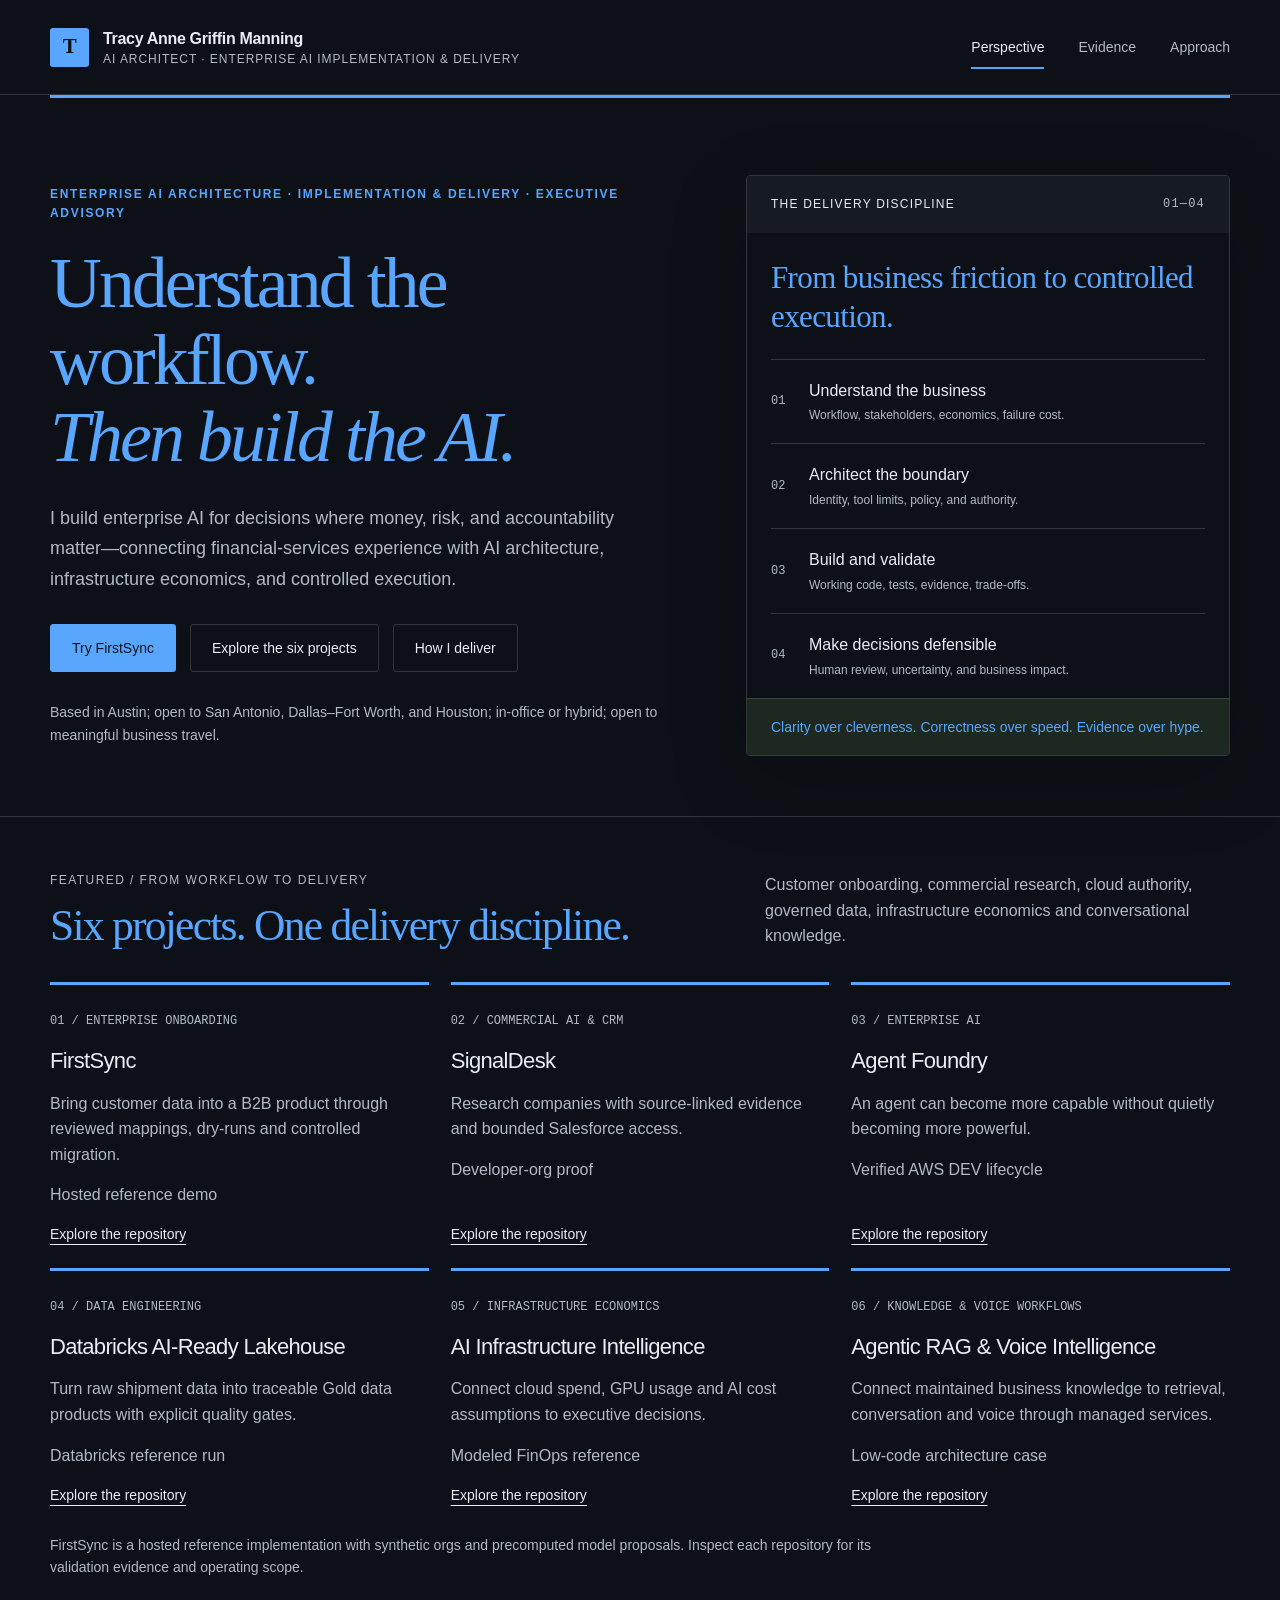
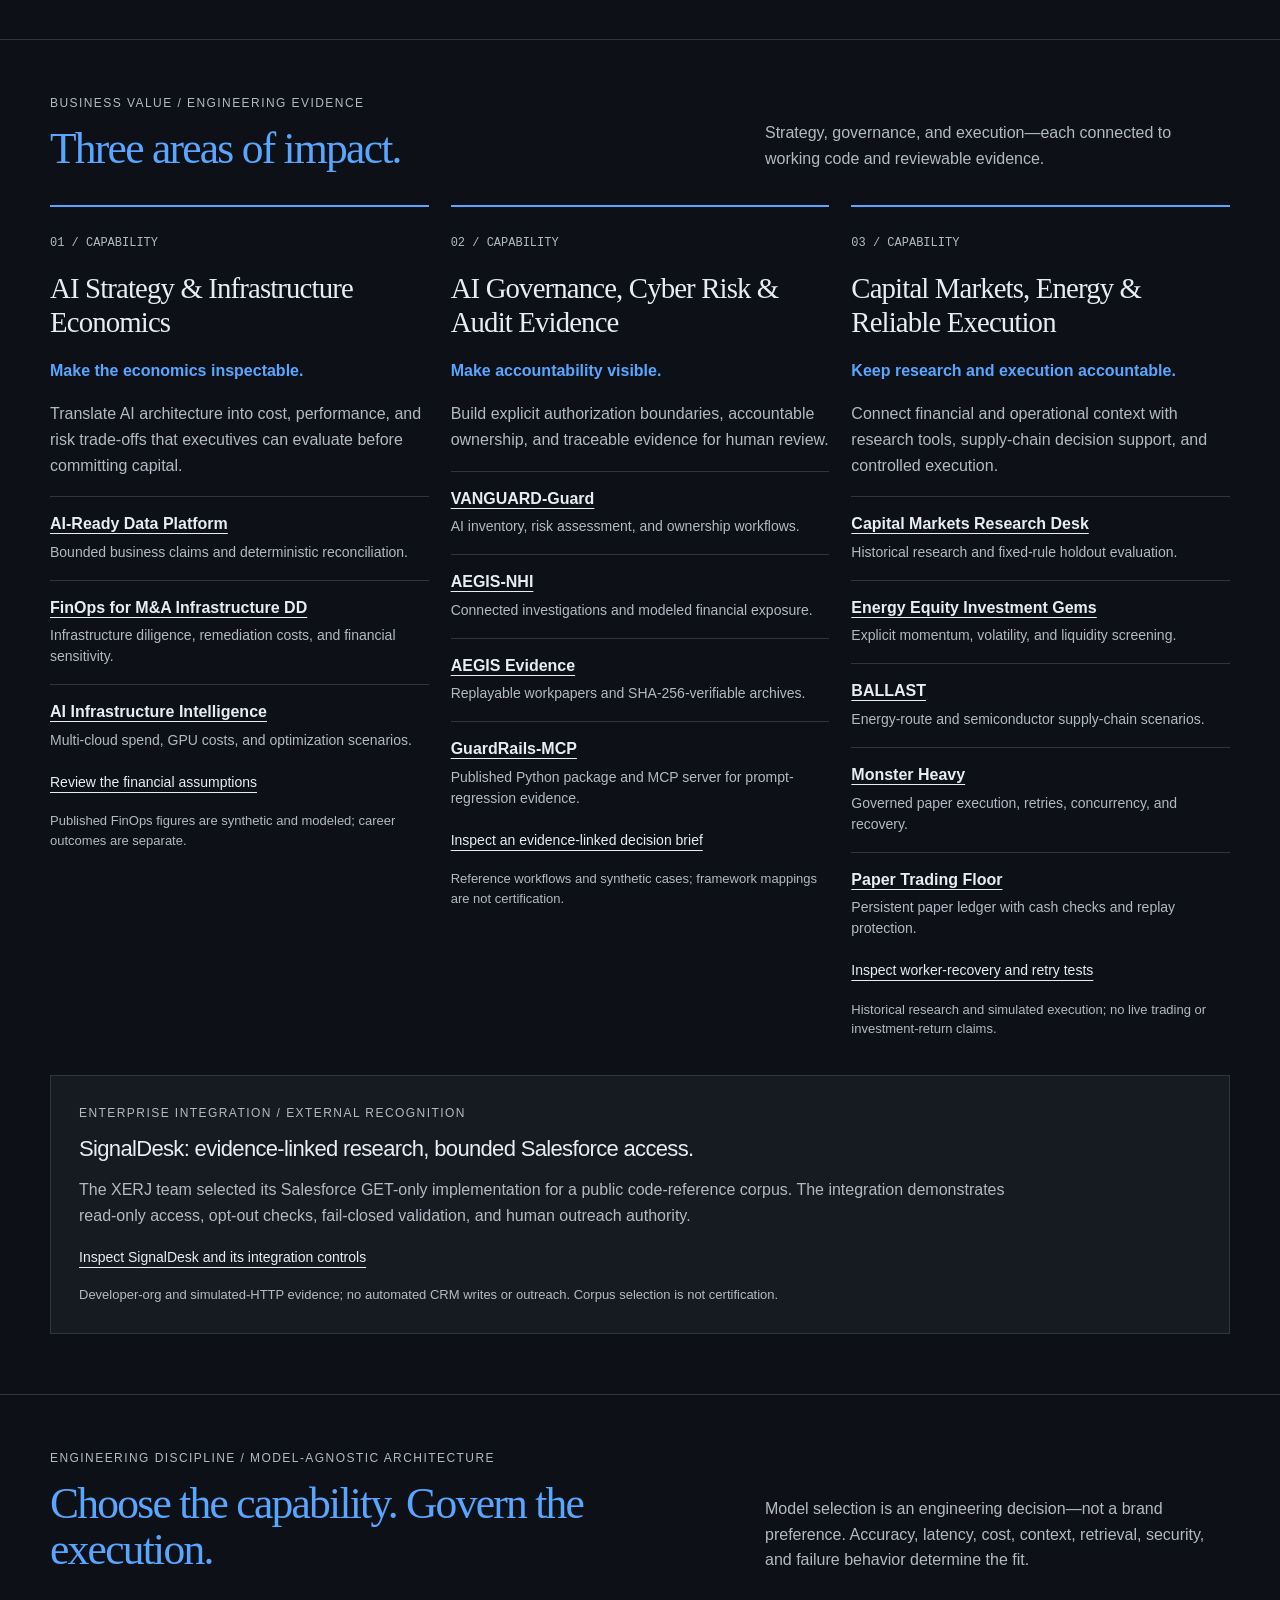
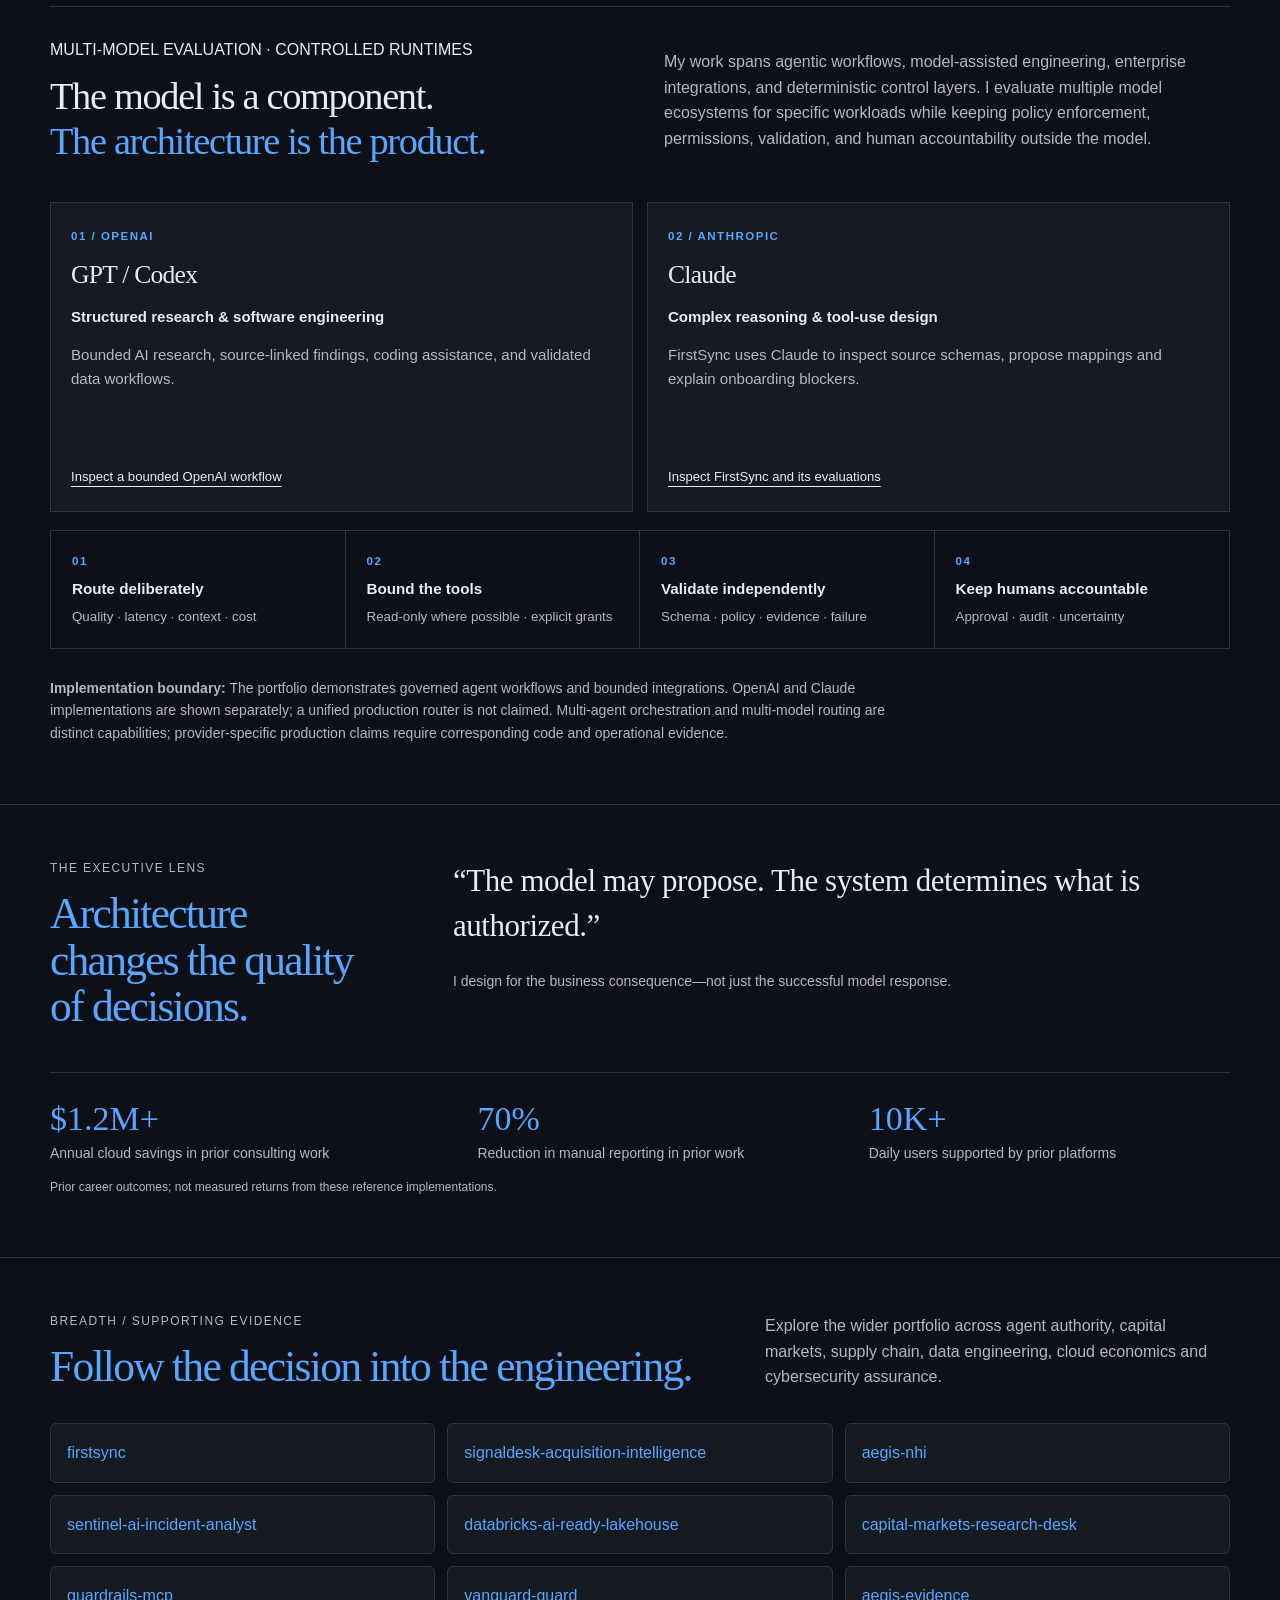
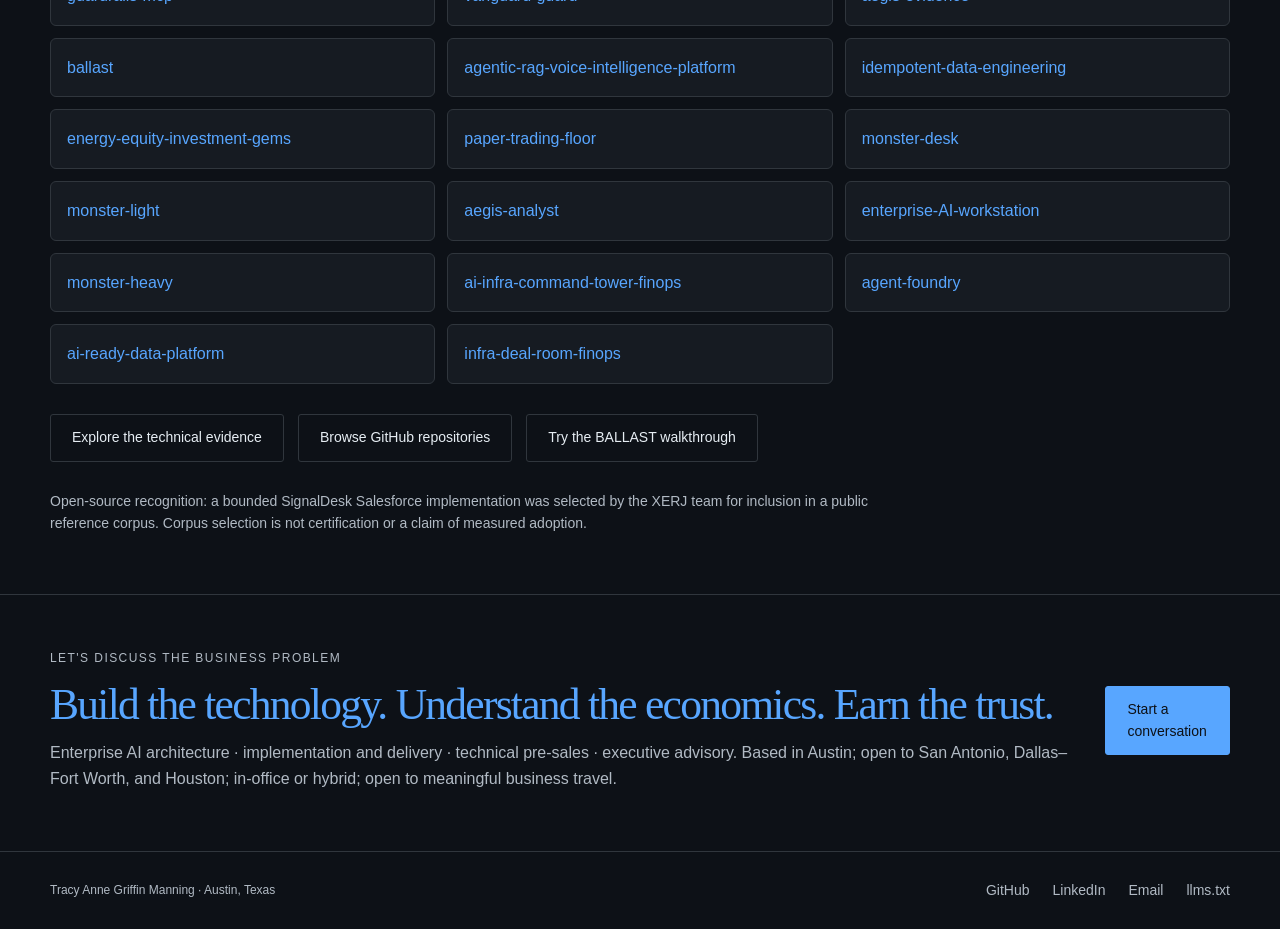
==== index.html @ c2569613 "Align generated asset fingerprints with repository source bytes" ====
<!doctype html>
<html lang="en"><head><meta charset="utf-8"><meta name="viewport" content="width=device-width, initial-scale=1"><meta name="color-scheme" content="dark"><meta name="theme-color" content="#101416"><meta name="robots" content="index, follow"><title>Tracy Anne Griffin Manning | AI Architect | Enterprise AI Implementation &amp; Delivery | C-Suite Advisory | Agentic AI Architecture &amp; Governance | Technical Pre-Sales</title><meta name="description" content="Enterprise AI for financial services, capital markets, and energy: infrastructure economics, governance, and reliable execution backed by inspectable engineering."><link rel="canonical" href="https://tam-ds.github.io/"><meta property="og:type" content="website"><meta property="og:title" content="Tracy Anne Griffin Manning | AI Architect | Enterprise AI Implementation &amp; Delivery | C-Suite Advisory | Agentic AI Architecture &amp; Governance | Technical Pre-Sales"><meta property="og:description" content="Enterprise AI architecture, implementation and delivery, executive advisory, governance, and technical pre-sales."><meta property="og:url" content="https://tam-ds.github.io/"><link rel="icon" type="image/svg+xml" href="data:image/svg+xml,%3Csvg%20xmlns%3D%22http%3A%2F%2Fwww.w3.org%2F2000%2Fsvg%22%20viewBox%3D%220%200%2040%2040%22%3E%3Crect%20width%3D%2240%22%20height%3D%2240%22%20rx%3D%224%22%20fill%3D%22%2358a6ff%22%2F%3E%3Cpath%20d%3D%22M9%2011h22v4h-9v16h-4V15H9z%22%20fill%3D%22%230d1117%22%2F%3E%3C%2Fsvg%3E"><link rel="stylesheet" href="styles.css?v=af5f1af0c9a4"><script type="application/ld+json">{"@context": "https://schema.org", "@type": "Person", "@id": "https://tam-ds.github.io/#person", "name": "Tracy Anne Griffin Manning", "alternateName": "Tracy Manning", "jobTitle": "AI Architect | Enterprise AI Implementation & Delivery | C-Suite Advisory | Agentic AI Architecture & Governance | Technical Pre-Sales", "description": "AI Architect focused on enterprise AI implementation and delivery, C-suite advisory, agentic AI architecture, governance, and technical pre-sales. Designs governed AI applications with controls for authorization, reliability, observability, and cost.", "url": "https://tam-ds.github.io/", "email": "mailto:tmanning@post.harvard.edu", "homeLocation": {"@type": "Place", "name": "Austin, Texas, United States"}, "worksFor": {"@type": "Organization", "name": "Apex AI|ML Engineering LLC"}, "alumniOf": {"@type": "CollegeOrUniversity", "name": "Harvard University"}, "sameAs": ["https://github.com/TAM-DS", "https://www.linkedin.com/in/tracymanning", "https://tam-ds.github.io/"], "knowsAbout": ["AI engineering", "Enterprise AI platforms", "Agentic AI development", "Python", "OpenAI SDK", "Model Context Protocol", "AI governance", "Human-in-the-loop", "AWS", "Linux", "Cloud architecture", "Data engineering", "AI consulting", "Supply chain", "Capital markets", "Cybersecurity"], "subjectOf": [{"@type": "SoftwareSourceCode", "name": "FirstSync", "url": "https://github.com/TAM-DS/firstsync"}, {"@type": "SoftwareSourceCode", "name": "SignalDesk", "url": "https://github.com/TAM-DS/signaldesk-acquisition-intelligence"}, {"@type": "SoftwareSourceCode", "name": "Agent Foundry", "url": "https://github.com/TAM-DS/agent-foundry"}, {"@type": "SoftwareSourceCode", "name": "Databricks AI-Ready Lakehouse", "url": "https://github.com/TAM-DS/databricks-ai-ready-lakehouse"}, {"@type": "SoftwareSourceCode", "name": "AI Infrastructure Intelligence", "url": "https://github.com/TAM-DS/ai-infra-command-tower-finops"}, {"@type": "SoftwareSourceCode", "name": "Agentic RAG & Voice Intelligence", "url": "https://github.com/TAM-DS/agentic-rag-voice-intelligence-platform"}]}</script></head><body><a class="skip" href="#main">Skip to content</a>
    <header class="header"><div class="wrap nav"><a class="identity" href="index.html" aria-label="Tracy Anne Griffin Manning home"><span class="mark" aria-hidden="true">T</span><span>Tracy Anne Griffin Manning<small>AI Architect · Enterprise AI Implementation &amp; Delivery</small></span></a><nav class="nav-links" aria-label="Main navigation"><a href="index.html" aria-current="page">Perspective</a><a href="evidence.html">Evidence</a><a href="approach.html">Approach</a></nav></div></header><main id="main">
<div class="wrap hero"><div><span class="eyebrow">Enterprise AI architecture · Implementation & delivery · Executive advisory</span><h1>Understand the workflow.<br><em>Then build the AI.</em></h1><p class="intro">I build enterprise AI for decisions where money, risk, and accountability matter—connecting financial-services experience with AI architecture, infrastructure economics, and controlled execution.</p><div class="actions"><a class="button primary" href="https://firstsync-demo.fly.dev">Try FirstSync</a><a class="button" href="#flagships">Explore the six projects</a><a class="button" href="approach.html">How I deliver</a></div><p class="location">Based in Austin; open to San Antonio, Dallas–Fort Worth, and Houston; in-office or hybrid; open to meaningful business travel.</p></div><aside class="ledger"><div class="ledger-head"><span>THE DELIVERY DISCIPLINE</span><span>01—04</span></div><p class="ledger-title">From business friction to controlled execution.</p><div class="ledger-row"><span class="ledger-num">01</span><div><strong>Understand the business</strong><small>Workflow, stakeholders, economics, failure cost.</small></div></div><div class="ledger-row"><span class="ledger-num">02</span><div><strong>Architect the boundary</strong><small>Identity, tool limits, policy, and authority.</small></div></div><div class="ledger-row"><span class="ledger-num">03</span><div><strong>Build and validate</strong><small>Working code, tests, evidence, trade-offs.</small></div></div><div class="ledger-row"><span class="ledger-num">04</span><div><strong>Make decisions defensible</strong><small>Human review, uncertainty, and business impact.</small></div></div><p class="ledger-foot">Clarity over cleverness. Correctness over speed. Evidence over hype.</p></aside></div>
<section class="section" id="flagships"><div class="wrap"><div class="section-header"><div><span class="kicker">FEATURED / FROM WORKFLOW TO DELIVERY</span><h2>Six projects. One delivery discipline.</h2></div><p>Customer onboarding, commercial research, cloud authority, governed data, infrastructure economics and conversational knowledge.</p></div><div class="featured-grid"><article class="featured flagship"><span class="serial">01 / ENTERPRISE ONBOARDING</span><h3>FirstSync</h3><p>Bring customer data into a B2B product through reviewed mappings, dry-runs and controlled migration.</p><p class="capability-scope">Hosted reference demo</p><a class="text-link" href="https://github.com/TAM-DS/firstsync">Explore the repository</a></article><article class="featured flagship"><span class="serial">02 / COMMERCIAL AI &amp; CRM</span><h3>SignalDesk</h3><p>Research companies with source-linked evidence and bounded Salesforce access.</p><p class="capability-scope">Developer-org proof</p><a class="text-link" href="https://github.com/TAM-DS/signaldesk-acquisition-intelligence">Explore the repository</a></article><article class="featured flagship"><span class="serial">03 / ENTERPRISE AI</span><h3>Agent Foundry</h3><p>An agent can become more capable without quietly becoming more powerful.</p><p class="capability-scope">Verified AWS DEV lifecycle</p><a class="text-link" href="https://github.com/TAM-DS/agent-foundry">Explore the repository</a></article><article class="featured flagship"><span class="serial">04 / DATA ENGINEERING</span><h3>Databricks AI-Ready Lakehouse</h3><p>Turn raw shipment data into traceable Gold data products with explicit quality gates.</p><p class="capability-scope">Databricks reference run</p><a class="text-link" href="https://github.com/TAM-DS/databricks-ai-ready-lakehouse">Explore the repository</a></article><article class="featured flagship"><span class="serial">05 / INFRASTRUCTURE ECONOMICS</span><h3>AI Infrastructure Intelligence</h3><p>Connect cloud spend, GPU usage and AI cost assumptions to executive decisions.</p><p class="capability-scope">Modeled FinOps reference</p><a class="text-link" href="https://github.com/TAM-DS/ai-infra-command-tower-finops">Explore the repository</a></article><article class="featured flagship"><span class="serial">06 / KNOWLEDGE &amp; VOICE WORKFLOWS</span><h3>Agentic RAG &amp; Voice Intelligence</h3><p>Connect maintained business knowledge to retrieval, conversation and voice through managed services.</p><p class="capability-scope">Low-code architecture case</p><a class="text-link" href="https://github.com/TAM-DS/agentic-rag-voice-intelligence-platform">Explore the repository</a></article></div><p class="evidence-note">FirstSync is a hosted reference implementation with synthetic orgs and precomputed model proposals. Inspect each repository for its validation evidence and operating scope.</p></div></section>
<section class="section" id="capabilities"><div class="wrap"><div class="section-header"><div><span class="kicker">BUSINESS VALUE / ENGINEERING EVIDENCE</span><h2>Three areas of impact.</h2></div><p>Strategy, governance, and execution—each connected to working code and reviewable evidence.</p></div><div class="featured-grid capability-grid"><article class="featured capability"><span class="serial">01 / CAPABILITY</span><h3>AI Strategy &amp; Infrastructure Economics</h3><p class="capability-hook">Make the economics inspectable.</p><p>Translate AI architecture into cost, performance, and risk trade-offs that executives can evaluate before committing capital.</p><ul class="capability-projects"><li><a href="https://github.com/TAM-DS/ai-ready-data-platform">AI-Ready Data Platform</a><span>Bounded business claims and deterministic reconciliation.</span></li><li><a href="https://github.com/TAM-DS/infra-deal-room-finops">FinOps for M&amp;A Infrastructure DD</a><span>Infrastructure diligence, remediation costs, and financial sensitivity.</span></li><li><a href="https://github.com/TAM-DS/ai-infra-command-tower-finops">AI Infrastructure Intelligence</a><span>Multi-cloud spend, GPU costs, and optimization scenarios.</span></li></ul><a class="text-link" href="https://github.com/TAM-DS/infra-deal-room-finops/blob/main/docs/ASSUMPTIONS.md">Review the financial assumptions</a><p class="capability-scope">Published FinOps figures are synthetic and modeled; career outcomes are separate.</p></article><article class="featured capability"><span class="serial">02 / CAPABILITY</span><h3>AI Governance, Cyber Risk &amp; Audit Evidence</h3><p class="capability-hook">Make accountability visible.</p><p>Build explicit authorization boundaries, accountable ownership, and traceable evidence for human review.</p><ul class="capability-projects"><li><a href="https://github.com/TAM-DS/vanguard-guard">VANGUARD-Guard</a><span>AI inventory, risk assessment, and ownership workflows.</span></li><li><a href="https://github.com/TAM-DS/aegis-nhi">AEGIS-NHI</a><span>Connected investigations and modeled financial exposure.</span></li><li><a href="https://github.com/TAM-DS/aegis-evidence">AEGIS Evidence</a><span>Replayable workpapers and SHA-256-verifiable archives.</span></li><li><a href="https://github.com/TAM-DS/guardrails-mcp">GuardRails-MCP</a><span>Published Python package and MCP server for prompt-regression evidence.</span></li></ul><a class="text-link" href="https://github.com/TAM-DS/aegis-nhi/blob/main/docs/CONNECTED_INVESTIGATION.md#evidence-linked-decision-brief">Inspect an evidence-linked decision brief</a><p class="capability-scope">Reference workflows and synthetic cases; framework mappings are not certification.</p></article><article class="featured capability"><span class="serial">03 / CAPABILITY</span><h3>Capital Markets, Energy &amp; Reliable Execution</h3><p class="capability-hook">Keep research and execution accountable.</p><p>Connect financial and operational context with research tools, supply-chain decision support, and controlled execution.</p><ul class="capability-projects"><li><a href="https://github.com/TAM-DS/capital-markets-research-desk">Capital Markets Research Desk</a><span>Historical research and fixed-rule holdout evaluation.</span></li><li><a href="https://github.com/TAM-DS/energy-equity-investment-gems">Energy Equity Investment Gems</a><span>Explicit momentum, volatility, and liquidity screening.</span></li><li><a href="https://github.com/TAM-DS/ballast">BALLAST</a><span>Energy-route and semiconductor supply-chain scenarios.</span></li><li><a href="https://github.com/TAM-DS/monster-heavy">Monster Heavy</a><span>Governed paper execution, retries, concurrency, and recovery.</span></li><li><a href="https://github.com/TAM-DS/paper-trading-floor">Paper Trading Floor</a><span>Persistent paper ledger with cash checks and replay protection.</span></li></ul><a class="text-link" href="https://github.com/TAM-DS/monster-heavy/blob/main/tests/integration/test_recovery_release.py">Inspect worker-recovery and retry tests</a><p class="capability-scope">Historical research and simulated execution; no live trading or investment-return claims.</p></article></div><div class="integration-proof"><span class="kicker">ENTERPRISE INTEGRATION / EXTERNAL RECOGNITION</span><h3>SignalDesk: evidence-linked research, bounded Salesforce access.</h3><p>The XERJ team selected its Salesforce GET-only implementation for a public code-reference corpus. The integration demonstrates read-only access, opt-out checks, fail-closed validation, and human outreach authority.</p><a class="text-link" href="https://github.com/TAM-DS/signaldesk-acquisition-intelligence">Inspect SignalDesk and its integration controls</a><p class="capability-scope">Developer-org and simulated-HTTP evidence; no automated CRM writes or outreach. Corpus selection is not certification.</p></div></div></section>
<section class="section model-section" id="model-engineering"><div class="wrap"><div class="section-header"><div><span class="kicker">ENGINEERING DISCIPLINE / MODEL-AGNOSTIC ARCHITECTURE</span><h2>Choose the capability. Govern the execution.</h2></div><p>Model selection is an engineering decision—not a brand preference. Accuracy, latency, cost, context, retrieval, security, and failure behavior determine the fit.</p></div>
<div class="model-lead"><div><span class="serial">MULTI-MODEL EVALUATION · CONTROLLED RUNTIMES</span><p class="model-statement">The model is a component.<br><em>The architecture is the product.</em></p></div><p>My work spans agentic workflows, model-assisted engineering, enterprise integrations, and deterministic control layers. I evaluate multiple model ecosystems for specific workloads while keeping policy enforcement, permissions, validation, and human accountability outside the model.</p></div>
<div class="model-grid">
<article class="model-card"><span class="model-index">01 / OPENAI</span><h3>GPT / Codex</h3><p class="model-role">Structured research &amp; software engineering</p><p>Bounded AI research, source-linked findings, coding assistance, and validated data workflows.</p><a class="text-link" href="https://github.com/TAM-DS/signaldesk-acquisition-intelligence">Inspect a bounded OpenAI workflow</a></article>
<article class="model-card"><span class="model-index">02 / ANTHROPIC</span><h3>Claude</h3><p class="model-role">Complex reasoning &amp; tool-use design</p><p>FirstSync uses Claude to inspect source schemas, propose mappings and explain onboarding blockers.</p><a class="text-link" href="https://github.com/TAM-DS/firstsync">Inspect FirstSync and its evaluations</a></article>


</div>
<div class="runtime-strip"><div><span class="runtime-number">01</span><strong>Route deliberately</strong><small>Quality · latency · context · cost</small></div><div><span class="runtime-number">02</span><strong>Bound the tools</strong><small>Read-only where possible · explicit grants</small></div><div><span class="runtime-number">03</span><strong>Validate independently</strong><small>Schema · policy · evidence · failure</small></div><div><span class="runtime-number">04</span><strong>Keep humans accountable</strong><small>Approval · audit · uncertainty</small></div></div>
<p class="evidence-note"><strong>Implementation boundary:</strong> The portfolio demonstrates governed agent workflows and bounded integrations. OpenAI and Claude implementations are shown separately; a unified production router is not claimed. Multi-agent orchestration and multi-model routing are distinct capabilities; provider-specific production claims require corresponding code and operational evidence.</p></div></section>

<section class="section"><div class="wrap"><div class="quote-section"><div><span class="kicker">THE EXECUTIVE LENS</span><h2>Architecture changes the quality of decisions.</h2></div><div><blockquote>“The model may propose. The system determines what is authorized.”</blockquote><p class="caption">I design for the business consequence—not just the successful model response.</p></div></div><div class="career-strip"><div><span class="value">$1.2M+</span><small>Annual cloud savings in prior consulting work</small></div><div><span class="value">70%</span><small>Reduction in manual reporting in prior work</small></div><div><span class="value">10K+</span><small>Daily users supported by prior platforms</small></div></div><p class="career-label">Prior career outcomes; not measured returns from these reference implementations.</p></div></section>
<section class="section"><div class="wrap"><div class="section-header"><div><span class="kicker">BREADTH / SUPPORTING EVIDENCE</span><h2>Follow the decision into the engineering.</h2></div><p>Explore the wider portfolio across agent authority, capital markets, supply chain, data engineering, cloud economics and cybersecurity assurance.</p></div><ul class="repo-directory" aria-label="Current project repositories"><li><a href="https://github.com/TAM-DS/firstsync">firstsync</a></li><li><a href="https://github.com/TAM-DS/signaldesk-acquisition-intelligence">signaldesk-acquisition-intelligence</a></li><li><a href="https://github.com/TAM-DS/aegis-nhi">aegis-nhi</a></li><li><a href="https://github.com/TAM-DS/sentinel-ai-incident-analyst">sentinel-ai-incident-analyst</a></li><li><a href="https://github.com/TAM-DS/databricks-ai-ready-lakehouse">databricks-ai-ready-lakehouse</a></li><li><a href="https://github.com/TAM-DS/capital-markets-research-desk">capital-markets-research-desk</a></li><li><a href="https://github.com/TAM-DS/guardrails-mcp">guardrails-mcp</a></li><li><a href="https://github.com/TAM-DS/vanguard-guard">vanguard-guard</a></li><li><a href="https://github.com/TAM-DS/aegis-evidence">aegis-evidence</a></li><li><a href="https://github.com/TAM-DS/ballast">ballast</a></li><li><a href="https://github.com/TAM-DS/agentic-rag-voice-intelligence-platform">agentic-rag-voice-intelligence-platform</a></li><li><a href="https://github.com/TAM-DS/idempotent-data-engineering">idempotent-data-engineering</a></li><li><a href="https://github.com/TAM-DS/energy-equity-investment-gems">energy-equity-investment-gems</a></li><li><a href="https://github.com/TAM-DS/paper-trading-floor">paper-trading-floor</a></li><li><a href="https://github.com/TAM-DS/monster-desk">monster-desk</a></li><li><a href="https://github.com/TAM-DS/monster-light">monster-light</a></li><li><a href="https://github.com/TAM-DS/aegis-analyst">aegis-analyst</a></li><li><a href="https://github.com/TAM-DS/enterprise-AI-workstation">enterprise-AI-workstation</a></li><li><a href="https://github.com/TAM-DS/monster-heavy">monster-heavy</a></li><li><a href="https://github.com/TAM-DS/ai-infra-command-tower-finops">ai-infra-command-tower-finops</a></li><li><a href="https://github.com/TAM-DS/agent-foundry">agent-foundry</a></li><li><a href="https://github.com/TAM-DS/ai-ready-data-platform">ai-ready-data-platform</a></li><li><a href="https://github.com/TAM-DS/infra-deal-room-finops">infra-deal-room-finops</a></li></ul><div class="actions"><a class="button" href="evidence.html">Explore the technical evidence</a><a class="button" href="https://github.com/TAM-DS">Browse GitHub repositories</a><a class="button" href="demo.html">Try the BALLAST walkthrough</a></div><p class="evidence-note">Open-source recognition: a bounded SignalDesk Salesforce implementation was selected by the XERJ team for inclusion in a public reference corpus. Corpus selection is not certification or a claim of measured adoption.</p></div></section>
<section class="section"><div class="wrap contact-band"><div><span class="kicker">LET'S DISCUSS THE BUSINESS PROBLEM</span><h2>Build the technology. Understand the economics. Earn the trust.</h2><p>Enterprise AI architecture · implementation and delivery · technical pre-sales · executive advisory. Based in Austin; open to San Antonio, Dallas–Fort Worth, and Houston; in-office or hybrid; open to meaningful business travel.</p></div><a class="button primary" href="https://www.linkedin.com/in/tracymanning" target="_blank" rel="noopener noreferrer">Start a conversation</a></div></section>
</main><footer class="footer"><div class="wrap footer-row"><span>Tracy Anne Griffin Manning · Austin, Texas</span><nav class="footer-links" aria-label="Professional links"><a href="https://github.com/TAM-DS" target="_blank" rel="noopener noreferrer">GitHub<span class="visually-hidden"> (opens in a new tab)</span></a><a href="https://www.linkedin.com/in/tracymanning" target="_blank" rel="noopener noreferrer">LinkedIn<span class="visually-hidden"> (opens in a new tab)</span></a><a href="mailto:tmanning@post.harvard.edu">Email</a><a href="llms.txt">llms.txt</a></nav></div></footer></body></html>
---- styles.css ----
@font-face{font-family:Interface;src:local('Inter'),local('Arial');font-display:swap}
:root{color-scheme:dark;--bg:#0d1117;--panel:#161b22;--panel-hover:#21262d;--text:#e6edf3;--muted:#b1bac4;--line:#30363d;--accent:#58a6ff;--ink:#0d1117;--max:1220px}
*{box-sizing:border-box}html{scroll-behavior:smooth;scroll-padding-top:110px}body{margin:0;background:var(--bg);color:var(--text);font-family:Interface,Arial,sans-serif;font-size:1.0rem;line-height:1.6;-webkit-font-smoothing:antialiased}button,a,summary{-webkit-tap-highlight-color:transparent}a{color:inherit;text-decoration:none}button{font:inherit;color:inherit;cursor:pointer}a:hover{text-decoration:none}button:focus-visible,a:focus-visible,summary:focus-visible{outline:2px solid var(--accent);outline-offset:5px}::selection{background:var(--accent);color:var(--ink)}.wrap{width:min(var(--max),calc(100% - 100px));margin:auto}.skip{position:fixed;top:-100px;left:16px;z-index:50;background:var(--accent);color:var(--ink);padding:12px}.skip:focus{top:12px}.header{border-bottom:1px solid var(--line);background:var(--bg);position:sticky;top:0;z-index:20}.nav{min-height:94px;display:flex;justify-content:space-between;align-items:center;gap:30px}.identity{display:flex;align-items:center;gap:14px;font-weight:600;letter-spacing:-.02em}.mark{width:39px;height:39px;background:var(--accent);color:var(--ink);display:grid;place-items:center;font-family:Georgia,serif;font-size:1.3125rem;border-radius:3px}.identity small{display:block;color:var(--muted);font-size:0.75rem;letter-spacing:.08em;font-weight:400;text-transform:uppercase;line-height:1.3}.nav-links{display:flex;flex-wrap:wrap;align-items:center;gap:34px;font-size:0.875rem}.nav-links a{padding:12px 0;position:relative;color:var(--muted)}.nav-links a[aria-current=page]{color:var(--text)}.nav-links a[aria-current=page]:after{content:'';height:2px;background:var(--accent);position:absolute;bottom:1px;left:0;right:0}.nav-links a:hover,.footer a:hover,.text-link:hover{color:var(--accent)}.eyebrow{display:block;font-size:0.75rem;font-weight:600;text-transform:uppercase;letter-spacing:.14em;color:var(--accent);margin-bottom:22px}.hero{padding:77px 0 60px;display:grid;grid-template-columns:1.12fr .88fr;gap:80px;align-items:center}h1,h2,h3,p{margin:0}h1,h2,h3{overflow-wrap:break-word}h1,h2{font-family:Georgia,'Times New Roman',serif;font-weight:400;line-height:1.07;letter-spacing:-.04em}h1{font-size:clamp(2.875rem,5.6vw,4.875rem);max-width:730px}h1 em{color:var(--accent);font-weight:400}h2{font-size:clamp(2.0rem,3.4vw,2.875rem)}h3{font-size:1.375rem;line-height:1.25;letter-spacing:-.03em;font-weight:500}.intro{font-size:1.125rem;line-height:1.7;color:var(--muted);max-width:610px;margin-top:27px}.actions{display:flex;flex-wrap:wrap;gap:14px;margin-top:30px}.button{display:inline-flex;align-items:center;justify-content:center;min-height:48px;border:1px solid var(--line);padding:11px 21px;border-radius:3px;font-size:0.875rem;font-weight:500;background:transparent;transition:background .15s,color .15s}.button.primary{background:var(--accent);color:var(--ink);border-color:var(--accent)}.button:hover{background:var(--panel-hover);border-color:var(--muted)}.button.primary:hover{background:#dbf7a7;border-color:#dbf7a7}.location{margin-top:29px;font-size:0.875rem;color:var(--muted);display:flex;gap:12px;align-items:center}.location svg{width:17px;height:17px;flex-shrink:0;color:var(--accent)}.ledger{border:1px solid var(--line);border-radius:4px;overflow:hidden;box-shadow:14px 14px 0 #171d1f}.ledger-head{display:flex;align-items:center;justify-content:space-between;padding:19px 24px;background:var(--panel);font-size:0.75rem;letter-spacing:.1em;text-transform:uppercase}.ledger-head span:last-child{color:var(--muted);font-family:monospace}.ledger-title{padding:26px 24px 22px;font-family:Georgia,serif;font-size:1.9375rem;line-height:1.25;letter-spacing:-.02em}.ledger-row{margin:0 24px;display:grid;grid-template-columns:26px 1fr auto;gap:12px;align-items:center;border-top:1px solid var(--line);padding:18px 0}.ledger-num{font-family:monospace;color:var(--muted);font-size:0.75rem}.ledger-row strong{font-size:1.0rem;font-weight:500;display:block}.ledger-row small{display:block;font-size:0.75rem;color:var(--muted);margin-top:3px}.ledger-label{font-size:0.75rem;color:var(--accent);border:1px solid #4f6337;border-radius:2px;padding:3px 7px}.ledger-foot{padding:17px 24px;background:#1d2820;color:var(--accent);font-size:0.875rem;border-top:1px solid #3b4c34}.section{border-top:1px solid var(--line);padding:54px 0 60px}.section-header{display:flex;justify-content:space-between;align-items:flex-end;gap:25px;margin-bottom:33px}.section-header p{color:var(--muted);max-width:465px;font-size:1.0rem}.kicker{font-size:0.75rem;letter-spacing:.12em;text-transform:uppercase;color:var(--muted);display:block;margin-bottom:12px}.text-link{font-size:0.875rem;text-decoration:underline;text-underline-offset:5px}.featured-grid{display:grid;grid-template-columns:repeat(3,1fr);gap:22px}.featured{padding:27px 0 0;border-top:2px solid var(--accent);display:flex;flex-direction:column;gap:18px}.featured .serial{font-family:monospace;font-size:0.75rem;color:var(--muted)}.featured p{color:var(--muted);font-size:1.0rem;flex:1}.featured a{align-self:flex-start;margin-top:2px}.featured .label{font-size:0.75rem;color:var(--accent)}.quote-section{display:grid;grid-template-columns:.6fr 1.4fr;gap:70px}.quote-section blockquote{font-family:Georgia,serif;font-size:1.9375rem;line-height:1.45;letter-spacing:-.015em;margin:0}.quote-section .caption{color:var(--muted);font-size:0.875rem;margin-top:21px;max-width:620px}.career-strip{display:grid;grid-template-columns:1.1fr 1fr 1fr;gap:30px;margin-top:42px;padding-top:25px;border-top:1px solid var(--line)}.career-strip .value{font-family:Georgia,serif;font-size:2.125rem;line-height:1.25;color:var(--accent);display:block}.career-strip small{font-size:0.875rem;color:var(--muted)}.career-label{font-size:0.75rem;color:var(--muted);margin-top:12px}.contact-band{display:flex;justify-content:space-between;align-items:center;gap:30px}.contact-band p{color:var(--muted);margin-top:13px;font-size:1.0rem}.footer{border-top:1px solid var(--line);padding:27px 0}.footer-row{display:flex;align-items:center;justify-content:space-between;gap:22px;color:var(--muted);font-size:0.75rem}.footer-links{display:flex;gap:23px;flex-wrap:wrap}.footer-links a{font-size:0.875rem}.page-intro{padding:56px 0 33px}.page-intro .eyebrow{margin-bottom:18px}.page-intro h1{font-size:clamp(2.75rem,5vw,4.0625rem)}.page-intro p{margin-top:21px;color:var(--muted);max-width:740px;font-size:1.125rem}.explorer{padding-bottom:63px}.explorer-tools{display:flex;flex-direction:column;gap:22px;border-top:1px solid var(--line);padding-top:25px;margin-top:8px}.view-switch{display:inline-flex;align-self:flex-start;padding:4px;border:1px solid var(--line);border-radius:4px;gap:4px}.view-switch button{padding:8px 18px;border:0;background:transparent;border-radius:2px;font-size:0.875rem;color:var(--muted)}.view-switch button[aria-pressed=true]{background:var(--text);color:var(--bg)}.filters{display:flex;gap:8px;flex-wrap:wrap}.filter{padding:8px 14px;border:1px solid var(--line);border-radius:3px;background:transparent;color:var(--muted);font-size:0.875rem}.filter:hover{border-color:var(--muted);color:var(--text)}.filter[aria-pressed=true]{background:#13243a;color:var(--accent);border-color:#388bfd}.result-line{margin:25px 0 18px;font-size:0.75rem;text-transform:uppercase;letter-spacing:.08em;color:var(--muted)}.project-grid{display:grid;grid-template-columns:repeat(3,minmax(0,1fr));gap:17px}.project-card{border:1px solid var(--line);border-radius:4px;background:var(--panel);padding:26px;display:flex;flex-direction:column;min-height:320px;transition:background .15s,border-color .15s}.project-card:hover{background:var(--panel-hover);border-color:#58a6ff}.card-top{display:flex;justify-content:space-between;gap:12px;font-size:0.75rem;color:var(--muted);margin-bottom:25px}.card-top span:first-child{font-family:monospace}.card-top span:last-child{color:var(--accent)}.project-card h2{font-family:Interface,Arial,sans-serif;line-height:1.25;letter-spacing:-.025em;font-size:1.4375rem;font-weight:500}.project-card .summary{color:var(--muted);font-size:1.0rem;margin:15px 0 20px;flex:1}.card-proof{font-size:0.875rem;line-height:1.6;padding-top:17px;border-top:1px solid var(--line);color:var(--text)}.card-scope{font-size:0.75rem;color:var(--muted);margin-top:8px}.card-button{background:transparent;border:0;padding:0;display:flex;justify-content:space-between;width:100%;font-size:0.875rem;text-align:left;margin-top:22px;color:var(--accent);align-items:center}.card-button svg{width:19px;height:19px}.empty{padding:45px;border:1px solid var(--line);grid-column:1/-1;color:var(--muted)}.evidence-note{font-size:0.875rem;color:var(--muted);margin-top:28px;max-width:850px}.dialog{color:var(--text);background:var(--bg);border:1px solid #388bfd;border-radius:6px;width:min(810px,calc(100% - 32px));max-height:90dvh;padding:0;box-shadow:0 30px 100px #000b}.dialog::backdrop{background:#070a0ddc;backdrop-filter:blur(5px)}body:has(.dialog[open]){overflow:hidden}.dialog-header{padding:27px 32px 23px;border-bottom:1px solid var(--line);display:flex;gap:20px;justify-content:space-between;align-items:flex-start}.dialog-header .eyebrow{margin-bottom:10px}.dialog-header h2{font-size:2.1875rem}.close{background:var(--panel);border:1px solid var(--line);border-radius:3px;min-width:42px;height:42px;display:grid;place-items:center}.close svg{width:19px;height:19px}.dialog-body{padding:27px 32px}.detail-hook{font-size:1.125rem;color:var(--muted);margin-bottom:24px}.brief{margin:0}.brief-row{display:grid;grid-template-columns:150px 1fr;gap:23px;padding:18px 0;border-top:1px solid var(--line)}.brief-row dt{font-size:0.875rem;font-weight:500;color:var(--accent)}.brief-row dd{margin:0;color:var(--muted);font-size:1.0rem}.scope-box{padding:18px 20px;border:1px solid var(--line);background:var(--panel);font-size:0.875rem;color:var(--muted);margin-top:23px}.scope-box strong{font-weight:500;color:var(--text)}.stack{font-size:0.75rem;color:var(--muted);margin-top:21px}.dialog-actions{display:flex;flex-wrap:wrap;gap:12px;margin-top:23px}.approach-lead{display:grid;grid-template-columns:1.3fr .7fr;gap:55px;padding:55px 0}.approach-lead h1{font-size:clamp(2.75rem,5vw,4.0625rem)}.approach-lead .intro{max-width:650px}.principle-card{padding:32px;border:1px solid var(--line);background:var(--panel);align-self:center}.principle-card .number{font-family:Georgia,serif;font-size:3.375rem;line-height:1;color:var(--accent)}.principle-card p{font-size:1.3125rem;margin-top:18px;line-height:1.45}.principle-card small{display:block;color:var(--muted);font-size:0.875rem;margin-top:17px}.questions{display:grid;grid-template-columns:.65fr 1.35fr;gap:70px}.questions>div>p{color:var(--muted);font-size:1.0rem;margin-top:19px}.questions details{border-top:1px solid var(--line);padding:20px 0}.questions details:last-child{border-bottom:1px solid var(--line)}.questions summary{font-size:1.25rem;letter-spacing:-.015em;cursor:pointer;list-style:none;display:flex;align-items:center;justify-content:space-between;gap:20px}.questions summary::-webkit-details-marker{display:none}.questions summary:after{content:'+';color:var(--accent);font-size:1.5rem;line-height:1}.questions details[open] summary:after{content:'−'}.question-number{font-family:monospace;font-size:0.75rem;letter-spacing:.08em;color:var(--accent);margin-right:17px;align-self:center}.questions details p{font-size:1.0rem;color:var(--muted);margin-top:18px;max-width:710px}.boundary{display:grid;grid-template-columns:repeat(4,1fr);gap:0;margin-top:35px;border:1px solid var(--line);border-radius:4px;overflow:hidden}.boundary>div{padding:27px;border-right:1px solid var(--line)}.boundary>div:last-child{border-right:0;background:#13243a}.boundary .n{font-family:monospace;font-size:0.75rem;color:var(--accent);display:block;margin-bottom:16px}.boundary h3{font-size:1.25rem}.boundary p{color:var(--muted);font-size:0.875rem;margin-top:14px}.boundary .role{font-size:0.75rem;display:block;margin-top:21px;text-transform:uppercase;letter-spacing:.09em;color:var(--accent)}.working-with{display:grid;grid-template-columns:1fr 1fr;gap:70px}.working-with .intro{margin-top:22px}.work-facts{margin:0}.work-facts>div{padding:17px 0;border-top:1px solid var(--line)}.work-facts dt{font-size:0.75rem;text-transform:uppercase;letter-spacing:.09em;color:var(--accent);margin-bottom:7px}.work-facts dd{margin:0;font-size:1.0rem;color:var(--muted)}.contact-email{display:inline-block;font-size:1.125rem;text-decoration:underline;text-underline-offset:6px;margin-top:25px;overflow-wrap:anywhere}.js-fallback{padding:23px;border:1px solid var(--line);margin-bottom:20px}.visually-hidden{position:absolute;width:1px;height:1px;padding:0;margin:-1px;overflow:hidden;clip:rect(0,0,0,0);white-space:nowrap;border:0}

.project-card .project-sector,.featured .project-sector,.dialog-header .project-sector{margin:7px 0 0;color:var(--accent);font-size:.8125rem;font-weight:500;line-height:1.4;letter-spacing:.04em;flex:none}
@media(min-width:1500px){.hero{padding-top:93px;padding-bottom:77px}}
@media(max-width:1100px){.wrap{width:calc(100% - 64px)}.hero{gap:40px;grid-template-columns:1.05fr .95fr}h1{font-size:3.6875rem}.ledger-title{font-size:1.6875rem}.ledger-row{grid-template-columns:22px 1fr}.ledger-label{display:none}.project-grid{grid-template-columns:repeat(2,minmax(0,1fr))}.quote-section,.questions{gap:40px}.boundary>div{padding:21px}}
@media(max-width:760px){.wrap{width:calc(100% - 40px)}.nav{gap:15px;min-height:84px;flex-wrap:wrap;padding:18px 0 12px}.identity{font-size:1.0rem}.nav-links{gap:23px}.nav-links a{padding:4px 0;font-size:0.875rem}.identity small{font-size:0.75rem}.hero{grid-template-columns:1fr;gap:42px;padding:45px 0}.hero h1{font-size:clamp(2.9375rem,9vw,3.9375rem)}.intro{font-size:1.0625rem}.ledger{box-shadow:7px 7px 0 #171d1f}.ledger-row{grid-template-columns:24px 1fr auto}.ledger-label{display:block}.ledger-title{font-size:1.8125rem}.section{padding:40px 0}.section-header{display:block}.section-header p{margin-top:18px}.section-header .text-link{display:inline-block;margin-top:20px}.featured-grid{grid-template-columns:1fr;gap:27px}.featured{gap:12px}.quote-section,.questions,.working-with,.approach-lead{grid-template-columns:1fr;gap:30px}.quote-section blockquote{font-size:1.6875rem}.career-strip{gap:20px;grid-template-columns:1fr}.career-strip .value{font-size:1.875rem}.contact-band{display:block}.contact-band .button{margin-top:25px}.footer-row{align-items:flex-start;flex-direction:column;gap:17px}.page-intro{padding:43px 0 30px}.page-intro h1,.approach-lead h1{font-size:2.9375rem}.page-intro p{font-size:1.0625rem}.project-grid{grid-template-columns:1fr}.project-card{min-height:0;padding:24px}.card-top{margin-bottom:19px}.project-card .summary{margin-bottom:18px}.view-switch button{padding:8px 14px}.boundary{grid-template-columns:repeat(2,1fr)}.boundary>div{border-bottom:1px solid var(--line)}.boundary>div:nth-child(2){border-right:0}.boundary>div:nth-child(3),.boundary>div:nth-child(4){border-bottom:0}.approach-lead{padding:43px 0 40px}.principle-card{padding:26px}.principle-card .number{font-size:2.4375rem}.principle-card p{font-size:1.25rem}.questions summary{font-size:1.125rem}.dialog-header,.dialog-body{padding:24px}.dialog-header h2{font-size:1.875rem}.brief-row{grid-template-columns:1fr;gap:8px;padding:16px 0}.location{align-items:flex-start}.location svg{margin-top:4px}}
@media(max-width:440px){.nav{flex-direction:column;align-items:flex-start}.nav-links{width:100%;justify-content:space-between;gap:15px}.boundary{grid-template-columns:1fr}.boundary>div{border-right:0}.boundary>div:nth-child(3){border-bottom:1px solid var(--line)}.ledger-row{grid-template-columns:22px 1fr}.ledger-label{display:none}.ledger-head{padding:17px 21px}.ledger-head span:last-child{letter-spacing:0}.ledger-title{padding:23px 21px}.dialog-header,.dialog-body{padding:20px}}
@media(prefers-reduced-motion:reduce){html{scroll-behavior:auto}*{transition:none!important}}


.framework-intro{color:var(--muted);margin-bottom:28px;max-width:950px}.framework-intro .text-link{text-decoration:underline;text-underline-offset:4px}.framework-intro img{margin-top:18px;max-width:100%}.code-example{padding:24px;border:1px solid var(--line);background:var(--panel);margin-bottom:32px;min-width:0}.code-example pre{overflow-x:auto;margin:18px 0;font-size:.9375rem;color:var(--accent);line-height:1.7}.code-example .caption{font-size:.875rem;color:var(--muted)}.dashboard-pair{grid-template-columns:repeat(2,minmax(0,1fr))}@media(max-width:760px){.dashboard-pair{grid-template-columns:1fr}.code-example{padding:18px}}

/* Three-flagship editorial homepage */
.flagship{border-top:3px solid var(--accent);display:flex;flex-direction:column;gap:16px}.flagship .flagship-hook{font-family:Georgia,serif;font-size:1.5rem;line-height:1.27;color:var(--text)}.flagship .text-link{margin-top:auto}.flagship .label{display:block}.flagship p strong{color:var(--text)}.flagship p{color:var(--muted)}.hero .ledger{box-shadow:0 24px 80px rgba(0,0,0,.2)}@media(max-width:780px){.flagship .flagship-hook{font-size:1.3rem}}

/* Model-agnostic engineering feature */
.model-section{position:relative}.model-lead{display:grid;grid-template-columns:1fr 1fr;gap:48px;padding:30px 0 38px;border-top:1px solid var(--line)}.model-statement{font-family:Georgia,serif;font-size:clamp(1.8rem,3vw,2.8rem);line-height:1.16;letter-spacing:-.035em;margin-top:12px}.model-statement em{color:var(--accent);font-style:normal}.model-lead>p{color:var(--muted);align-self:center;max-width:580px}.model-grid{display:grid;grid-template-columns:repeat(4,minmax(0,1fr));gap:14px}.model-card{border:1px solid var(--line);background:var(--panel);padding:24px 20px;min-height:310px;display:flex;flex-direction:column;gap:14px}.model-index,.runtime-number{font-size:.72rem;letter-spacing:.13em;color:var(--accent);font-weight:600}.model-card h3{font-family:Georgia,serif;font-size:1.6rem}.model-card p{color:var(--muted);font-size:.94rem}.model-card .model-role{color:var(--text);font-weight:600}.model-card .text-link,.model-foot{margin-top:auto;font-size:.82rem}.model-foot{color:var(--muted)}.runtime-strip{display:grid;grid-template-columns:repeat(4,1fr);gap:0;border:1px solid var(--line);margin-top:18px}.runtime-strip>div{padding:21px;border-right:1px solid var(--line);display:flex;flex-direction:column;gap:7px}.runtime-strip>div:last-child{border-right:0}.runtime-strip strong{font-size:.95rem}.runtime-strip small{color:var(--muted);line-height:1.4}@media(max-width:1000px){.model-grid{grid-template-columns:repeat(2,minmax(0,1fr))}.runtime-strip{grid-template-columns:repeat(2,1fr)}.runtime-strip>div:nth-child(2){border-right:0}.runtime-strip>div:nth-child(-n+2){border-bottom:1px solid var(--line)}}@media(max-width:650px){.model-lead{grid-template-columns:1fr;gap:12px}.model-grid{grid-template-columns:1fr}.model-card{min-height:0}.runtime-strip{grid-template-columns:1fr}.runtime-strip>div{border-right:0!important;border-bottom:1px solid var(--line)}.runtime-strip>div:last-child{border-bottom:0}}


/* Business capability overview */
.capability-grid{grid-template-columns:repeat(3,minmax(0,1fr))}.capability h3{font-family:Georgia,serif;font-size:1.8rem;line-height:1.2}.capability .capability-hook{color:var(--accent);font-weight:600;flex:none}.capability-projects{list-style:none;padding:0;margin:0;display:grid;gap:17px}.capability-projects li{border-top:1px solid var(--line);padding-top:14px}.capability-projects a{font-weight:600;text-decoration:underline;text-underline-offset:4px;overflow-wrap:anywhere}.capability-projects a:hover{color:var(--accent)}.capability-projects span{display:block;color:var(--muted);font-size:.875rem;line-height:1.5;margin-top:5px}.capability p{flex:none}.capability .capability-scope,.capability-scope{font-size:.8125rem;color:var(--muted);line-height:1.5}.integration-proof{margin-top:36px;padding:28px;border:1px solid var(--line);background:var(--panel)}.integration-proof p{margin-top:15px;max-width:950px;color:var(--muted)}.integration-proof .text-link{display:inline-block;margin-top:18px}@media(max-width:900px){.capability-grid{grid-template-columns:1fr}.capability h3{font-size:1.6rem}}


/* GitHub-inspired blue headings and repository surfaces. */
h1,h2,.ledger-title,.flagship .flagship-hook{color:var(--accent)}.hero{border-top:3px solid var(--accent)}.repo-directory{display:grid;grid-template-columns:repeat(3,minmax(0,1fr));gap:12px;list-style:none;padding:0}.repo-directory a{display:block;padding:16px;border:1px solid var(--line);border-radius:6px;background:var(--panel);color:var(--accent);overflow-wrap:anywhere}.repo-directory a:hover{border-color:var(--accent)}.model-grid{grid-template-columns:repeat(2,minmax(0,1fr))}@media(max-width:760px){.repo-directory,.model-grid{grid-template-columns:1fr}}
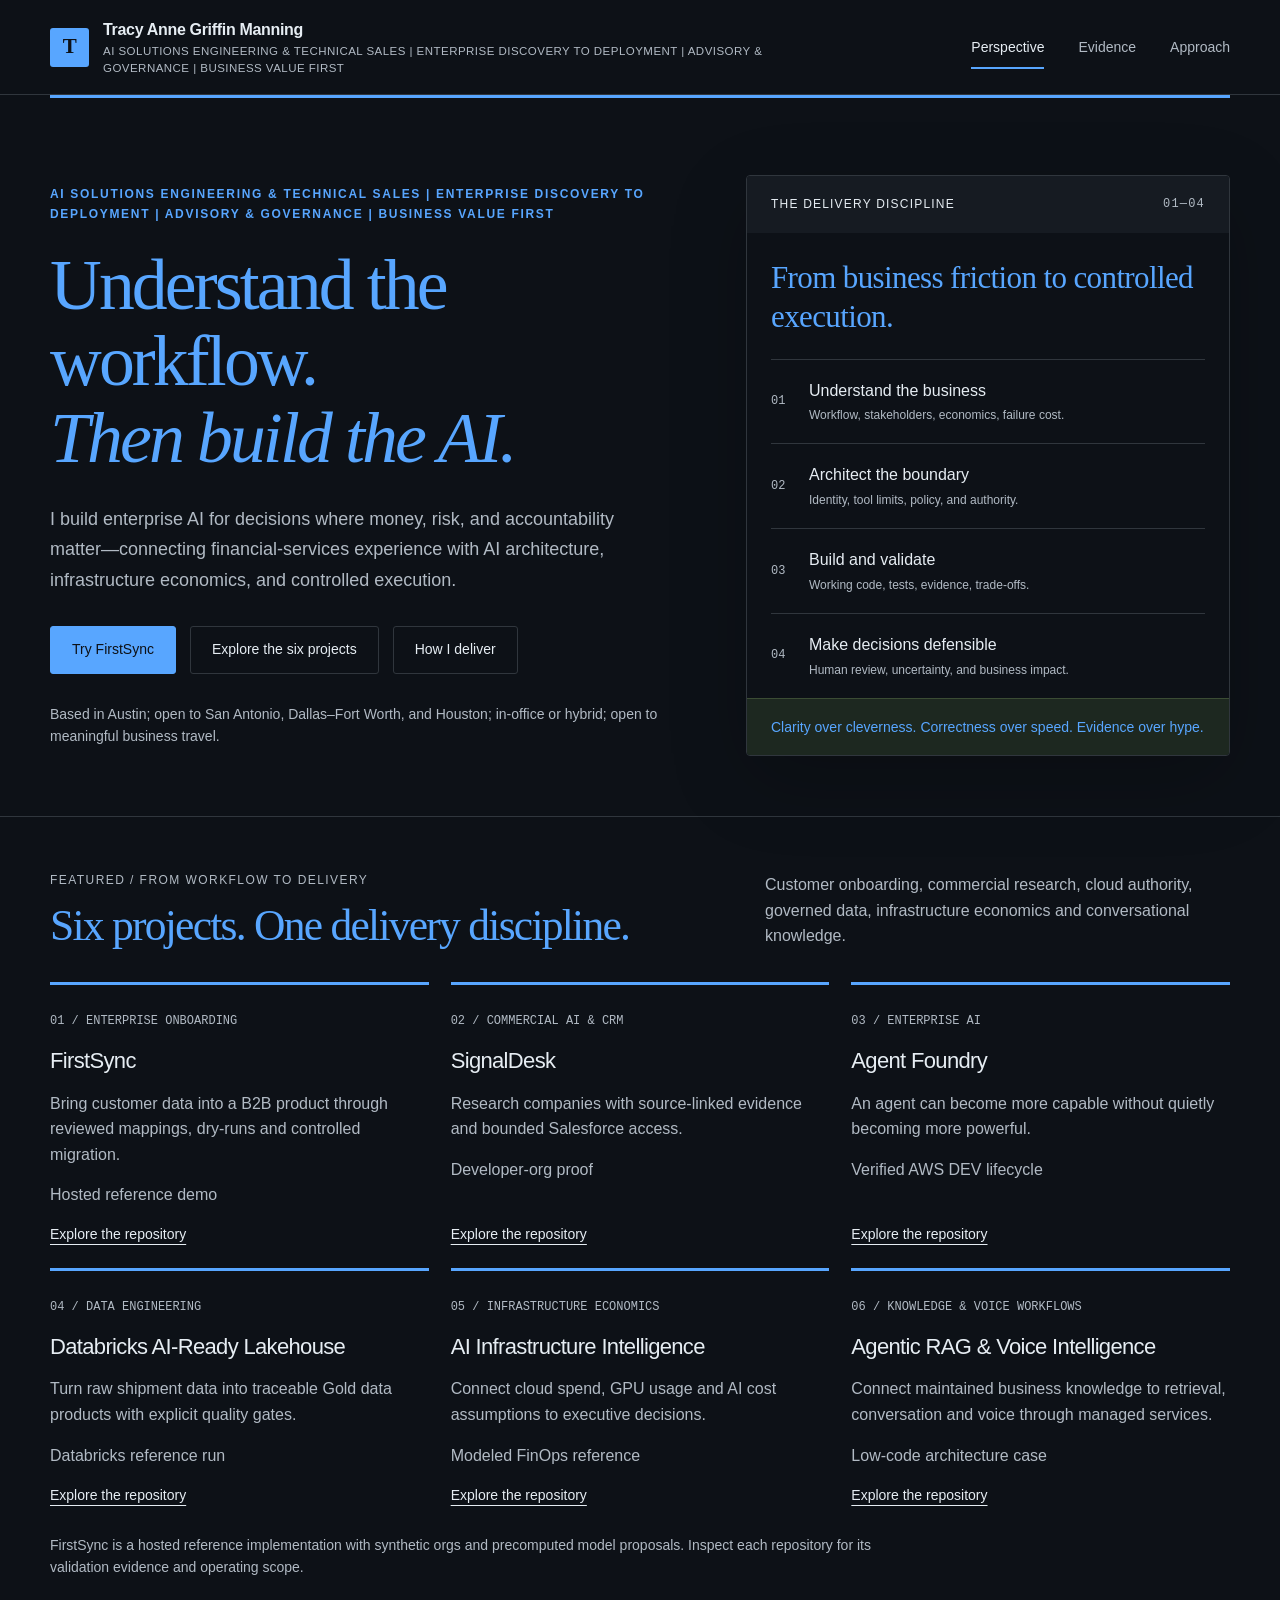
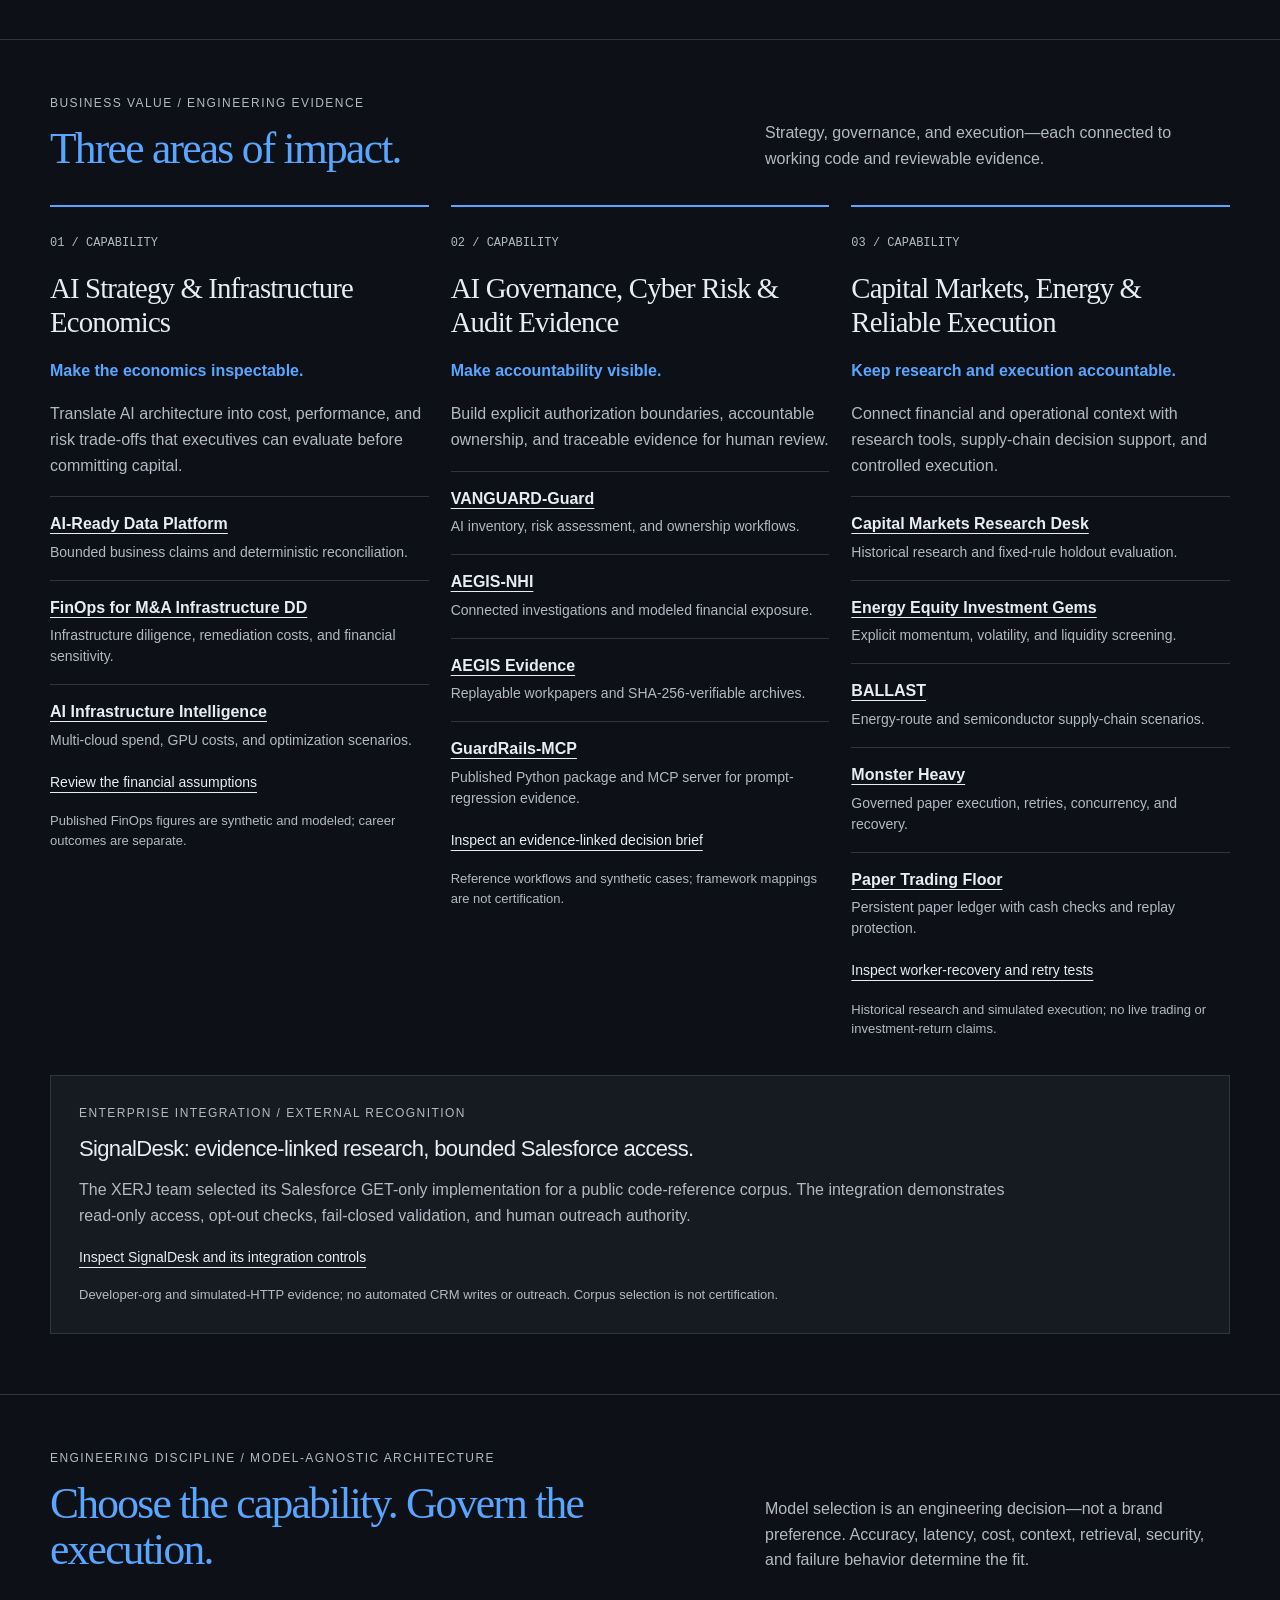
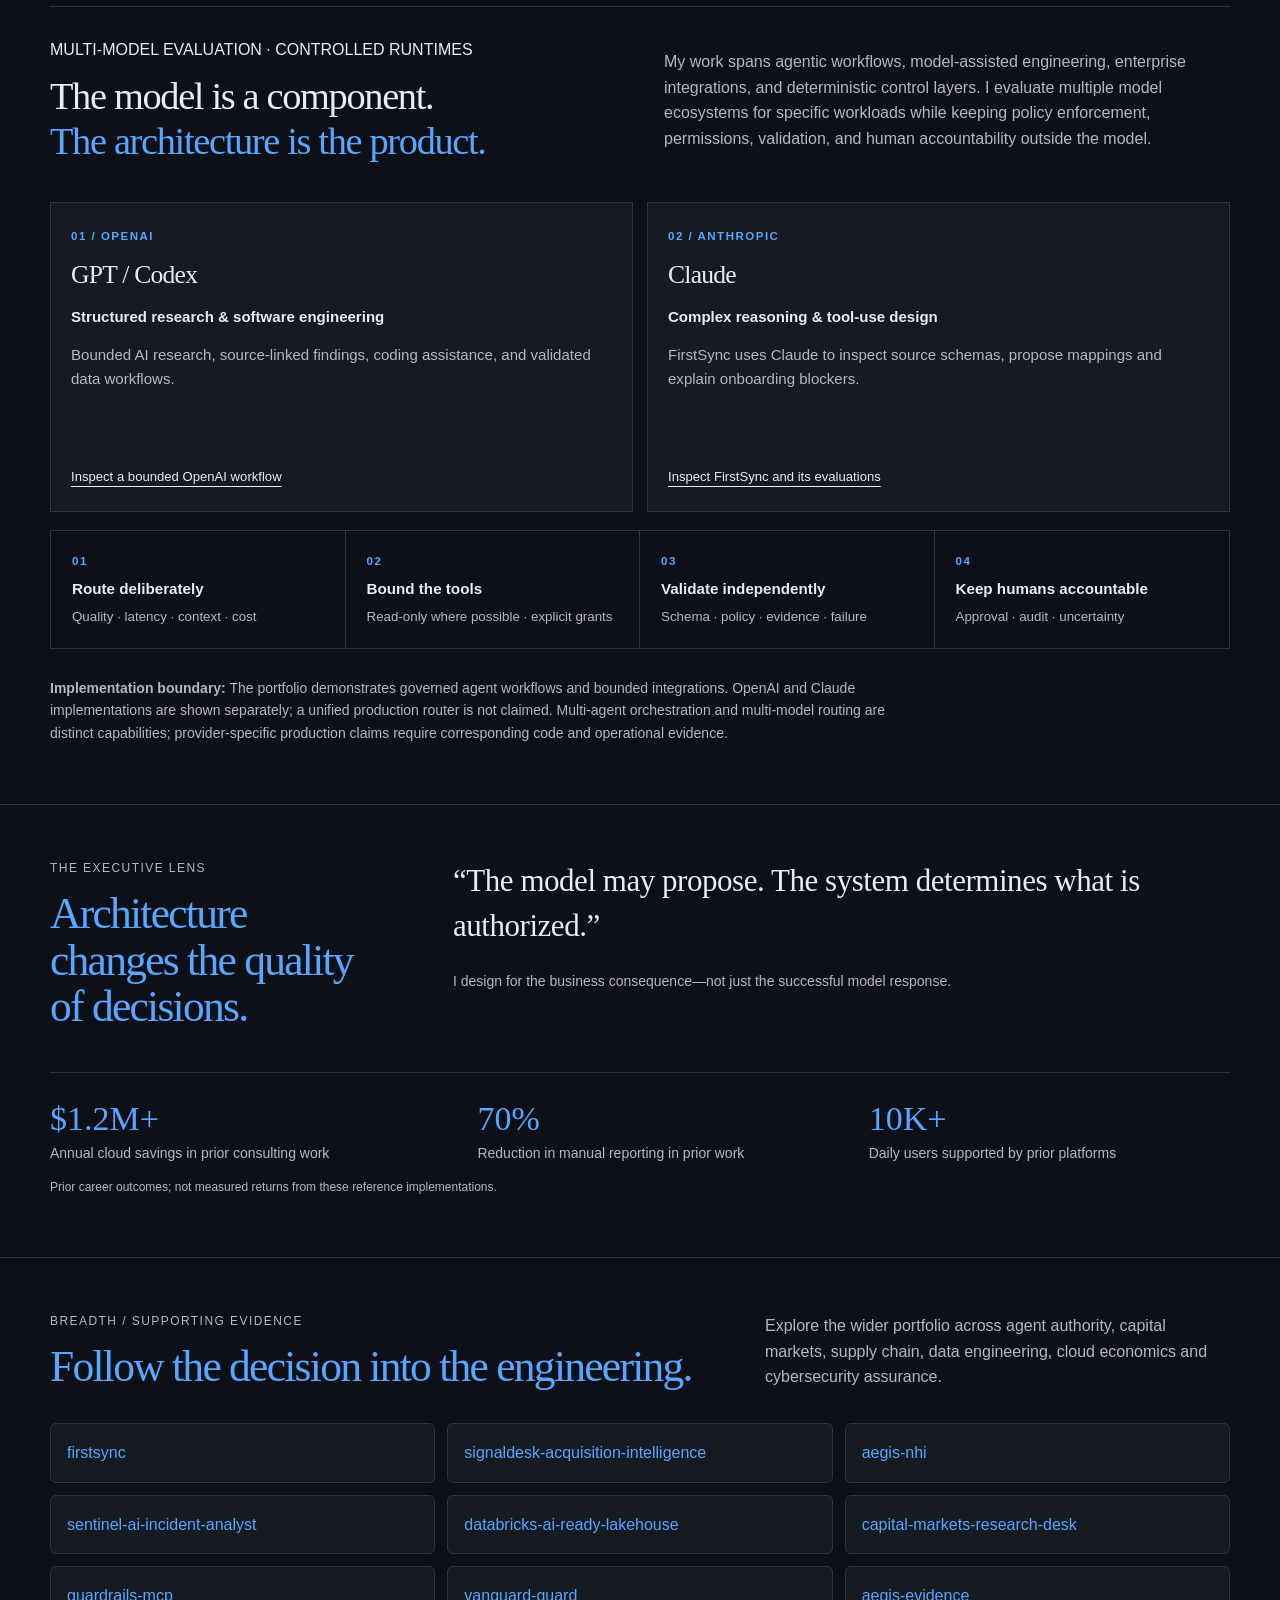
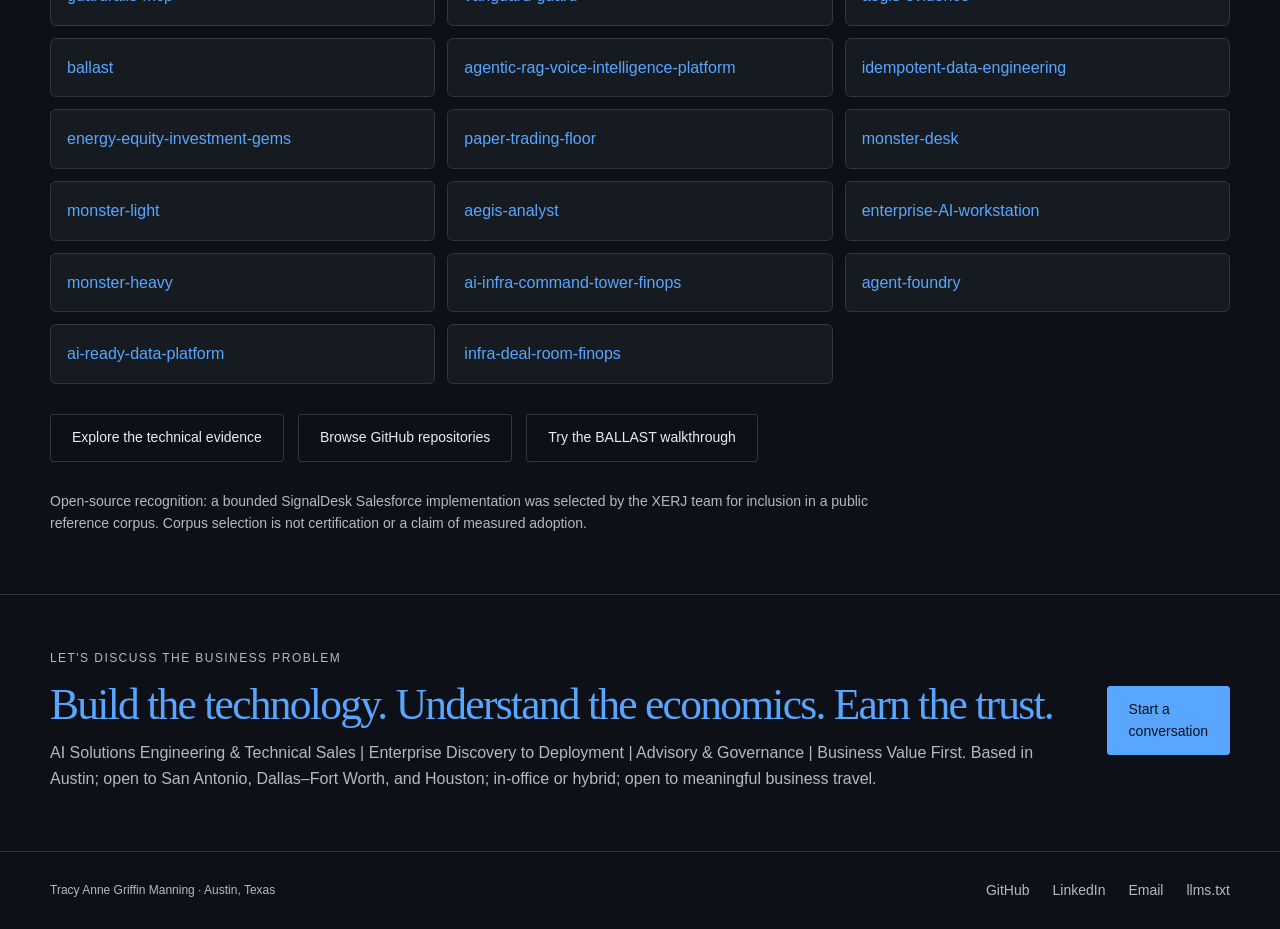
==== commit a7ef6201: "Align professional headline with solutions engineering and technical sales" ====
--- a/index.html
+++ b/index.html
@@ -1,7 +1,7 @@
 <!doctype html>
-<html lang="en"><head><meta charset="utf-8"><meta name="viewport" content="width=device-width, initial-scale=1"><meta name="color-scheme" content="dark"><meta name="theme-color" content="#101416"><meta name="robots" content="index, follow"><title>Tracy Anne Griffin Manning | AI Architect | Enterprise AI Implementation &amp; Delivery | C-Suite Advisory | Agentic AI Architecture &amp; Governance | Technical Pre-Sales</title><meta name="description" content="Enterprise AI for financial services, capital markets, and energy: infrastructure economics, governance, and reliable execution backed by inspectable engineering."><link rel="canonical" href="https://tam-ds.github.io/"><meta property="og:type" content="website"><meta property="og:title" content="Tracy Anne Griffin Manning | AI Architect | Enterprise AI Implementation &amp; Delivery | C-Suite Advisory | Agentic AI Architecture &amp; Governance | Technical Pre-Sales"><meta property="og:description" content="Enterprise AI architecture, implementation and delivery, executive advisory, governance, and technical pre-sales."><meta property="og:url" content="https://tam-ds.github.io/"><link rel="icon" type="image/svg+xml" href="data:image/svg+xml,%3Csvg%20xmlns%3D%22http%3A%2F%2Fwww.w3.org%2F2000%2Fsvg%22%20viewBox%3D%220%200%2040%2040%22%3E%3Crect%20width%3D%2240%22%20height%3D%2240%22%20rx%3D%224%22%20fill%3D%22%2358a6ff%22%2F%3E%3Cpath%20d%3D%22M9%2011h22v4h-9v16h-4V15H9z%22%20fill%3D%22%230d1117%22%2F%3E%3C%2Fsvg%3E"><link rel="stylesheet" href="styles.css?v=af5f1af0c9a4"><script type="application/ld+json">{"@context": "https://schema.org", "@type": "Person", "@id": "https://tam-ds.github.io/#person", "name": "Tracy Anne Griffin Manning", "alternateName": "Tracy Manning", "jobTitle": "AI Architect | Enterprise AI Implementation & Delivery | C-Suite Advisory | Agentic AI Architecture & Governance | Technical Pre-Sales", "description": "AI Architect focused on enterprise AI implementation and delivery, C-suite advisory, agentic AI architecture, governance, and technical pre-sales. Designs governed AI applications with controls for authorization, reliability, observability, and cost.", "url": "https://tam-ds.github.io/", "email": "mailto:tmanning@post.harvard.edu", "homeLocation": {"@type": "Place", "name": "Austin, Texas, United States"}, "worksFor": {"@type": "Organization", "name": "Apex AI|ML Engineering LLC"}, "alumniOf": {"@type": "CollegeOrUniversity", "name": "Harvard University"}, "sameAs": ["https://github.com/TAM-DS", "https://www.linkedin.com/in/tracymanning", "https://tam-ds.github.io/"], "knowsAbout": ["AI engineering", "Enterprise AI platforms", "Agentic AI development", "Python", "OpenAI SDK", "Model Context Protocol", "AI governance", "Human-in-the-loop", "AWS", "Linux", "Cloud architecture", "Data engineering", "AI consulting", "Supply chain", "Capital markets", "Cybersecurity"], "subjectOf": [{"@type": "SoftwareSourceCode", "name": "FirstSync", "url": "https://github.com/TAM-DS/firstsync"}, {"@type": "SoftwareSourceCode", "name": "SignalDesk", "url": "https://github.com/TAM-DS/signaldesk-acquisition-intelligence"}, {"@type": "SoftwareSourceCode", "name": "Agent Foundry", "url": "https://github.com/TAM-DS/agent-foundry"}, {"@type": "SoftwareSourceCode", "name": "Databricks AI-Ready Lakehouse", "url": "https://github.com/TAM-DS/databricks-ai-ready-lakehouse"}, {"@type": "SoftwareSourceCode", "name": "AI Infrastructure Intelligence", "url": "https://github.com/TAM-DS/ai-infra-command-tower-finops"}, {"@type": "SoftwareSourceCode", "name": "Agentic RAG & Voice Intelligence", "url": "https://github.com/TAM-DS/agentic-rag-voice-intelligence-platform"}]}</script></head><body><a class="skip" href="#main">Skip to content</a>
-    <header class="header"><div class="wrap nav"><a class="identity" href="index.html" aria-label="Tracy Anne Griffin Manning home"><span class="mark" aria-hidden="true">T</span><span>Tracy Anne Griffin Manning<small>AI Architect · Enterprise AI Implementation &amp; Delivery</small></span></a><nav class="nav-links" aria-label="Main navigation"><a href="index.html" aria-current="page">Perspective</a><a href="evidence.html">Evidence</a><a href="approach.html">Approach</a></nav></div></header><main id="main">
-<div class="wrap hero"><div><span class="eyebrow">Enterprise AI architecture · Implementation & delivery · Executive advisory</span><h1>Understand the workflow.<br><em>Then build the AI.</em></h1><p class="intro">I build enterprise AI for decisions where money, risk, and accountability matter—connecting financial-services experience with AI architecture, infrastructure economics, and controlled execution.</p><div class="actions"><a class="button primary" href="https://firstsync-demo.fly.dev">Try FirstSync</a><a class="button" href="#flagships">Explore the six projects</a><a class="button" href="approach.html">How I deliver</a></div><p class="location">Based in Austin; open to San Antonio, Dallas–Fort Worth, and Houston; in-office or hybrid; open to meaningful business travel.</p></div><aside class="ledger"><div class="ledger-head"><span>THE DELIVERY DISCIPLINE</span><span>01—04</span></div><p class="ledger-title">From business friction to controlled execution.</p><div class="ledger-row"><span class="ledger-num">01</span><div><strong>Understand the business</strong><small>Workflow, stakeholders, economics, failure cost.</small></div></div><div class="ledger-row"><span class="ledger-num">02</span><div><strong>Architect the boundary</strong><small>Identity, tool limits, policy, and authority.</small></div></div><div class="ledger-row"><span class="ledger-num">03</span><div><strong>Build and validate</strong><small>Working code, tests, evidence, trade-offs.</small></div></div><div class="ledger-row"><span class="ledger-num">04</span><div><strong>Make decisions defensible</strong><small>Human review, uncertainty, and business impact.</small></div></div><p class="ledger-foot">Clarity over cleverness. Correctness over speed. Evidence over hype.</p></aside></div>
+<html lang="en"><head><meta charset="utf-8"><meta name="viewport" content="width=device-width, initial-scale=1"><meta name="color-scheme" content="dark"><meta name="theme-color" content="#101416"><meta name="robots" content="index, follow"><title>Tracy Anne Griffin Manning | AI Solutions Engineering &amp; Technical Sales | Enterprise Discovery to Deployment | Advisory &amp; Governance | Business Value First</title><meta name="description" content="Enterprise AI for financial services, capital markets, and energy: infrastructure economics, governance, and reliable execution backed by inspectable engineering."><link rel="canonical" href="https://tam-ds.github.io/"><meta property="og:type" content="website"><meta property="og:title" content="Tracy Anne Griffin Manning | AI Solutions Engineering &amp; Technical Sales | Enterprise Discovery to Deployment | Advisory &amp; Governance | Business Value First"><meta property="og:description" content="AI Solutions Engineering &amp; Technical Sales | Enterprise Discovery to Deployment | Advisory &amp; Governance | Business Value First."><meta property="og:url" content="https://tam-ds.github.io/"><link rel="icon" type="image/svg+xml" href="data:image/svg+xml,%3Csvg%20xmlns%3D%22http%3A%2F%2Fwww.w3.org%2F2000%2Fsvg%22%20viewBox%3D%220%200%2040%2040%22%3E%3Crect%20width%3D%2240%22%20height%3D%2240%22%20rx%3D%224%22%20fill%3D%22%2358a6ff%22%2F%3E%3Cpath%20d%3D%22M9%2011h22v4h-9v16h-4V15H9z%22%20fill%3D%22%230d1117%22%2F%3E%3C%2Fsvg%3E"><link rel="stylesheet" href="styles.css?v=435844355d89"><script type="application/ld+json">{"@context": "https://schema.org", "@type": "Person", "@id": "https://tam-ds.github.io/#person", "name": "Tracy Anne Griffin Manning", "alternateName": "Tracy Manning", "jobTitle": "AI Solutions Engineering & Technical Sales | Enterprise Discovery to Deployment | Advisory & Governance | Business Value First", "description": "AI solutions engineering and technical sales focused on enterprise AI implementation and delivery, C-suite advisory, agentic AI architecture, governance, and technical pre-sales. Designs governed AI applications with controls for authorization, reliability, observability, and cost.", "url": "https://tam-ds.github.io/", "email": "mailto:tmanning@post.harvard.edu", "homeLocation": {"@type": "Place", "name": "Austin, Texas, United States"}, "worksFor": {"@type": "Organization", "name": "Apex AI|ML Engineering LLC"}, "alumniOf": {"@type": "CollegeOrUniversity", "name": "Harvard University"}, "sameAs": ["https://github.com/TAM-DS", "https://www.linkedin.com/in/tracymanning", "https://tam-ds.github.io/"], "knowsAbout": ["AI engineering", "Enterprise AI platforms", "Agentic AI development", "Python", "OpenAI SDK", "Model Context Protocol", "AI governance", "Human-in-the-loop", "AWS", "Linux", "Cloud architecture", "Data engineering", "AI consulting", "Supply chain", "Capital markets", "Cybersecurity"], "subjectOf": [{"@type": "SoftwareSourceCode", "name": "FirstSync", "url": "https://github.com/TAM-DS/firstsync"}, {"@type": "SoftwareSourceCode", "name": "SignalDesk", "url": "https://github.com/TAM-DS/signaldesk-acquisition-intelligence"}, {"@type": "SoftwareSourceCode", "name": "Agent Foundry", "url": "https://github.com/TAM-DS/agent-foundry"}, {"@type": "SoftwareSourceCode", "name": "Databricks AI-Ready Lakehouse", "url": "https://github.com/TAM-DS/databricks-ai-ready-lakehouse"}, {"@type": "SoftwareSourceCode", "name": "AI Infrastructure Intelligence", "url": "https://github.com/TAM-DS/ai-infra-command-tower-finops"}, {"@type": "SoftwareSourceCode", "name": "Agentic RAG & Voice Intelligence", "url": "https://github.com/TAM-DS/agentic-rag-voice-intelligence-platform"}]}</script></head><body><a class="skip" href="#main">Skip to content</a>
+    <header class="header"><div class="wrap nav"><a class="identity" href="index.html" aria-label="Tracy Anne Griffin Manning home"><span class="mark" aria-hidden="true">T</span><span>Tracy Anne Griffin Manning<small>AI Solutions Engineering &amp; Technical Sales | Enterprise Discovery to Deployment | Advisory &amp; Governance | Business Value First</small></span></a><nav class="nav-links" aria-label="Main navigation"><a href="index.html" aria-current="page">Perspective</a><a href="evidence.html">Evidence</a><a href="approach.html">Approach</a></nav></div></header><main id="main">
+<div class="wrap hero"><div><span class="eyebrow">AI Solutions Engineering &amp; Technical Sales | Enterprise Discovery to Deployment | Advisory &amp; Governance | Business Value First</span><h1>Understand the workflow.<br><em>Then build the AI.</em></h1><p class="intro">I build enterprise AI for decisions where money, risk, and accountability matter—connecting financial-services experience with AI architecture, infrastructure economics, and controlled execution.</p><div class="actions"><a class="button primary" href="https://firstsync-demo.fly.dev">Try FirstSync</a><a class="button" href="#flagships">Explore the six projects</a><a class="button" href="approach.html">How I deliver</a></div><p class="location">Based in Austin; open to San Antonio, Dallas–Fort Worth, and Houston; in-office or hybrid; open to meaningful business travel.</p></div><aside class="ledger"><div class="ledger-head"><span>THE DELIVERY DISCIPLINE</span><span>01—04</span></div><p class="ledger-title">From business friction to controlled execution.</p><div class="ledger-row"><span class="ledger-num">01</span><div><strong>Understand the business</strong><small>Workflow, stakeholders, economics, failure cost.</small></div></div><div class="ledger-row"><span class="ledger-num">02</span><div><strong>Architect the boundary</strong><small>Identity, tool limits, policy, and authority.</small></div></div><div class="ledger-row"><span class="ledger-num">03</span><div><strong>Build and validate</strong><small>Working code, tests, evidence, trade-offs.</small></div></div><div class="ledger-row"><span class="ledger-num">04</span><div><strong>Make decisions defensible</strong><small>Human review, uncertainty, and business impact.</small></div></div><p class="ledger-foot">Clarity over cleverness. Correctness over speed. Evidence over hype.</p></aside></div>
 <section class="section" id="flagships"><div class="wrap"><div class="section-header"><div><span class="kicker">FEATURED / FROM WORKFLOW TO DELIVERY</span><h2>Six projects. One delivery discipline.</h2></div><p>Customer onboarding, commercial research, cloud authority, governed data, infrastructure economics and conversational knowledge.</p></div><div class="featured-grid"><article class="featured flagship"><span class="serial">01 / ENTERPRISE ONBOARDING</span><h3>FirstSync</h3><p>Bring customer data into a B2B product through reviewed mappings, dry-runs and controlled migration.</p><p class="capability-scope">Hosted reference demo</p><a class="text-link" href="https://github.com/TAM-DS/firstsync">Explore the repository</a></article><article class="featured flagship"><span class="serial">02 / COMMERCIAL AI &amp; CRM</span><h3>SignalDesk</h3><p>Research companies with source-linked evidence and bounded Salesforce access.</p><p class="capability-scope">Developer-org proof</p><a class="text-link" href="https://github.com/TAM-DS/signaldesk-acquisition-intelligence">Explore the repository</a></article><article class="featured flagship"><span class="serial">03 / ENTERPRISE AI</span><h3>Agent Foundry</h3><p>An agent can become more capable without quietly becoming more powerful.</p><p class="capability-scope">Verified AWS DEV lifecycle</p><a class="text-link" href="https://github.com/TAM-DS/agent-foundry">Explore the repository</a></article><article class="featured flagship"><span class="serial">04 / DATA ENGINEERING</span><h3>Databricks AI-Ready Lakehouse</h3><p>Turn raw shipment data into traceable Gold data products with explicit quality gates.</p><p class="capability-scope">Databricks reference run</p><a class="text-link" href="https://github.com/TAM-DS/databricks-ai-ready-lakehouse">Explore the repository</a></article><article class="featured flagship"><span class="serial">05 / INFRASTRUCTURE ECONOMICS</span><h3>AI Infrastructure Intelligence</h3><p>Connect cloud spend, GPU usage and AI cost assumptions to executive decisions.</p><p class="capability-scope">Modeled FinOps reference</p><a class="text-link" href="https://github.com/TAM-DS/ai-infra-command-tower-finops">Explore the repository</a></article><article class="featured flagship"><span class="serial">06 / KNOWLEDGE &amp; VOICE WORKFLOWS</span><h3>Agentic RAG &amp; Voice Intelligence</h3><p>Connect maintained business knowledge to retrieval, conversation and voice through managed services.</p><p class="capability-scope">Low-code architecture case</p><a class="text-link" href="https://github.com/TAM-DS/agentic-rag-voice-intelligence-platform">Explore the repository</a></article></div><p class="evidence-note">FirstSync is a hosted reference implementation with synthetic orgs and precomputed model proposals. Inspect each repository for its validation evidence and operating scope.</p></div></section>
 <section class="section" id="capabilities"><div class="wrap"><div class="section-header"><div><span class="kicker">BUSINESS VALUE / ENGINEERING EVIDENCE</span><h2>Three areas of impact.</h2></div><p>Strategy, governance, and execution—each connected to working code and reviewable evidence.</p></div><div class="featured-grid capability-grid"><article class="featured capability"><span class="serial">01 / CAPABILITY</span><h3>AI Strategy &amp; Infrastructure Economics</h3><p class="capability-hook">Make the economics inspectable.</p><p>Translate AI architecture into cost, performance, and risk trade-offs that executives can evaluate before committing capital.</p><ul class="capability-projects"><li><a href="https://github.com/TAM-DS/ai-ready-data-platform">AI-Ready Data Platform</a><span>Bounded business claims and deterministic reconciliation.</span></li><li><a href="https://github.com/TAM-DS/infra-deal-room-finops">FinOps for M&amp;A Infrastructure DD</a><span>Infrastructure diligence, remediation costs, and financial sensitivity.</span></li><li><a href="https://github.com/TAM-DS/ai-infra-command-tower-finops">AI Infrastructure Intelligence</a><span>Multi-cloud spend, GPU costs, and optimization scenarios.</span></li></ul><a class="text-link" href="https://github.com/TAM-DS/infra-deal-room-finops/blob/main/docs/ASSUMPTIONS.md">Review the financial assumptions</a><p class="capability-scope">Published FinOps figures are synthetic and modeled; career outcomes are separate.</p></article><article class="featured capability"><span class="serial">02 / CAPABILITY</span><h3>AI Governance, Cyber Risk &amp; Audit Evidence</h3><p class="capability-hook">Make accountability visible.</p><p>Build explicit authorization boundaries, accountable ownership, and traceable evidence for human review.</p><ul class="capability-projects"><li><a href="https://github.com/TAM-DS/vanguard-guard">VANGUARD-Guard</a><span>AI inventory, risk assessment, and ownership workflows.</span></li><li><a href="https://github.com/TAM-DS/aegis-nhi">AEGIS-NHI</a><span>Connected investigations and modeled financial exposure.</span></li><li><a href="https://github.com/TAM-DS/aegis-evidence">AEGIS Evidence</a><span>Replayable workpapers and SHA-256-verifiable archives.</span></li><li><a href="https://github.com/TAM-DS/guardrails-mcp">GuardRails-MCP</a><span>Published Python package and MCP server for prompt-regression evidence.</span></li></ul><a class="text-link" href="https://github.com/TAM-DS/aegis-nhi/blob/main/docs/CONNECTED_INVESTIGATION.md#evidence-linked-decision-brief">Inspect an evidence-linked decision brief</a><p class="capability-scope">Reference workflows and synthetic cases; framework mappings are not certification.</p></article><article class="featured capability"><span class="serial">03 / CAPABILITY</span><h3>Capital Markets, Energy &amp; Reliable Execution</h3><p class="capability-hook">Keep research and execution accountable.</p><p>Connect financial and operational context with research tools, supply-chain decision support, and controlled execution.</p><ul class="capability-projects"><li><a href="https://github.com/TAM-DS/capital-markets-research-desk">Capital Markets Research Desk</a><span>Historical research and fixed-rule holdout evaluation.</span></li><li><a href="https://github.com/TAM-DS/energy-equity-investment-gems">Energy Equity Investment Gems</a><span>Explicit momentum, volatility, and liquidity screening.</span></li><li><a href="https://github.com/TAM-DS/ballast">BALLAST</a><span>Energy-route and semiconductor supply-chain scenarios.</span></li><li><a href="https://github.com/TAM-DS/monster-heavy">Monster Heavy</a><span>Governed paper execution, retries, concurrency, and recovery.</span></li><li><a href="https://github.com/TAM-DS/paper-trading-floor">Paper Trading Floor</a><span>Persistent paper ledger with cash checks and replay protection.</span></li></ul><a class="text-link" href="https://github.com/TAM-DS/monster-heavy/blob/main/tests/integration/test_recovery_release.py">Inspect worker-recovery and retry tests</a><p class="capability-scope">Historical research and simulated execution; no live trading or investment-return claims.</p></article></div><div class="integration-proof"><span class="kicker">ENTERPRISE INTEGRATION / EXTERNAL RECOGNITION</span><h3>SignalDesk: evidence-linked research, bounded Salesforce access.</h3><p>The XERJ team selected its Salesforce GET-only implementation for a public code-reference corpus. The integration demonstrates read-only access, opt-out checks, fail-closed validation, and human outreach authority.</p><a class="text-link" href="https://github.com/TAM-DS/signaldesk-acquisition-intelligence">Inspect SignalDesk and its integration controls</a><p class="capability-scope">Developer-org and simulated-HTTP evidence; no automated CRM writes or outreach. Corpus selection is not certification.</p></div></div></section>
 <section class="section model-section" id="model-engineering"><div class="wrap"><div class="section-header"><div><span class="kicker">ENGINEERING DISCIPLINE / MODEL-AGNOSTIC ARCHITECTURE</span><h2>Choose the capability. Govern the execution.</h2></div><p>Model selection is an engineering decision—not a brand preference. Accuracy, latency, cost, context, retrieval, security, and failure behavior determine the fit.</p></div>
@@ -17,7 +17,7 @@
 
 <section class="section"><div class="wrap"><div class="quote-section"><div><span class="kicker">THE EXECUTIVE LENS</span><h2>Architecture changes the quality of decisions.</h2></div><div><blockquote>“The model may propose. The system determines what is authorized.”</blockquote><p class="caption">I design for the business consequence—not just the successful model response.</p></div></div><div class="career-strip"><div><span class="value">$1.2M+</span><small>Annual cloud savings in prior consulting work</small></div><div><span class="value">70%</span><small>Reduction in manual reporting in prior work</small></div><div><span class="value">10K+</span><small>Daily users supported by prior platforms</small></div></div><p class="career-label">Prior career outcomes; not measured returns from these reference implementations.</p></div></section>
 <section class="section"><div class="wrap"><div class="section-header"><div><span class="kicker">BREADTH / SUPPORTING EVIDENCE</span><h2>Follow the decision into the engineering.</h2></div><p>Explore the wider portfolio across agent authority, capital markets, supply chain, data engineering, cloud economics and cybersecurity assurance.</p></div><ul class="repo-directory" aria-label="Current project repositories"><li><a href="https://github.com/TAM-DS/firstsync">firstsync</a></li><li><a href="https://github.com/TAM-DS/signaldesk-acquisition-intelligence">signaldesk-acquisition-intelligence</a></li><li><a href="https://github.com/TAM-DS/aegis-nhi">aegis-nhi</a></li><li><a href="https://github.com/TAM-DS/sentinel-ai-incident-analyst">sentinel-ai-incident-analyst</a></li><li><a href="https://github.com/TAM-DS/databricks-ai-ready-lakehouse">databricks-ai-ready-lakehouse</a></li><li><a href="https://github.com/TAM-DS/capital-markets-research-desk">capital-markets-research-desk</a></li><li><a href="https://github.com/TAM-DS/guardrails-mcp">guardrails-mcp</a></li><li><a href="https://github.com/TAM-DS/vanguard-guard">vanguard-guard</a></li><li><a href="https://github.com/TAM-DS/aegis-evidence">aegis-evidence</a></li><li><a href="https://github.com/TAM-DS/ballast">ballast</a></li><li><a href="https://github.com/TAM-DS/agentic-rag-voice-intelligence-platform">agentic-rag-voice-intelligence-platform</a></li><li><a href="https://github.com/TAM-DS/idempotent-data-engineering">idempotent-data-engineering</a></li><li><a href="https://github.com/TAM-DS/energy-equity-investment-gems">energy-equity-investment-gems</a></li><li><a href="https://github.com/TAM-DS/paper-trading-floor">paper-trading-floor</a></li><li><a href="https://github.com/TAM-DS/monster-desk">monster-desk</a></li><li><a href="https://github.com/TAM-DS/monster-light">monster-light</a></li><li><a href="https://github.com/TAM-DS/aegis-analyst">aegis-analyst</a></li><li><a href="https://github.com/TAM-DS/enterprise-AI-workstation">enterprise-AI-workstation</a></li><li><a href="https://github.com/TAM-DS/monster-heavy">monster-heavy</a></li><li><a href="https://github.com/TAM-DS/ai-infra-command-tower-finops">ai-infra-command-tower-finops</a></li><li><a href="https://github.com/TAM-DS/agent-foundry">agent-foundry</a></li><li><a href="https://github.com/TAM-DS/ai-ready-data-platform">ai-ready-data-platform</a></li><li><a href="https://github.com/TAM-DS/infra-deal-room-finops">infra-deal-room-finops</a></li></ul><div class="actions"><a class="button" href="evidence.html">Explore the technical evidence</a><a class="button" href="https://github.com/TAM-DS">Browse GitHub repositories</a><a class="button" href="demo.html">Try the BALLAST walkthrough</a></div><p class="evidence-note">Open-source recognition: a bounded SignalDesk Salesforce implementation was selected by the XERJ team for inclusion in a public reference corpus. Corpus selection is not certification or a claim of measured adoption.</p></div></section>
-<section class="section"><div class="wrap contact-band"><div><span class="kicker">LET'S DISCUSS THE BUSINESS PROBLEM</span><h2>Build the technology. Understand the economics. Earn the trust.</h2><p>Enterprise AI architecture · implementation and delivery · technical pre-sales · executive advisory. Based in Austin; open to San Antonio, Dallas–Fort Worth, and Houston; in-office or hybrid; open to meaningful business travel.</p></div><a class="button primary" href="https://www.linkedin.com/in/tracymanning" target="_blank" rel="noopener noreferrer">Start a conversation</a></div></section>
+<section class="section"><div class="wrap contact-band"><div><span class="kicker">LET'S DISCUSS THE BUSINESS PROBLEM</span><h2>Build the technology. Understand the economics. Earn the trust.</h2><p>AI Solutions Engineering &amp; Technical Sales | Enterprise Discovery to Deployment | Advisory &amp; Governance | Business Value First. Based in Austin; open to San Antonio, Dallas–Fort Worth, and Houston; in-office or hybrid; open to meaningful business travel.</p></div><a class="button primary" href="https://www.linkedin.com/in/tracymanning" target="_blank" rel="noopener noreferrer">Start a conversation</a></div></section>
 </main><footer class="footer"><div class="wrap footer-row"><span>Tracy Anne Griffin Manning · Austin, Texas</span><nav class="footer-links" aria-label="Professional links"><a href="https://github.com/TAM-DS" target="_blank" rel="noopener noreferrer">GitHub<span class="visually-hidden"> (opens in a new tab)</span></a><a href="https://www.linkedin.com/in/tracymanning" target="_blank" rel="noopener noreferrer">LinkedIn<span class="visually-hidden"> (opens in a new tab)</span></a><a href="mailto:tmanning@post.harvard.edu">Email</a><a href="llms.txt">llms.txt</a></nav></div></footer></body></html>
 
 
--- a/styles.css
+++ b/styles.css
@@ -25,3 +25,6 @@
 
 /* GitHub-inspired blue headings and repository surfaces. */
 h1,h2,.ledger-title,.flagship .flagship-hook{color:var(--accent)}.hero{border-top:3px solid var(--accent)}.repo-directory{display:grid;grid-template-columns:repeat(3,minmax(0,1fr));gap:12px;list-style:none;padding:0}.repo-directory a{display:block;padding:16px;border:1px solid var(--line);border-radius:6px;background:var(--panel);color:var(--accent);overflow-wrap:anywhere}.repo-directory a:hover{border-color:var(--accent)}.model-grid{grid-template-columns:repeat(2,minmax(0,1fr))}@media(max-width:760px){.repo-directory,.model-grid{grid-template-columns:1fr}}
+
+/* Keep the shared professional headline readable on desktop and mobile. */
+.identity{min-width:0}.identity small{max-width:660px;white-space:normal;line-height:1.5;font-size:.72rem;letter-spacing:.04em}.identity>span:last-child{min-width:0}.hero .eyebrow{line-height:1.7}
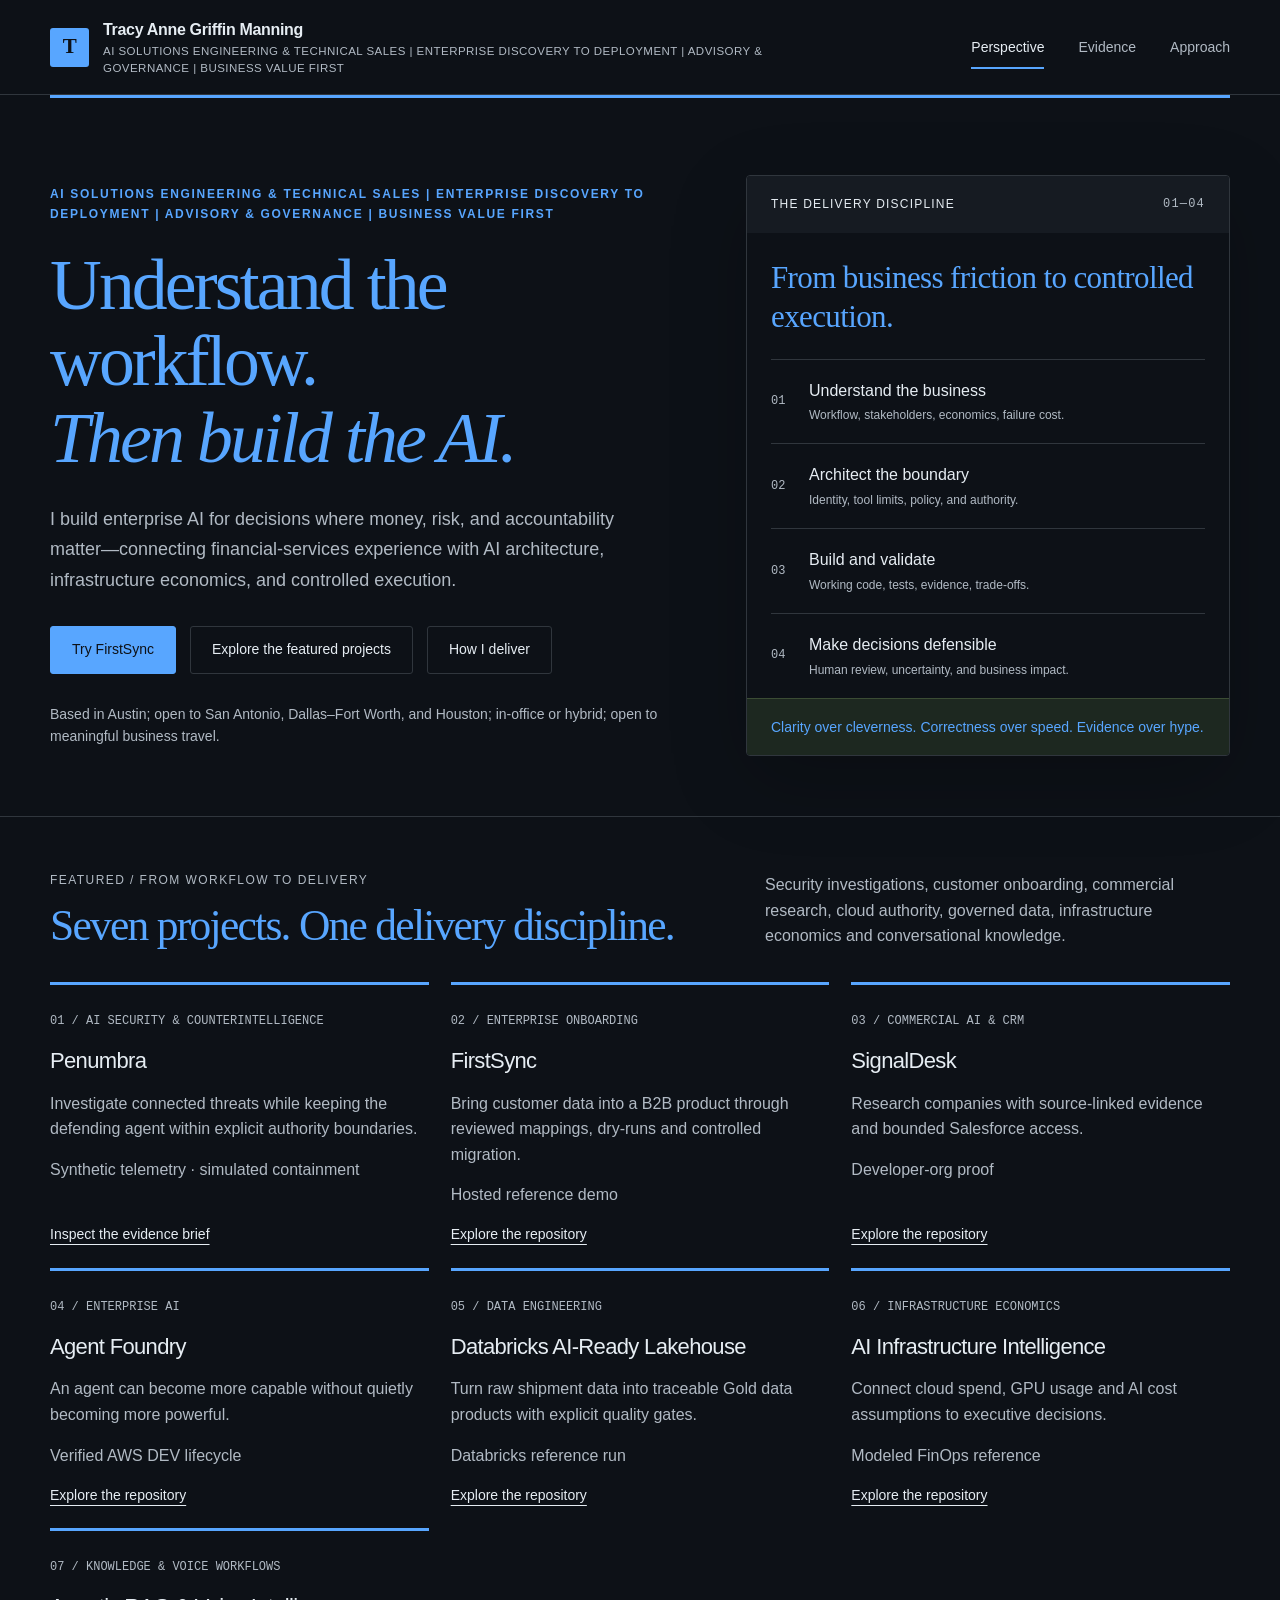
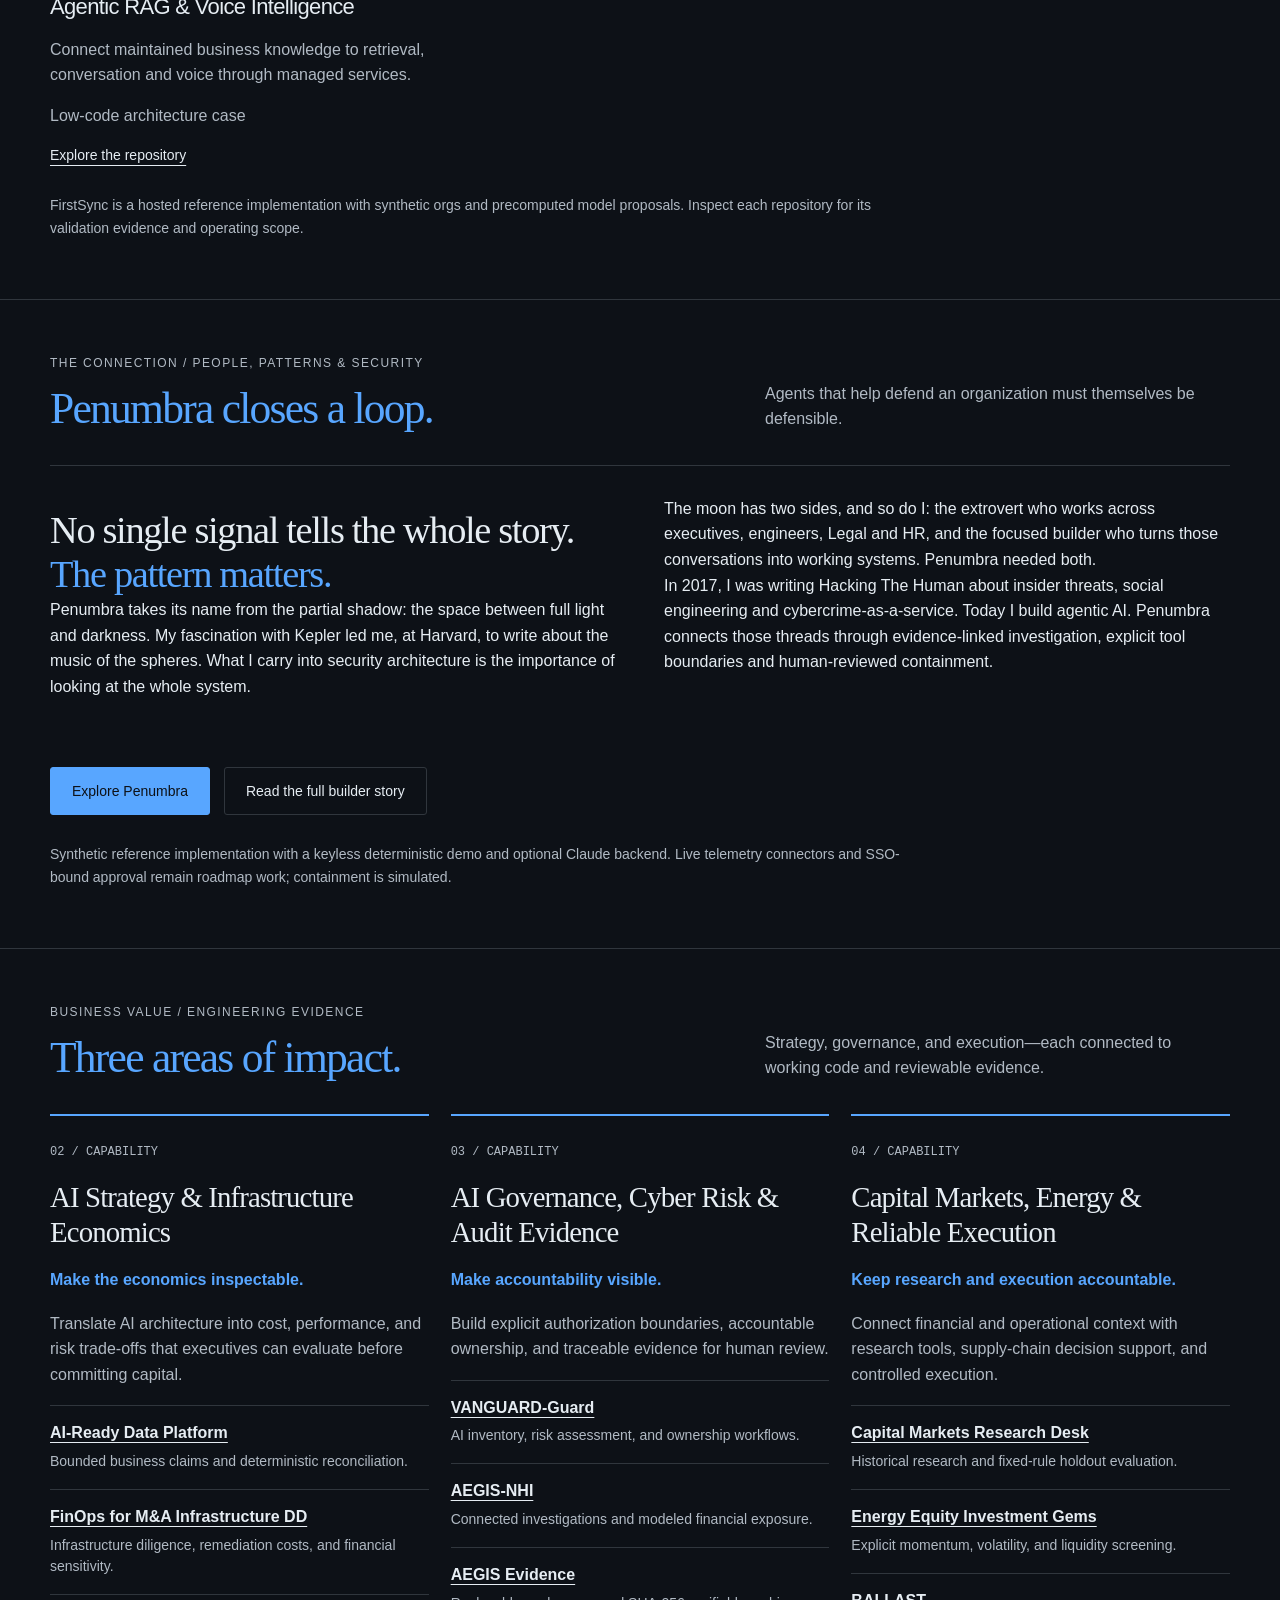
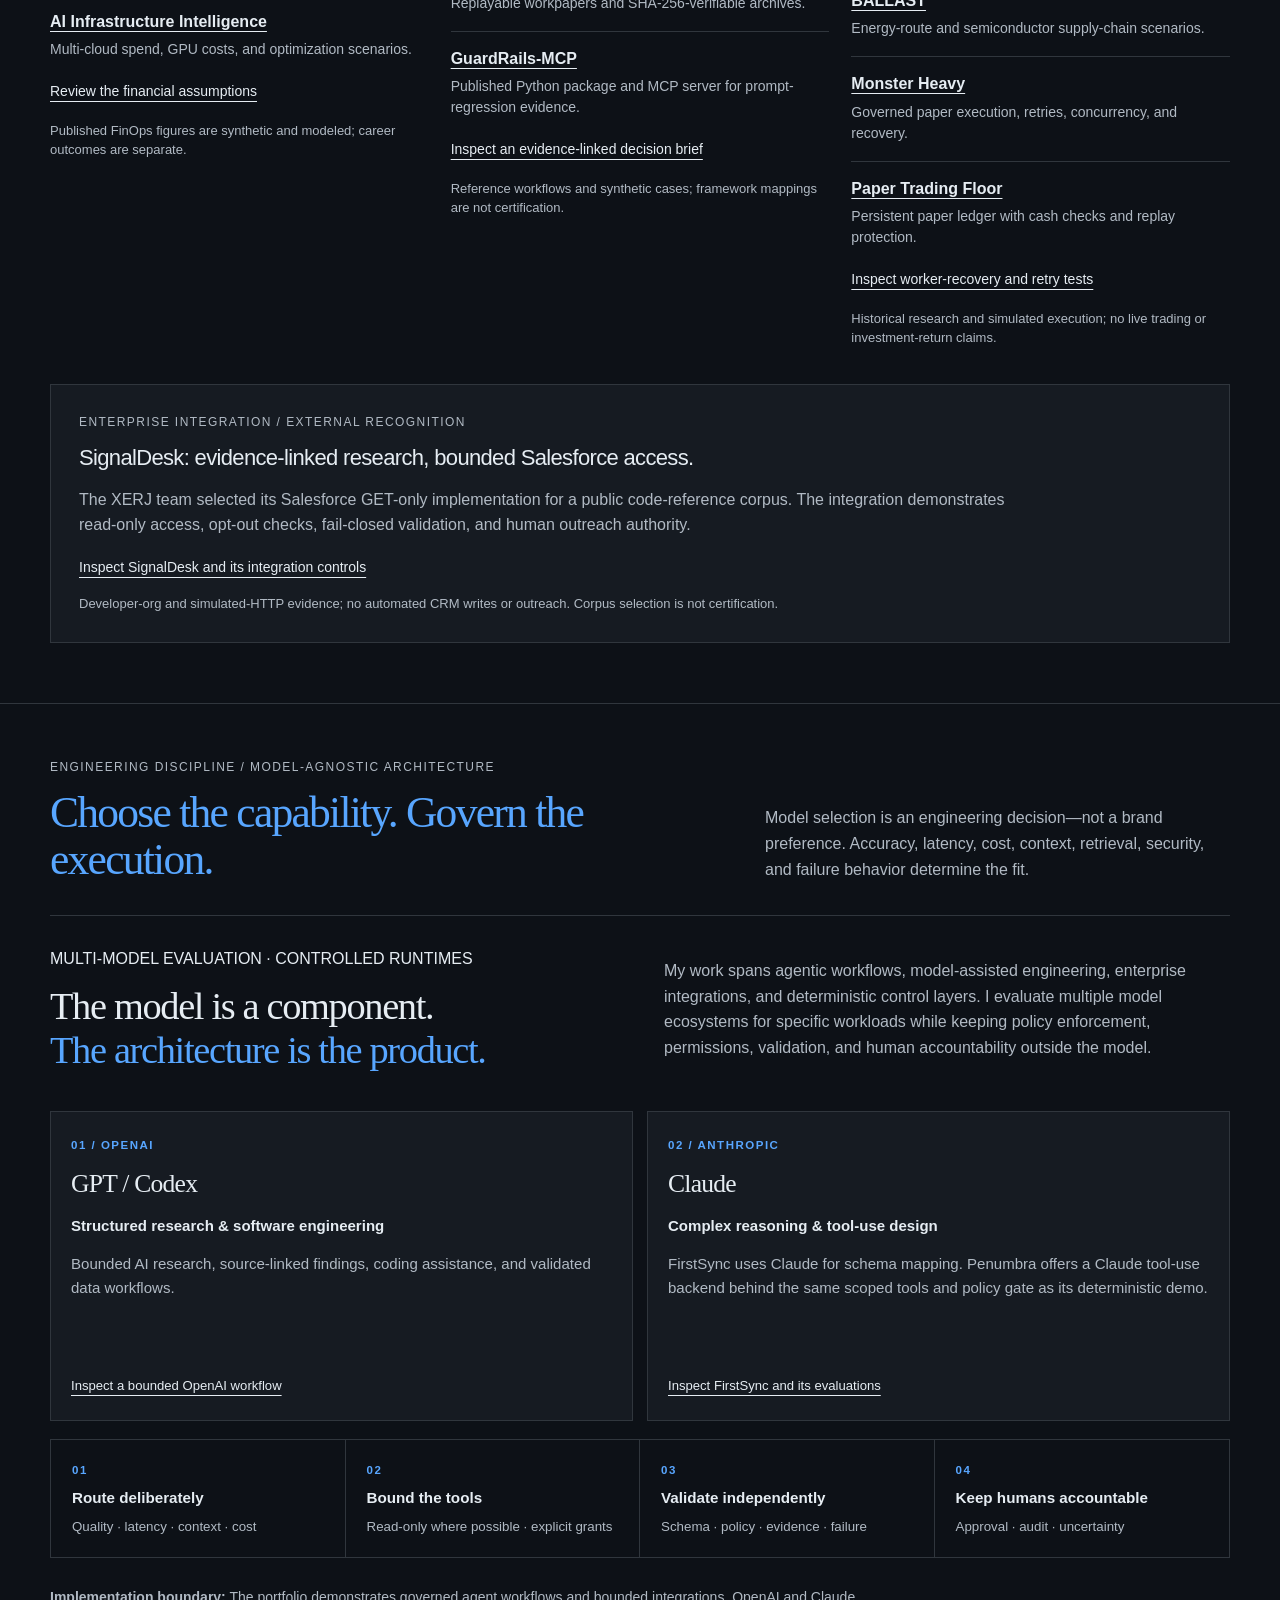
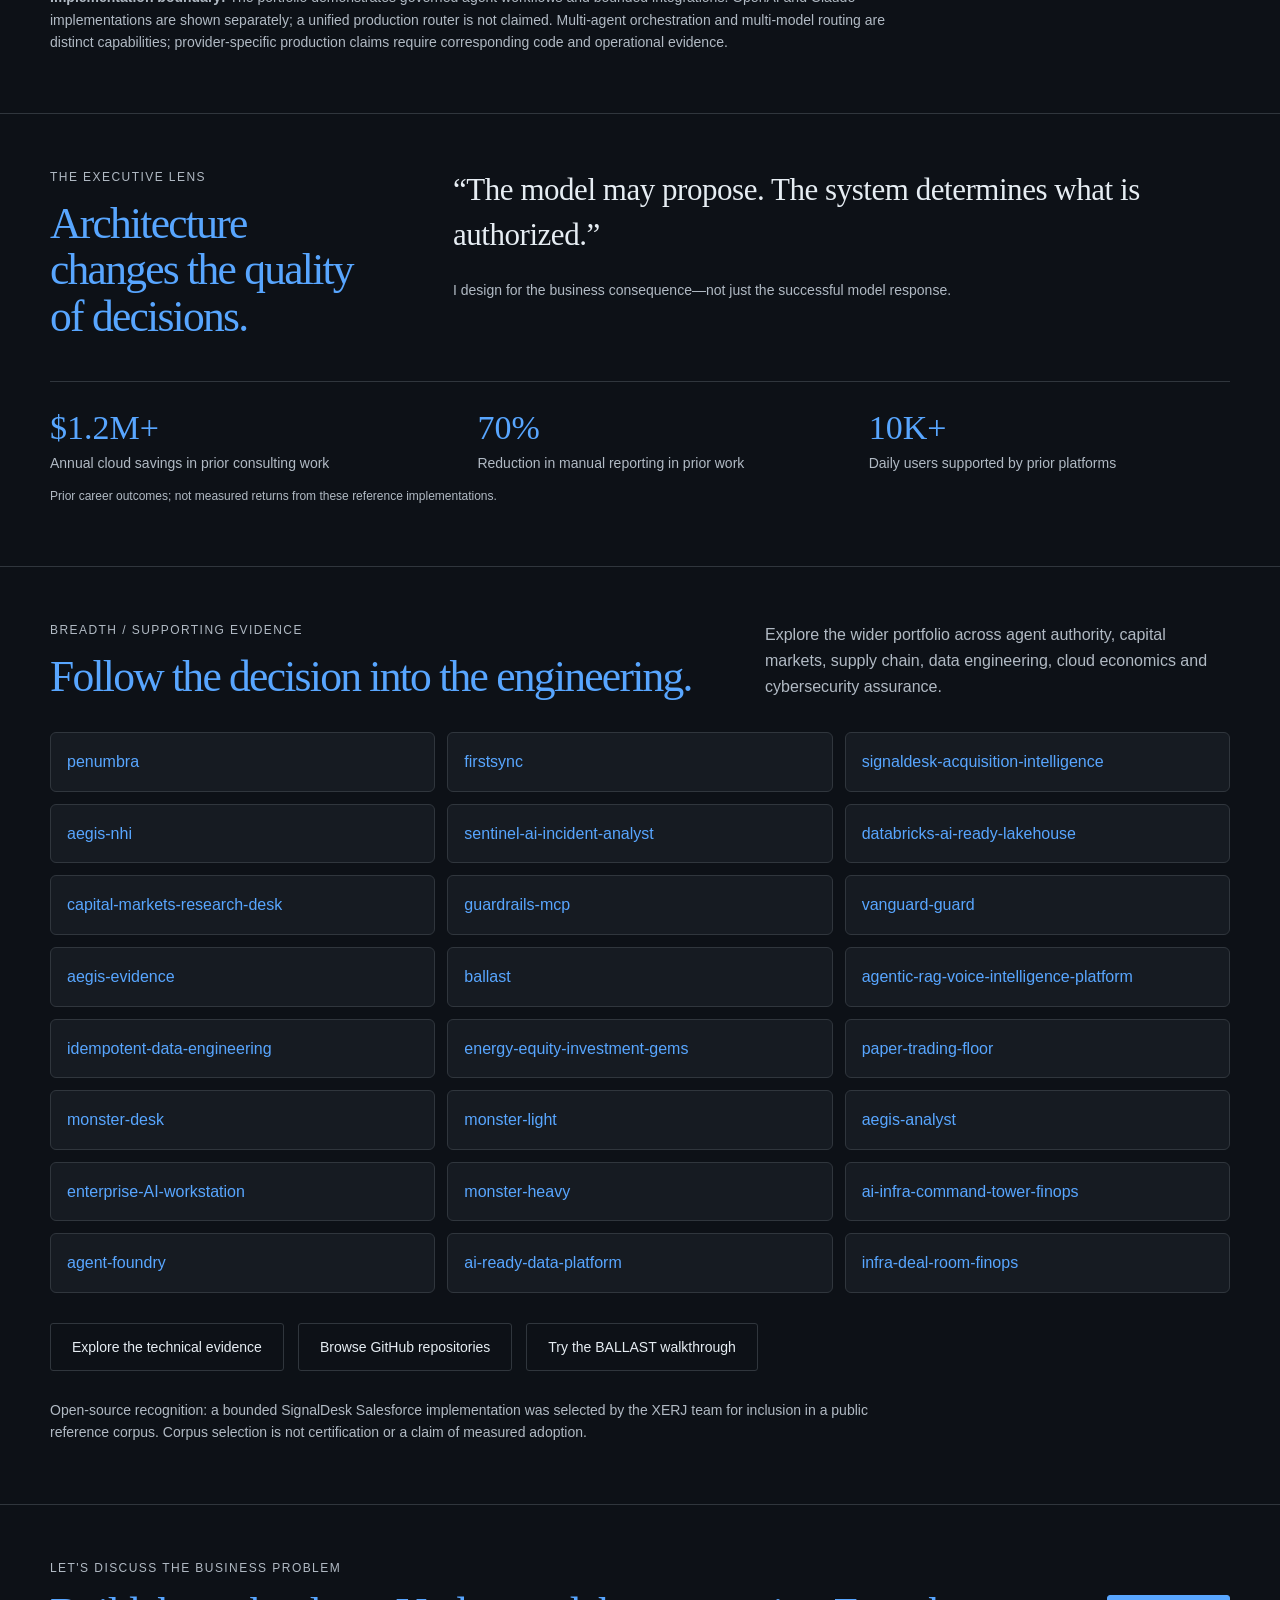
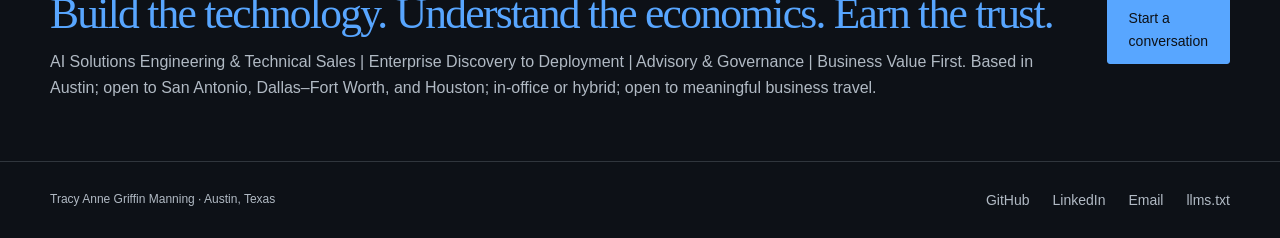
==== commit 9c140f6c: "Feature Penumbra and connect security architecture to the builder story" ====
--- a/index.html
+++ b/index.html
@@ -1,14 +1,15 @@
 <!doctype html>
-<html lang="en"><head><meta charset="utf-8"><meta name="viewport" content="width=device-width, initial-scale=1"><meta name="color-scheme" content="dark"><meta name="theme-color" content="#101416"><meta name="robots" content="index, follow"><title>Tracy Anne Griffin Manning | AI Solutions Engineering &amp; Technical Sales | Enterprise Discovery to Deployment | Advisory &amp; Governance | Business Value First</title><meta name="description" content="Enterprise AI for financial services, capital markets, and energy: infrastructure economics, governance, and reliable execution backed by inspectable engineering."><link rel="canonical" href="https://tam-ds.github.io/"><meta property="og:type" content="website"><meta property="og:title" content="Tracy Anne Griffin Manning | AI Solutions Engineering &amp; Technical Sales | Enterprise Discovery to Deployment | Advisory &amp; Governance | Business Value First"><meta property="og:description" content="AI Solutions Engineering &amp; Technical Sales | Enterprise Discovery to Deployment | Advisory &amp; Governance | Business Value First."><meta property="og:url" content="https://tam-ds.github.io/"><link rel="icon" type="image/svg+xml" href="data:image/svg+xml,%3Csvg%20xmlns%3D%22http%3A%2F%2Fwww.w3.org%2F2000%2Fsvg%22%20viewBox%3D%220%200%2040%2040%22%3E%3Crect%20width%3D%2240%22%20height%3D%2240%22%20rx%3D%224%22%20fill%3D%22%2358a6ff%22%2F%3E%3Cpath%20d%3D%22M9%2011h22v4h-9v16h-4V15H9z%22%20fill%3D%22%230d1117%22%2F%3E%3C%2Fsvg%3E"><link rel="stylesheet" href="styles.css?v=435844355d89"><script type="application/ld+json">{"@context": "https://schema.org", "@type": "Person", "@id": "https://tam-ds.github.io/#person", "name": "Tracy Anne Griffin Manning", "alternateName": "Tracy Manning", "jobTitle": "AI Solutions Engineering & Technical Sales | Enterprise Discovery to Deployment | Advisory & Governance | Business Value First", "description": "AI solutions engineering and technical sales focused on enterprise AI implementation and delivery, C-suite advisory, agentic AI architecture, governance, and technical pre-sales. Designs governed AI applications with controls for authorization, reliability, observability, and cost.", "url": "https://tam-ds.github.io/", "email": "mailto:tmanning@post.harvard.edu", "homeLocation": {"@type": "Place", "name": "Austin, Texas, United States"}, "worksFor": {"@type": "Organization", "name": "Apex AI|ML Engineering LLC"}, "alumniOf": {"@type": "CollegeOrUniversity", "name": "Harvard University"}, "sameAs": ["https://github.com/TAM-DS", "https://www.linkedin.com/in/tracymanning", "https://tam-ds.github.io/"], "knowsAbout": ["AI engineering", "Enterprise AI platforms", "Agentic AI development", "Python", "OpenAI SDK", "Model Context Protocol", "AI governance", "Human-in-the-loop", "AWS", "Linux", "Cloud architecture", "Data engineering", "AI consulting", "Supply chain", "Capital markets", "Cybersecurity"], "subjectOf": [{"@type": "SoftwareSourceCode", "name": "FirstSync", "url": "https://github.com/TAM-DS/firstsync"}, {"@type": "SoftwareSourceCode", "name": "SignalDesk", "url": "https://github.com/TAM-DS/signaldesk-acquisition-intelligence"}, {"@type": "SoftwareSourceCode", "name": "Agent Foundry", "url": "https://github.com/TAM-DS/agent-foundry"}, {"@type": "SoftwareSourceCode", "name": "Databricks AI-Ready Lakehouse", "url": "https://github.com/TAM-DS/databricks-ai-ready-lakehouse"}, {"@type": "SoftwareSourceCode", "name": "AI Infrastructure Intelligence", "url": "https://github.com/TAM-DS/ai-infra-command-tower-finops"}, {"@type": "SoftwareSourceCode", "name": "Agentic RAG & Voice Intelligence", "url": "https://github.com/TAM-DS/agentic-rag-voice-intelligence-platform"}]}</script></head><body><a class="skip" href="#main">Skip to content</a>
+<html lang="en"><head><meta charset="utf-8"><meta name="viewport" content="width=device-width, initial-scale=1"><meta name="color-scheme" content="dark"><meta name="theme-color" content="#101416"><meta name="robots" content="index, follow"><title>Tracy Anne Griffin Manning | AI Solutions Engineering &amp; Technical Sales | Enterprise Discovery to Deployment | Advisory &amp; Governance | Business Value First</title><meta name="description" content="Enterprise AI for financial services, capital markets, and energy: infrastructure economics, governance, and reliable execution backed by inspectable engineering."><link rel="canonical" href="https://tam-ds.github.io/"><meta property="og:type" content="website"><meta property="og:title" content="Tracy Anne Griffin Manning | AI Solutions Engineering &amp; Technical Sales | Enterprise Discovery to Deployment | Advisory &amp; Governance | Business Value First"><meta property="og:description" content="AI Solutions Engineering &amp; Technical Sales | Enterprise Discovery to Deployment | Advisory &amp; Governance | Business Value First."><meta property="og:url" content="https://tam-ds.github.io/"><link rel="icon" type="image/svg+xml" href="data:image/svg+xml,%3Csvg%20xmlns%3D%22http%3A%2F%2Fwww.w3.org%2F2000%2Fsvg%22%20viewBox%3D%220%200%2040%2040%22%3E%3Crect%20width%3D%2240%22%20height%3D%2240%22%20rx%3D%224%22%20fill%3D%22%2358a6ff%22%2F%3E%3Cpath%20d%3D%22M9%2011h22v4h-9v16h-4V15H9z%22%20fill%3D%22%230d1117%22%2F%3E%3C%2Fsvg%3E"><link rel="stylesheet" href="styles.css?v=e901b9886ad7"><script type="application/ld+json">{"@context": "https://schema.org", "@type": "Person", "@id": "https://tam-ds.github.io/#person", "name": "Tracy Anne Griffin Manning", "alternateName": "Tracy Manning", "jobTitle": "AI Solutions Engineering & Technical Sales | Enterprise Discovery to Deployment | Advisory & Governance | Business Value First", "description": "AI solutions engineering and technical sales focused on enterprise AI implementation and delivery, C-suite advisory, agentic AI architecture, governance, and technical pre-sales. Designs governed AI applications with controls for authorization, reliability, observability, and cost.", "url": "https://tam-ds.github.io/", "email": "mailto:tmanning@post.harvard.edu", "homeLocation": {"@type": "Place", "name": "Austin, Texas, United States"}, "worksFor": {"@type": "Organization", "name": "Apex AI|ML Engineering LLC"}, "alumniOf": {"@type": "CollegeOrUniversity", "name": "Harvard University"}, "sameAs": ["https://github.com/TAM-DS", "https://www.linkedin.com/in/tracymanning", "https://tam-ds.github.io/"], "knowsAbout": ["AI engineering", "Enterprise AI platforms", "Agentic AI development", "Python", "OpenAI SDK", "Model Context Protocol", "AI governance", "Human-in-the-loop", "AWS", "Linux", "Cloud architecture", "Data engineering", "AI consulting", "Supply chain", "Capital markets", "Cybersecurity"], "subjectOf": [{"@type": "SoftwareSourceCode", "name": "Penumbra", "url": "https://github.com/TAM-DS/penumbra"}, {"@type": "SoftwareSourceCode", "name": "FirstSync", "url": "https://github.com/TAM-DS/firstsync"}, {"@type": "SoftwareSourceCode", "name": "SignalDesk", "url": "https://github.com/TAM-DS/signaldesk-acquisition-intelligence"}, {"@type": "SoftwareSourceCode", "name": "Agent Foundry", "url": "https://github.com/TAM-DS/agent-foundry"}, {"@type": "SoftwareSourceCode", "name": "Databricks AI-Ready Lakehouse", "url": "https://github.com/TAM-DS/databricks-ai-ready-lakehouse"}, {"@type": "SoftwareSourceCode", "name": "AI Infrastructure Intelligence", "url": "https://github.com/TAM-DS/ai-infra-command-tower-finops"}, {"@type": "SoftwareSourceCode", "name": "Agentic RAG & Voice Intelligence", "url": "https://github.com/TAM-DS/agentic-rag-voice-intelligence-platform"}]}</script></head><body><a class="skip" href="#main">Skip to content</a>
     <header class="header"><div class="wrap nav"><a class="identity" href="index.html" aria-label="Tracy Anne Griffin Manning home"><span class="mark" aria-hidden="true">T</span><span>Tracy Anne Griffin Manning<small>AI Solutions Engineering &amp; Technical Sales | Enterprise Discovery to Deployment | Advisory &amp; Governance | Business Value First</small></span></a><nav class="nav-links" aria-label="Main navigation"><a href="index.html" aria-current="page">Perspective</a><a href="evidence.html">Evidence</a><a href="approach.html">Approach</a></nav></div></header><main id="main">
-<div class="wrap hero"><div><span class="eyebrow">AI Solutions Engineering &amp; Technical Sales | Enterprise Discovery to Deployment | Advisory &amp; Governance | Business Value First</span><h1>Understand the workflow.<br><em>Then build the AI.</em></h1><p class="intro">I build enterprise AI for decisions where money, risk, and accountability matter—connecting financial-services experience with AI architecture, infrastructure economics, and controlled execution.</p><div class="actions"><a class="button primary" href="https://firstsync-demo.fly.dev">Try FirstSync</a><a class="button" href="#flagships">Explore the six projects</a><a class="button" href="approach.html">How I deliver</a></div><p class="location">Based in Austin; open to San Antonio, Dallas–Fort Worth, and Houston; in-office or hybrid; open to meaningful business travel.</p></div><aside class="ledger"><div class="ledger-head"><span>THE DELIVERY DISCIPLINE</span><span>01—04</span></div><p class="ledger-title">From business friction to controlled execution.</p><div class="ledger-row"><span class="ledger-num">01</span><div><strong>Understand the business</strong><small>Workflow, stakeholders, economics, failure cost.</small></div></div><div class="ledger-row"><span class="ledger-num">02</span><div><strong>Architect the boundary</strong><small>Identity, tool limits, policy, and authority.</small></div></div><div class="ledger-row"><span class="ledger-num">03</span><div><strong>Build and validate</strong><small>Working code, tests, evidence, trade-offs.</small></div></div><div class="ledger-row"><span class="ledger-num">04</span><div><strong>Make decisions defensible</strong><small>Human review, uncertainty, and business impact.</small></div></div><p class="ledger-foot">Clarity over cleverness. Correctness over speed. Evidence over hype.</p></aside></div>
-<section class="section" id="flagships"><div class="wrap"><div class="section-header"><div><span class="kicker">FEATURED / FROM WORKFLOW TO DELIVERY</span><h2>Six projects. One delivery discipline.</h2></div><p>Customer onboarding, commercial research, cloud authority, governed data, infrastructure economics and conversational knowledge.</p></div><div class="featured-grid"><article class="featured flagship"><span class="serial">01 / ENTERPRISE ONBOARDING</span><h3>FirstSync</h3><p>Bring customer data into a B2B product through reviewed mappings, dry-runs and controlled migration.</p><p class="capability-scope">Hosted reference demo</p><a class="text-link" href="https://github.com/TAM-DS/firstsync">Explore the repository</a></article><article class="featured flagship"><span class="serial">02 / COMMERCIAL AI &amp; CRM</span><h3>SignalDesk</h3><p>Research companies with source-linked evidence and bounded Salesforce access.</p><p class="capability-scope">Developer-org proof</p><a class="text-link" href="https://github.com/TAM-DS/signaldesk-acquisition-intelligence">Explore the repository</a></article><article class="featured flagship"><span class="serial">03 / ENTERPRISE AI</span><h3>Agent Foundry</h3><p>An agent can become more capable without quietly becoming more powerful.</p><p class="capability-scope">Verified AWS DEV lifecycle</p><a class="text-link" href="https://github.com/TAM-DS/agent-foundry">Explore the repository</a></article><article class="featured flagship"><span class="serial">04 / DATA ENGINEERING</span><h3>Databricks AI-Ready Lakehouse</h3><p>Turn raw shipment data into traceable Gold data products with explicit quality gates.</p><p class="capability-scope">Databricks reference run</p><a class="text-link" href="https://github.com/TAM-DS/databricks-ai-ready-lakehouse">Explore the repository</a></article><article class="featured flagship"><span class="serial">05 / INFRASTRUCTURE ECONOMICS</span><h3>AI Infrastructure Intelligence</h3><p>Connect cloud spend, GPU usage and AI cost assumptions to executive decisions.</p><p class="capability-scope">Modeled FinOps reference</p><a class="text-link" href="https://github.com/TAM-DS/ai-infra-command-tower-finops">Explore the repository</a></article><article class="featured flagship"><span class="serial">06 / KNOWLEDGE &amp; VOICE WORKFLOWS</span><h3>Agentic RAG &amp; Voice Intelligence</h3><p>Connect maintained business knowledge to retrieval, conversation and voice through managed services.</p><p class="capability-scope">Low-code architecture case</p><a class="text-link" href="https://github.com/TAM-DS/agentic-rag-voice-intelligence-platform">Explore the repository</a></article></div><p class="evidence-note">FirstSync is a hosted reference implementation with synthetic orgs and precomputed model proposals. Inspect each repository for its validation evidence and operating scope.</p></div></section>
-<section class="section" id="capabilities"><div class="wrap"><div class="section-header"><div><span class="kicker">BUSINESS VALUE / ENGINEERING EVIDENCE</span><h2>Three areas of impact.</h2></div><p>Strategy, governance, and execution—each connected to working code and reviewable evidence.</p></div><div class="featured-grid capability-grid"><article class="featured capability"><span class="serial">01 / CAPABILITY</span><h3>AI Strategy &amp; Infrastructure Economics</h3><p class="capability-hook">Make the economics inspectable.</p><p>Translate AI architecture into cost, performance, and risk trade-offs that executives can evaluate before committing capital.</p><ul class="capability-projects"><li><a href="https://github.com/TAM-DS/ai-ready-data-platform">AI-Ready Data Platform</a><span>Bounded business claims and deterministic reconciliation.</span></li><li><a href="https://github.com/TAM-DS/infra-deal-room-finops">FinOps for M&amp;A Infrastructure DD</a><span>Infrastructure diligence, remediation costs, and financial sensitivity.</span></li><li><a href="https://github.com/TAM-DS/ai-infra-command-tower-finops">AI Infrastructure Intelligence</a><span>Multi-cloud spend, GPU costs, and optimization scenarios.</span></li></ul><a class="text-link" href="https://github.com/TAM-DS/infra-deal-room-finops/blob/main/docs/ASSUMPTIONS.md">Review the financial assumptions</a><p class="capability-scope">Published FinOps figures are synthetic and modeled; career outcomes are separate.</p></article><article class="featured capability"><span class="serial">02 / CAPABILITY</span><h3>AI Governance, Cyber Risk &amp; Audit Evidence</h3><p class="capability-hook">Make accountability visible.</p><p>Build explicit authorization boundaries, accountable ownership, and traceable evidence for human review.</p><ul class="capability-projects"><li><a href="https://github.com/TAM-DS/vanguard-guard">VANGUARD-Guard</a><span>AI inventory, risk assessment, and ownership workflows.</span></li><li><a href="https://github.com/TAM-DS/aegis-nhi">AEGIS-NHI</a><span>Connected investigations and modeled financial exposure.</span></li><li><a href="https://github.com/TAM-DS/aegis-evidence">AEGIS Evidence</a><span>Replayable workpapers and SHA-256-verifiable archives.</span></li><li><a href="https://github.com/TAM-DS/guardrails-mcp">GuardRails-MCP</a><span>Published Python package and MCP server for prompt-regression evidence.</span></li></ul><a class="text-link" href="https://github.com/TAM-DS/aegis-nhi/blob/main/docs/CONNECTED_INVESTIGATION.md#evidence-linked-decision-brief">Inspect an evidence-linked decision brief</a><p class="capability-scope">Reference workflows and synthetic cases; framework mappings are not certification.</p></article><article class="featured capability"><span class="serial">03 / CAPABILITY</span><h3>Capital Markets, Energy &amp; Reliable Execution</h3><p class="capability-hook">Keep research and execution accountable.</p><p>Connect financial and operational context with research tools, supply-chain decision support, and controlled execution.</p><ul class="capability-projects"><li><a href="https://github.com/TAM-DS/capital-markets-research-desk">Capital Markets Research Desk</a><span>Historical research and fixed-rule holdout evaluation.</span></li><li><a href="https://github.com/TAM-DS/energy-equity-investment-gems">Energy Equity Investment Gems</a><span>Explicit momentum, volatility, and liquidity screening.</span></li><li><a href="https://github.com/TAM-DS/ballast">BALLAST</a><span>Energy-route and semiconductor supply-chain scenarios.</span></li><li><a href="https://github.com/TAM-DS/monster-heavy">Monster Heavy</a><span>Governed paper execution, retries, concurrency, and recovery.</span></li><li><a href="https://github.com/TAM-DS/paper-trading-floor">Paper Trading Floor</a><span>Persistent paper ledger with cash checks and replay protection.</span></li></ul><a class="text-link" href="https://github.com/TAM-DS/monster-heavy/blob/main/tests/integration/test_recovery_release.py">Inspect worker-recovery and retry tests</a><p class="capability-scope">Historical research and simulated execution; no live trading or investment-return claims.</p></article></div><div class="integration-proof"><span class="kicker">ENTERPRISE INTEGRATION / EXTERNAL RECOGNITION</span><h3>SignalDesk: evidence-linked research, bounded Salesforce access.</h3><p>The XERJ team selected its Salesforce GET-only implementation for a public code-reference corpus. The integration demonstrates read-only access, opt-out checks, fail-closed validation, and human outreach authority.</p><a class="text-link" href="https://github.com/TAM-DS/signaldesk-acquisition-intelligence">Inspect SignalDesk and its integration controls</a><p class="capability-scope">Developer-org and simulated-HTTP evidence; no automated CRM writes or outreach. Corpus selection is not certification.</p></div></div></section>
+<div class="wrap hero"><div><span class="eyebrow">AI Solutions Engineering &amp; Technical Sales | Enterprise Discovery to Deployment | Advisory &amp; Governance | Business Value First</span><h1>Understand the workflow.<br><em>Then build the AI.</em></h1><p class="intro">I build enterprise AI for decisions where money, risk, and accountability matter—connecting financial-services experience with AI architecture, infrastructure economics, and controlled execution.</p><div class="actions"><a class="button primary" href="https://firstsync-demo.fly.dev">Try FirstSync</a><a class="button" href="#flagships">Explore the featured projects</a><a class="button" href="approach.html">How I deliver</a></div><p class="location">Based in Austin; open to San Antonio, Dallas–Fort Worth, and Houston; in-office or hybrid; open to meaningful business travel.</p></div><aside class="ledger"><div class="ledger-head"><span>THE DELIVERY DISCIPLINE</span><span>01—04</span></div><p class="ledger-title">From business friction to controlled execution.</p><div class="ledger-row"><span class="ledger-num">01</span><div><strong>Understand the business</strong><small>Workflow, stakeholders, economics, failure cost.</small></div></div><div class="ledger-row"><span class="ledger-num">02</span><div><strong>Architect the boundary</strong><small>Identity, tool limits, policy, and authority.</small></div></div><div class="ledger-row"><span class="ledger-num">03</span><div><strong>Build and validate</strong><small>Working code, tests, evidence, trade-offs.</small></div></div><div class="ledger-row"><span class="ledger-num">04</span><div><strong>Make decisions defensible</strong><small>Human review, uncertainty, and business impact.</small></div></div><p class="ledger-foot">Clarity over cleverness. Correctness over speed. Evidence over hype.</p></aside></div>
+<section class="section" id="flagships"><div class="wrap"><div class="section-header"><div><span class="kicker">FEATURED / FROM WORKFLOW TO DELIVERY</span><h2>Seven projects. One delivery discipline.</h2></div><p>Security investigations, customer onboarding, commercial research, cloud authority, governed data, infrastructure economics and conversational knowledge.</p></div><div class="featured-grid"><article class="featured flagship"><span class="serial">01 / AI SECURITY &amp; COUNTERINTELLIGENCE</span><h3>Penumbra</h3><p>Investigate connected threats while keeping the defending agent within explicit authority boundaries.</p><p class="capability-scope">Synthetic telemetry · simulated containment</p><a class="text-link" href="evidence.html#penumbra">Inspect the evidence brief</a></article><article class="featured flagship"><span class="serial">02 / ENTERPRISE ONBOARDING</span><h3>FirstSync</h3><p>Bring customer data into a B2B product through reviewed mappings, dry-runs and controlled migration.</p><p class="capability-scope">Hosted reference demo</p><a class="text-link" href="https://github.com/TAM-DS/firstsync">Explore the repository</a></article><article class="featured flagship"><span class="serial">03 / COMMERCIAL AI &amp; CRM</span><h3>SignalDesk</h3><p>Research companies with source-linked evidence and bounded Salesforce access.</p><p class="capability-scope">Developer-org proof</p><a class="text-link" href="https://github.com/TAM-DS/signaldesk-acquisition-intelligence">Explore the repository</a></article><article class="featured flagship"><span class="serial">04 / ENTERPRISE AI</span><h3>Agent Foundry</h3><p>An agent can become more capable without quietly becoming more powerful.</p><p class="capability-scope">Verified AWS DEV lifecycle</p><a class="text-link" href="https://github.com/TAM-DS/agent-foundry">Explore the repository</a></article><article class="featured flagship"><span class="serial">05 / DATA ENGINEERING</span><h3>Databricks AI-Ready Lakehouse</h3><p>Turn raw shipment data into traceable Gold data products with explicit quality gates.</p><p class="capability-scope">Databricks reference run</p><a class="text-link" href="https://github.com/TAM-DS/databricks-ai-ready-lakehouse">Explore the repository</a></article><article class="featured flagship"><span class="serial">06 / INFRASTRUCTURE ECONOMICS</span><h3>AI Infrastructure Intelligence</h3><p>Connect cloud spend, GPU usage and AI cost assumptions to executive decisions.</p><p class="capability-scope">Modeled FinOps reference</p><a class="text-link" href="https://github.com/TAM-DS/ai-infra-command-tower-finops">Explore the repository</a></article><article class="featured flagship"><span class="serial">07 / KNOWLEDGE &amp; VOICE WORKFLOWS</span><h3>Agentic RAG &amp; Voice Intelligence</h3><p>Connect maintained business knowledge to retrieval, conversation and voice through managed services.</p><p class="capability-scope">Low-code architecture case</p><a class="text-link" href="https://github.com/TAM-DS/agentic-rag-voice-intelligence-platform">Explore the repository</a></article></div><p class="evidence-note">FirstSync is a hosted reference implementation with synthetic orgs and precomputed model proposals. Inspect each repository for its validation evidence and operating scope.</p></div></section>
+<section class="section" id="penumbra-story"><div class="wrap"><div class="section-header"><div><span class="kicker">THE CONNECTION / PEOPLE, PATTERNS &amp; SECURITY</span><h2>Penumbra closes a loop.</h2></div><p>Agents that help defend an organization must themselves be defensible.</p></div><div class="model-lead"><div><p class="model-statement">No single signal tells the whole story.<br><em>The pattern matters.</em></p><p>Penumbra takes its name from the partial shadow: the space between full light and darkness. My fascination with Kepler led me, at Harvard, to write about the music of the spheres. What I carry into security architecture is the importance of looking at the whole system.</p></div><div><p>The moon has two sides, and so do I: the extrovert who works across executives, engineers, Legal and HR, and the focused builder who turns those conversations into working systems. Penumbra needed both.</p><p>In 2017, I was writing <a href="https://cyberessentialsdotblog.wordpress.com/">Hacking The Human</a> about insider threats, social engineering and cybercrime-as-a-service. Today I build agentic AI. Penumbra connects those threads through evidence-linked investigation, explicit tool boundaries and human-reviewed containment.</p></div></div><div class="actions"><a class="button primary" href="https://github.com/TAM-DS/penumbra">Explore Penumbra</a><a class="button" href="https://github.com/TAM-DS/penumbra#why-penumbra-a-note-from-the-builder">Read the full builder story</a></div><p class="evidence-note">Synthetic reference implementation with a keyless deterministic demo and optional Claude backend. Live telemetry connectors and SSO-bound approval remain roadmap work; containment is simulated.</p></div></section>
+<section class="section" id="capabilities"><div class="wrap"><div class="section-header"><div><span class="kicker">BUSINESS VALUE / ENGINEERING EVIDENCE</span><h2>Three areas of impact.</h2></div><p>Strategy, governance, and execution—each connected to working code and reviewable evidence.</p></div><div class="featured-grid capability-grid"><article class="featured capability"><span class="serial">02 / CAPABILITY</span><h3>AI Strategy &amp; Infrastructure Economics</h3><p class="capability-hook">Make the economics inspectable.</p><p>Translate AI architecture into cost, performance, and risk trade-offs that executives can evaluate before committing capital.</p><ul class="capability-projects"><li><a href="https://github.com/TAM-DS/ai-ready-data-platform">AI-Ready Data Platform</a><span>Bounded business claims and deterministic reconciliation.</span></li><li><a href="https://github.com/TAM-DS/infra-deal-room-finops">FinOps for M&amp;A Infrastructure DD</a><span>Infrastructure diligence, remediation costs, and financial sensitivity.</span></li><li><a href="https://github.com/TAM-DS/ai-infra-command-tower-finops">AI Infrastructure Intelligence</a><span>Multi-cloud spend, GPU costs, and optimization scenarios.</span></li></ul><a class="text-link" href="https://github.com/TAM-DS/infra-deal-room-finops/blob/main/docs/ASSUMPTIONS.md">Review the financial assumptions</a><p class="capability-scope">Published FinOps figures are synthetic and modeled; career outcomes are separate.</p></article><article class="featured capability"><span class="serial">03 / CAPABILITY</span><h3>AI Governance, Cyber Risk &amp; Audit Evidence</h3><p class="capability-hook">Make accountability visible.</p><p>Build explicit authorization boundaries, accountable ownership, and traceable evidence for human review.</p><ul class="capability-projects"><li><a href="https://github.com/TAM-DS/vanguard-guard">VANGUARD-Guard</a><span>AI inventory, risk assessment, and ownership workflows.</span></li><li><a href="https://github.com/TAM-DS/aegis-nhi">AEGIS-NHI</a><span>Connected investigations and modeled financial exposure.</span></li><li><a href="https://github.com/TAM-DS/aegis-evidence">AEGIS Evidence</a><span>Replayable workpapers and SHA-256-verifiable archives.</span></li><li><a href="https://github.com/TAM-DS/guardrails-mcp">GuardRails-MCP</a><span>Published Python package and MCP server for prompt-regression evidence.</span></li></ul><a class="text-link" href="https://github.com/TAM-DS/aegis-nhi/blob/main/docs/CONNECTED_INVESTIGATION.md#evidence-linked-decision-brief">Inspect an evidence-linked decision brief</a><p class="capability-scope">Reference workflows and synthetic cases; framework mappings are not certification.</p></article><article class="featured capability"><span class="serial">04 / CAPABILITY</span><h3>Capital Markets, Energy &amp; Reliable Execution</h3><p class="capability-hook">Keep research and execution accountable.</p><p>Connect financial and operational context with research tools, supply-chain decision support, and controlled execution.</p><ul class="capability-projects"><li><a href="https://github.com/TAM-DS/capital-markets-research-desk">Capital Markets Research Desk</a><span>Historical research and fixed-rule holdout evaluation.</span></li><li><a href="https://github.com/TAM-DS/energy-equity-investment-gems">Energy Equity Investment Gems</a><span>Explicit momentum, volatility, and liquidity screening.</span></li><li><a href="https://github.com/TAM-DS/ballast">BALLAST</a><span>Energy-route and semiconductor supply-chain scenarios.</span></li><li><a href="https://github.com/TAM-DS/monster-heavy">Monster Heavy</a><span>Governed paper execution, retries, concurrency, and recovery.</span></li><li><a href="https://github.com/TAM-DS/paper-trading-floor">Paper Trading Floor</a><span>Persistent paper ledger with cash checks and replay protection.</span></li></ul><a class="text-link" href="https://github.com/TAM-DS/monster-heavy/blob/main/tests/integration/test_recovery_release.py">Inspect worker-recovery and retry tests</a><p class="capability-scope">Historical research and simulated execution; no live trading or investment-return claims.</p></article></div><div class="integration-proof"><span class="kicker">ENTERPRISE INTEGRATION / EXTERNAL RECOGNITION</span><h3>SignalDesk: evidence-linked research, bounded Salesforce access.</h3><p>The XERJ team selected its Salesforce GET-only implementation for a public code-reference corpus. The integration demonstrates read-only access, opt-out checks, fail-closed validation, and human outreach authority.</p><a class="text-link" href="https://github.com/TAM-DS/signaldesk-acquisition-intelligence">Inspect SignalDesk and its integration controls</a><p class="capability-scope">Developer-org and simulated-HTTP evidence; no automated CRM writes or outreach. Corpus selection is not certification.</p></div></div></section>
 <section class="section model-section" id="model-engineering"><div class="wrap"><div class="section-header"><div><span class="kicker">ENGINEERING DISCIPLINE / MODEL-AGNOSTIC ARCHITECTURE</span><h2>Choose the capability. Govern the execution.</h2></div><p>Model selection is an engineering decision—not a brand preference. Accuracy, latency, cost, context, retrieval, security, and failure behavior determine the fit.</p></div>
 <div class="model-lead"><div><span class="serial">MULTI-MODEL EVALUATION · CONTROLLED RUNTIMES</span><p class="model-statement">The model is a component.<br><em>The architecture is the product.</em></p></div><p>My work spans agentic workflows, model-assisted engineering, enterprise integrations, and deterministic control layers. I evaluate multiple model ecosystems for specific workloads while keeping policy enforcement, permissions, validation, and human accountability outside the model.</p></div>
 <div class="model-grid">
 <article class="model-card"><span class="model-index">01 / OPENAI</span><h3>GPT / Codex</h3><p class="model-role">Structured research &amp; software engineering</p><p>Bounded AI research, source-linked findings, coding assistance, and validated data workflows.</p><a class="text-link" href="https://github.com/TAM-DS/signaldesk-acquisition-intelligence">Inspect a bounded OpenAI workflow</a></article>
-<article class="model-card"><span class="model-index">02 / ANTHROPIC</span><h3>Claude</h3><p class="model-role">Complex reasoning &amp; tool-use design</p><p>FirstSync uses Claude to inspect source schemas, propose mappings and explain onboarding blockers.</p><a class="text-link" href="https://github.com/TAM-DS/firstsync">Inspect FirstSync and its evaluations</a></article>
+<article class="model-card"><span class="model-index">02 / ANTHROPIC</span><h3>Claude</h3><p class="model-role">Complex reasoning &amp; tool-use design</p><p>FirstSync uses Claude for schema mapping. Penumbra offers a Claude tool-use backend behind the same scoped tools and policy gate as its deterministic demo.</p><a class="text-link" href="https://github.com/TAM-DS/firstsync">Inspect FirstSync and its evaluations</a></article>
 
 
 </div>
@@ -16,7 +17,7 @@
 <p class="evidence-note"><strong>Implementation boundary:</strong> The portfolio demonstrates governed agent workflows and bounded integrations. OpenAI and Claude implementations are shown separately; a unified production router is not claimed. Multi-agent orchestration and multi-model routing are distinct capabilities; provider-specific production claims require corresponding code and operational evidence.</p></div></section>
 
 <section class="section"><div class="wrap"><div class="quote-section"><div><span class="kicker">THE EXECUTIVE LENS</span><h2>Architecture changes the quality of decisions.</h2></div><div><blockquote>“The model may propose. The system determines what is authorized.”</blockquote><p class="caption">I design for the business consequence—not just the successful model response.</p></div></div><div class="career-strip"><div><span class="value">$1.2M+</span><small>Annual cloud savings in prior consulting work</small></div><div><span class="value">70%</span><small>Reduction in manual reporting in prior work</small></div><div><span class="value">10K+</span><small>Daily users supported by prior platforms</small></div></div><p class="career-label">Prior career outcomes; not measured returns from these reference implementations.</p></div></section>
-<section class="section"><div class="wrap"><div class="section-header"><div><span class="kicker">BREADTH / SUPPORTING EVIDENCE</span><h2>Follow the decision into the engineering.</h2></div><p>Explore the wider portfolio across agent authority, capital markets, supply chain, data engineering, cloud economics and cybersecurity assurance.</p></div><ul class="repo-directory" aria-label="Current project repositories"><li><a href="https://github.com/TAM-DS/firstsync">firstsync</a></li><li><a href="https://github.com/TAM-DS/signaldesk-acquisition-intelligence">signaldesk-acquisition-intelligence</a></li><li><a href="https://github.com/TAM-DS/aegis-nhi">aegis-nhi</a></li><li><a href="https://github.com/TAM-DS/sentinel-ai-incident-analyst">sentinel-ai-incident-analyst</a></li><li><a href="https://github.com/TAM-DS/databricks-ai-ready-lakehouse">databricks-ai-ready-lakehouse</a></li><li><a href="https://github.com/TAM-DS/capital-markets-research-desk">capital-markets-research-desk</a></li><li><a href="https://github.com/TAM-DS/guardrails-mcp">guardrails-mcp</a></li><li><a href="https://github.com/TAM-DS/vanguard-guard">vanguard-guard</a></li><li><a href="https://github.com/TAM-DS/aegis-evidence">aegis-evidence</a></li><li><a href="https://github.com/TAM-DS/ballast">ballast</a></li><li><a href="https://github.com/TAM-DS/agentic-rag-voice-intelligence-platform">agentic-rag-voice-intelligence-platform</a></li><li><a href="https://github.com/TAM-DS/idempotent-data-engineering">idempotent-data-engineering</a></li><li><a href="https://github.com/TAM-DS/energy-equity-investment-gems">energy-equity-investment-gems</a></li><li><a href="https://github.com/TAM-DS/paper-trading-floor">paper-trading-floor</a></li><li><a href="https://github.com/TAM-DS/monster-desk">monster-desk</a></li><li><a href="https://github.com/TAM-DS/monster-light">monster-light</a></li><li><a href="https://github.com/TAM-DS/aegis-analyst">aegis-analyst</a></li><li><a href="https://github.com/TAM-DS/enterprise-AI-workstation">enterprise-AI-workstation</a></li><li><a href="https://github.com/TAM-DS/monster-heavy">monster-heavy</a></li><li><a href="https://github.com/TAM-DS/ai-infra-command-tower-finops">ai-infra-command-tower-finops</a></li><li><a href="https://github.com/TAM-DS/agent-foundry">agent-foundry</a></li><li><a href="https://github.com/TAM-DS/ai-ready-data-platform">ai-ready-data-platform</a></li><li><a href="https://github.com/TAM-DS/infra-deal-room-finops">infra-deal-room-finops</a></li></ul><div class="actions"><a class="button" href="evidence.html">Explore the technical evidence</a><a class="button" href="https://github.com/TAM-DS">Browse GitHub repositories</a><a class="button" href="demo.html">Try the BALLAST walkthrough</a></div><p class="evidence-note">Open-source recognition: a bounded SignalDesk Salesforce implementation was selected by the XERJ team for inclusion in a public reference corpus. Corpus selection is not certification or a claim of measured adoption.</p></div></section>
+<section class="section"><div class="wrap"><div class="section-header"><div><span class="kicker">BREADTH / SUPPORTING EVIDENCE</span><h2>Follow the decision into the engineering.</h2></div><p>Explore the wider portfolio across agent authority, capital markets, supply chain, data engineering, cloud economics and cybersecurity assurance.</p></div><ul class="repo-directory" aria-label="Current project repositories"><li><a href="https://github.com/TAM-DS/penumbra">penumbra</a></li><li><a href="https://github.com/TAM-DS/firstsync">firstsync</a></li><li><a href="https://github.com/TAM-DS/signaldesk-acquisition-intelligence">signaldesk-acquisition-intelligence</a></li><li><a href="https://github.com/TAM-DS/aegis-nhi">aegis-nhi</a></li><li><a href="https://github.com/TAM-DS/sentinel-ai-incident-analyst">sentinel-ai-incident-analyst</a></li><li><a href="https://github.com/TAM-DS/databricks-ai-ready-lakehouse">databricks-ai-ready-lakehouse</a></li><li><a href="https://github.com/TAM-DS/capital-markets-research-desk">capital-markets-research-desk</a></li><li><a href="https://github.com/TAM-DS/guardrails-mcp">guardrails-mcp</a></li><li><a href="https://github.com/TAM-DS/vanguard-guard">vanguard-guard</a></li><li><a href="https://github.com/TAM-DS/aegis-evidence">aegis-evidence</a></li><li><a href="https://github.com/TAM-DS/ballast">ballast</a></li><li><a href="https://github.com/TAM-DS/agentic-rag-voice-intelligence-platform">agentic-rag-voice-intelligence-platform</a></li><li><a href="https://github.com/TAM-DS/idempotent-data-engineering">idempotent-data-engineering</a></li><li><a href="https://github.com/TAM-DS/energy-equity-investment-gems">energy-equity-investment-gems</a></li><li><a href="https://github.com/TAM-DS/paper-trading-floor">paper-trading-floor</a></li><li><a href="https://github.com/TAM-DS/monster-desk">monster-desk</a></li><li><a href="https://github.com/TAM-DS/monster-light">monster-light</a></li><li><a href="https://github.com/TAM-DS/aegis-analyst">aegis-analyst</a></li><li><a href="https://github.com/TAM-DS/enterprise-AI-workstation">enterprise-AI-workstation</a></li><li><a href="https://github.com/TAM-DS/monster-heavy">monster-heavy</a></li><li><a href="https://github.com/TAM-DS/ai-infra-command-tower-finops">ai-infra-command-tower-finops</a></li><li><a href="https://github.com/TAM-DS/agent-foundry">agent-foundry</a></li><li><a href="https://github.com/TAM-DS/ai-ready-data-platform">ai-ready-data-platform</a></li><li><a href="https://github.com/TAM-DS/infra-deal-room-finops">infra-deal-room-finops</a></li></ul><div class="actions"><a class="button" href="evidence.html">Explore the technical evidence</a><a class="button" href="https://github.com/TAM-DS">Browse GitHub repositories</a><a class="button" href="demo.html">Try the BALLAST walkthrough</a></div><p class="evidence-note">Open-source recognition: a bounded SignalDesk Salesforce implementation was selected by the XERJ team for inclusion in a public reference corpus. Corpus selection is not certification or a claim of measured adoption.</p></div></section>
 <section class="section"><div class="wrap contact-band"><div><span class="kicker">LET'S DISCUSS THE BUSINESS PROBLEM</span><h2>Build the technology. Understand the economics. Earn the trust.</h2><p>AI Solutions Engineering &amp; Technical Sales | Enterprise Discovery to Deployment | Advisory &amp; Governance | Business Value First. Based in Austin; open to San Antonio, Dallas–Fort Worth, and Houston; in-office or hybrid; open to meaningful business travel.</p></div><a class="button primary" href="https://www.linkedin.com/in/tracymanning" target="_blank" rel="noopener noreferrer">Start a conversation</a></div></section>
 </main><footer class="footer"><div class="wrap footer-row"><span>Tracy Anne Griffin Manning · Austin, Texas</span><nav class="footer-links" aria-label="Professional links"><a href="https://github.com/TAM-DS" target="_blank" rel="noopener noreferrer">GitHub<span class="visually-hidden"> (opens in a new tab)</span></a><a href="https://www.linkedin.com/in/tracymanning" target="_blank" rel="noopener noreferrer">LinkedIn<span class="visually-hidden"> (opens in a new tab)</span></a><a href="mailto:tmanning@post.harvard.edu">Email</a><a href="llms.txt">llms.txt</a></nav></div></footer></body></html>
 
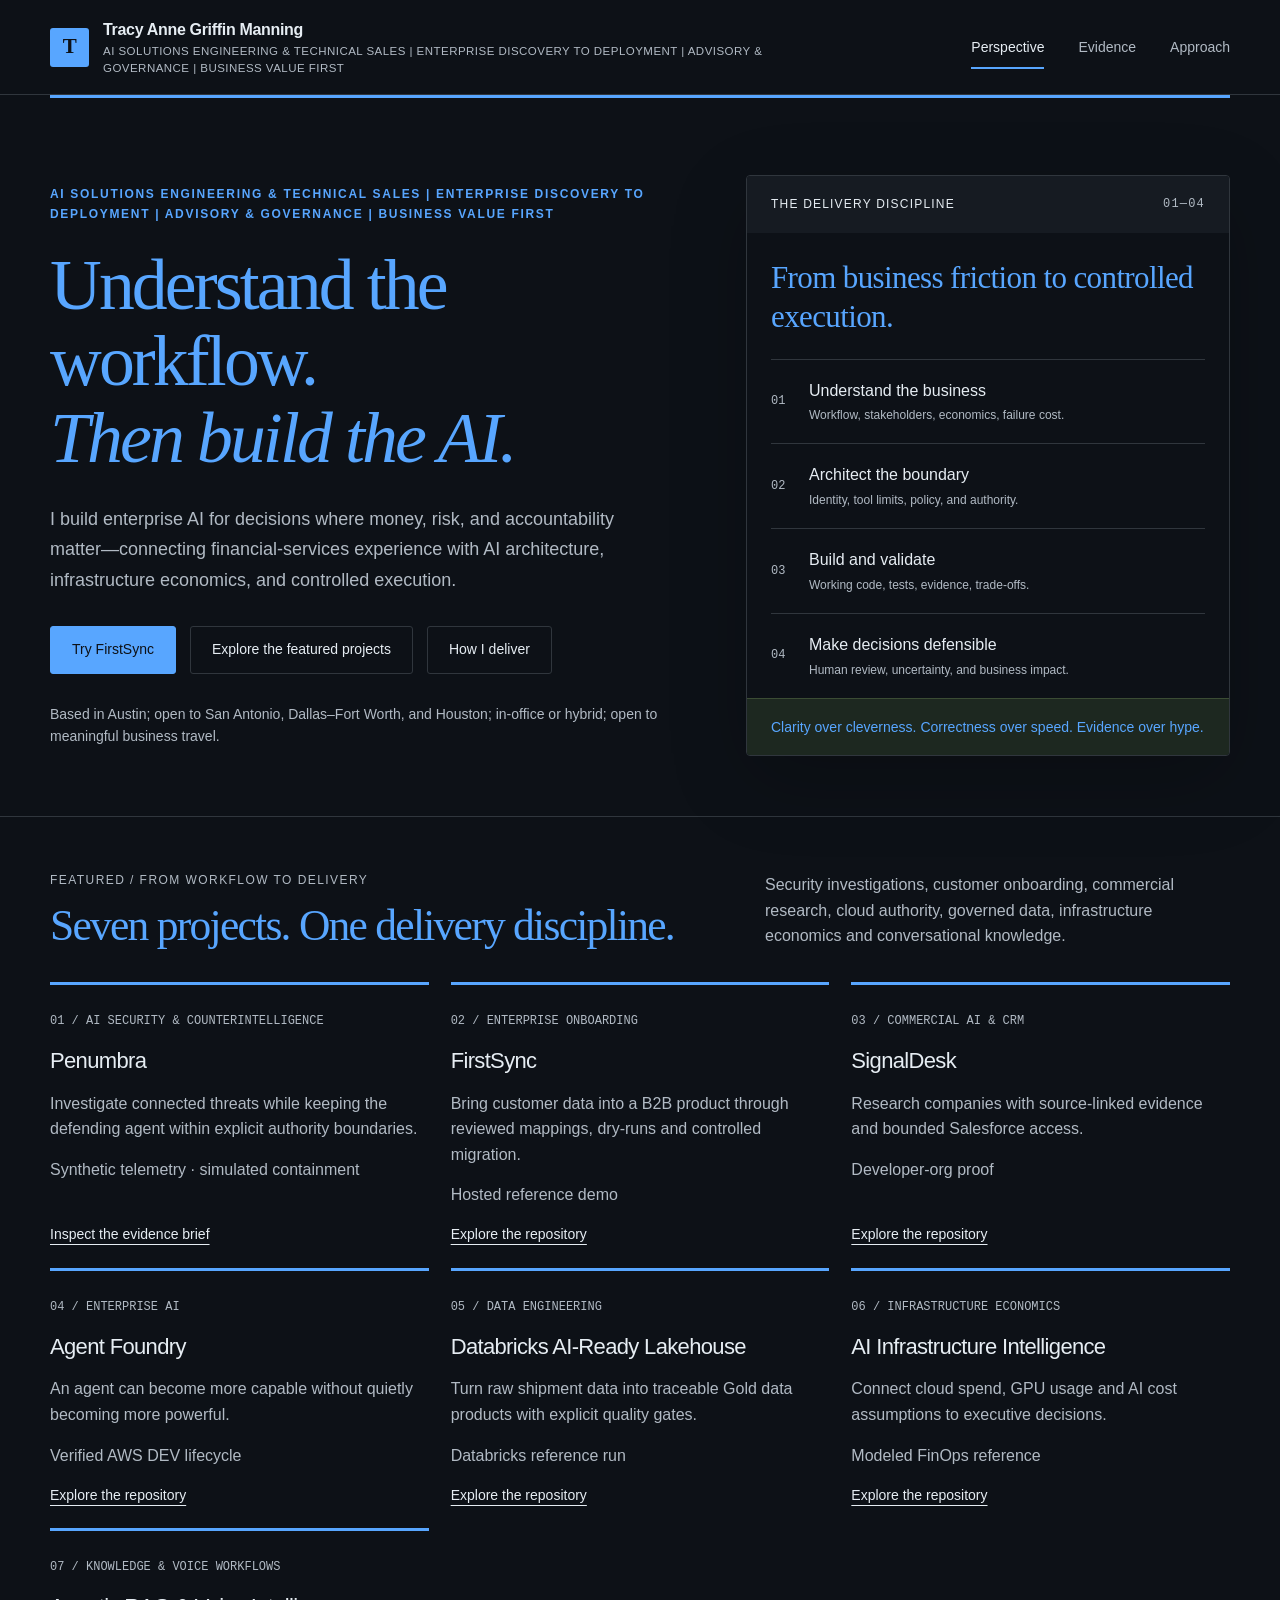
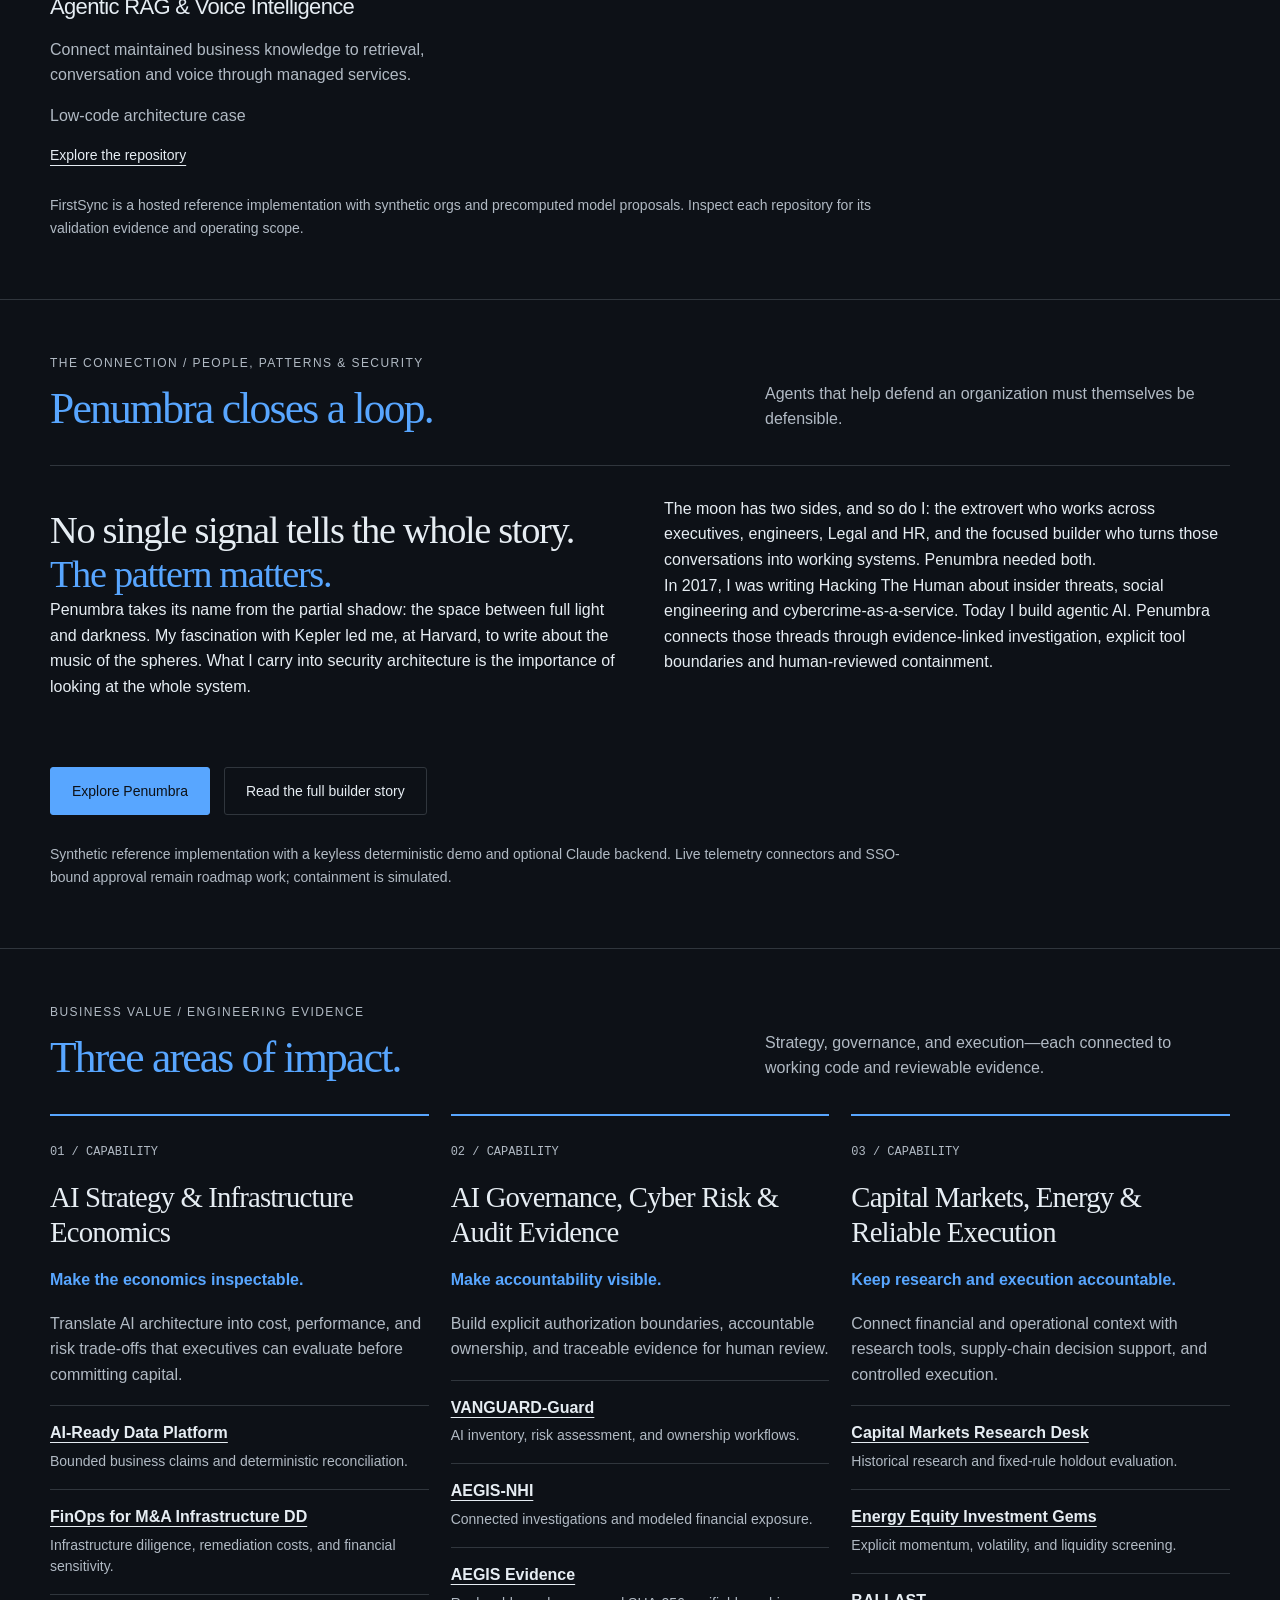
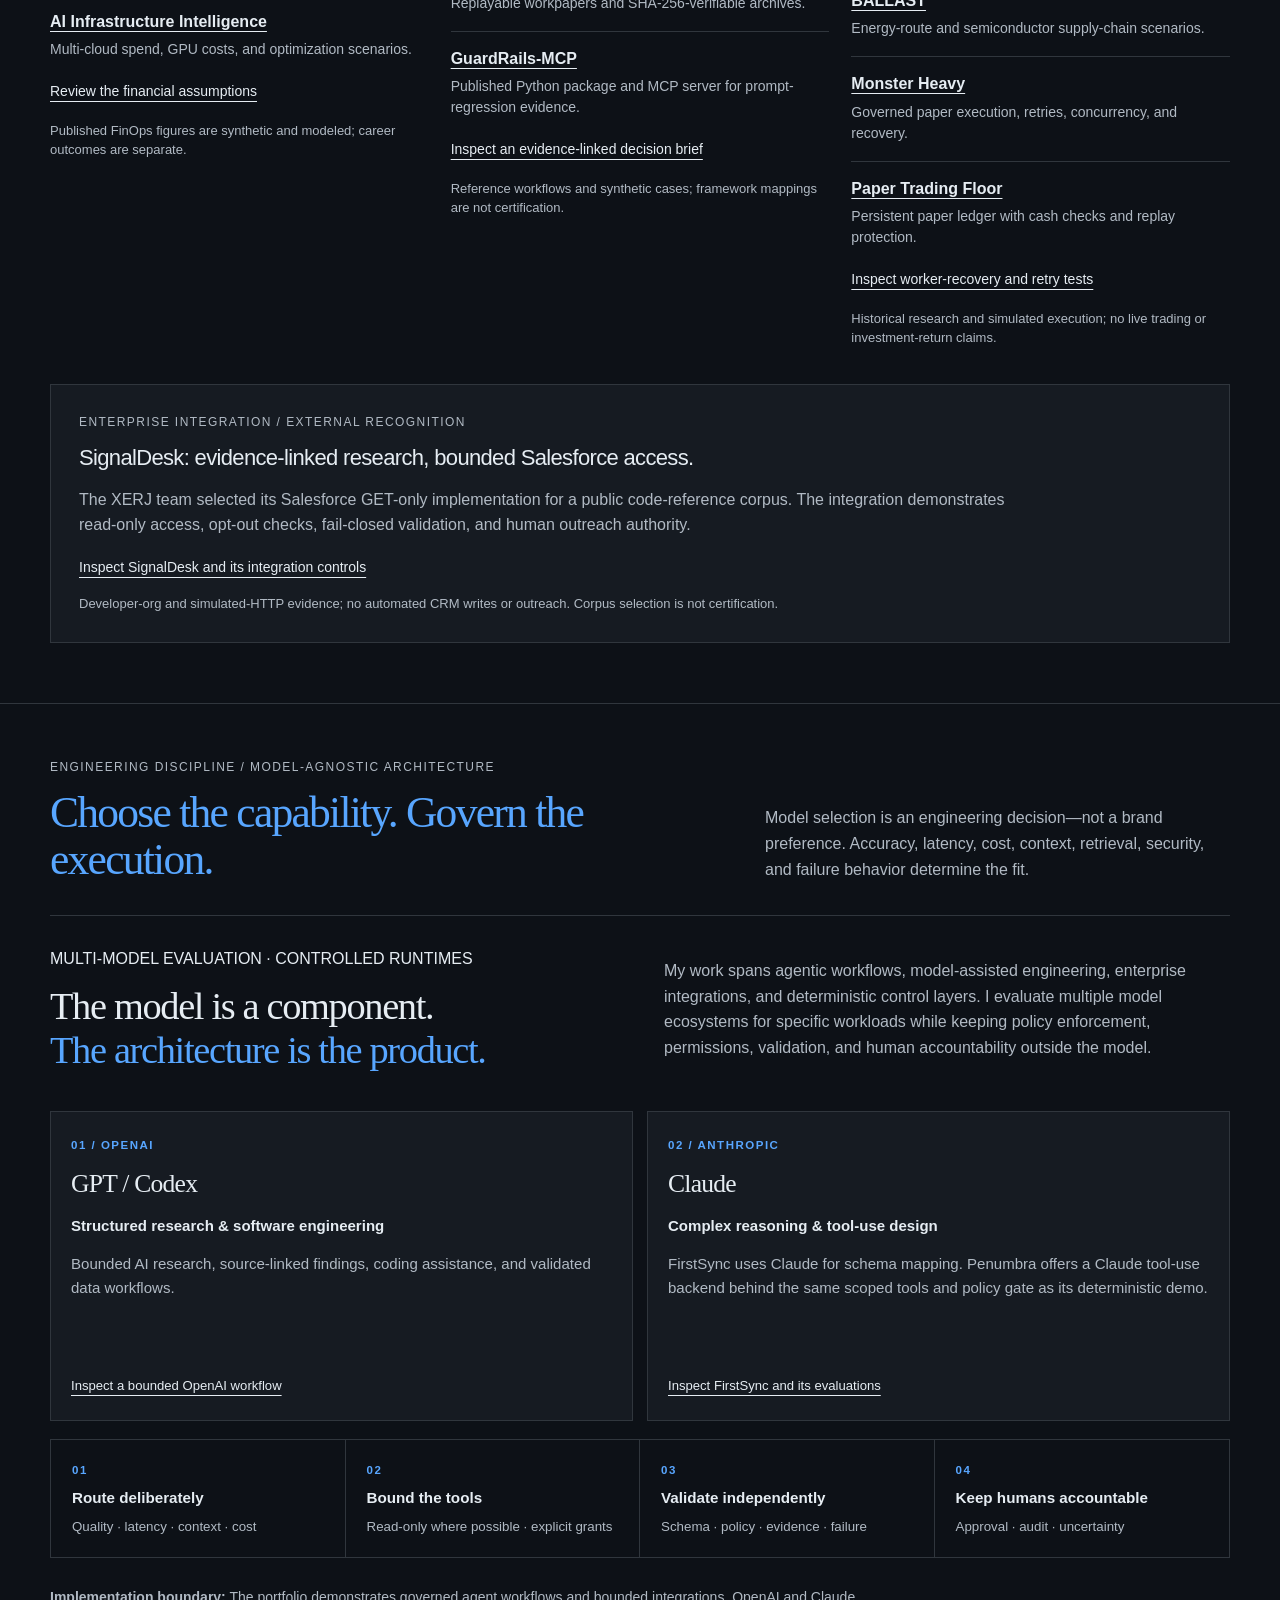
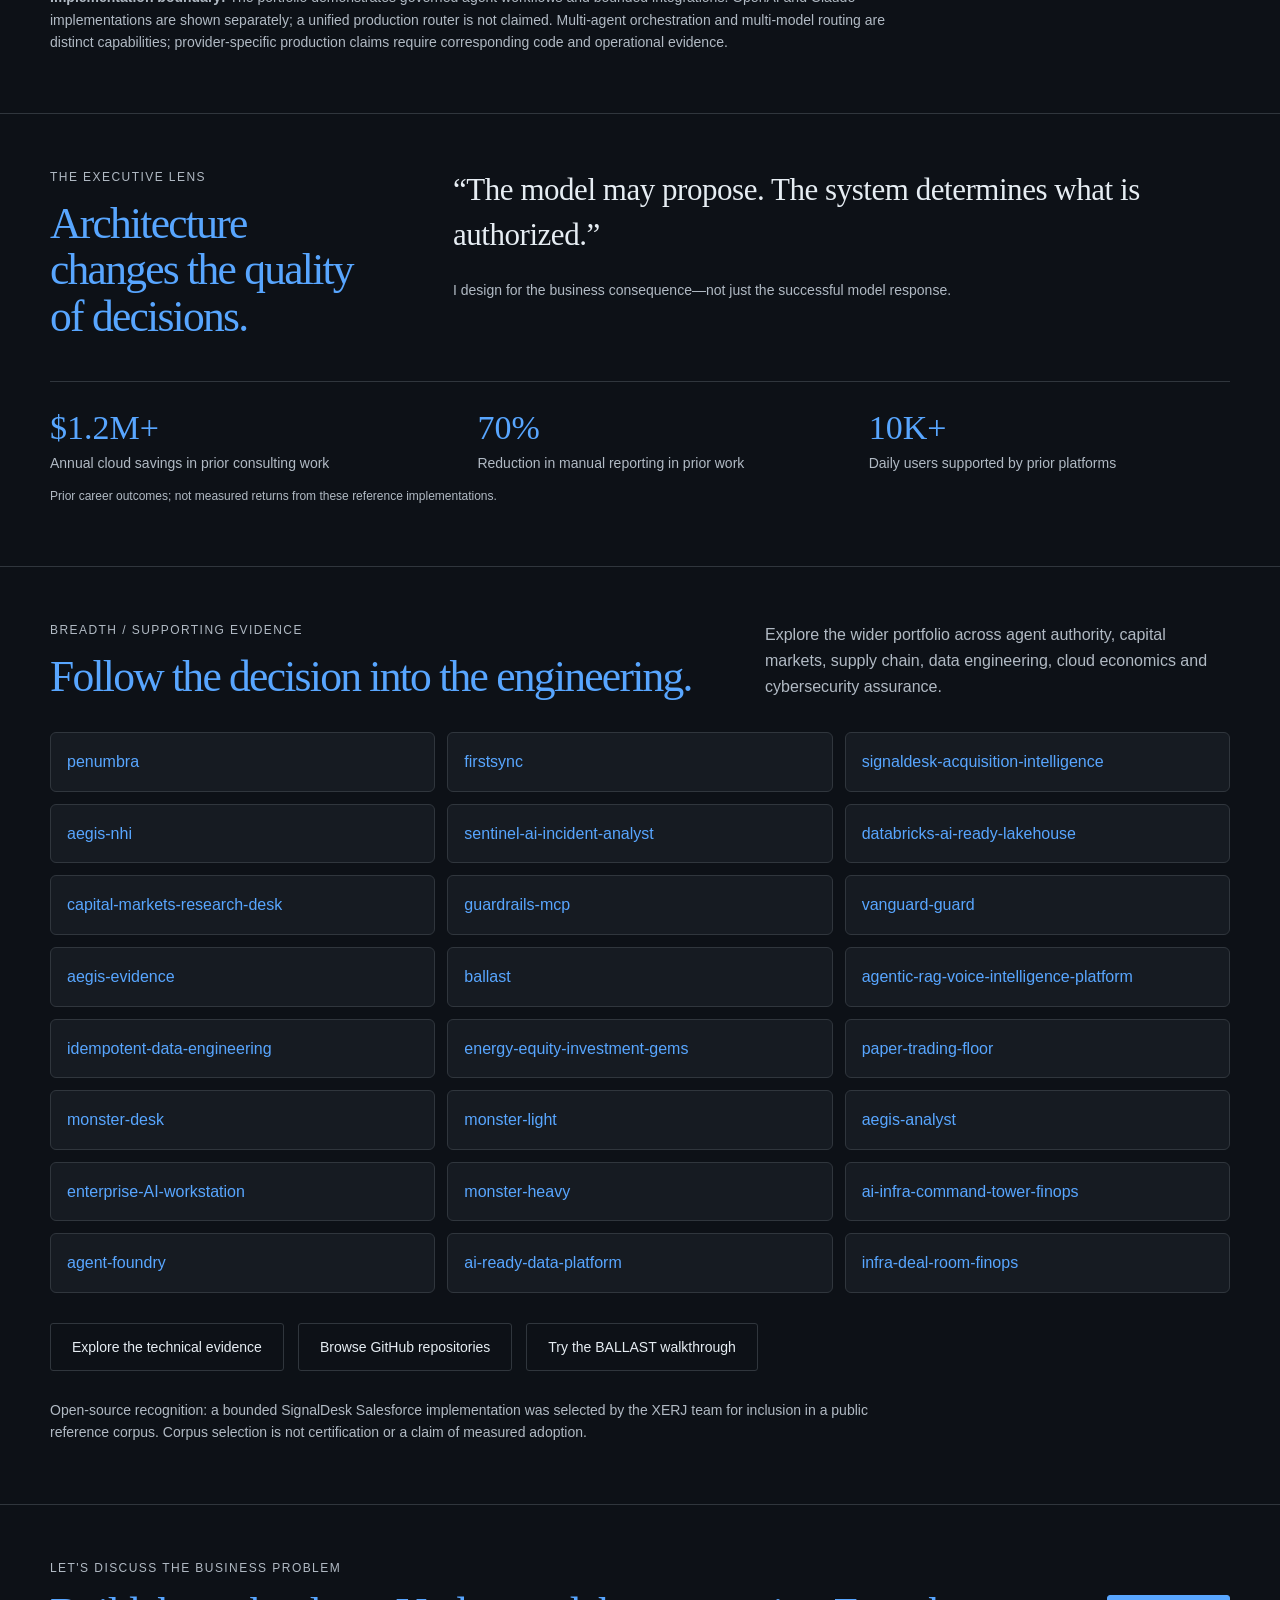
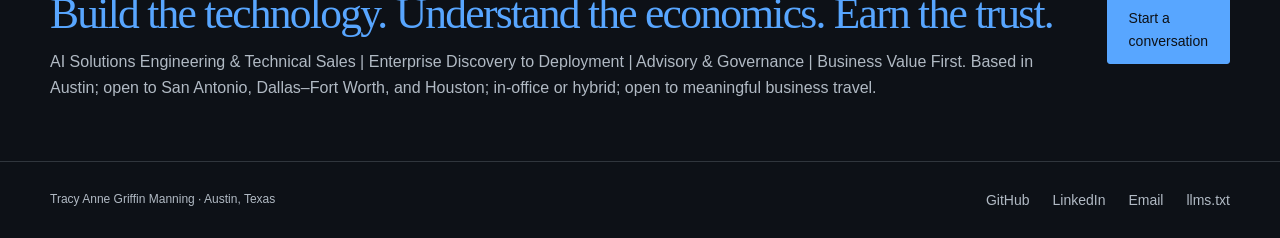
==== commit 077f1886: "Preserve capability numbering alongside seven featured projects" ====
--- a/index.html
+++ b/index.html
@@ -4,7 +4,7 @@
 <div class="wrap hero"><div><span class="eyebrow">AI Solutions Engineering &amp; Technical Sales | Enterprise Discovery to Deployment | Advisory &amp; Governance | Business Value First</span><h1>Understand the workflow.<br><em>Then build the AI.</em></h1><p class="intro">I build enterprise AI for decisions where money, risk, and accountability matter—connecting financial-services experience with AI architecture, infrastructure economics, and controlled execution.</p><div class="actions"><a class="button primary" href="https://firstsync-demo.fly.dev">Try FirstSync</a><a class="button" href="#flagships">Explore the featured projects</a><a class="button" href="approach.html">How I deliver</a></div><p class="location">Based in Austin; open to San Antonio, Dallas–Fort Worth, and Houston; in-office or hybrid; open to meaningful business travel.</p></div><aside class="ledger"><div class="ledger-head"><span>THE DELIVERY DISCIPLINE</span><span>01—04</span></div><p class="ledger-title">From business friction to controlled execution.</p><div class="ledger-row"><span class="ledger-num">01</span><div><strong>Understand the business</strong><small>Workflow, stakeholders, economics, failure cost.</small></div></div><div class="ledger-row"><span class="ledger-num">02</span><div><strong>Architect the boundary</strong><small>Identity, tool limits, policy, and authority.</small></div></div><div class="ledger-row"><span class="ledger-num">03</span><div><strong>Build and validate</strong><small>Working code, tests, evidence, trade-offs.</small></div></div><div class="ledger-row"><span class="ledger-num">04</span><div><strong>Make decisions defensible</strong><small>Human review, uncertainty, and business impact.</small></div></div><p class="ledger-foot">Clarity over cleverness. Correctness over speed. Evidence over hype.</p></aside></div>
 <section class="section" id="flagships"><div class="wrap"><div class="section-header"><div><span class="kicker">FEATURED / FROM WORKFLOW TO DELIVERY</span><h2>Seven projects. One delivery discipline.</h2></div><p>Security investigations, customer onboarding, commercial research, cloud authority, governed data, infrastructure economics and conversational knowledge.</p></div><div class="featured-grid"><article class="featured flagship"><span class="serial">01 / AI SECURITY &amp; COUNTERINTELLIGENCE</span><h3>Penumbra</h3><p>Investigate connected threats while keeping the defending agent within explicit authority boundaries.</p><p class="capability-scope">Synthetic telemetry · simulated containment</p><a class="text-link" href="evidence.html#penumbra">Inspect the evidence brief</a></article><article class="featured flagship"><span class="serial">02 / ENTERPRISE ONBOARDING</span><h3>FirstSync</h3><p>Bring customer data into a B2B product through reviewed mappings, dry-runs and controlled migration.</p><p class="capability-scope">Hosted reference demo</p><a class="text-link" href="https://github.com/TAM-DS/firstsync">Explore the repository</a></article><article class="featured flagship"><span class="serial">03 / COMMERCIAL AI &amp; CRM</span><h3>SignalDesk</h3><p>Research companies with source-linked evidence and bounded Salesforce access.</p><p class="capability-scope">Developer-org proof</p><a class="text-link" href="https://github.com/TAM-DS/signaldesk-acquisition-intelligence">Explore the repository</a></article><article class="featured flagship"><span class="serial">04 / ENTERPRISE AI</span><h3>Agent Foundry</h3><p>An agent can become more capable without quietly becoming more powerful.</p><p class="capability-scope">Verified AWS DEV lifecycle</p><a class="text-link" href="https://github.com/TAM-DS/agent-foundry">Explore the repository</a></article><article class="featured flagship"><span class="serial">05 / DATA ENGINEERING</span><h3>Databricks AI-Ready Lakehouse</h3><p>Turn raw shipment data into traceable Gold data products with explicit quality gates.</p><p class="capability-scope">Databricks reference run</p><a class="text-link" href="https://github.com/TAM-DS/databricks-ai-ready-lakehouse">Explore the repository</a></article><article class="featured flagship"><span class="serial">06 / INFRASTRUCTURE ECONOMICS</span><h3>AI Infrastructure Intelligence</h3><p>Connect cloud spend, GPU usage and AI cost assumptions to executive decisions.</p><p class="capability-scope">Modeled FinOps reference</p><a class="text-link" href="https://github.com/TAM-DS/ai-infra-command-tower-finops">Explore the repository</a></article><article class="featured flagship"><span class="serial">07 / KNOWLEDGE &amp; VOICE WORKFLOWS</span><h3>Agentic RAG &amp; Voice Intelligence</h3><p>Connect maintained business knowledge to retrieval, conversation and voice through managed services.</p><p class="capability-scope">Low-code architecture case</p><a class="text-link" href="https://github.com/TAM-DS/agentic-rag-voice-intelligence-platform">Explore the repository</a></article></div><p class="evidence-note">FirstSync is a hosted reference implementation with synthetic orgs and precomputed model proposals. Inspect each repository for its validation evidence and operating scope.</p></div></section>
 <section class="section" id="penumbra-story"><div class="wrap"><div class="section-header"><div><span class="kicker">THE CONNECTION / PEOPLE, PATTERNS &amp; SECURITY</span><h2>Penumbra closes a loop.</h2></div><p>Agents that help defend an organization must themselves be defensible.</p></div><div class="model-lead"><div><p class="model-statement">No single signal tells the whole story.<br><em>The pattern matters.</em></p><p>Penumbra takes its name from the partial shadow: the space between full light and darkness. My fascination with Kepler led me, at Harvard, to write about the music of the spheres. What I carry into security architecture is the importance of looking at the whole system.</p></div><div><p>The moon has two sides, and so do I: the extrovert who works across executives, engineers, Legal and HR, and the focused builder who turns those conversations into working systems. Penumbra needed both.</p><p>In 2017, I was writing <a href="https://cyberessentialsdotblog.wordpress.com/">Hacking The Human</a> about insider threats, social engineering and cybercrime-as-a-service. Today I build agentic AI. Penumbra connects those threads through evidence-linked investigation, explicit tool boundaries and human-reviewed containment.</p></div></div><div class="actions"><a class="button primary" href="https://github.com/TAM-DS/penumbra">Explore Penumbra</a><a class="button" href="https://github.com/TAM-DS/penumbra#why-penumbra-a-note-from-the-builder">Read the full builder story</a></div><p class="evidence-note">Synthetic reference implementation with a keyless deterministic demo and optional Claude backend. Live telemetry connectors and SSO-bound approval remain roadmap work; containment is simulated.</p></div></section>
-<section class="section" id="capabilities"><div class="wrap"><div class="section-header"><div><span class="kicker">BUSINESS VALUE / ENGINEERING EVIDENCE</span><h2>Three areas of impact.</h2></div><p>Strategy, governance, and execution—each connected to working code and reviewable evidence.</p></div><div class="featured-grid capability-grid"><article class="featured capability"><span class="serial">02 / CAPABILITY</span><h3>AI Strategy &amp; Infrastructure Economics</h3><p class="capability-hook">Make the economics inspectable.</p><p>Translate AI architecture into cost, performance, and risk trade-offs that executives can evaluate before committing capital.</p><ul class="capability-projects"><li><a href="https://github.com/TAM-DS/ai-ready-data-platform">AI-Ready Data Platform</a><span>Bounded business claims and deterministic reconciliation.</span></li><li><a href="https://github.com/TAM-DS/infra-deal-room-finops">FinOps for M&amp;A Infrastructure DD</a><span>Infrastructure diligence, remediation costs, and financial sensitivity.</span></li><li><a href="https://github.com/TAM-DS/ai-infra-command-tower-finops">AI Infrastructure Intelligence</a><span>Multi-cloud spend, GPU costs, and optimization scenarios.</span></li></ul><a class="text-link" href="https://github.com/TAM-DS/infra-deal-room-finops/blob/main/docs/ASSUMPTIONS.md">Review the financial assumptions</a><p class="capability-scope">Published FinOps figures are synthetic and modeled; career outcomes are separate.</p></article><article class="featured capability"><span class="serial">03 / CAPABILITY</span><h3>AI Governance, Cyber Risk &amp; Audit Evidence</h3><p class="capability-hook">Make accountability visible.</p><p>Build explicit authorization boundaries, accountable ownership, and traceable evidence for human review.</p><ul class="capability-projects"><li><a href="https://github.com/TAM-DS/vanguard-guard">VANGUARD-Guard</a><span>AI inventory, risk assessment, and ownership workflows.</span></li><li><a href="https://github.com/TAM-DS/aegis-nhi">AEGIS-NHI</a><span>Connected investigations and modeled financial exposure.</span></li><li><a href="https://github.com/TAM-DS/aegis-evidence">AEGIS Evidence</a><span>Replayable workpapers and SHA-256-verifiable archives.</span></li><li><a href="https://github.com/TAM-DS/guardrails-mcp">GuardRails-MCP</a><span>Published Python package and MCP server for prompt-regression evidence.</span></li></ul><a class="text-link" href="https://github.com/TAM-DS/aegis-nhi/blob/main/docs/CONNECTED_INVESTIGATION.md#evidence-linked-decision-brief">Inspect an evidence-linked decision brief</a><p class="capability-scope">Reference workflows and synthetic cases; framework mappings are not certification.</p></article><article class="featured capability"><span class="serial">04 / CAPABILITY</span><h3>Capital Markets, Energy &amp; Reliable Execution</h3><p class="capability-hook">Keep research and execution accountable.</p><p>Connect financial and operational context with research tools, supply-chain decision support, and controlled execution.</p><ul class="capability-projects"><li><a href="https://github.com/TAM-DS/capital-markets-research-desk">Capital Markets Research Desk</a><span>Historical research and fixed-rule holdout evaluation.</span></li><li><a href="https://github.com/TAM-DS/energy-equity-investment-gems">Energy Equity Investment Gems</a><span>Explicit momentum, volatility, and liquidity screening.</span></li><li><a href="https://github.com/TAM-DS/ballast">BALLAST</a><span>Energy-route and semiconductor supply-chain scenarios.</span></li><li><a href="https://github.com/TAM-DS/monster-heavy">Monster Heavy</a><span>Governed paper execution, retries, concurrency, and recovery.</span></li><li><a href="https://github.com/TAM-DS/paper-trading-floor">Paper Trading Floor</a><span>Persistent paper ledger with cash checks and replay protection.</span></li></ul><a class="text-link" href="https://github.com/TAM-DS/monster-heavy/blob/main/tests/integration/test_recovery_release.py">Inspect worker-recovery and retry tests</a><p class="capability-scope">Historical research and simulated execution; no live trading or investment-return claims.</p></article></div><div class="integration-proof"><span class="kicker">ENTERPRISE INTEGRATION / EXTERNAL RECOGNITION</span><h3>SignalDesk: evidence-linked research, bounded Salesforce access.</h3><p>The XERJ team selected its Salesforce GET-only implementation for a public code-reference corpus. The integration demonstrates read-only access, opt-out checks, fail-closed validation, and human outreach authority.</p><a class="text-link" href="https://github.com/TAM-DS/signaldesk-acquisition-intelligence">Inspect SignalDesk and its integration controls</a><p class="capability-scope">Developer-org and simulated-HTTP evidence; no automated CRM writes or outreach. Corpus selection is not certification.</p></div></div></section>
+<section class="section" id="capabilities"><div class="wrap"><div class="section-header"><div><span class="kicker">BUSINESS VALUE / ENGINEERING EVIDENCE</span><h2>Three areas of impact.</h2></div><p>Strategy, governance, and execution—each connected to working code and reviewable evidence.</p></div><div class="featured-grid capability-grid"><article class="featured capability"><span class="serial">01 / CAPABILITY</span><h3>AI Strategy &amp; Infrastructure Economics</h3><p class="capability-hook">Make the economics inspectable.</p><p>Translate AI architecture into cost, performance, and risk trade-offs that executives can evaluate before committing capital.</p><ul class="capability-projects"><li><a href="https://github.com/TAM-DS/ai-ready-data-platform">AI-Ready Data Platform</a><span>Bounded business claims and deterministic reconciliation.</span></li><li><a href="https://github.com/TAM-DS/infra-deal-room-finops">FinOps for M&amp;A Infrastructure DD</a><span>Infrastructure diligence, remediation costs, and financial sensitivity.</span></li><li><a href="https://github.com/TAM-DS/ai-infra-command-tower-finops">AI Infrastructure Intelligence</a><span>Multi-cloud spend, GPU costs, and optimization scenarios.</span></li></ul><a class="text-link" href="https://github.com/TAM-DS/infra-deal-room-finops/blob/main/docs/ASSUMPTIONS.md">Review the financial assumptions</a><p class="capability-scope">Published FinOps figures are synthetic and modeled; career outcomes are separate.</p></article><article class="featured capability"><span class="serial">02 / CAPABILITY</span><h3>AI Governance, Cyber Risk &amp; Audit Evidence</h3><p class="capability-hook">Make accountability visible.</p><p>Build explicit authorization boundaries, accountable ownership, and traceable evidence for human review.</p><ul class="capability-projects"><li><a href="https://github.com/TAM-DS/vanguard-guard">VANGUARD-Guard</a><span>AI inventory, risk assessment, and ownership workflows.</span></li><li><a href="https://github.com/TAM-DS/aegis-nhi">AEGIS-NHI</a><span>Connected investigations and modeled financial exposure.</span></li><li><a href="https://github.com/TAM-DS/aegis-evidence">AEGIS Evidence</a><span>Replayable workpapers and SHA-256-verifiable archives.</span></li><li><a href="https://github.com/TAM-DS/guardrails-mcp">GuardRails-MCP</a><span>Published Python package and MCP server for prompt-regression evidence.</span></li></ul><a class="text-link" href="https://github.com/TAM-DS/aegis-nhi/blob/main/docs/CONNECTED_INVESTIGATION.md#evidence-linked-decision-brief">Inspect an evidence-linked decision brief</a><p class="capability-scope">Reference workflows and synthetic cases; framework mappings are not certification.</p></article><article class="featured capability"><span class="serial">03 / CAPABILITY</span><h3>Capital Markets, Energy &amp; Reliable Execution</h3><p class="capability-hook">Keep research and execution accountable.</p><p>Connect financial and operational context with research tools, supply-chain decision support, and controlled execution.</p><ul class="capability-projects"><li><a href="https://github.com/TAM-DS/capital-markets-research-desk">Capital Markets Research Desk</a><span>Historical research and fixed-rule holdout evaluation.</span></li><li><a href="https://github.com/TAM-DS/energy-equity-investment-gems">Energy Equity Investment Gems</a><span>Explicit momentum, volatility, and liquidity screening.</span></li><li><a href="https://github.com/TAM-DS/ballast">BALLAST</a><span>Energy-route and semiconductor supply-chain scenarios.</span></li><li><a href="https://github.com/TAM-DS/monster-heavy">Monster Heavy</a><span>Governed paper execution, retries, concurrency, and recovery.</span></li><li><a href="https://github.com/TAM-DS/paper-trading-floor">Paper Trading Floor</a><span>Persistent paper ledger with cash checks and replay protection.</span></li></ul><a class="text-link" href="https://github.com/TAM-DS/monster-heavy/blob/main/tests/integration/test_recovery_release.py">Inspect worker-recovery and retry tests</a><p class="capability-scope">Historical research and simulated execution; no live trading or investment-return claims.</p></article></div><div class="integration-proof"><span class="kicker">ENTERPRISE INTEGRATION / EXTERNAL RECOGNITION</span><h3>SignalDesk: evidence-linked research, bounded Salesforce access.</h3><p>The XERJ team selected its Salesforce GET-only implementation for a public code-reference corpus. The integration demonstrates read-only access, opt-out checks, fail-closed validation, and human outreach authority.</p><a class="text-link" href="https://github.com/TAM-DS/signaldesk-acquisition-intelligence">Inspect SignalDesk and its integration controls</a><p class="capability-scope">Developer-org and simulated-HTTP evidence; no automated CRM writes or outreach. Corpus selection is not certification.</p></div></div></section>
 <section class="section model-section" id="model-engineering"><div class="wrap"><div class="section-header"><div><span class="kicker">ENGINEERING DISCIPLINE / MODEL-AGNOSTIC ARCHITECTURE</span><h2>Choose the capability. Govern the execution.</h2></div><p>Model selection is an engineering decision—not a brand preference. Accuracy, latency, cost, context, retrieval, security, and failure behavior determine the fit.</p></div>
 <div class="model-lead"><div><span class="serial">MULTI-MODEL EVALUATION · CONTROLLED RUNTIMES</span><p class="model-statement">The model is a component.<br><em>The architecture is the product.</em></p></div><p>My work spans agentic workflows, model-assisted engineering, enterprise integrations, and deterministic control layers. I evaluate multiple model ecosystems for specific workloads while keeping policy enforcement, permissions, validation, and human accountability outside the model.</p></div>
 <div class="model-grid">
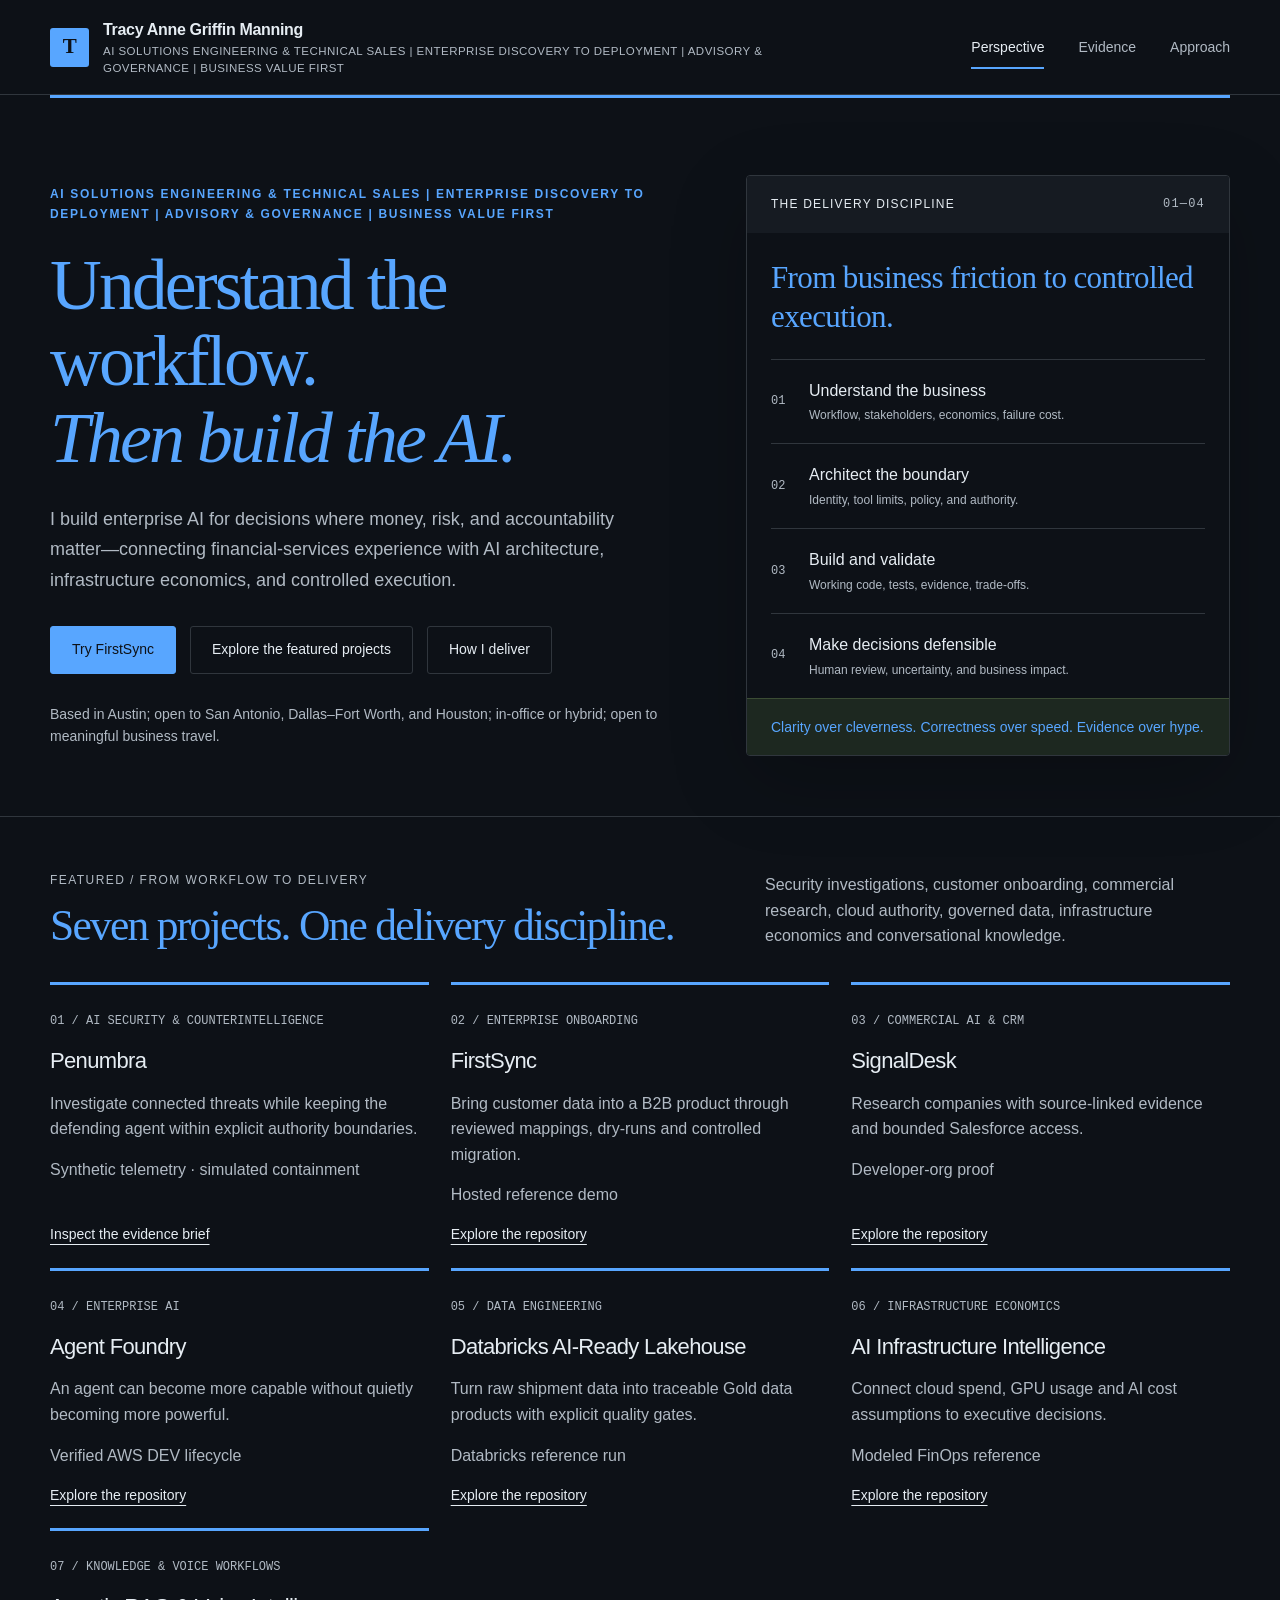
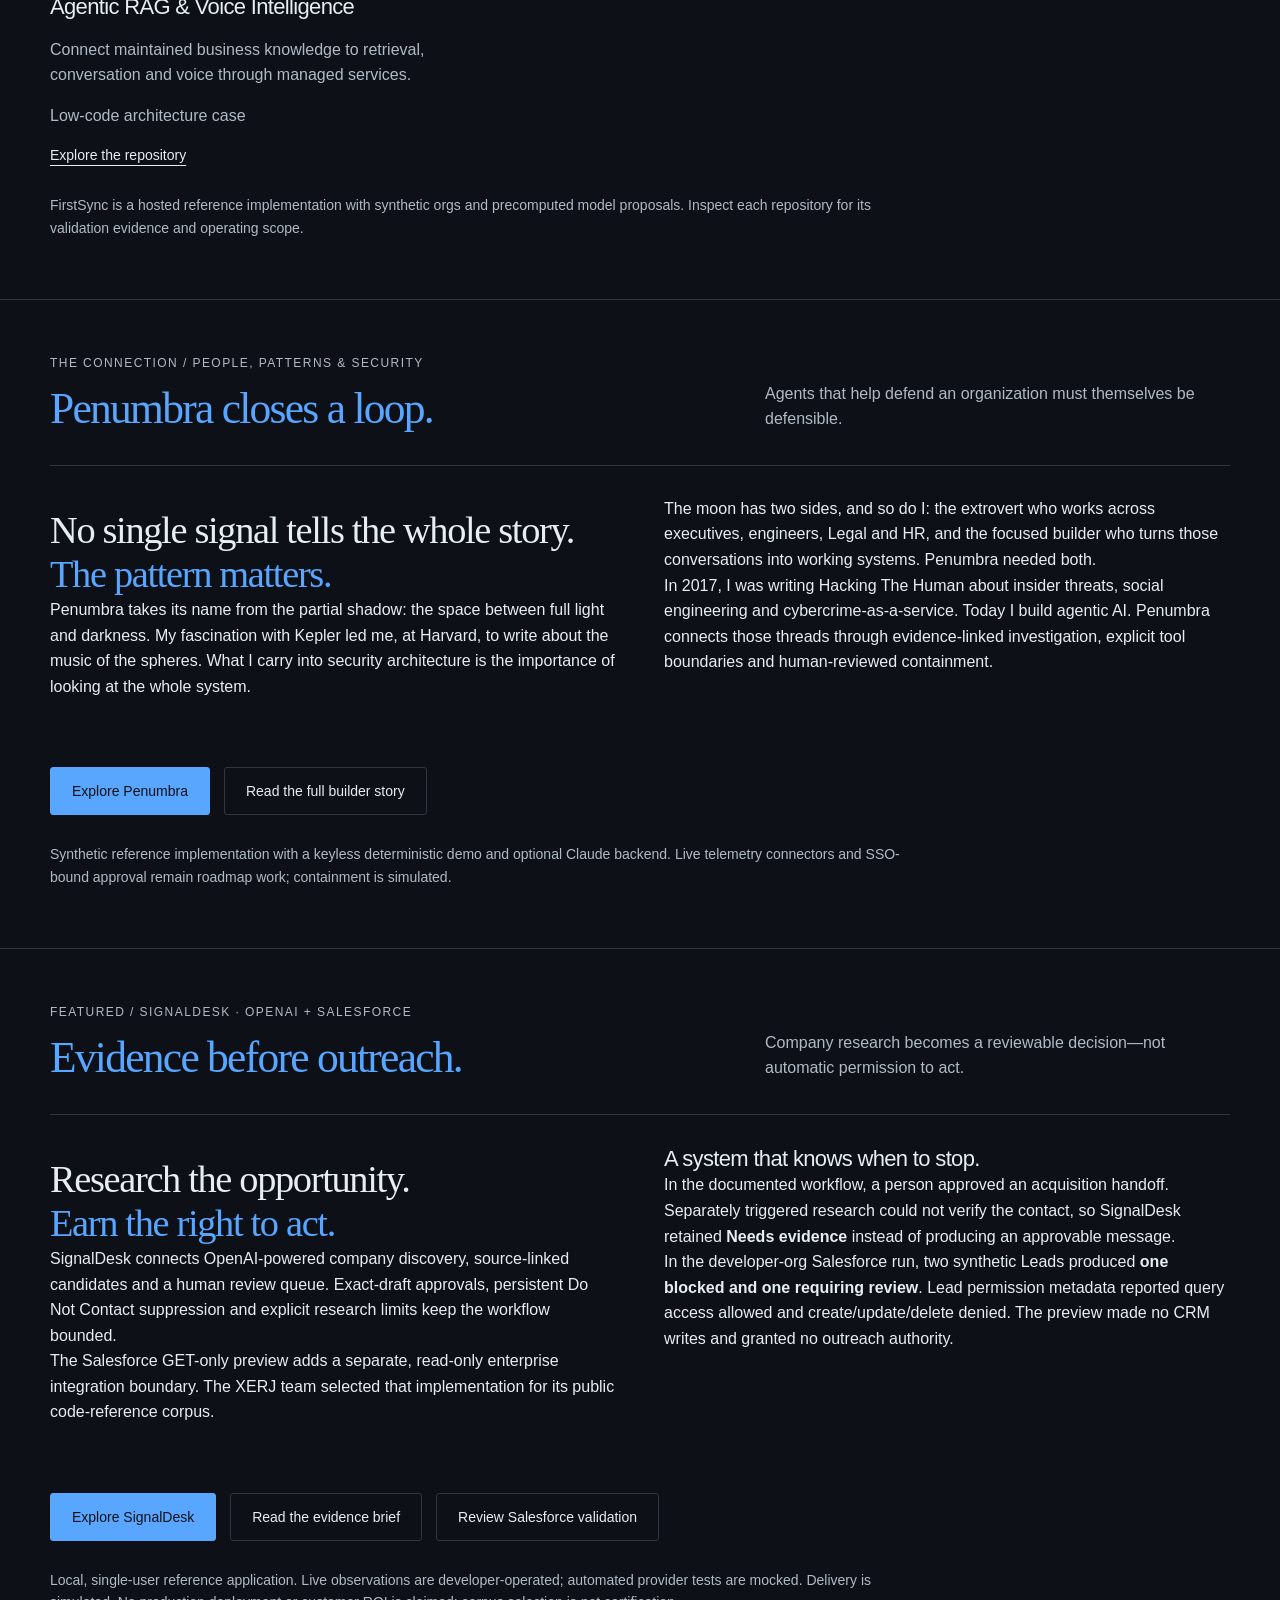
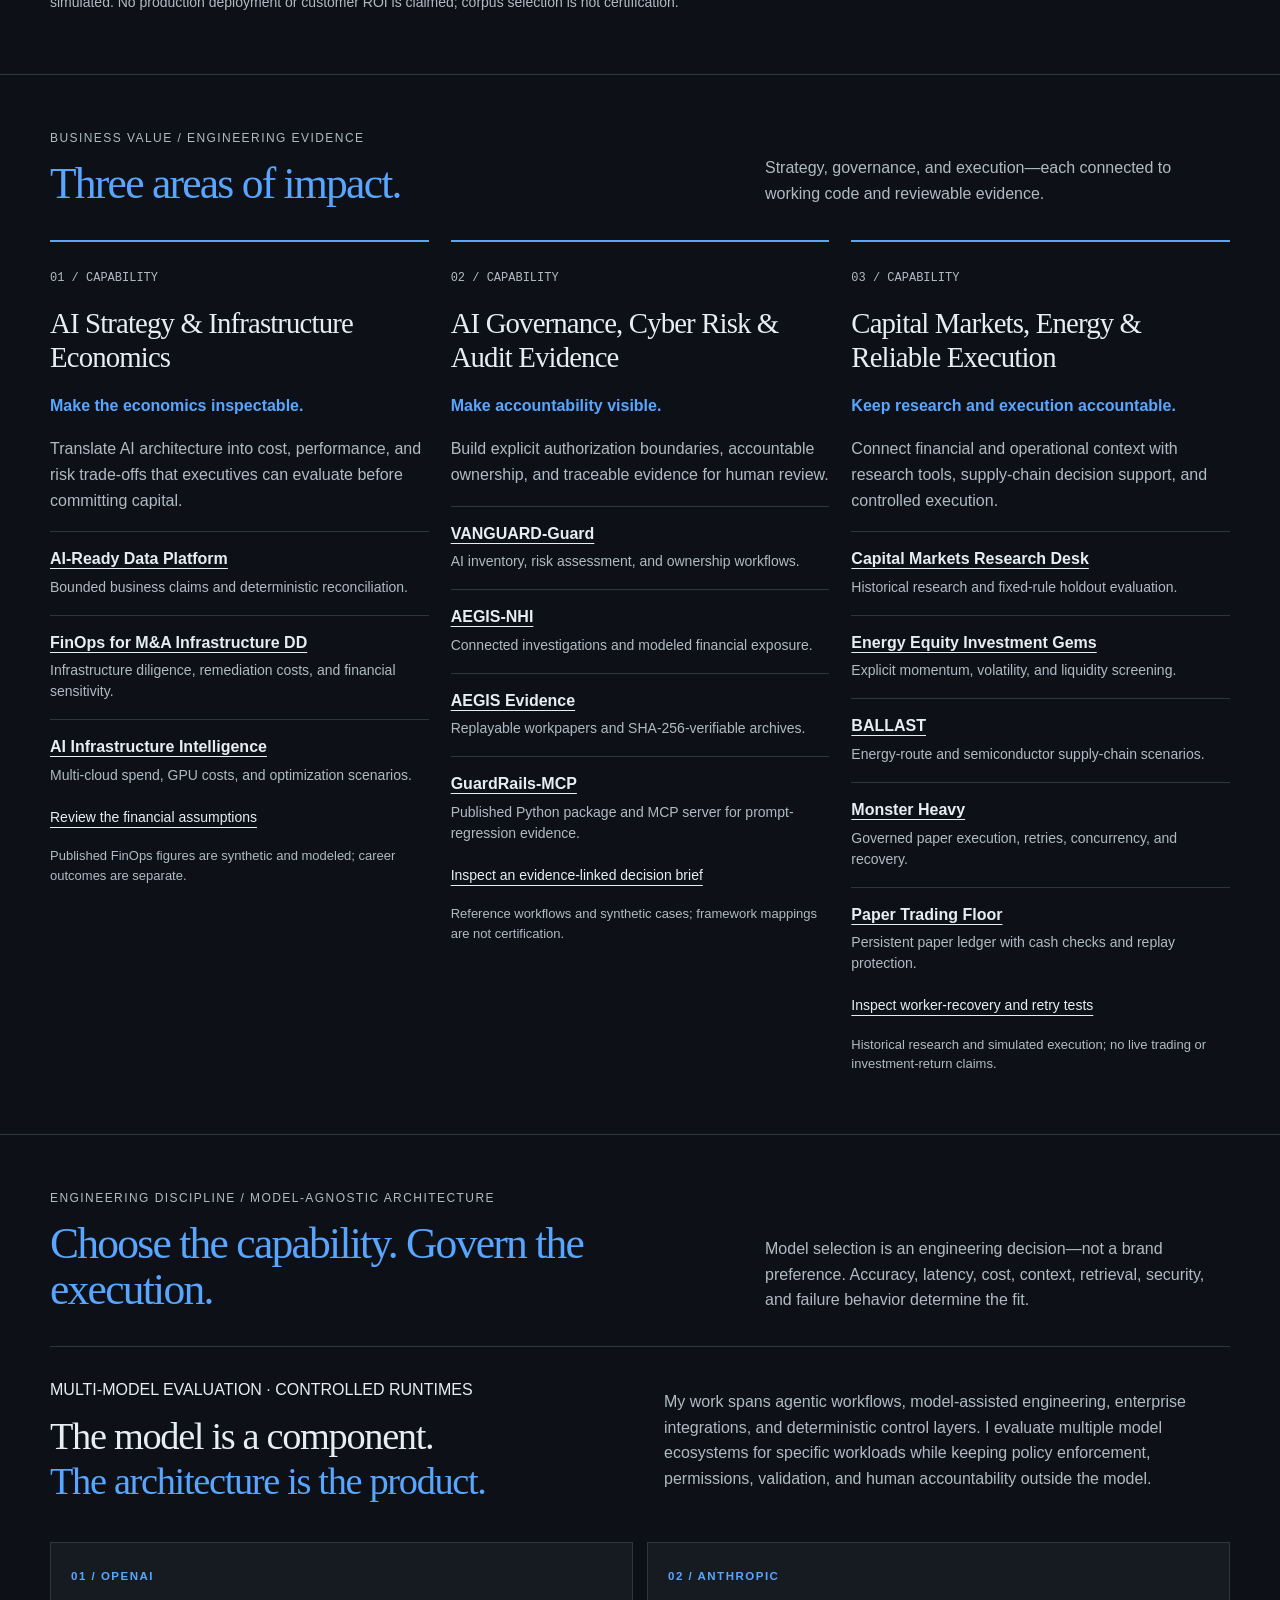
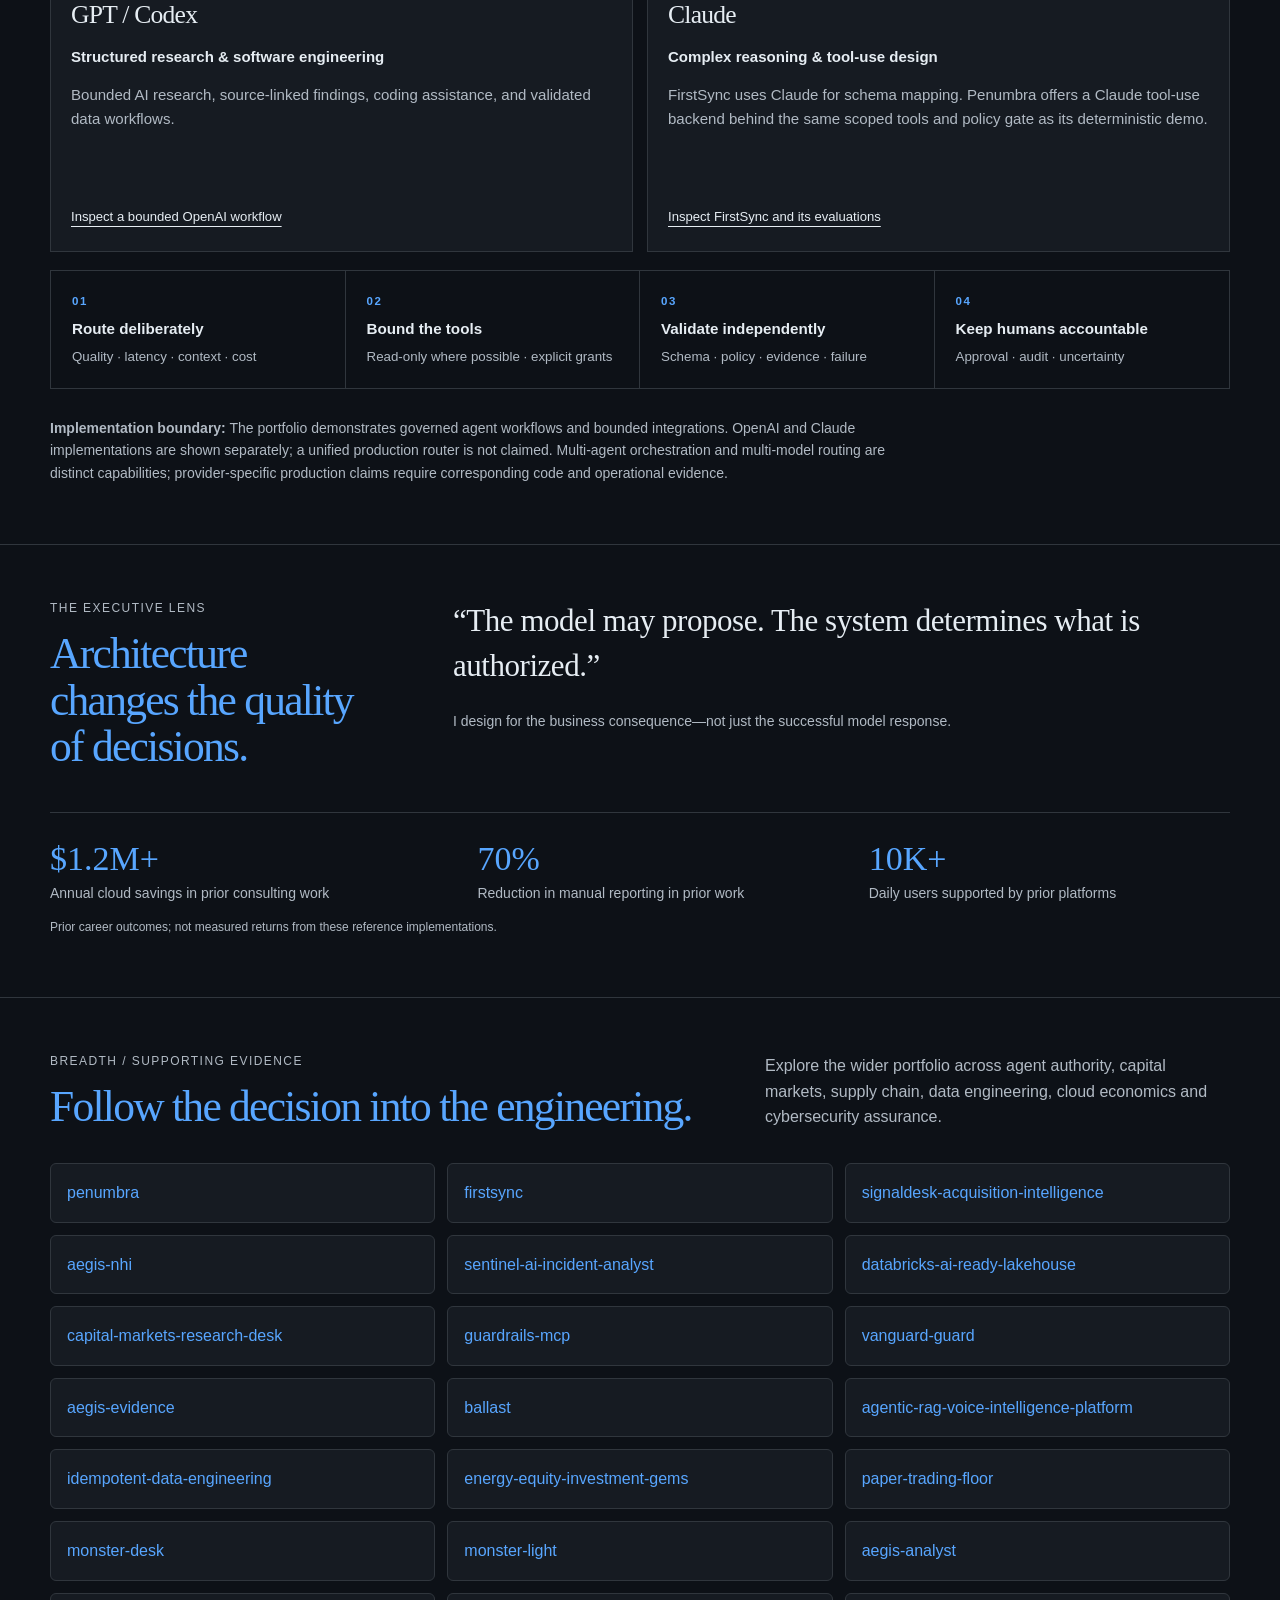
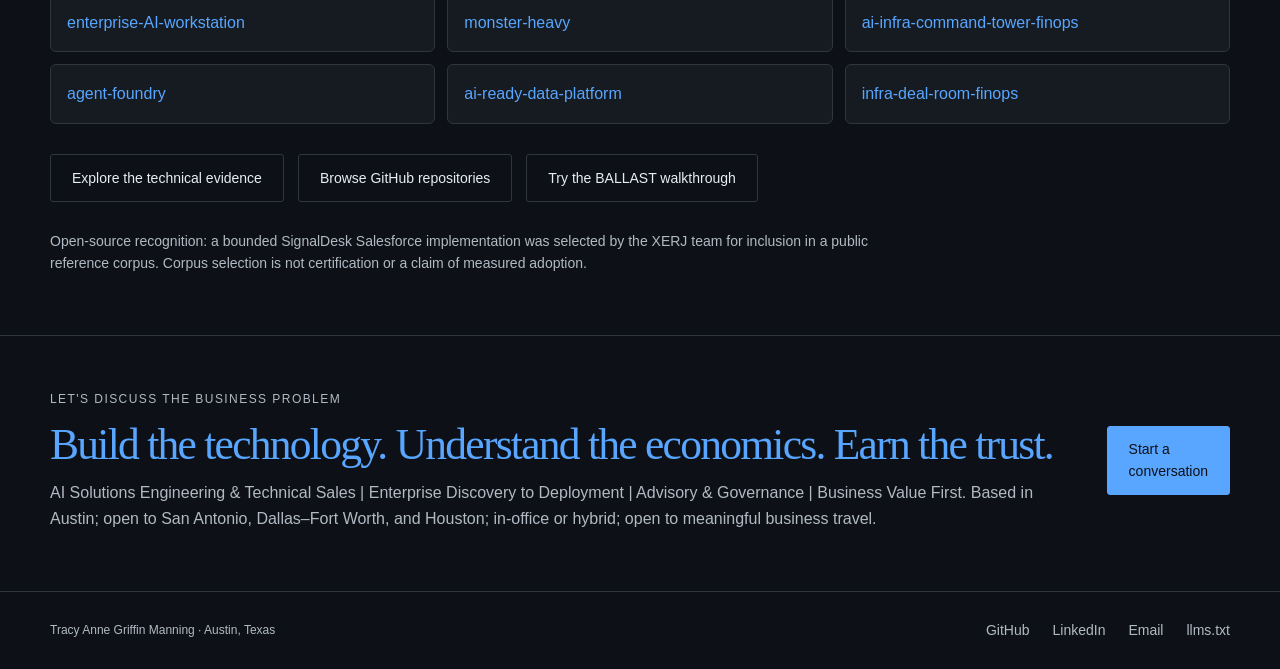
==== commit d4394d65: "Feature SignalDesk evidence-first research and Salesforce validation" ====
--- a/index.html
+++ b/index.html
@@ -1,10 +1,11 @@
 <!doctype html>
-<html lang="en"><head><meta charset="utf-8"><meta name="viewport" content="width=device-width, initial-scale=1"><meta name="color-scheme" content="dark"><meta name="theme-color" content="#101416"><meta name="robots" content="index, follow"><title>Tracy Anne Griffin Manning | AI Solutions Engineering &amp; Technical Sales | Enterprise Discovery to Deployment | Advisory &amp; Governance | Business Value First</title><meta name="description" content="Enterprise AI for financial services, capital markets, and energy: infrastructure economics, governance, and reliable execution backed by inspectable engineering."><link rel="canonical" href="https://tam-ds.github.io/"><meta property="og:type" content="website"><meta property="og:title" content="Tracy Anne Griffin Manning | AI Solutions Engineering &amp; Technical Sales | Enterprise Discovery to Deployment | Advisory &amp; Governance | Business Value First"><meta property="og:description" content="AI Solutions Engineering &amp; Technical Sales | Enterprise Discovery to Deployment | Advisory &amp; Governance | Business Value First."><meta property="og:url" content="https://tam-ds.github.io/"><link rel="icon" type="image/svg+xml" href="data:image/svg+xml,%3Csvg%20xmlns%3D%22http%3A%2F%2Fwww.w3.org%2F2000%2Fsvg%22%20viewBox%3D%220%200%2040%2040%22%3E%3Crect%20width%3D%2240%22%20height%3D%2240%22%20rx%3D%224%22%20fill%3D%22%2358a6ff%22%2F%3E%3Cpath%20d%3D%22M9%2011h22v4h-9v16h-4V15H9z%22%20fill%3D%22%230d1117%22%2F%3E%3C%2Fsvg%3E"><link rel="stylesheet" href="styles.css?v=e901b9886ad7"><script type="application/ld+json">{"@context": "https://schema.org", "@type": "Person", "@id": "https://tam-ds.github.io/#person", "name": "Tracy Anne Griffin Manning", "alternateName": "Tracy Manning", "jobTitle": "AI Solutions Engineering & Technical Sales | Enterprise Discovery to Deployment | Advisory & Governance | Business Value First", "description": "AI solutions engineering and technical sales focused on enterprise AI implementation and delivery, C-suite advisory, agentic AI architecture, governance, and technical pre-sales. Designs governed AI applications with controls for authorization, reliability, observability, and cost.", "url": "https://tam-ds.github.io/", "email": "mailto:tmanning@post.harvard.edu", "homeLocation": {"@type": "Place", "name": "Austin, Texas, United States"}, "worksFor": {"@type": "Organization", "name": "Apex AI|ML Engineering LLC"}, "alumniOf": {"@type": "CollegeOrUniversity", "name": "Harvard University"}, "sameAs": ["https://github.com/TAM-DS", "https://www.linkedin.com/in/tracymanning", "https://tam-ds.github.io/"], "knowsAbout": ["AI engineering", "Enterprise AI platforms", "Agentic AI development", "Python", "OpenAI SDK", "Model Context Protocol", "AI governance", "Human-in-the-loop", "AWS", "Linux", "Cloud architecture", "Data engineering", "AI consulting", "Supply chain", "Capital markets", "Cybersecurity"], "subjectOf": [{"@type": "SoftwareSourceCode", "name": "Penumbra", "url": "https://github.com/TAM-DS/penumbra"}, {"@type": "SoftwareSourceCode", "name": "FirstSync", "url": "https://github.com/TAM-DS/firstsync"}, {"@type": "SoftwareSourceCode", "name": "SignalDesk", "url": "https://github.com/TAM-DS/signaldesk-acquisition-intelligence"}, {"@type": "SoftwareSourceCode", "name": "Agent Foundry", "url": "https://github.com/TAM-DS/agent-foundry"}, {"@type": "SoftwareSourceCode", "name": "Databricks AI-Ready Lakehouse", "url": "https://github.com/TAM-DS/databricks-ai-ready-lakehouse"}, {"@type": "SoftwareSourceCode", "name": "AI Infrastructure Intelligence", "url": "https://github.com/TAM-DS/ai-infra-command-tower-finops"}, {"@type": "SoftwareSourceCode", "name": "Agentic RAG & Voice Intelligence", "url": "https://github.com/TAM-DS/agentic-rag-voice-intelligence-platform"}]}</script></head><body><a class="skip" href="#main">Skip to content</a>
+<html lang="en"><head><meta charset="utf-8"><meta name="viewport" content="width=device-width, initial-scale=1"><meta name="color-scheme" content="dark"><meta name="theme-color" content="#101416"><meta name="robots" content="index, follow"><title>Tracy Anne Griffin Manning | AI Solutions Engineering &amp; Technical Sales | Enterprise Discovery to Deployment | Advisory &amp; Governance | Business Value First</title><meta name="description" content="Enterprise AI for financial services, capital markets, and energy: infrastructure economics, governance, and reliable execution backed by inspectable engineering."><link rel="canonical" href="https://tam-ds.github.io/"><meta property="og:type" content="website"><meta property="og:title" content="Tracy Anne Griffin Manning | AI Solutions Engineering &amp; Technical Sales | Enterprise Discovery to Deployment | Advisory &amp; Governance | Business Value First"><meta property="og:description" content="AI Solutions Engineering &amp; Technical Sales | Enterprise Discovery to Deployment | Advisory &amp; Governance | Business Value First."><meta property="og:url" content="https://tam-ds.github.io/"><link rel="icon" type="image/svg+xml" href="data:image/svg+xml,%3Csvg%20xmlns%3D%22http%3A%2F%2Fwww.w3.org%2F2000%2Fsvg%22%20viewBox%3D%220%200%2040%2040%22%3E%3Crect%20width%3D%2240%22%20height%3D%2240%22%20rx%3D%224%22%20fill%3D%22%2358a6ff%22%2F%3E%3Cpath%20d%3D%22M9%2011h22v4h-9v16h-4V15H9z%22%20fill%3D%22%230d1117%22%2F%3E%3C%2Fsvg%3E"><link rel="stylesheet" href="styles.css?v=9e390fcad708"><script type="application/ld+json">{"@context": "https://schema.org", "@type": "Person", "@id": "https://tam-ds.github.io/#person", "name": "Tracy Anne Griffin Manning", "alternateName": "Tracy Manning", "jobTitle": "AI Solutions Engineering & Technical Sales | Enterprise Discovery to Deployment | Advisory & Governance | Business Value First", "description": "AI solutions engineering and technical sales focused on enterprise AI implementation and delivery, C-suite advisory, agentic AI architecture, governance, and technical pre-sales. Designs governed AI applications with controls for authorization, reliability, observability, and cost.", "url": "https://tam-ds.github.io/", "email": "mailto:tmanning@post.harvard.edu", "homeLocation": {"@type": "Place", "name": "Austin, Texas, United States"}, "worksFor": {"@type": "Organization", "name": "Apex AI|ML Engineering LLC"}, "alumniOf": {"@type": "CollegeOrUniversity", "name": "Harvard University"}, "sameAs": ["https://github.com/TAM-DS", "https://www.linkedin.com/in/tracymanning", "https://tam-ds.github.io/"], "knowsAbout": ["AI engineering", "Enterprise AI platforms", "Agentic AI development", "Python", "OpenAI SDK", "Model Context Protocol", "AI governance", "Human-in-the-loop", "AWS", "Linux", "Cloud architecture", "Data engineering", "AI consulting", "Supply chain", "Capital markets", "Cybersecurity"], "subjectOf": [{"@type": "SoftwareSourceCode", "name": "Penumbra", "url": "https://github.com/TAM-DS/penumbra"}, {"@type": "SoftwareSourceCode", "name": "FirstSync", "url": "https://github.com/TAM-DS/firstsync"}, {"@type": "SoftwareSourceCode", "name": "SignalDesk", "url": "https://github.com/TAM-DS/signaldesk-acquisition-intelligence"}, {"@type": "SoftwareSourceCode", "name": "Agent Foundry", "url": "https://github.com/TAM-DS/agent-foundry"}, {"@type": "SoftwareSourceCode", "name": "Databricks AI-Ready Lakehouse", "url": "https://github.com/TAM-DS/databricks-ai-ready-lakehouse"}, {"@type": "SoftwareSourceCode", "name": "AI Infrastructure Intelligence", "url": "https://github.com/TAM-DS/ai-infra-command-tower-finops"}, {"@type": "SoftwareSourceCode", "name": "Agentic RAG & Voice Intelligence", "url": "https://github.com/TAM-DS/agentic-rag-voice-intelligence-platform"}]}</script></head><body><a class="skip" href="#main">Skip to content</a>
     <header class="header"><div class="wrap nav"><a class="identity" href="index.html" aria-label="Tracy Anne Griffin Manning home"><span class="mark" aria-hidden="true">T</span><span>Tracy Anne Griffin Manning<small>AI Solutions Engineering &amp; Technical Sales | Enterprise Discovery to Deployment | Advisory &amp; Governance | Business Value First</small></span></a><nav class="nav-links" aria-label="Main navigation"><a href="index.html" aria-current="page">Perspective</a><a href="evidence.html">Evidence</a><a href="approach.html">Approach</a></nav></div></header><main id="main">
 <div class="wrap hero"><div><span class="eyebrow">AI Solutions Engineering &amp; Technical Sales | Enterprise Discovery to Deployment | Advisory &amp; Governance | Business Value First</span><h1>Understand the workflow.<br><em>Then build the AI.</em></h1><p class="intro">I build enterprise AI for decisions where money, risk, and accountability matter—connecting financial-services experience with AI architecture, infrastructure economics, and controlled execution.</p><div class="actions"><a class="button primary" href="https://firstsync-demo.fly.dev">Try FirstSync</a><a class="button" href="#flagships">Explore the featured projects</a><a class="button" href="approach.html">How I deliver</a></div><p class="location">Based in Austin; open to San Antonio, Dallas–Fort Worth, and Houston; in-office or hybrid; open to meaningful business travel.</p></div><aside class="ledger"><div class="ledger-head"><span>THE DELIVERY DISCIPLINE</span><span>01—04</span></div><p class="ledger-title">From business friction to controlled execution.</p><div class="ledger-row"><span class="ledger-num">01</span><div><strong>Understand the business</strong><small>Workflow, stakeholders, economics, failure cost.</small></div></div><div class="ledger-row"><span class="ledger-num">02</span><div><strong>Architect the boundary</strong><small>Identity, tool limits, policy, and authority.</small></div></div><div class="ledger-row"><span class="ledger-num">03</span><div><strong>Build and validate</strong><small>Working code, tests, evidence, trade-offs.</small></div></div><div class="ledger-row"><span class="ledger-num">04</span><div><strong>Make decisions defensible</strong><small>Human review, uncertainty, and business impact.</small></div></div><p class="ledger-foot">Clarity over cleverness. Correctness over speed. Evidence over hype.</p></aside></div>
 <section class="section" id="flagships"><div class="wrap"><div class="section-header"><div><span class="kicker">FEATURED / FROM WORKFLOW TO DELIVERY</span><h2>Seven projects. One delivery discipline.</h2></div><p>Security investigations, customer onboarding, commercial research, cloud authority, governed data, infrastructure economics and conversational knowledge.</p></div><div class="featured-grid"><article class="featured flagship"><span class="serial">01 / AI SECURITY &amp; COUNTERINTELLIGENCE</span><h3>Penumbra</h3><p>Investigate connected threats while keeping the defending agent within explicit authority boundaries.</p><p class="capability-scope">Synthetic telemetry · simulated containment</p><a class="text-link" href="evidence.html#penumbra">Inspect the evidence brief</a></article><article class="featured flagship"><span class="serial">02 / ENTERPRISE ONBOARDING</span><h3>FirstSync</h3><p>Bring customer data into a B2B product through reviewed mappings, dry-runs and controlled migration.</p><p class="capability-scope">Hosted reference demo</p><a class="text-link" href="https://github.com/TAM-DS/firstsync">Explore the repository</a></article><article class="featured flagship"><span class="serial">03 / COMMERCIAL AI &amp; CRM</span><h3>SignalDesk</h3><p>Research companies with source-linked evidence and bounded Salesforce access.</p><p class="capability-scope">Developer-org proof</p><a class="text-link" href="https://github.com/TAM-DS/signaldesk-acquisition-intelligence">Explore the repository</a></article><article class="featured flagship"><span class="serial">04 / ENTERPRISE AI</span><h3>Agent Foundry</h3><p>An agent can become more capable without quietly becoming more powerful.</p><p class="capability-scope">Verified AWS DEV lifecycle</p><a class="text-link" href="https://github.com/TAM-DS/agent-foundry">Explore the repository</a></article><article class="featured flagship"><span class="serial">05 / DATA ENGINEERING</span><h3>Databricks AI-Ready Lakehouse</h3><p>Turn raw shipment data into traceable Gold data products with explicit quality gates.</p><p class="capability-scope">Databricks reference run</p><a class="text-link" href="https://github.com/TAM-DS/databricks-ai-ready-lakehouse">Explore the repository</a></article><article class="featured flagship"><span class="serial">06 / INFRASTRUCTURE ECONOMICS</span><h3>AI Infrastructure Intelligence</h3><p>Connect cloud spend, GPU usage and AI cost assumptions to executive decisions.</p><p class="capability-scope">Modeled FinOps reference</p><a class="text-link" href="https://github.com/TAM-DS/ai-infra-command-tower-finops">Explore the repository</a></article><article class="featured flagship"><span class="serial">07 / KNOWLEDGE &amp; VOICE WORKFLOWS</span><h3>Agentic RAG &amp; Voice Intelligence</h3><p>Connect maintained business knowledge to retrieval, conversation and voice through managed services.</p><p class="capability-scope">Low-code architecture case</p><a class="text-link" href="https://github.com/TAM-DS/agentic-rag-voice-intelligence-platform">Explore the repository</a></article></div><p class="evidence-note">FirstSync is a hosted reference implementation with synthetic orgs and precomputed model proposals. Inspect each repository for its validation evidence and operating scope.</p></div></section>
 <section class="section" id="penumbra-story"><div class="wrap"><div class="section-header"><div><span class="kicker">THE CONNECTION / PEOPLE, PATTERNS &amp; SECURITY</span><h2>Penumbra closes a loop.</h2></div><p>Agents that help defend an organization must themselves be defensible.</p></div><div class="model-lead"><div><p class="model-statement">No single signal tells the whole story.<br><em>The pattern matters.</em></p><p>Penumbra takes its name from the partial shadow: the space between full light and darkness. My fascination with Kepler led me, at Harvard, to write about the music of the spheres. What I carry into security architecture is the importance of looking at the whole system.</p></div><div><p>The moon has two sides, and so do I: the extrovert who works across executives, engineers, Legal and HR, and the focused builder who turns those conversations into working systems. Penumbra needed both.</p><p>In 2017, I was writing <a href="https://cyberessentialsdotblog.wordpress.com/">Hacking The Human</a> about insider threats, social engineering and cybercrime-as-a-service. Today I build agentic AI. Penumbra connects those threads through evidence-linked investigation, explicit tool boundaries and human-reviewed containment.</p></div></div><div class="actions"><a class="button primary" href="https://github.com/TAM-DS/penumbra">Explore Penumbra</a><a class="button" href="https://github.com/TAM-DS/penumbra#why-penumbra-a-note-from-the-builder">Read the full builder story</a></div><p class="evidence-note">Synthetic reference implementation with a keyless deterministic demo and optional Claude backend. Live telemetry connectors and SSO-bound approval remain roadmap work; containment is simulated.</p></div></section>
-<section class="section" id="capabilities"><div class="wrap"><div class="section-header"><div><span class="kicker">BUSINESS VALUE / ENGINEERING EVIDENCE</span><h2>Three areas of impact.</h2></div><p>Strategy, governance, and execution—each connected to working code and reviewable evidence.</p></div><div class="featured-grid capability-grid"><article class="featured capability"><span class="serial">01 / CAPABILITY</span><h3>AI Strategy &amp; Infrastructure Economics</h3><p class="capability-hook">Make the economics inspectable.</p><p>Translate AI architecture into cost, performance, and risk trade-offs that executives can evaluate before committing capital.</p><ul class="capability-projects"><li><a href="https://github.com/TAM-DS/ai-ready-data-platform">AI-Ready Data Platform</a><span>Bounded business claims and deterministic reconciliation.</span></li><li><a href="https://github.com/TAM-DS/infra-deal-room-finops">FinOps for M&amp;A Infrastructure DD</a><span>Infrastructure diligence, remediation costs, and financial sensitivity.</span></li><li><a href="https://github.com/TAM-DS/ai-infra-command-tower-finops">AI Infrastructure Intelligence</a><span>Multi-cloud spend, GPU costs, and optimization scenarios.</span></li></ul><a class="text-link" href="https://github.com/TAM-DS/infra-deal-room-finops/blob/main/docs/ASSUMPTIONS.md">Review the financial assumptions</a><p class="capability-scope">Published FinOps figures are synthetic and modeled; career outcomes are separate.</p></article><article class="featured capability"><span class="serial">02 / CAPABILITY</span><h3>AI Governance, Cyber Risk &amp; Audit Evidence</h3><p class="capability-hook">Make accountability visible.</p><p>Build explicit authorization boundaries, accountable ownership, and traceable evidence for human review.</p><ul class="capability-projects"><li><a href="https://github.com/TAM-DS/vanguard-guard">VANGUARD-Guard</a><span>AI inventory, risk assessment, and ownership workflows.</span></li><li><a href="https://github.com/TAM-DS/aegis-nhi">AEGIS-NHI</a><span>Connected investigations and modeled financial exposure.</span></li><li><a href="https://github.com/TAM-DS/aegis-evidence">AEGIS Evidence</a><span>Replayable workpapers and SHA-256-verifiable archives.</span></li><li><a href="https://github.com/TAM-DS/guardrails-mcp">GuardRails-MCP</a><span>Published Python package and MCP server for prompt-regression evidence.</span></li></ul><a class="text-link" href="https://github.com/TAM-DS/aegis-nhi/blob/main/docs/CONNECTED_INVESTIGATION.md#evidence-linked-decision-brief">Inspect an evidence-linked decision brief</a><p class="capability-scope">Reference workflows and synthetic cases; framework mappings are not certification.</p></article><article class="featured capability"><span class="serial">03 / CAPABILITY</span><h3>Capital Markets, Energy &amp; Reliable Execution</h3><p class="capability-hook">Keep research and execution accountable.</p><p>Connect financial and operational context with research tools, supply-chain decision support, and controlled execution.</p><ul class="capability-projects"><li><a href="https://github.com/TAM-DS/capital-markets-research-desk">Capital Markets Research Desk</a><span>Historical research and fixed-rule holdout evaluation.</span></li><li><a href="https://github.com/TAM-DS/energy-equity-investment-gems">Energy Equity Investment Gems</a><span>Explicit momentum, volatility, and liquidity screening.</span></li><li><a href="https://github.com/TAM-DS/ballast">BALLAST</a><span>Energy-route and semiconductor supply-chain scenarios.</span></li><li><a href="https://github.com/TAM-DS/monster-heavy">Monster Heavy</a><span>Governed paper execution, retries, concurrency, and recovery.</span></li><li><a href="https://github.com/TAM-DS/paper-trading-floor">Paper Trading Floor</a><span>Persistent paper ledger with cash checks and replay protection.</span></li></ul><a class="text-link" href="https://github.com/TAM-DS/monster-heavy/blob/main/tests/integration/test_recovery_release.py">Inspect worker-recovery and retry tests</a><p class="capability-scope">Historical research and simulated execution; no live trading or investment-return claims.</p></article></div><div class="integration-proof"><span class="kicker">ENTERPRISE INTEGRATION / EXTERNAL RECOGNITION</span><h3>SignalDesk: evidence-linked research, bounded Salesforce access.</h3><p>The XERJ team selected its Salesforce GET-only implementation for a public code-reference corpus. The integration demonstrates read-only access, opt-out checks, fail-closed validation, and human outreach authority.</p><a class="text-link" href="https://github.com/TAM-DS/signaldesk-acquisition-intelligence">Inspect SignalDesk and its integration controls</a><p class="capability-scope">Developer-org and simulated-HTTP evidence; no automated CRM writes or outreach. Corpus selection is not certification.</p></div></div></section>
+<section class="section" id="signaldesk-feature"><div class="wrap"><div class="section-header"><div><span class="kicker">FEATURED / SIGNALDESK · OPENAI + SALESFORCE</span><h2>Evidence before outreach.</h2></div><p>Company research becomes a reviewable decision—not automatic permission to act.</p></div><div class="model-lead"><div><p class="model-statement">Research the opportunity.<br><em>Earn the right to act.</em></p><p>SignalDesk connects OpenAI-powered company discovery, source-linked candidates and a human review queue. Exact-draft approvals, persistent Do Not Contact suppression and explicit research limits keep the workflow bounded.</p><p>The Salesforce GET-only preview adds a separate, read-only enterprise integration boundary. The XERJ team selected that implementation for its public code-reference corpus.</p></div><div><h3>A system that knows when to stop.</h3><p>In the documented workflow, a person approved an acquisition handoff. Separately triggered research could not verify the contact, so SignalDesk retained <strong>Needs evidence</strong> instead of producing an approvable message.</p><p>In the developer-org Salesforce run, two synthetic Leads produced <strong>one blocked and one requiring review</strong>. Lead permission metadata reported query access allowed and create/update/delete denied. The preview made no CRM writes and granted no outreach authority.</p></div></div><div class="actions"><a class="button primary" href="https://github.com/TAM-DS/signaldesk-acquisition-intelligence">Explore SignalDesk</a><a class="button" href="evidence.html#signaldesk-acquisition-intelligence">Read the evidence brief</a><a class="button" href="https://github.com/TAM-DS/signaldesk-acquisition-intelligence/blob/main/docs/SALESFORCE_DEV_ORG_VALIDATION.md">Review Salesforce validation</a></div><p class="evidence-note">Local, single-user reference application. Live observations are developer-operated; automated provider tests are mocked. Delivery is simulated. No production deployment or customer ROI is claimed; corpus selection is not certification.</p></div></section>
+<section class="section" id="capabilities"><div class="wrap"><div class="section-header"><div><span class="kicker">BUSINESS VALUE / ENGINEERING EVIDENCE</span><h2>Three areas of impact.</h2></div><p>Strategy, governance, and execution—each connected to working code and reviewable evidence.</p></div><div class="featured-grid capability-grid"><article class="featured capability"><span class="serial">01 / CAPABILITY</span><h3>AI Strategy &amp; Infrastructure Economics</h3><p class="capability-hook">Make the economics inspectable.</p><p>Translate AI architecture into cost, performance, and risk trade-offs that executives can evaluate before committing capital.</p><ul class="capability-projects"><li><a href="https://github.com/TAM-DS/ai-ready-data-platform">AI-Ready Data Platform</a><span>Bounded business claims and deterministic reconciliation.</span></li><li><a href="https://github.com/TAM-DS/infra-deal-room-finops">FinOps for M&amp;A Infrastructure DD</a><span>Infrastructure diligence, remediation costs, and financial sensitivity.</span></li><li><a href="https://github.com/TAM-DS/ai-infra-command-tower-finops">AI Infrastructure Intelligence</a><span>Multi-cloud spend, GPU costs, and optimization scenarios.</span></li></ul><a class="text-link" href="https://github.com/TAM-DS/infra-deal-room-finops/blob/main/docs/ASSUMPTIONS.md">Review the financial assumptions</a><p class="capability-scope">Published FinOps figures are synthetic and modeled; career outcomes are separate.</p></article><article class="featured capability"><span class="serial">02 / CAPABILITY</span><h3>AI Governance, Cyber Risk &amp; Audit Evidence</h3><p class="capability-hook">Make accountability visible.</p><p>Build explicit authorization boundaries, accountable ownership, and traceable evidence for human review.</p><ul class="capability-projects"><li><a href="https://github.com/TAM-DS/vanguard-guard">VANGUARD-Guard</a><span>AI inventory, risk assessment, and ownership workflows.</span></li><li><a href="https://github.com/TAM-DS/aegis-nhi">AEGIS-NHI</a><span>Connected investigations and modeled financial exposure.</span></li><li><a href="https://github.com/TAM-DS/aegis-evidence">AEGIS Evidence</a><span>Replayable workpapers and SHA-256-verifiable archives.</span></li><li><a href="https://github.com/TAM-DS/guardrails-mcp">GuardRails-MCP</a><span>Published Python package and MCP server for prompt-regression evidence.</span></li></ul><a class="text-link" href="https://github.com/TAM-DS/aegis-nhi/blob/main/docs/CONNECTED_INVESTIGATION.md#evidence-linked-decision-brief">Inspect an evidence-linked decision brief</a><p class="capability-scope">Reference workflows and synthetic cases; framework mappings are not certification.</p></article><article class="featured capability"><span class="serial">03 / CAPABILITY</span><h3>Capital Markets, Energy &amp; Reliable Execution</h3><p class="capability-hook">Keep research and execution accountable.</p><p>Connect financial and operational context with research tools, supply-chain decision support, and controlled execution.</p><ul class="capability-projects"><li><a href="https://github.com/TAM-DS/capital-markets-research-desk">Capital Markets Research Desk</a><span>Historical research and fixed-rule holdout evaluation.</span></li><li><a href="https://github.com/TAM-DS/energy-equity-investment-gems">Energy Equity Investment Gems</a><span>Explicit momentum, volatility, and liquidity screening.</span></li><li><a href="https://github.com/TAM-DS/ballast">BALLAST</a><span>Energy-route and semiconductor supply-chain scenarios.</span></li><li><a href="https://github.com/TAM-DS/monster-heavy">Monster Heavy</a><span>Governed paper execution, retries, concurrency, and recovery.</span></li><li><a href="https://github.com/TAM-DS/paper-trading-floor">Paper Trading Floor</a><span>Persistent paper ledger with cash checks and replay protection.</span></li></ul><a class="text-link" href="https://github.com/TAM-DS/monster-heavy/blob/main/tests/integration/test_recovery_release.py">Inspect worker-recovery and retry tests</a><p class="capability-scope">Historical research and simulated execution; no live trading or investment-return claims.</p></article></div></div></section>
 <section class="section model-section" id="model-engineering"><div class="wrap"><div class="section-header"><div><span class="kicker">ENGINEERING DISCIPLINE / MODEL-AGNOSTIC ARCHITECTURE</span><h2>Choose the capability. Govern the execution.</h2></div><p>Model selection is an engineering decision—not a brand preference. Accuracy, latency, cost, context, retrieval, security, and failure behavior determine the fit.</p></div>
 <div class="model-lead"><div><span class="serial">MULTI-MODEL EVALUATION · CONTROLLED RUNTIMES</span><p class="model-statement">The model is a component.<br><em>The architecture is the product.</em></p></div><p>My work spans agentic workflows, model-assisted engineering, enterprise integrations, and deterministic control layers. I evaluate multiple model ecosystems for specific workloads while keeping policy enforcement, permissions, validation, and human accountability outside the model.</p></div>
 <div class="model-grid">
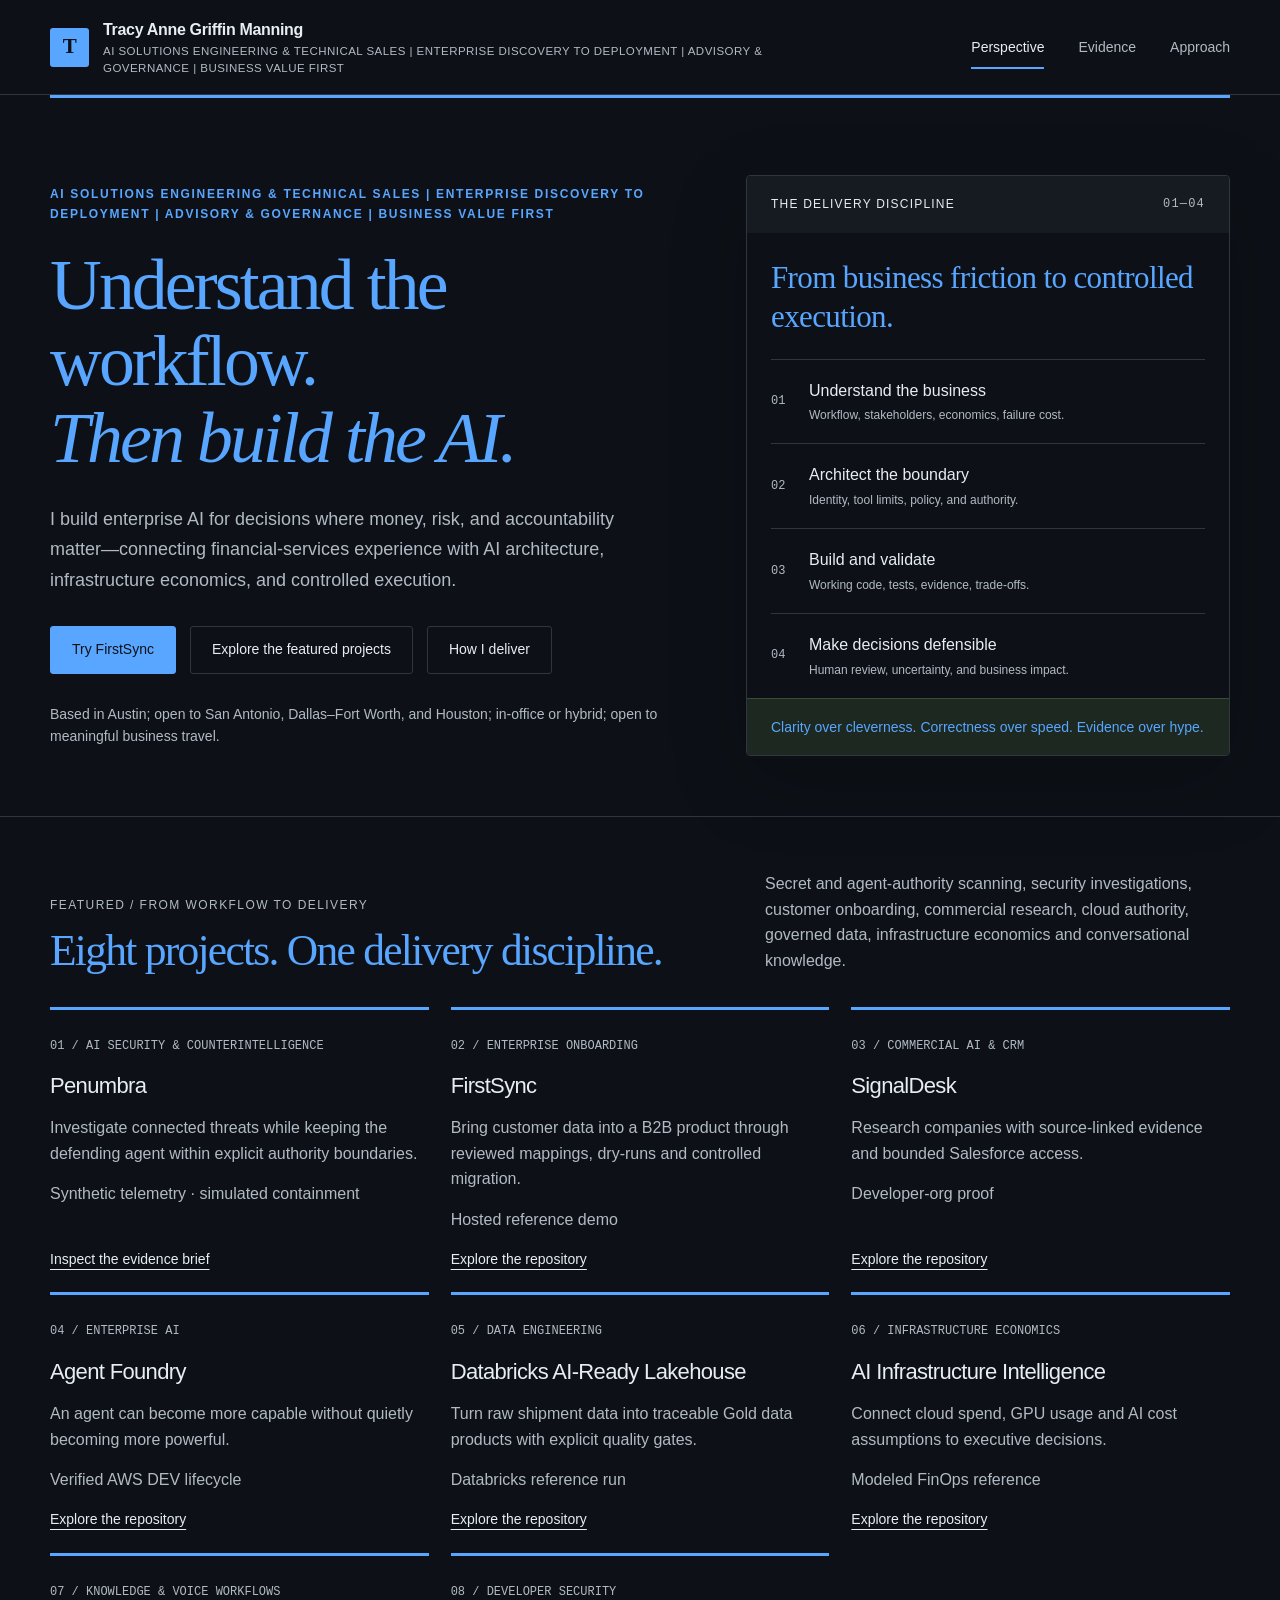
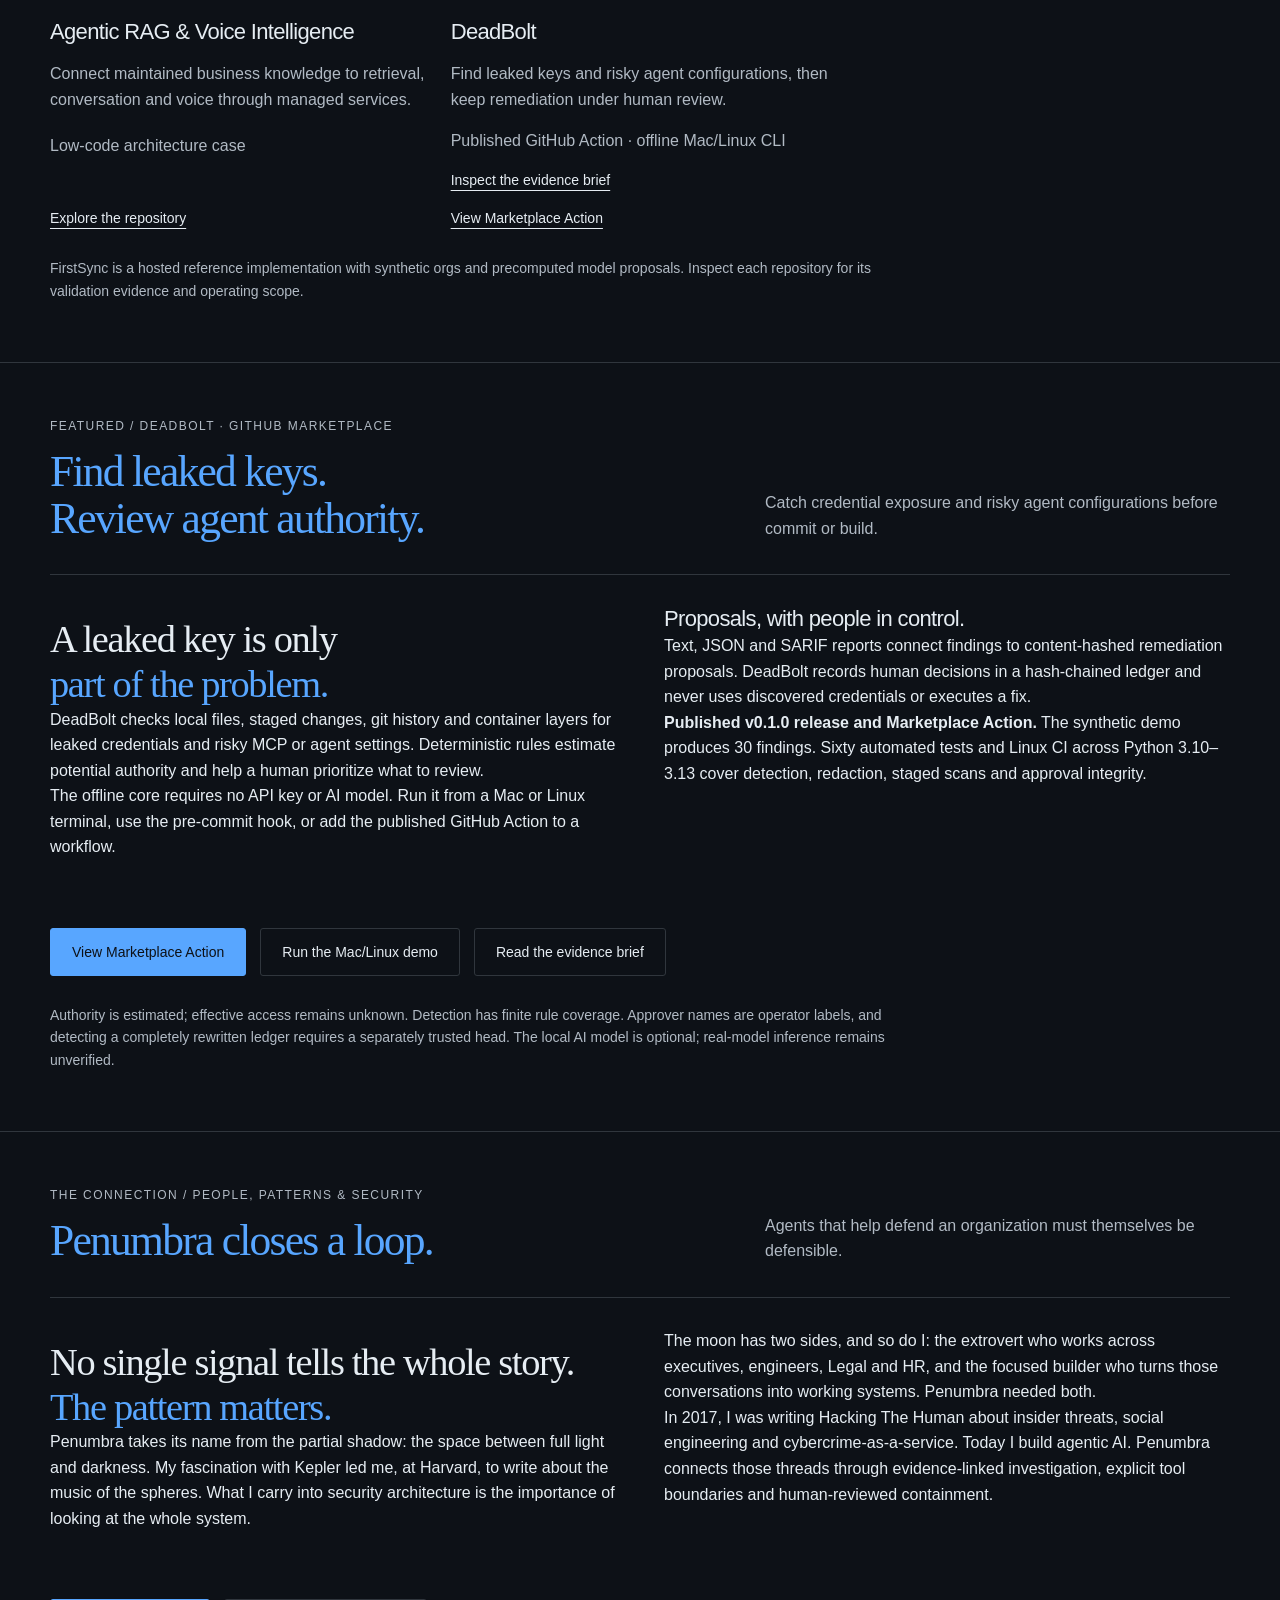
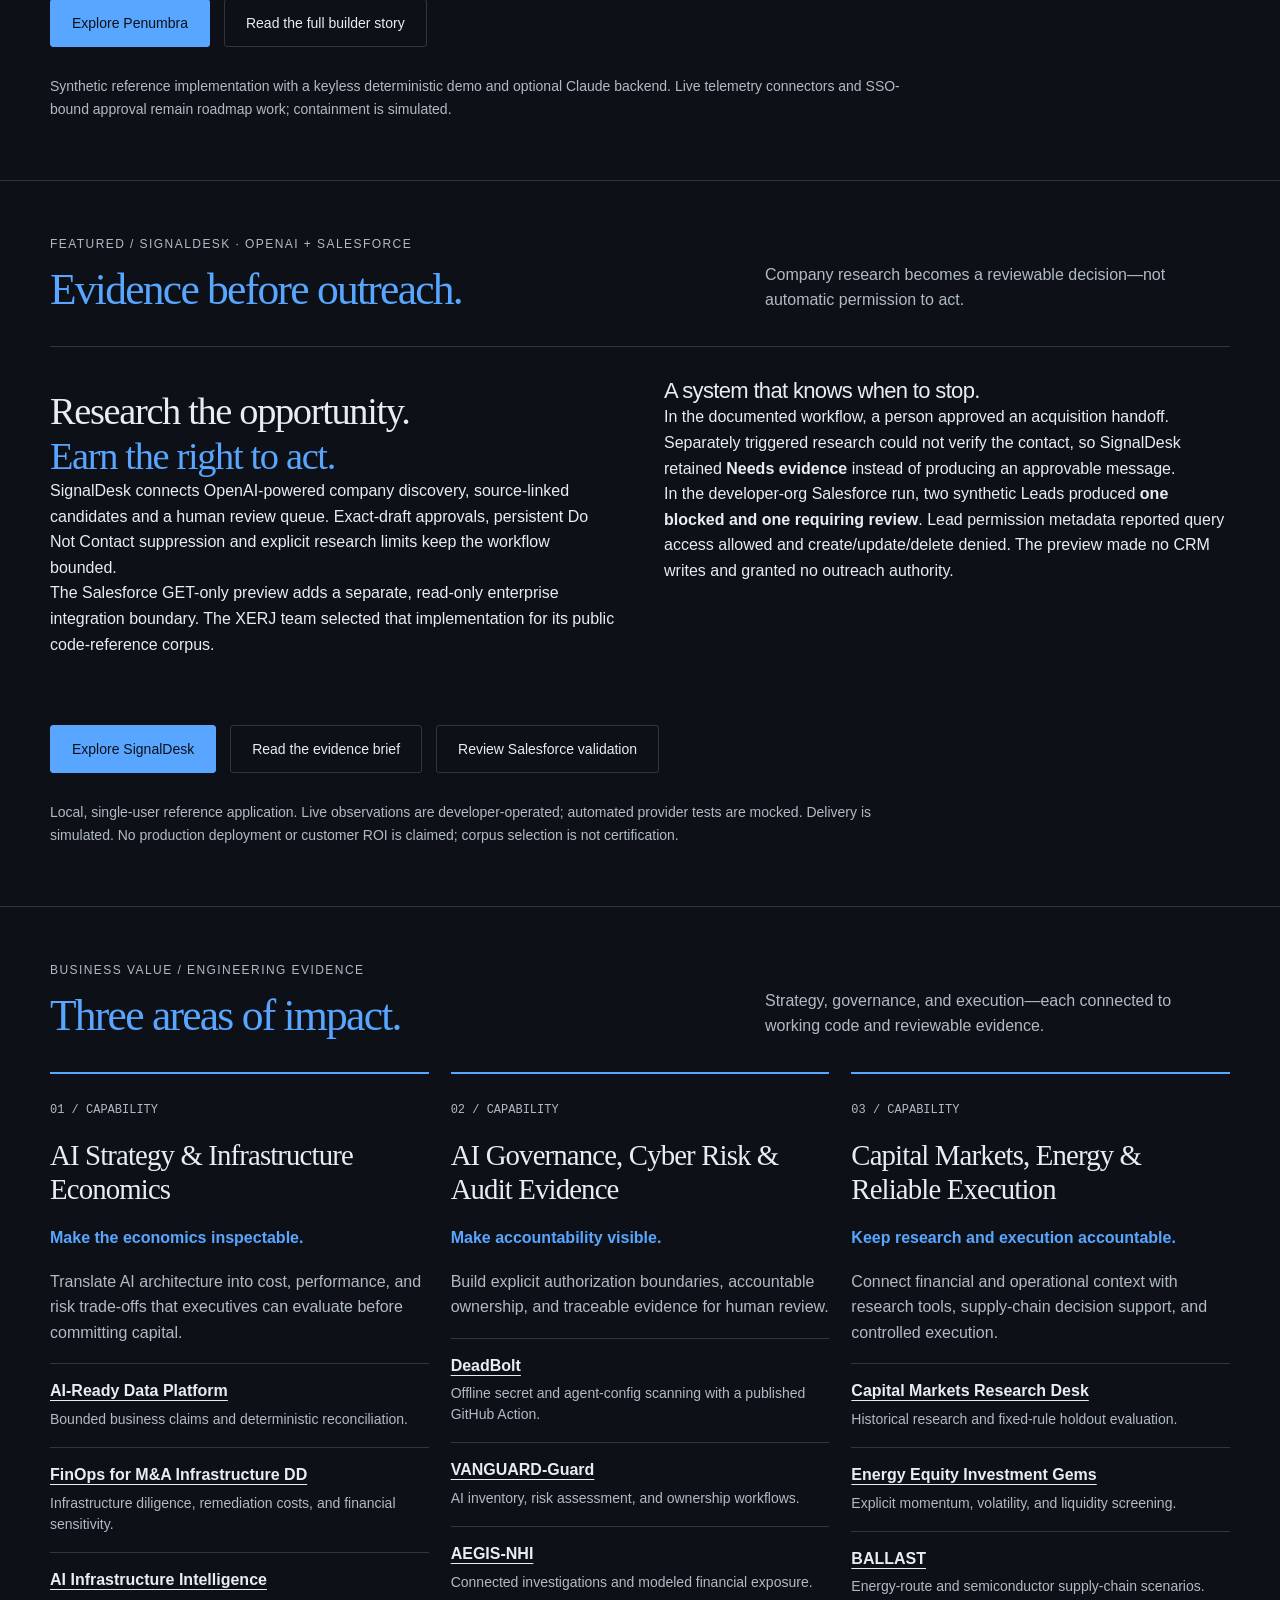
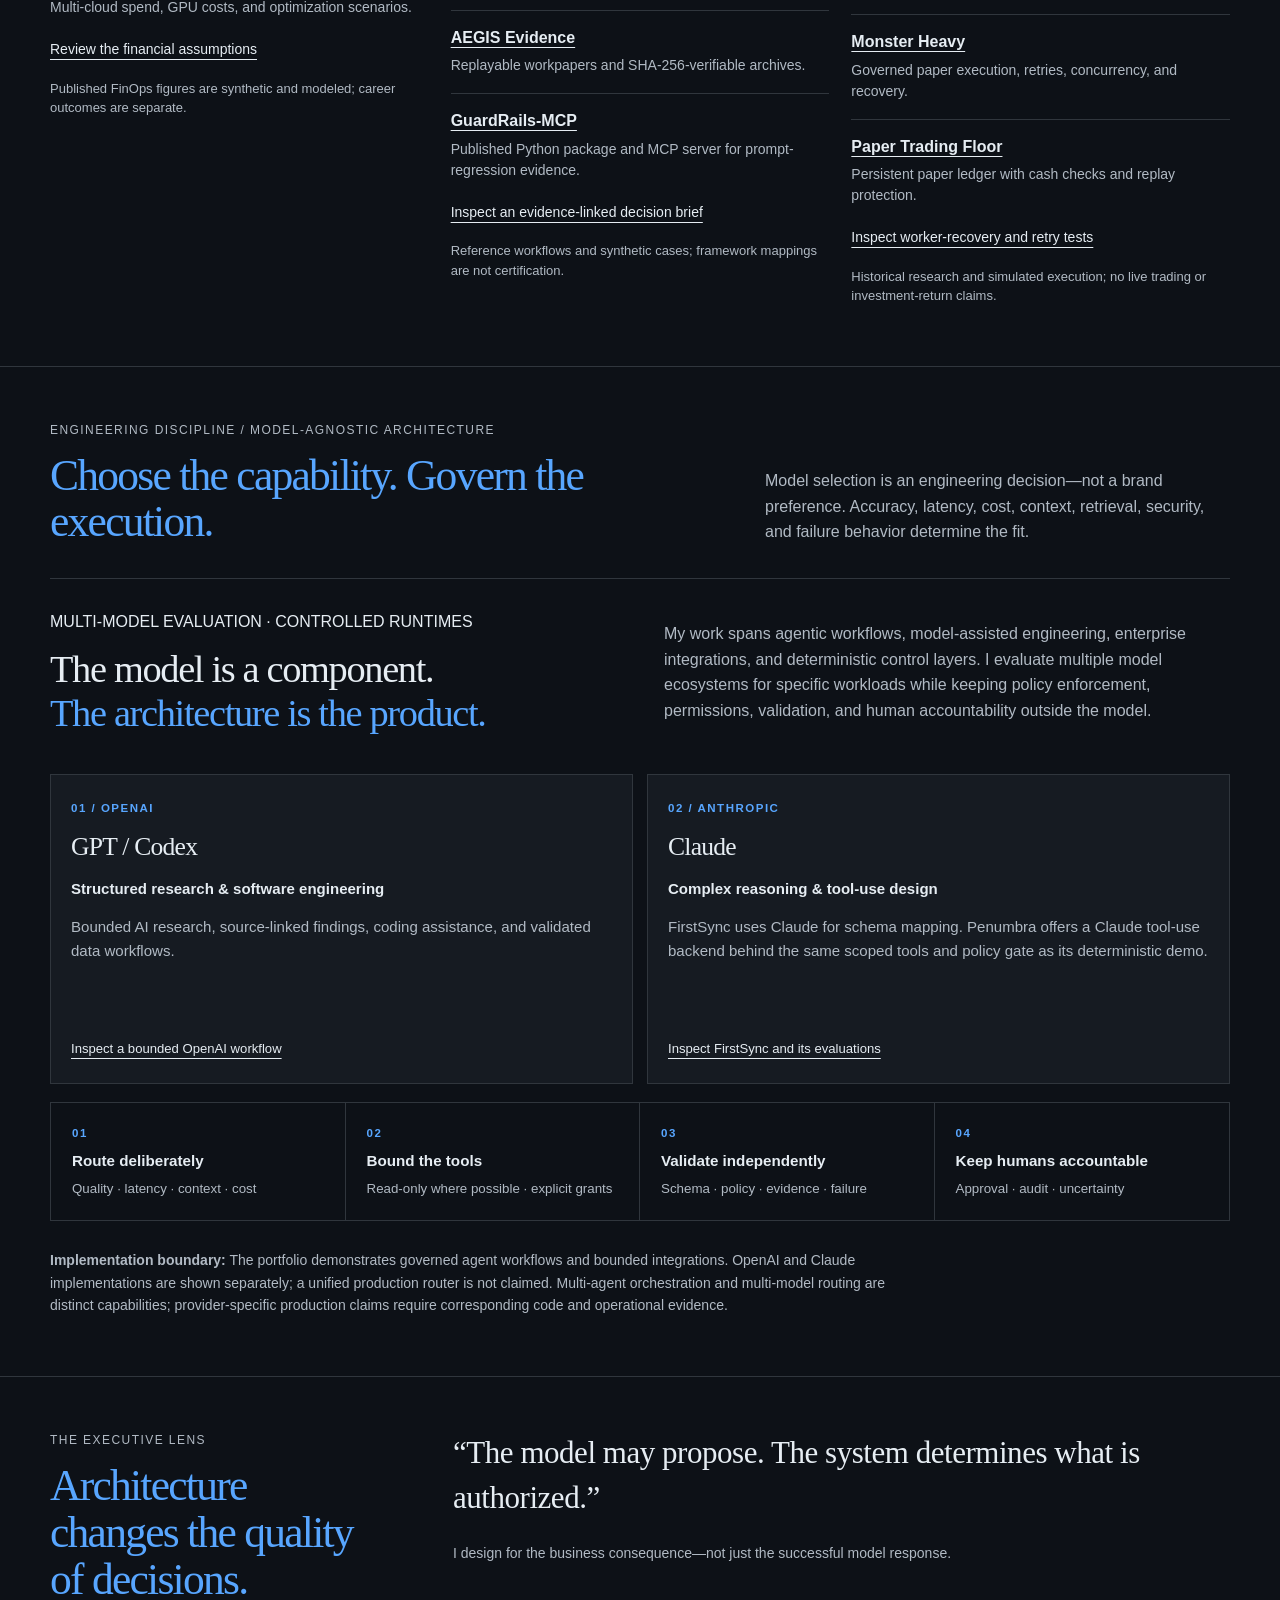
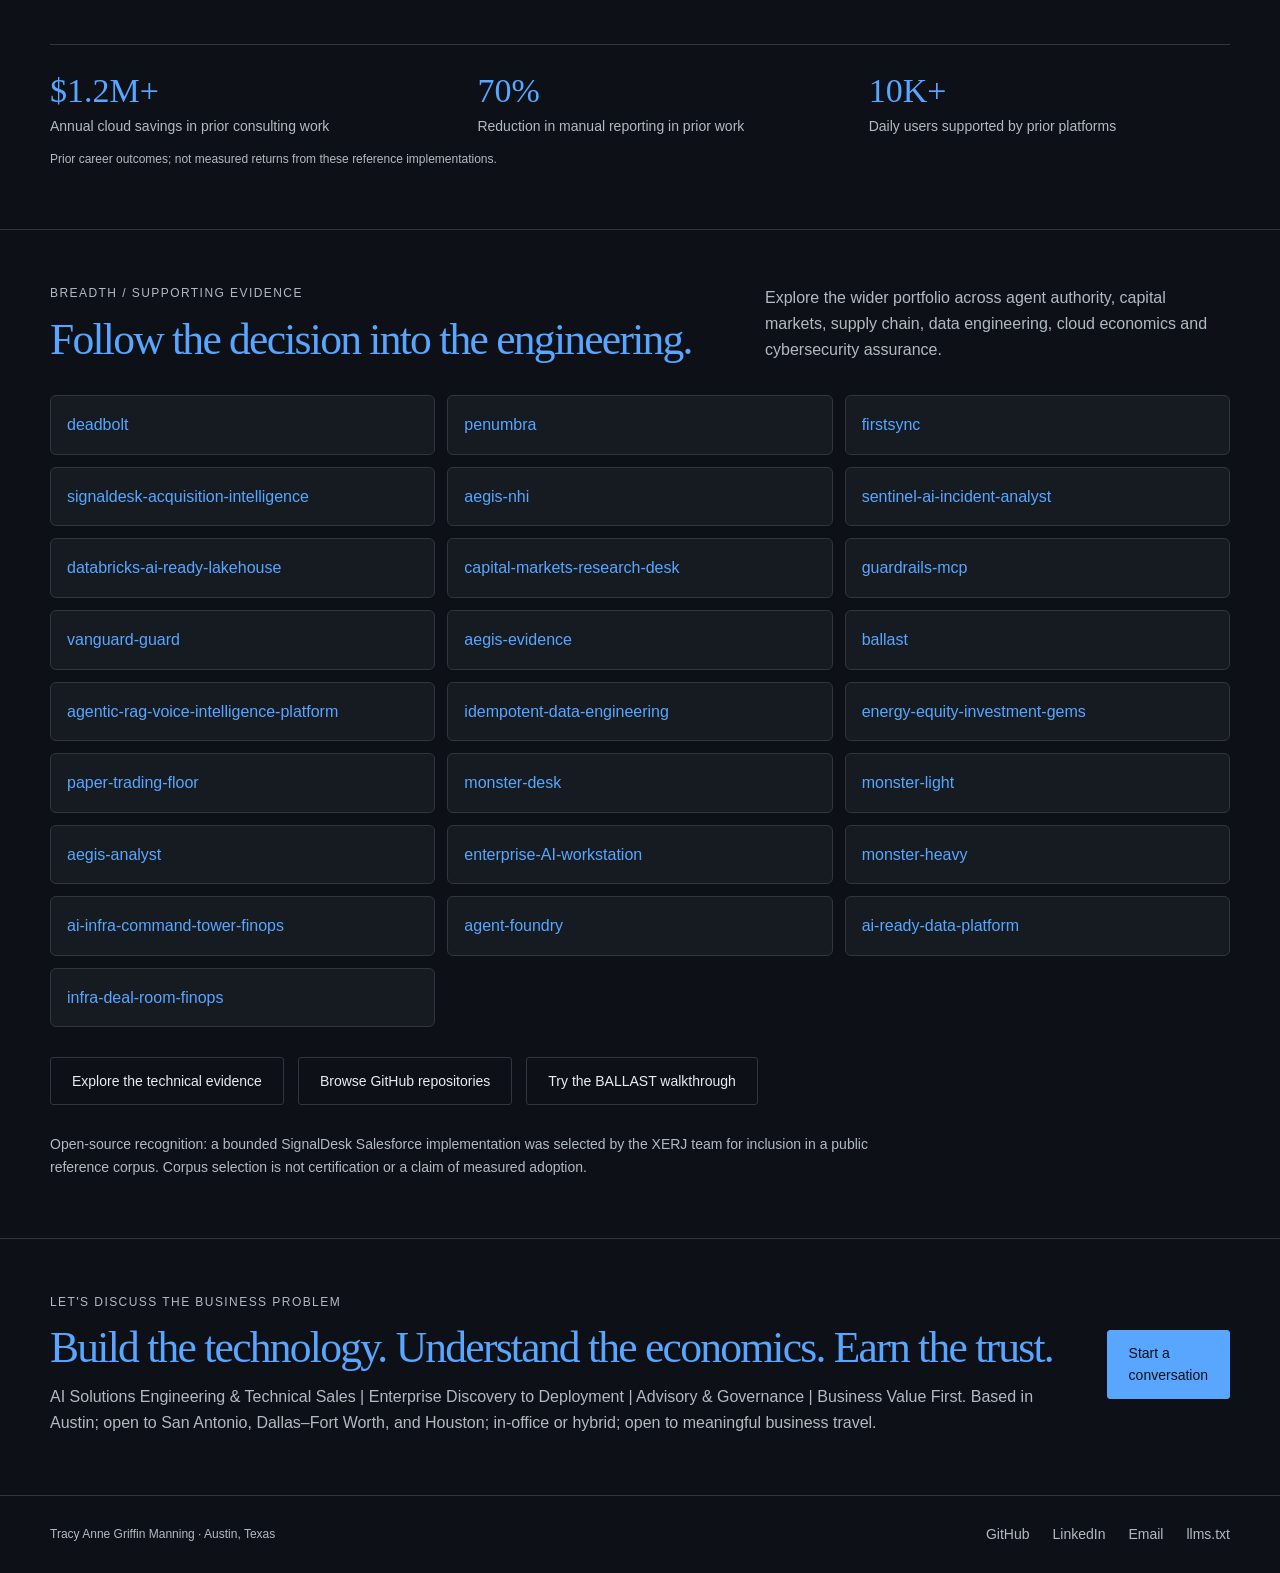
==== commit a19d7656: "Feature DeadBolt Marketplace Action and offline security scanner Add homepage feature, flagship card" ====
--- a/index.html
+++ b/index.html
@@ -1,11 +1,12 @@
 <!doctype html>
-<html lang="en"><head><meta charset="utf-8"><meta name="viewport" content="width=device-width, initial-scale=1"><meta name="color-scheme" content="dark"><meta name="theme-color" content="#101416"><meta name="robots" content="index, follow"><title>Tracy Anne Griffin Manning | AI Solutions Engineering &amp; Technical Sales | Enterprise Discovery to Deployment | Advisory &amp; Governance | Business Value First</title><meta name="description" content="Enterprise AI for financial services, capital markets, and energy: infrastructure economics, governance, and reliable execution backed by inspectable engineering."><link rel="canonical" href="https://tam-ds.github.io/"><meta property="og:type" content="website"><meta property="og:title" content="Tracy Anne Griffin Manning | AI Solutions Engineering &amp; Technical Sales | Enterprise Discovery to Deployment | Advisory &amp; Governance | Business Value First"><meta property="og:description" content="AI Solutions Engineering &amp; Technical Sales | Enterprise Discovery to Deployment | Advisory &amp; Governance | Business Value First."><meta property="og:url" content="https://tam-ds.github.io/"><link rel="icon" type="image/svg+xml" href="data:image/svg+xml,%3Csvg%20xmlns%3D%22http%3A%2F%2Fwww.w3.org%2F2000%2Fsvg%22%20viewBox%3D%220%200%2040%2040%22%3E%3Crect%20width%3D%2240%22%20height%3D%2240%22%20rx%3D%224%22%20fill%3D%22%2358a6ff%22%2F%3E%3Cpath%20d%3D%22M9%2011h22v4h-9v16h-4V15H9z%22%20fill%3D%22%230d1117%22%2F%3E%3C%2Fsvg%3E"><link rel="stylesheet" href="styles.css?v=9e390fcad708"><script type="application/ld+json">{"@context": "https://schema.org", "@type": "Person", "@id": "https://tam-ds.github.io/#person", "name": "Tracy Anne Griffin Manning", "alternateName": "Tracy Manning", "jobTitle": "AI Solutions Engineering & Technical Sales | Enterprise Discovery to Deployment | Advisory & Governance | Business Value First", "description": "AI solutions engineering and technical sales focused on enterprise AI implementation and delivery, C-suite advisory, agentic AI architecture, governance, and technical pre-sales. Designs governed AI applications with controls for authorization, reliability, observability, and cost.", "url": "https://tam-ds.github.io/", "email": "mailto:tmanning@post.harvard.edu", "homeLocation": {"@type": "Place", "name": "Austin, Texas, United States"}, "worksFor": {"@type": "Organization", "name": "Apex AI|ML Engineering LLC"}, "alumniOf": {"@type": "CollegeOrUniversity", "name": "Harvard University"}, "sameAs": ["https://github.com/TAM-DS", "https://www.linkedin.com/in/tracymanning", "https://tam-ds.github.io/"], "knowsAbout": ["AI engineering", "Enterprise AI platforms", "Agentic AI development", "Python", "OpenAI SDK", "Model Context Protocol", "AI governance", "Human-in-the-loop", "AWS", "Linux", "Cloud architecture", "Data engineering", "AI consulting", "Supply chain", "Capital markets", "Cybersecurity"], "subjectOf": [{"@type": "SoftwareSourceCode", "name": "Penumbra", "url": "https://github.com/TAM-DS/penumbra"}, {"@type": "SoftwareSourceCode", "name": "FirstSync", "url": "https://github.com/TAM-DS/firstsync"}, {"@type": "SoftwareSourceCode", "name": "SignalDesk", "url": "https://github.com/TAM-DS/signaldesk-acquisition-intelligence"}, {"@type": "SoftwareSourceCode", "name": "Agent Foundry", "url": "https://github.com/TAM-DS/agent-foundry"}, {"@type": "SoftwareSourceCode", "name": "Databricks AI-Ready Lakehouse", "url": "https://github.com/TAM-DS/databricks-ai-ready-lakehouse"}, {"@type": "SoftwareSourceCode", "name": "AI Infrastructure Intelligence", "url": "https://github.com/TAM-DS/ai-infra-command-tower-finops"}, {"@type": "SoftwareSourceCode", "name": "Agentic RAG & Voice Intelligence", "url": "https://github.com/TAM-DS/agentic-rag-voice-intelligence-platform"}]}</script></head><body><a class="skip" href="#main">Skip to content</a>
+<html lang="en"><head><meta charset="utf-8"><meta name="viewport" content="width=device-width, initial-scale=1"><meta name="color-scheme" content="dark"><meta name="theme-color" content="#101416"><meta name="robots" content="index, follow"><title>Tracy Anne Griffin Manning | AI Solutions Engineering &amp; Technical Sales | Enterprise Discovery to Deployment | Advisory &amp; Governance | Business Value First</title><meta name="description" content="Enterprise AI for financial services, capital markets, and energy: infrastructure economics, governance, and reliable execution backed by inspectable engineering."><link rel="canonical" href="https://tam-ds.github.io/"><meta property="og:type" content="website"><meta property="og:title" content="Tracy Anne Griffin Manning | AI Solutions Engineering &amp; Technical Sales | Enterprise Discovery to Deployment | Advisory &amp; Governance | Business Value First"><meta property="og:description" content="AI Solutions Engineering &amp; Technical Sales | Enterprise Discovery to Deployment | Advisory &amp; Governance | Business Value First."><meta property="og:url" content="https://tam-ds.github.io/"><link rel="icon" type="image/svg+xml" href="data:image/svg+xml,%3Csvg%20xmlns%3D%22http%3A%2F%2Fwww.w3.org%2F2000%2Fsvg%22%20viewBox%3D%220%200%2040%2040%22%3E%3Crect%20width%3D%2240%22%20height%3D%2240%22%20rx%3D%224%22%20fill%3D%22%2358a6ff%22%2F%3E%3Cpath%20d%3D%22M9%2011h22v4h-9v16h-4V15H9z%22%20fill%3D%22%230d1117%22%2F%3E%3C%2Fsvg%3E"><link rel="stylesheet" href="styles.css?v=9594931f2f9d"><script type="application/ld+json">{"@context": "https://schema.org", "@type": "Person", "@id": "https://tam-ds.github.io/#person", "name": "Tracy Anne Griffin Manning", "alternateName": "Tracy Manning", "jobTitle": "AI Solutions Engineering & Technical Sales | Enterprise Discovery to Deployment | Advisory & Governance | Business Value First", "description": "AI solutions engineering and technical sales focused on enterprise AI implementation and delivery, C-suite advisory, agentic AI architecture, governance, and technical pre-sales. Designs governed AI applications with controls for authorization, reliability, observability, and cost.", "url": "https://tam-ds.github.io/", "email": "mailto:tmanning@post.harvard.edu", "homeLocation": {"@type": "Place", "name": "Austin, Texas, United States"}, "worksFor": {"@type": "Organization", "name": "Apex AI|ML Engineering LLC"}, "alumniOf": {"@type": "CollegeOrUniversity", "name": "Harvard University"}, "sameAs": ["https://github.com/TAM-DS", "https://www.linkedin.com/in/tracymanning", "https://tam-ds.github.io/"], "knowsAbout": ["AI engineering", "Enterprise AI platforms", "Agentic AI development", "Python", "OpenAI SDK", "Model Context Protocol", "AI governance", "Human-in-the-loop", "AWS", "Linux", "Cloud architecture", "Data engineering", "AI consulting", "Supply chain", "Capital markets", "Cybersecurity"], "subjectOf": [{"@type": "SoftwareSourceCode", "name": "Penumbra", "url": "https://github.com/TAM-DS/penumbra"}, {"@type": "SoftwareSourceCode", "name": "FirstSync", "url": "https://github.com/TAM-DS/firstsync"}, {"@type": "SoftwareSourceCode", "name": "SignalDesk", "url": "https://github.com/TAM-DS/signaldesk-acquisition-intelligence"}, {"@type": "SoftwareSourceCode", "name": "Agent Foundry", "url": "https://github.com/TAM-DS/agent-foundry"}, {"@type": "SoftwareSourceCode", "name": "Databricks AI-Ready Lakehouse", "url": "https://github.com/TAM-DS/databricks-ai-ready-lakehouse"}, {"@type": "SoftwareSourceCode", "name": "AI Infrastructure Intelligence", "url": "https://github.com/TAM-DS/ai-infra-command-tower-finops"}, {"@type": "SoftwareSourceCode", "name": "Agentic RAG & Voice Intelligence", "url": "https://github.com/TAM-DS/agentic-rag-voice-intelligence-platform"}, {"@type": "SoftwareSourceCode", "name": "DeadBolt", "url": "https://github.com/TAM-DS/deadbolt"}]}</script></head><body><a class="skip" href="#main">Skip to content</a>
     <header class="header"><div class="wrap nav"><a class="identity" href="index.html" aria-label="Tracy Anne Griffin Manning home"><span class="mark" aria-hidden="true">T</span><span>Tracy Anne Griffin Manning<small>AI Solutions Engineering &amp; Technical Sales | Enterprise Discovery to Deployment | Advisory &amp; Governance | Business Value First</small></span></a><nav class="nav-links" aria-label="Main navigation"><a href="index.html" aria-current="page">Perspective</a><a href="evidence.html">Evidence</a><a href="approach.html">Approach</a></nav></div></header><main id="main">
 <div class="wrap hero"><div><span class="eyebrow">AI Solutions Engineering &amp; Technical Sales | Enterprise Discovery to Deployment | Advisory &amp; Governance | Business Value First</span><h1>Understand the workflow.<br><em>Then build the AI.</em></h1><p class="intro">I build enterprise AI for decisions where money, risk, and accountability matter—connecting financial-services experience with AI architecture, infrastructure economics, and controlled execution.</p><div class="actions"><a class="button primary" href="https://firstsync-demo.fly.dev">Try FirstSync</a><a class="button" href="#flagships">Explore the featured projects</a><a class="button" href="approach.html">How I deliver</a></div><p class="location">Based in Austin; open to San Antonio, Dallas–Fort Worth, and Houston; in-office or hybrid; open to meaningful business travel.</p></div><aside class="ledger"><div class="ledger-head"><span>THE DELIVERY DISCIPLINE</span><span>01—04</span></div><p class="ledger-title">From business friction to controlled execution.</p><div class="ledger-row"><span class="ledger-num">01</span><div><strong>Understand the business</strong><small>Workflow, stakeholders, economics, failure cost.</small></div></div><div class="ledger-row"><span class="ledger-num">02</span><div><strong>Architect the boundary</strong><small>Identity, tool limits, policy, and authority.</small></div></div><div class="ledger-row"><span class="ledger-num">03</span><div><strong>Build and validate</strong><small>Working code, tests, evidence, trade-offs.</small></div></div><div class="ledger-row"><span class="ledger-num">04</span><div><strong>Make decisions defensible</strong><small>Human review, uncertainty, and business impact.</small></div></div><p class="ledger-foot">Clarity over cleverness. Correctness over speed. Evidence over hype.</p></aside></div>
-<section class="section" id="flagships"><div class="wrap"><div class="section-header"><div><span class="kicker">FEATURED / FROM WORKFLOW TO DELIVERY</span><h2>Seven projects. One delivery discipline.</h2></div><p>Security investigations, customer onboarding, commercial research, cloud authority, governed data, infrastructure economics and conversational knowledge.</p></div><div class="featured-grid"><article class="featured flagship"><span class="serial">01 / AI SECURITY &amp; COUNTERINTELLIGENCE</span><h3>Penumbra</h3><p>Investigate connected threats while keeping the defending agent within explicit authority boundaries.</p><p class="capability-scope">Synthetic telemetry · simulated containment</p><a class="text-link" href="evidence.html#penumbra">Inspect the evidence brief</a></article><article class="featured flagship"><span class="serial">02 / ENTERPRISE ONBOARDING</span><h3>FirstSync</h3><p>Bring customer data into a B2B product through reviewed mappings, dry-runs and controlled migration.</p><p class="capability-scope">Hosted reference demo</p><a class="text-link" href="https://github.com/TAM-DS/firstsync">Explore the repository</a></article><article class="featured flagship"><span class="serial">03 / COMMERCIAL AI &amp; CRM</span><h3>SignalDesk</h3><p>Research companies with source-linked evidence and bounded Salesforce access.</p><p class="capability-scope">Developer-org proof</p><a class="text-link" href="https://github.com/TAM-DS/signaldesk-acquisition-intelligence">Explore the repository</a></article><article class="featured flagship"><span class="serial">04 / ENTERPRISE AI</span><h3>Agent Foundry</h3><p>An agent can become more capable without quietly becoming more powerful.</p><p class="capability-scope">Verified AWS DEV lifecycle</p><a class="text-link" href="https://github.com/TAM-DS/agent-foundry">Explore the repository</a></article><article class="featured flagship"><span class="serial">05 / DATA ENGINEERING</span><h3>Databricks AI-Ready Lakehouse</h3><p>Turn raw shipment data into traceable Gold data products with explicit quality gates.</p><p class="capability-scope">Databricks reference run</p><a class="text-link" href="https://github.com/TAM-DS/databricks-ai-ready-lakehouse">Explore the repository</a></article><article class="featured flagship"><span class="serial">06 / INFRASTRUCTURE ECONOMICS</span><h3>AI Infrastructure Intelligence</h3><p>Connect cloud spend, GPU usage and AI cost assumptions to executive decisions.</p><p class="capability-scope">Modeled FinOps reference</p><a class="text-link" href="https://github.com/TAM-DS/ai-infra-command-tower-finops">Explore the repository</a></article><article class="featured flagship"><span class="serial">07 / KNOWLEDGE &amp; VOICE WORKFLOWS</span><h3>Agentic RAG &amp; Voice Intelligence</h3><p>Connect maintained business knowledge to retrieval, conversation and voice through managed services.</p><p class="capability-scope">Low-code architecture case</p><a class="text-link" href="https://github.com/TAM-DS/agentic-rag-voice-intelligence-platform">Explore the repository</a></article></div><p class="evidence-note">FirstSync is a hosted reference implementation with synthetic orgs and precomputed model proposals. Inspect each repository for its validation evidence and operating scope.</p></div></section>
+<section class="section" id="flagships"><div class="wrap"><div class="section-header"><div><span class="kicker">FEATURED / FROM WORKFLOW TO DELIVERY</span><h2>Eight projects. One delivery discipline.</h2></div><p>Secret and agent-authority scanning, security investigations, customer onboarding, commercial research, cloud authority, governed data, infrastructure economics and conversational knowledge.</p></div><div class="featured-grid"><article class="featured flagship"><span class="serial">01 / AI SECURITY &amp; COUNTERINTELLIGENCE</span><h3>Penumbra</h3><p>Investigate connected threats while keeping the defending agent within explicit authority boundaries.</p><p class="capability-scope">Synthetic telemetry · simulated containment</p><a class="text-link" href="evidence.html#penumbra">Inspect the evidence brief</a></article><article class="featured flagship"><span class="serial">02 / ENTERPRISE ONBOARDING</span><h3>FirstSync</h3><p>Bring customer data into a B2B product through reviewed mappings, dry-runs and controlled migration.</p><p class="capability-scope">Hosted reference demo</p><a class="text-link" href="https://github.com/TAM-DS/firstsync">Explore the repository</a></article><article class="featured flagship"><span class="serial">03 / COMMERCIAL AI &amp; CRM</span><h3>SignalDesk</h3><p>Research companies with source-linked evidence and bounded Salesforce access.</p><p class="capability-scope">Developer-org proof</p><a class="text-link" href="https://github.com/TAM-DS/signaldesk-acquisition-intelligence">Explore the repository</a></article><article class="featured flagship"><span class="serial">04 / ENTERPRISE AI</span><h3>Agent Foundry</h3><p>An agent can become more capable without quietly becoming more powerful.</p><p class="capability-scope">Verified AWS DEV lifecycle</p><a class="text-link" href="https://github.com/TAM-DS/agent-foundry">Explore the repository</a></article><article class="featured flagship"><span class="serial">05 / DATA ENGINEERING</span><h3>Databricks AI-Ready Lakehouse</h3><p>Turn raw shipment data into traceable Gold data products with explicit quality gates.</p><p class="capability-scope">Databricks reference run</p><a class="text-link" href="https://github.com/TAM-DS/databricks-ai-ready-lakehouse">Explore the repository</a></article><article class="featured flagship"><span class="serial">06 / INFRASTRUCTURE ECONOMICS</span><h3>AI Infrastructure Intelligence</h3><p>Connect cloud spend, GPU usage and AI cost assumptions to executive decisions.</p><p class="capability-scope">Modeled FinOps reference</p><a class="text-link" href="https://github.com/TAM-DS/ai-infra-command-tower-finops">Explore the repository</a></article><article class="featured flagship"><span class="serial">07 / KNOWLEDGE &amp; VOICE WORKFLOWS</span><h3>Agentic RAG &amp; Voice Intelligence</h3><p>Connect maintained business knowledge to retrieval, conversation and voice through managed services.</p><p class="capability-scope">Low-code architecture case</p><a class="text-link" href="https://github.com/TAM-DS/agentic-rag-voice-intelligence-platform">Explore the repository</a></article><article class="featured flagship"><span class="serial">08 / DEVELOPER SECURITY</span><h3>DeadBolt</h3><p>Find leaked keys and risky agent configurations, then keep remediation under human review.</p><p class="capability-scope">Published GitHub Action · offline Mac/Linux CLI</p><a class="text-link" href="evidence.html#deadbolt">Inspect the evidence brief</a><a class="text-link" href="https://github.com/marketplace/actions/deadbolt-secret-agent-authority-scan">View Marketplace Action</a></article></div><p class="evidence-note">FirstSync is a hosted reference implementation with synthetic orgs and precomputed model proposals. Inspect each repository for its validation evidence and operating scope.</p></div></section>
+<section class="section" id="deadbolt-feature"><div class="wrap"><div class="section-header"><div><span class="kicker">FEATURED / DEADBOLT · GITHUB MARKETPLACE</span><h2>Find leaked keys.<br>Review agent authority.</h2></div><p>Catch credential exposure and risky agent configurations before commit or build.</p></div><div class="model-lead"><div><p class="model-statement">A leaked key is only<br><em>part of the problem.</em></p><p>DeadBolt checks local files, staged changes, git history and container layers for leaked credentials and risky MCP or agent settings. Deterministic rules estimate potential authority and help a human prioritize what to review.</p><p>The offline core requires no API key or AI model. Run it from a Mac or Linux terminal, use the pre-commit hook, or add the published GitHub Action to a workflow.</p></div><div><h3>Proposals, with people in control.</h3><p>Text, JSON and SARIF reports connect findings to content-hashed remediation proposals. DeadBolt records human decisions in a hash-chained ledger and never uses discovered credentials or executes a fix.</p><p><strong>Published v0.1.0 release and Marketplace Action.</strong> The synthetic demo produces 30 findings. Sixty automated tests and Linux CI across Python 3.10–3.13 cover detection, redaction, staged scans and approval integrity.</p></div></div><div class="actions"><a class="button primary" href="https://github.com/marketplace/actions/deadbolt-secret-agent-authority-scan">View Marketplace Action</a><a class="button" href="https://github.com/TAM-DS/deadbolt#quick-start--macos-and-linux">Run the Mac/Linux demo</a><a class="button" href="evidence.html#deadbolt">Read the evidence brief</a></div><p class="evidence-note">Authority is estimated; effective access remains unknown. Detection has finite rule coverage. Approver names are operator labels, and detecting a completely rewritten ledger requires a separately trusted head. The local AI model is optional; real-model inference remains unverified.</p></div></section>
 <section class="section" id="penumbra-story"><div class="wrap"><div class="section-header"><div><span class="kicker">THE CONNECTION / PEOPLE, PATTERNS &amp; SECURITY</span><h2>Penumbra closes a loop.</h2></div><p>Agents that help defend an organization must themselves be defensible.</p></div><div class="model-lead"><div><p class="model-statement">No single signal tells the whole story.<br><em>The pattern matters.</em></p><p>Penumbra takes its name from the partial shadow: the space between full light and darkness. My fascination with Kepler led me, at Harvard, to write about the music of the spheres. What I carry into security architecture is the importance of looking at the whole system.</p></div><div><p>The moon has two sides, and so do I: the extrovert who works across executives, engineers, Legal and HR, and the focused builder who turns those conversations into working systems. Penumbra needed both.</p><p>In 2017, I was writing <a href="https://cyberessentialsdotblog.wordpress.com/">Hacking The Human</a> about insider threats, social engineering and cybercrime-as-a-service. Today I build agentic AI. Penumbra connects those threads through evidence-linked investigation, explicit tool boundaries and human-reviewed containment.</p></div></div><div class="actions"><a class="button primary" href="https://github.com/TAM-DS/penumbra">Explore Penumbra</a><a class="button" href="https://github.com/TAM-DS/penumbra#why-penumbra-a-note-from-the-builder">Read the full builder story</a></div><p class="evidence-note">Synthetic reference implementation with a keyless deterministic demo and optional Claude backend. Live telemetry connectors and SSO-bound approval remain roadmap work; containment is simulated.</p></div></section>
 <section class="section" id="signaldesk-feature"><div class="wrap"><div class="section-header"><div><span class="kicker">FEATURED / SIGNALDESK · OPENAI + SALESFORCE</span><h2>Evidence before outreach.</h2></div><p>Company research becomes a reviewable decision—not automatic permission to act.</p></div><div class="model-lead"><div><p class="model-statement">Research the opportunity.<br><em>Earn the right to act.</em></p><p>SignalDesk connects OpenAI-powered company discovery, source-linked candidates and a human review queue. Exact-draft approvals, persistent Do Not Contact suppression and explicit research limits keep the workflow bounded.</p><p>The Salesforce GET-only preview adds a separate, read-only enterprise integration boundary. The XERJ team selected that implementation for its public code-reference corpus.</p></div><div><h3>A system that knows when to stop.</h3><p>In the documented workflow, a person approved an acquisition handoff. Separately triggered research could not verify the contact, so SignalDesk retained <strong>Needs evidence</strong> instead of producing an approvable message.</p><p>In the developer-org Salesforce run, two synthetic Leads produced <strong>one blocked and one requiring review</strong>. Lead permission metadata reported query access allowed and create/update/delete denied. The preview made no CRM writes and granted no outreach authority.</p></div></div><div class="actions"><a class="button primary" href="https://github.com/TAM-DS/signaldesk-acquisition-intelligence">Explore SignalDesk</a><a class="button" href="evidence.html#signaldesk-acquisition-intelligence">Read the evidence brief</a><a class="button" href="https://github.com/TAM-DS/signaldesk-acquisition-intelligence/blob/main/docs/SALESFORCE_DEV_ORG_VALIDATION.md">Review Salesforce validation</a></div><p class="evidence-note">Local, single-user reference application. Live observations are developer-operated; automated provider tests are mocked. Delivery is simulated. No production deployment or customer ROI is claimed; corpus selection is not certification.</p></div></section>
-<section class="section" id="capabilities"><div class="wrap"><div class="section-header"><div><span class="kicker">BUSINESS VALUE / ENGINEERING EVIDENCE</span><h2>Three areas of impact.</h2></div><p>Strategy, governance, and execution—each connected to working code and reviewable evidence.</p></div><div class="featured-grid capability-grid"><article class="featured capability"><span class="serial">01 / CAPABILITY</span><h3>AI Strategy &amp; Infrastructure Economics</h3><p class="capability-hook">Make the economics inspectable.</p><p>Translate AI architecture into cost, performance, and risk trade-offs that executives can evaluate before committing capital.</p><ul class="capability-projects"><li><a href="https://github.com/TAM-DS/ai-ready-data-platform">AI-Ready Data Platform</a><span>Bounded business claims and deterministic reconciliation.</span></li><li><a href="https://github.com/TAM-DS/infra-deal-room-finops">FinOps for M&amp;A Infrastructure DD</a><span>Infrastructure diligence, remediation costs, and financial sensitivity.</span></li><li><a href="https://github.com/TAM-DS/ai-infra-command-tower-finops">AI Infrastructure Intelligence</a><span>Multi-cloud spend, GPU costs, and optimization scenarios.</span></li></ul><a class="text-link" href="https://github.com/TAM-DS/infra-deal-room-finops/blob/main/docs/ASSUMPTIONS.md">Review the financial assumptions</a><p class="capability-scope">Published FinOps figures are synthetic and modeled; career outcomes are separate.</p></article><article class="featured capability"><span class="serial">02 / CAPABILITY</span><h3>AI Governance, Cyber Risk &amp; Audit Evidence</h3><p class="capability-hook">Make accountability visible.</p><p>Build explicit authorization boundaries, accountable ownership, and traceable evidence for human review.</p><ul class="capability-projects"><li><a href="https://github.com/TAM-DS/vanguard-guard">VANGUARD-Guard</a><span>AI inventory, risk assessment, and ownership workflows.</span></li><li><a href="https://github.com/TAM-DS/aegis-nhi">AEGIS-NHI</a><span>Connected investigations and modeled financial exposure.</span></li><li><a href="https://github.com/TAM-DS/aegis-evidence">AEGIS Evidence</a><span>Replayable workpapers and SHA-256-verifiable archives.</span></li><li><a href="https://github.com/TAM-DS/guardrails-mcp">GuardRails-MCP</a><span>Published Python package and MCP server for prompt-regression evidence.</span></li></ul><a class="text-link" href="https://github.com/TAM-DS/aegis-nhi/blob/main/docs/CONNECTED_INVESTIGATION.md#evidence-linked-decision-brief">Inspect an evidence-linked decision brief</a><p class="capability-scope">Reference workflows and synthetic cases; framework mappings are not certification.</p></article><article class="featured capability"><span class="serial">03 / CAPABILITY</span><h3>Capital Markets, Energy &amp; Reliable Execution</h3><p class="capability-hook">Keep research and execution accountable.</p><p>Connect financial and operational context with research tools, supply-chain decision support, and controlled execution.</p><ul class="capability-projects"><li><a href="https://github.com/TAM-DS/capital-markets-research-desk">Capital Markets Research Desk</a><span>Historical research and fixed-rule holdout evaluation.</span></li><li><a href="https://github.com/TAM-DS/energy-equity-investment-gems">Energy Equity Investment Gems</a><span>Explicit momentum, volatility, and liquidity screening.</span></li><li><a href="https://github.com/TAM-DS/ballast">BALLAST</a><span>Energy-route and semiconductor supply-chain scenarios.</span></li><li><a href="https://github.com/TAM-DS/monster-heavy">Monster Heavy</a><span>Governed paper execution, retries, concurrency, and recovery.</span></li><li><a href="https://github.com/TAM-DS/paper-trading-floor">Paper Trading Floor</a><span>Persistent paper ledger with cash checks and replay protection.</span></li></ul><a class="text-link" href="https://github.com/TAM-DS/monster-heavy/blob/main/tests/integration/test_recovery_release.py">Inspect worker-recovery and retry tests</a><p class="capability-scope">Historical research and simulated execution; no live trading or investment-return claims.</p></article></div></div></section>
+<section class="section" id="capabilities"><div class="wrap"><div class="section-header"><div><span class="kicker">BUSINESS VALUE / ENGINEERING EVIDENCE</span><h2>Three areas of impact.</h2></div><p>Strategy, governance, and execution—each connected to working code and reviewable evidence.</p></div><div class="featured-grid capability-grid"><article class="featured capability"><span class="serial">01 / CAPABILITY</span><h3>AI Strategy &amp; Infrastructure Economics</h3><p class="capability-hook">Make the economics inspectable.</p><p>Translate AI architecture into cost, performance, and risk trade-offs that executives can evaluate before committing capital.</p><ul class="capability-projects"><li><a href="https://github.com/TAM-DS/ai-ready-data-platform">AI-Ready Data Platform</a><span>Bounded business claims and deterministic reconciliation.</span></li><li><a href="https://github.com/TAM-DS/infra-deal-room-finops">FinOps for M&amp;A Infrastructure DD</a><span>Infrastructure diligence, remediation costs, and financial sensitivity.</span></li><li><a href="https://github.com/TAM-DS/ai-infra-command-tower-finops">AI Infrastructure Intelligence</a><span>Multi-cloud spend, GPU costs, and optimization scenarios.</span></li></ul><a class="text-link" href="https://github.com/TAM-DS/infra-deal-room-finops/blob/main/docs/ASSUMPTIONS.md">Review the financial assumptions</a><p class="capability-scope">Published FinOps figures are synthetic and modeled; career outcomes are separate.</p></article><article class="featured capability"><span class="serial">02 / CAPABILITY</span><h3>AI Governance, Cyber Risk &amp; Audit Evidence</h3><p class="capability-hook">Make accountability visible.</p><p>Build explicit authorization boundaries, accountable ownership, and traceable evidence for human review.</p><ul class="capability-projects"><li><a href="https://github.com/TAM-DS/deadbolt">DeadBolt</a><span>Offline secret and agent-config scanning with a published GitHub Action.</span></li><li><a href="https://github.com/TAM-DS/vanguard-guard">VANGUARD-Guard</a><span>AI inventory, risk assessment, and ownership workflows.</span></li><li><a href="https://github.com/TAM-DS/aegis-nhi">AEGIS-NHI</a><span>Connected investigations and modeled financial exposure.</span></li><li><a href="https://github.com/TAM-DS/aegis-evidence">AEGIS Evidence</a><span>Replayable workpapers and SHA-256-verifiable archives.</span></li><li><a href="https://github.com/TAM-DS/guardrails-mcp">GuardRails-MCP</a><span>Published Python package and MCP server for prompt-regression evidence.</span></li></ul><a class="text-link" href="https://github.com/TAM-DS/aegis-nhi/blob/main/docs/CONNECTED_INVESTIGATION.md#evidence-linked-decision-brief">Inspect an evidence-linked decision brief</a><p class="capability-scope">Reference workflows and synthetic cases; framework mappings are not certification.</p></article><article class="featured capability"><span class="serial">03 / CAPABILITY</span><h3>Capital Markets, Energy &amp; Reliable Execution</h3><p class="capability-hook">Keep research and execution accountable.</p><p>Connect financial and operational context with research tools, supply-chain decision support, and controlled execution.</p><ul class="capability-projects"><li><a href="https://github.com/TAM-DS/capital-markets-research-desk">Capital Markets Research Desk</a><span>Historical research and fixed-rule holdout evaluation.</span></li><li><a href="https://github.com/TAM-DS/energy-equity-investment-gems">Energy Equity Investment Gems</a><span>Explicit momentum, volatility, and liquidity screening.</span></li><li><a href="https://github.com/TAM-DS/ballast">BALLAST</a><span>Energy-route and semiconductor supply-chain scenarios.</span></li><li><a href="https://github.com/TAM-DS/monster-heavy">Monster Heavy</a><span>Governed paper execution, retries, concurrency, and recovery.</span></li><li><a href="https://github.com/TAM-DS/paper-trading-floor">Paper Trading Floor</a><span>Persistent paper ledger with cash checks and replay protection.</span></li></ul><a class="text-link" href="https://github.com/TAM-DS/monster-heavy/blob/main/tests/integration/test_recovery_release.py">Inspect worker-recovery and retry tests</a><p class="capability-scope">Historical research and simulated execution; no live trading or investment-return claims.</p></article></div></div></section>
 <section class="section model-section" id="model-engineering"><div class="wrap"><div class="section-header"><div><span class="kicker">ENGINEERING DISCIPLINE / MODEL-AGNOSTIC ARCHITECTURE</span><h2>Choose the capability. Govern the execution.</h2></div><p>Model selection is an engineering decision—not a brand preference. Accuracy, latency, cost, context, retrieval, security, and failure behavior determine the fit.</p></div>
 <div class="model-lead"><div><span class="serial">MULTI-MODEL EVALUATION · CONTROLLED RUNTIMES</span><p class="model-statement">The model is a component.<br><em>The architecture is the product.</em></p></div><p>My work spans agentic workflows, model-assisted engineering, enterprise integrations, and deterministic control layers. I evaluate multiple model ecosystems for specific workloads while keeping policy enforcement, permissions, validation, and human accountability outside the model.</p></div>
 <div class="model-grid">
@@ -18,7 +19,7 @@
 <p class="evidence-note"><strong>Implementation boundary:</strong> The portfolio demonstrates governed agent workflows and bounded integrations. OpenAI and Claude implementations are shown separately; a unified production router is not claimed. Multi-agent orchestration and multi-model routing are distinct capabilities; provider-specific production claims require corresponding code and operational evidence.</p></div></section>
 
 <section class="section"><div class="wrap"><div class="quote-section"><div><span class="kicker">THE EXECUTIVE LENS</span><h2>Architecture changes the quality of decisions.</h2></div><div><blockquote>“The model may propose. The system determines what is authorized.”</blockquote><p class="caption">I design for the business consequence—not just the successful model response.</p></div></div><div class="career-strip"><div><span class="value">$1.2M+</span><small>Annual cloud savings in prior consulting work</small></div><div><span class="value">70%</span><small>Reduction in manual reporting in prior work</small></div><div><span class="value">10K+</span><small>Daily users supported by prior platforms</small></div></div><p class="career-label">Prior career outcomes; not measured returns from these reference implementations.</p></div></section>
-<section class="section"><div class="wrap"><div class="section-header"><div><span class="kicker">BREADTH / SUPPORTING EVIDENCE</span><h2>Follow the decision into the engineering.</h2></div><p>Explore the wider portfolio across agent authority, capital markets, supply chain, data engineering, cloud economics and cybersecurity assurance.</p></div><ul class="repo-directory" aria-label="Current project repositories"><li><a href="https://github.com/TAM-DS/penumbra">penumbra</a></li><li><a href="https://github.com/TAM-DS/firstsync">firstsync</a></li><li><a href="https://github.com/TAM-DS/signaldesk-acquisition-intelligence">signaldesk-acquisition-intelligence</a></li><li><a href="https://github.com/TAM-DS/aegis-nhi">aegis-nhi</a></li><li><a href="https://github.com/TAM-DS/sentinel-ai-incident-analyst">sentinel-ai-incident-analyst</a></li><li><a href="https://github.com/TAM-DS/databricks-ai-ready-lakehouse">databricks-ai-ready-lakehouse</a></li><li><a href="https://github.com/TAM-DS/capital-markets-research-desk">capital-markets-research-desk</a></li><li><a href="https://github.com/TAM-DS/guardrails-mcp">guardrails-mcp</a></li><li><a href="https://github.com/TAM-DS/vanguard-guard">vanguard-guard</a></li><li><a href="https://github.com/TAM-DS/aegis-evidence">aegis-evidence</a></li><li><a href="https://github.com/TAM-DS/ballast">ballast</a></li><li><a href="https://github.com/TAM-DS/agentic-rag-voice-intelligence-platform">agentic-rag-voice-intelligence-platform</a></li><li><a href="https://github.com/TAM-DS/idempotent-data-engineering">idempotent-data-engineering</a></li><li><a href="https://github.com/TAM-DS/energy-equity-investment-gems">energy-equity-investment-gems</a></li><li><a href="https://github.com/TAM-DS/paper-trading-floor">paper-trading-floor</a></li><li><a href="https://github.com/TAM-DS/monster-desk">monster-desk</a></li><li><a href="https://github.com/TAM-DS/monster-light">monster-light</a></li><li><a href="https://github.com/TAM-DS/aegis-analyst">aegis-analyst</a></li><li><a href="https://github.com/TAM-DS/enterprise-AI-workstation">enterprise-AI-workstation</a></li><li><a href="https://github.com/TAM-DS/monster-heavy">monster-heavy</a></li><li><a href="https://github.com/TAM-DS/ai-infra-command-tower-finops">ai-infra-command-tower-finops</a></li><li><a href="https://github.com/TAM-DS/agent-foundry">agent-foundry</a></li><li><a href="https://github.com/TAM-DS/ai-ready-data-platform">ai-ready-data-platform</a></li><li><a href="https://github.com/TAM-DS/infra-deal-room-finops">infra-deal-room-finops</a></li></ul><div class="actions"><a class="button" href="evidence.html">Explore the technical evidence</a><a class="button" href="https://github.com/TAM-DS">Browse GitHub repositories</a><a class="button" href="demo.html">Try the BALLAST walkthrough</a></div><p class="evidence-note">Open-source recognition: a bounded SignalDesk Salesforce implementation was selected by the XERJ team for inclusion in a public reference corpus. Corpus selection is not certification or a claim of measured adoption.</p></div></section>
+<section class="section"><div class="wrap"><div class="section-header"><div><span class="kicker">BREADTH / SUPPORTING EVIDENCE</span><h2>Follow the decision into the engineering.</h2></div><p>Explore the wider portfolio across agent authority, capital markets, supply chain, data engineering, cloud economics and cybersecurity assurance.</p></div><ul class="repo-directory" aria-label="Current project repositories"><li><a href="https://github.com/TAM-DS/deadbolt">deadbolt</a></li><li><a href="https://github.com/TAM-DS/penumbra">penumbra</a></li><li><a href="https://github.com/TAM-DS/firstsync">firstsync</a></li><li><a href="https://github.com/TAM-DS/signaldesk-acquisition-intelligence">signaldesk-acquisition-intelligence</a></li><li><a href="https://github.com/TAM-DS/aegis-nhi">aegis-nhi</a></li><li><a href="https://github.com/TAM-DS/sentinel-ai-incident-analyst">sentinel-ai-incident-analyst</a></li><li><a href="https://github.com/TAM-DS/databricks-ai-ready-lakehouse">databricks-ai-ready-lakehouse</a></li><li><a href="https://github.com/TAM-DS/capital-markets-research-desk">capital-markets-research-desk</a></li><li><a href="https://github.com/TAM-DS/guardrails-mcp">guardrails-mcp</a></li><li><a href="https://github.com/TAM-DS/vanguard-guard">vanguard-guard</a></li><li><a href="https://github.com/TAM-DS/aegis-evidence">aegis-evidence</a></li><li><a href="https://github.com/TAM-DS/ballast">ballast</a></li><li><a href="https://github.com/TAM-DS/agentic-rag-voice-intelligence-platform">agentic-rag-voice-intelligence-platform</a></li><li><a href="https://github.com/TAM-DS/idempotent-data-engineering">idempotent-data-engineering</a></li><li><a href="https://github.com/TAM-DS/energy-equity-investment-gems">energy-equity-investment-gems</a></li><li><a href="https://github.com/TAM-DS/paper-trading-floor">paper-trading-floor</a></li><li><a href="https://github.com/TAM-DS/monster-desk">monster-desk</a></li><li><a href="https://github.com/TAM-DS/monster-light">monster-light</a></li><li><a href="https://github.com/TAM-DS/aegis-analyst">aegis-analyst</a></li><li><a href="https://github.com/TAM-DS/enterprise-AI-workstation">enterprise-AI-workstation</a></li><li><a href="https://github.com/TAM-DS/monster-heavy">monster-heavy</a></li><li><a href="https://github.com/TAM-DS/ai-infra-command-tower-finops">ai-infra-command-tower-finops</a></li><li><a href="https://github.com/TAM-DS/agent-foundry">agent-foundry</a></li><li><a href="https://github.com/TAM-DS/ai-ready-data-platform">ai-ready-data-platform</a></li><li><a href="https://github.com/TAM-DS/infra-deal-room-finops">infra-deal-room-finops</a></li></ul><div class="actions"><a class="button" href="evidence.html">Explore the technical evidence</a><a class="button" href="https://github.com/TAM-DS">Browse GitHub repositories</a><a class="button" href="demo.html">Try the BALLAST walkthrough</a></div><p class="evidence-note">Open-source recognition: a bounded SignalDesk Salesforce implementation was selected by the XERJ team for inclusion in a public reference corpus. Corpus selection is not certification or a claim of measured adoption.</p></div></section>
 <section class="section"><div class="wrap contact-band"><div><span class="kicker">LET'S DISCUSS THE BUSINESS PROBLEM</span><h2>Build the technology. Understand the economics. Earn the trust.</h2><p>AI Solutions Engineering &amp; Technical Sales | Enterprise Discovery to Deployment | Advisory &amp; Governance | Business Value First. Based in Austin; open to San Antonio, Dallas–Fort Worth, and Houston; in-office or hybrid; open to meaningful business travel.</p></div><a class="button primary" href="https://www.linkedin.com/in/tracymanning" target="_blank" rel="noopener noreferrer">Start a conversation</a></div></section>
 </main><footer class="footer"><div class="wrap footer-row"><span>Tracy Anne Griffin Manning · Austin, Texas</span><nav class="footer-links" aria-label="Professional links"><a href="https://github.com/TAM-DS" target="_blank" rel="noopener noreferrer">GitHub<span class="visually-hidden"> (opens in a new tab)</span></a><a href="https://www.linkedin.com/in/tracymanning" target="_blank" rel="noopener noreferrer">LinkedIn<span class="visually-hidden"> (opens in a new tab)</span></a><a href="mailto:tmanning@post.harvard.edu">Email</a><a href="llms.txt">llms.txt</a></nav></div></footer></body></html>
 
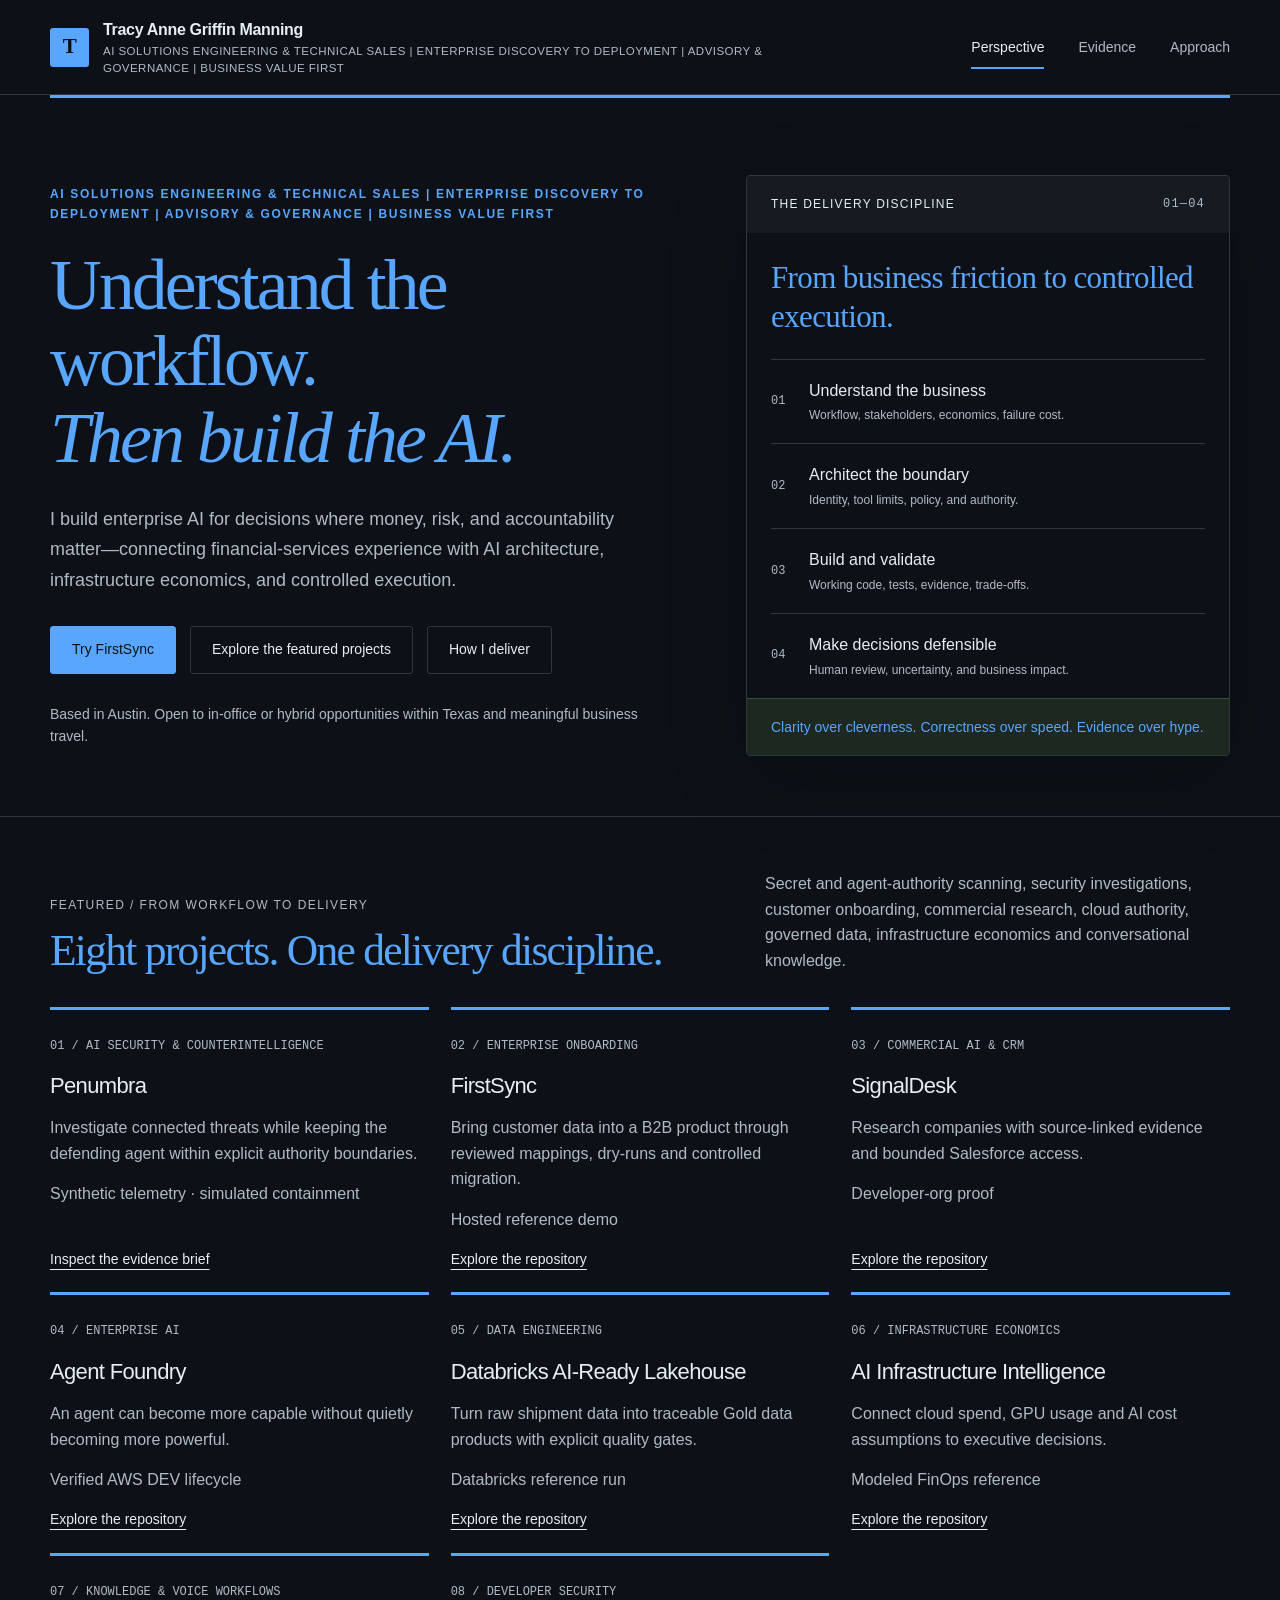
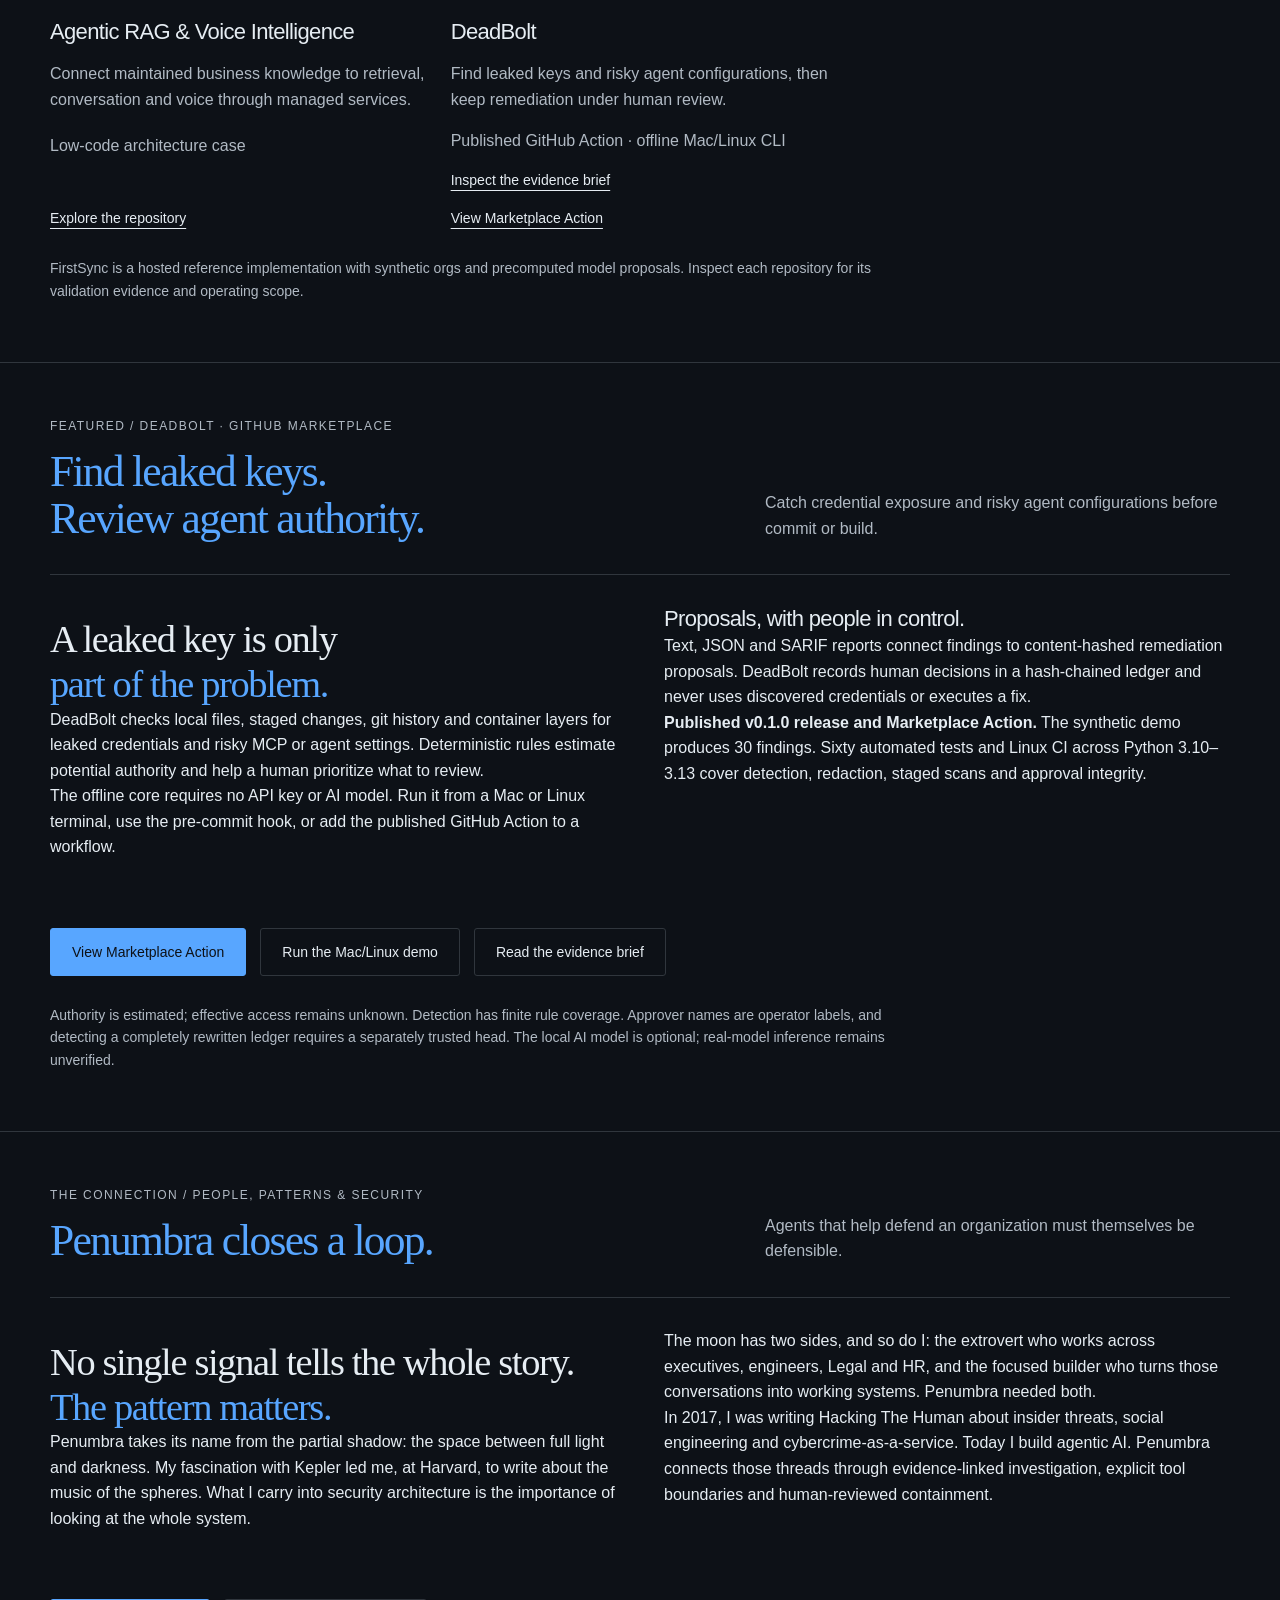
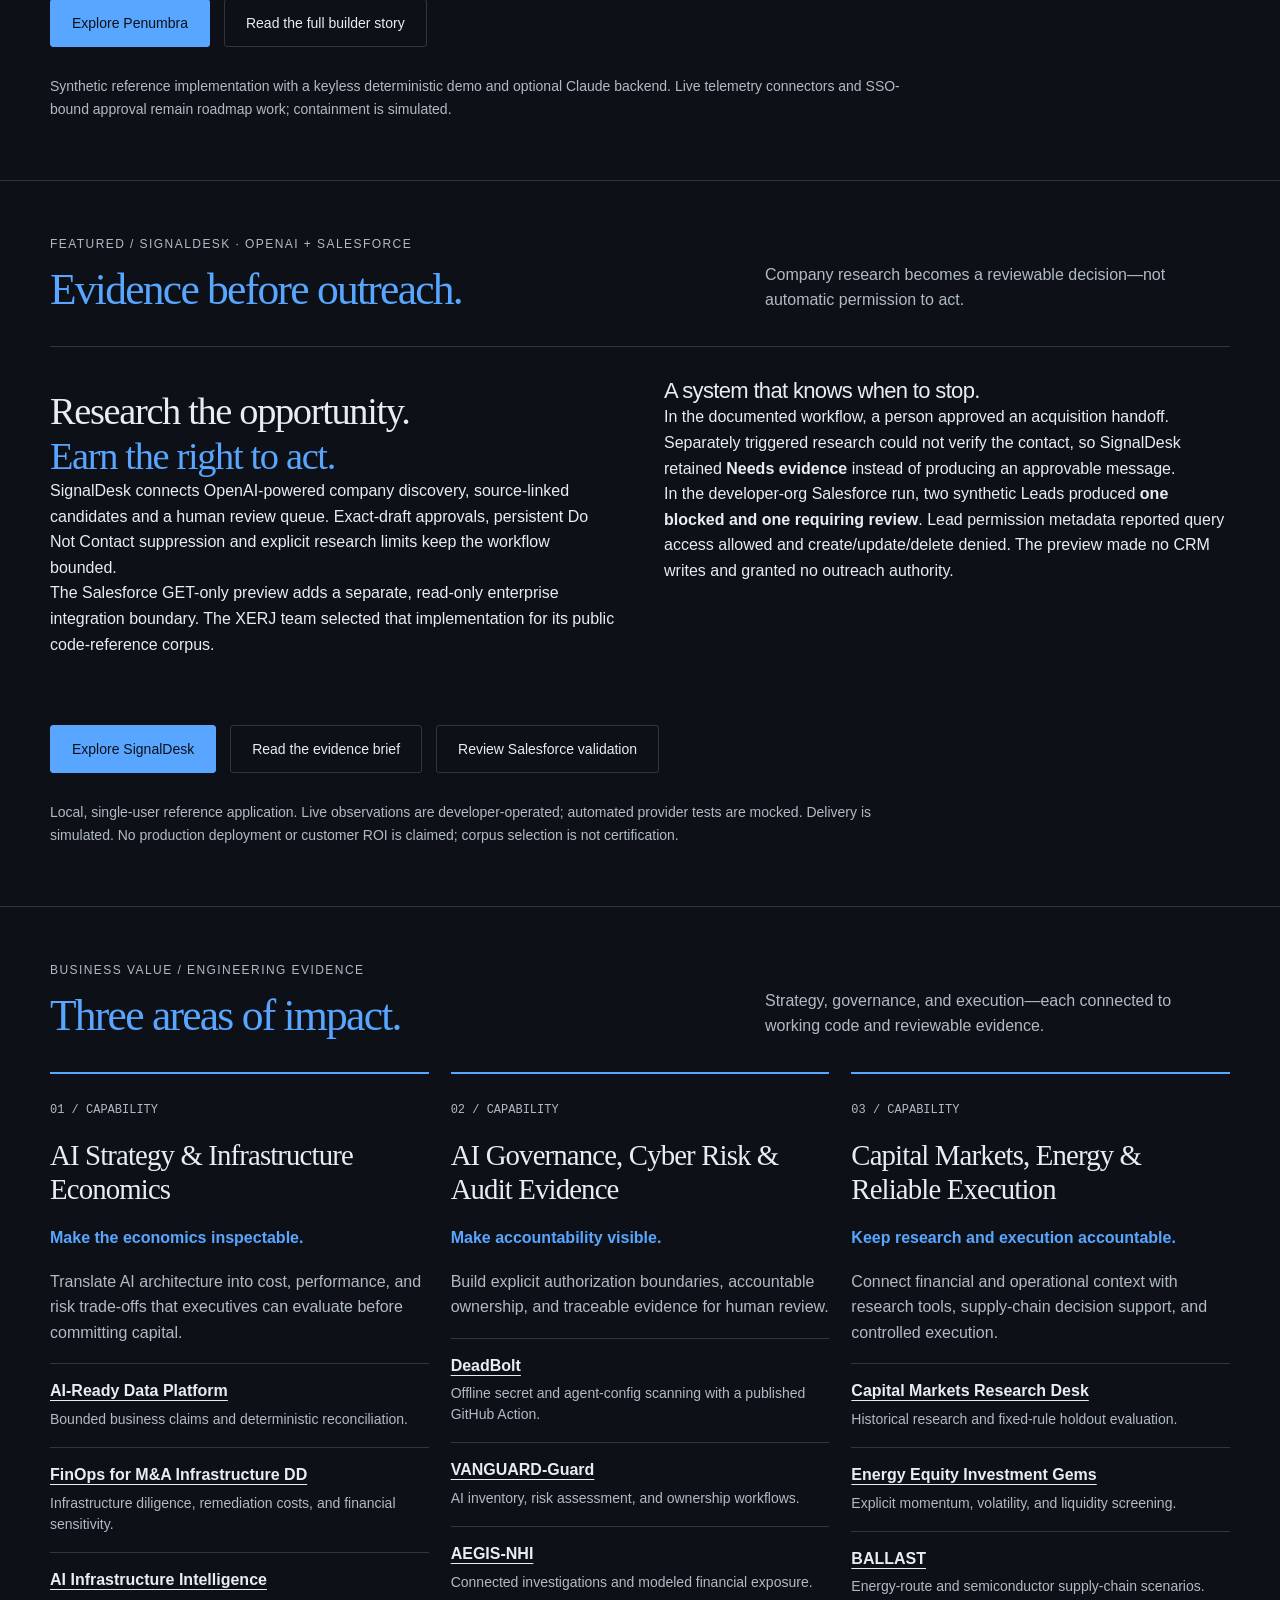
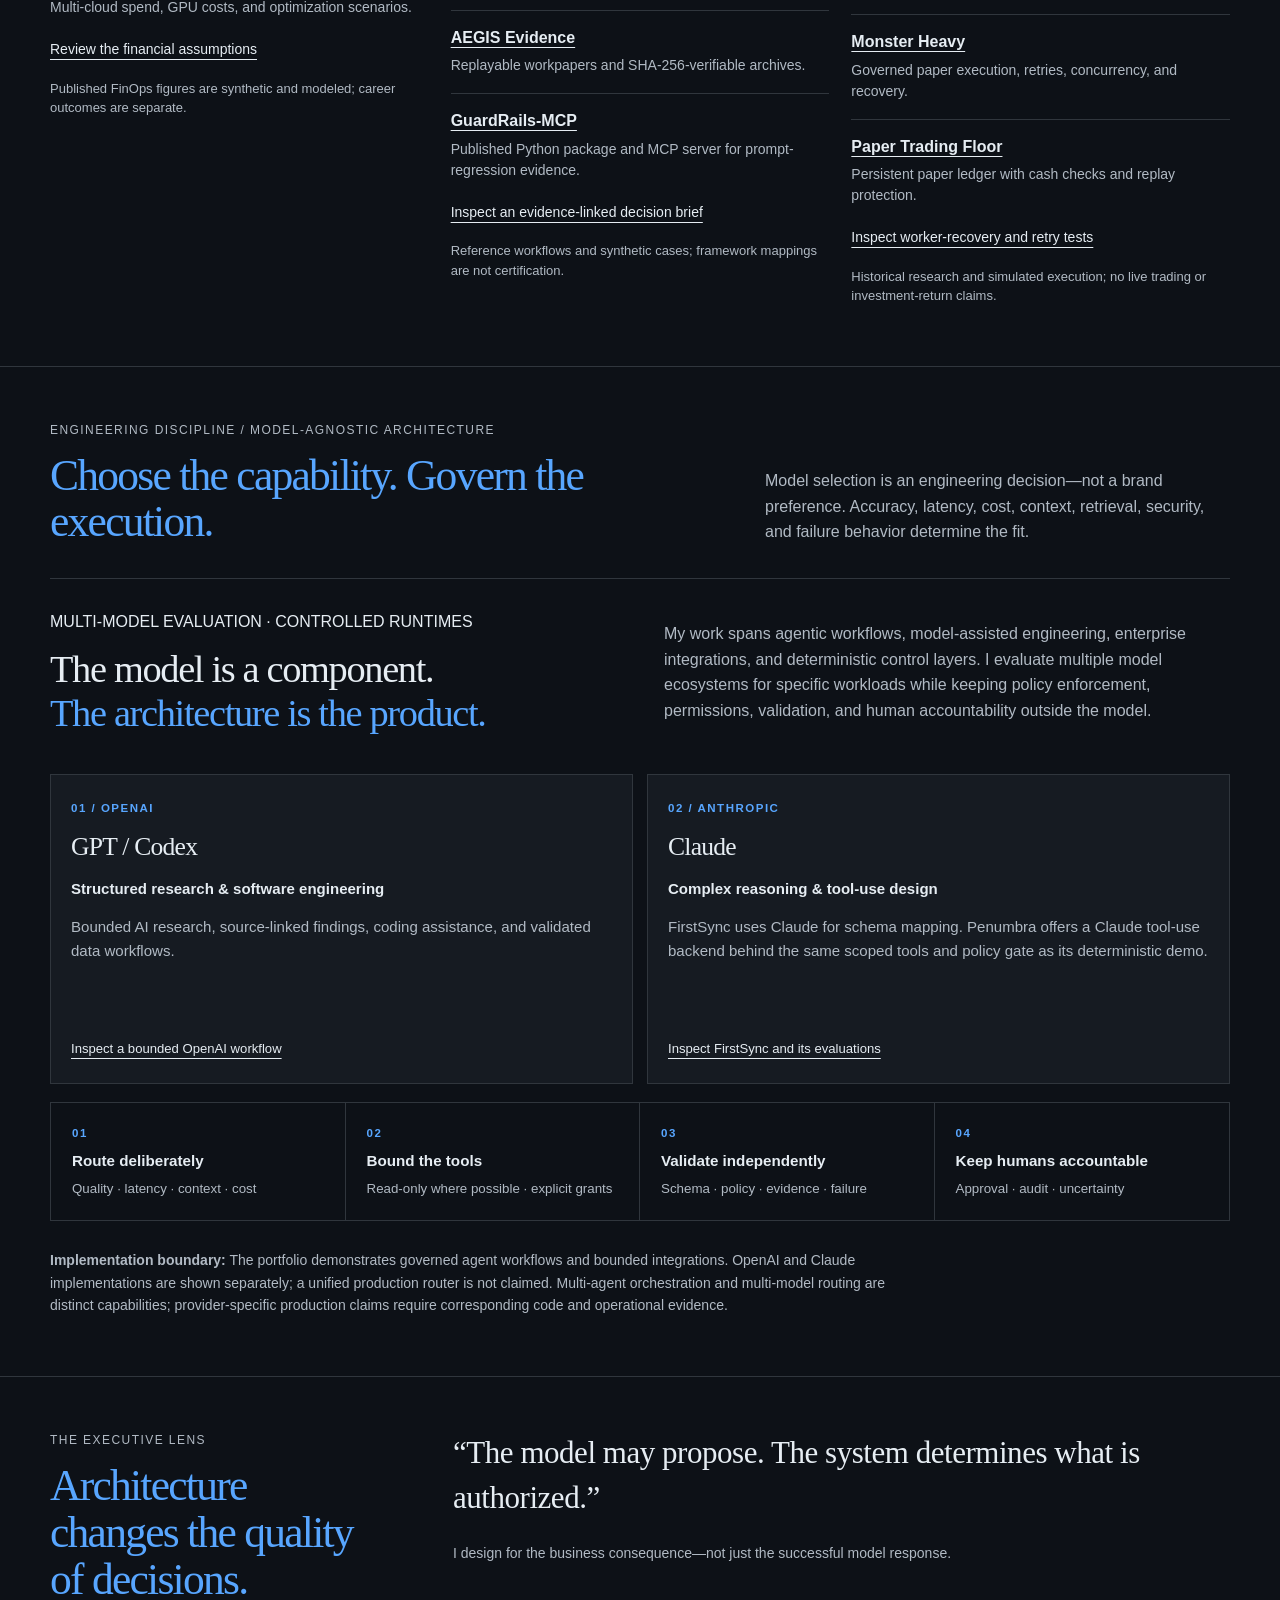
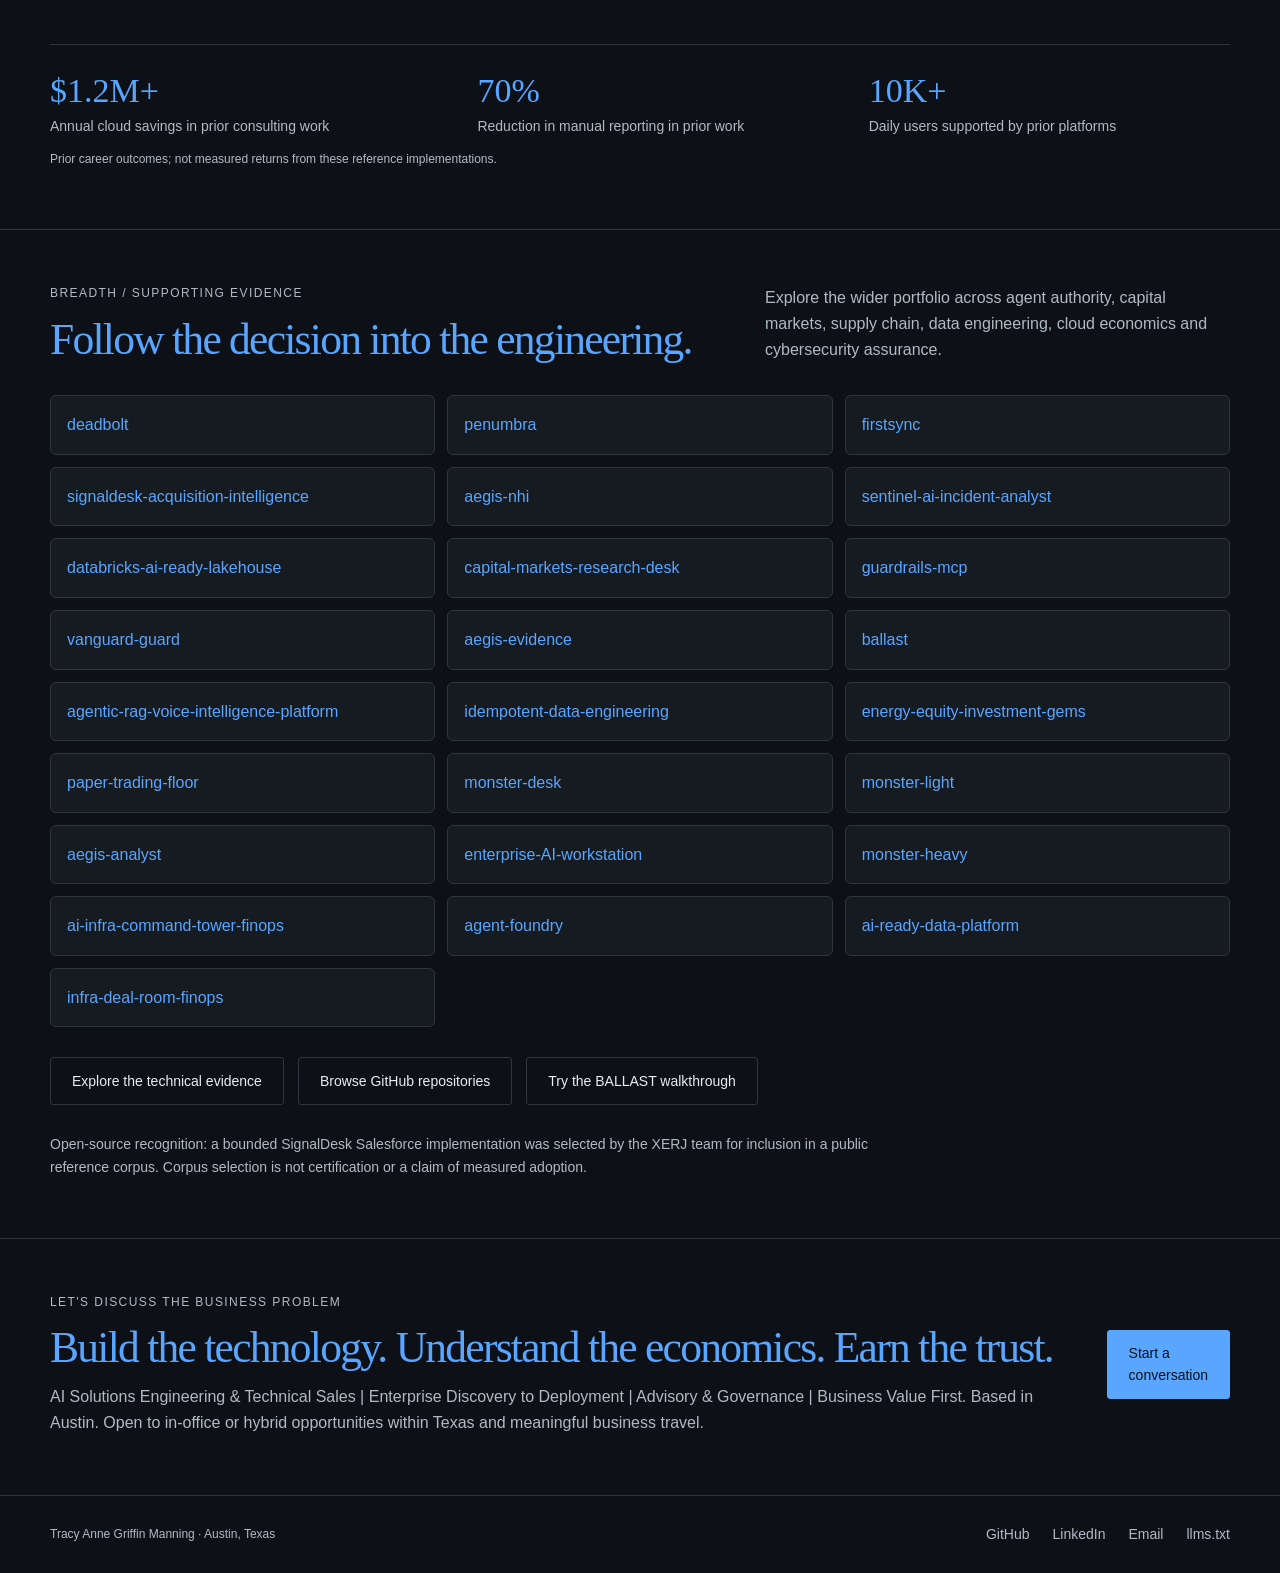
==== commit b27271d8: "Clarify Texas-only opportunities and business travel Update homepage, Approach and discovery text; p" ====
--- a/index.html
+++ b/index.html
@@ -1,7 +1,7 @@
 <!doctype html>
 <html lang="en"><head><meta charset="utf-8"><meta name="viewport" content="width=device-width, initial-scale=1"><meta name="color-scheme" content="dark"><meta name="theme-color" content="#101416"><meta name="robots" content="index, follow"><title>Tracy Anne Griffin Manning | AI Solutions Engineering &amp; Technical Sales | Enterprise Discovery to Deployment | Advisory &amp; Governance | Business Value First</title><meta name="description" content="Enterprise AI for financial services, capital markets, and energy: infrastructure economics, governance, and reliable execution backed by inspectable engineering."><link rel="canonical" href="https://tam-ds.github.io/"><meta property="og:type" content="website"><meta property="og:title" content="Tracy Anne Griffin Manning | AI Solutions Engineering &amp; Technical Sales | Enterprise Discovery to Deployment | Advisory &amp; Governance | Business Value First"><meta property="og:description" content="AI Solutions Engineering &amp; Technical Sales | Enterprise Discovery to Deployment | Advisory &amp; Governance | Business Value First."><meta property="og:url" content="https://tam-ds.github.io/"><link rel="icon" type="image/svg+xml" href="data:image/svg+xml,%3Csvg%20xmlns%3D%22http%3A%2F%2Fwww.w3.org%2F2000%2Fsvg%22%20viewBox%3D%220%200%2040%2040%22%3E%3Crect%20width%3D%2240%22%20height%3D%2240%22%20rx%3D%224%22%20fill%3D%22%2358a6ff%22%2F%3E%3Cpath%20d%3D%22M9%2011h22v4h-9v16h-4V15H9z%22%20fill%3D%22%230d1117%22%2F%3E%3C%2Fsvg%3E"><link rel="stylesheet" href="styles.css?v=9594931f2f9d"><script type="application/ld+json">{"@context": "https://schema.org", "@type": "Person", "@id": "https://tam-ds.github.io/#person", "name": "Tracy Anne Griffin Manning", "alternateName": "Tracy Manning", "jobTitle": "AI Solutions Engineering & Technical Sales | Enterprise Discovery to Deployment | Advisory & Governance | Business Value First", "description": "AI solutions engineering and technical sales focused on enterprise AI implementation and delivery, C-suite advisory, agentic AI architecture, governance, and technical pre-sales. Designs governed AI applications with controls for authorization, reliability, observability, and cost.", "url": "https://tam-ds.github.io/", "email": "mailto:tmanning@post.harvard.edu", "homeLocation": {"@type": "Place", "name": "Austin, Texas, United States"}, "worksFor": {"@type": "Organization", "name": "Apex AI|ML Engineering LLC"}, "alumniOf": {"@type": "CollegeOrUniversity", "name": "Harvard University"}, "sameAs": ["https://github.com/TAM-DS", "https://www.linkedin.com/in/tracymanning", "https://tam-ds.github.io/"], "knowsAbout": ["AI engineering", "Enterprise AI platforms", "Agentic AI development", "Python", "OpenAI SDK", "Model Context Protocol", "AI governance", "Human-in-the-loop", "AWS", "Linux", "Cloud architecture", "Data engineering", "AI consulting", "Supply chain", "Capital markets", "Cybersecurity"], "subjectOf": [{"@type": "SoftwareSourceCode", "name": "Penumbra", "url": "https://github.com/TAM-DS/penumbra"}, {"@type": "SoftwareSourceCode", "name": "FirstSync", "url": "https://github.com/TAM-DS/firstsync"}, {"@type": "SoftwareSourceCode", "name": "SignalDesk", "url": "https://github.com/TAM-DS/signaldesk-acquisition-intelligence"}, {"@type": "SoftwareSourceCode", "name": "Agent Foundry", "url": "https://github.com/TAM-DS/agent-foundry"}, {"@type": "SoftwareSourceCode", "name": "Databricks AI-Ready Lakehouse", "url": "https://github.com/TAM-DS/databricks-ai-ready-lakehouse"}, {"@type": "SoftwareSourceCode", "name": "AI Infrastructure Intelligence", "url": "https://github.com/TAM-DS/ai-infra-command-tower-finops"}, {"@type": "SoftwareSourceCode", "name": "Agentic RAG & Voice Intelligence", "url": "https://github.com/TAM-DS/agentic-rag-voice-intelligence-platform"}, {"@type": "SoftwareSourceCode", "name": "DeadBolt", "url": "https://github.com/TAM-DS/deadbolt"}]}</script></head><body><a class="skip" href="#main">Skip to content</a>
     <header class="header"><div class="wrap nav"><a class="identity" href="index.html" aria-label="Tracy Anne Griffin Manning home"><span class="mark" aria-hidden="true">T</span><span>Tracy Anne Griffin Manning<small>AI Solutions Engineering &amp; Technical Sales | Enterprise Discovery to Deployment | Advisory &amp; Governance | Business Value First</small></span></a><nav class="nav-links" aria-label="Main navigation"><a href="index.html" aria-current="page">Perspective</a><a href="evidence.html">Evidence</a><a href="approach.html">Approach</a></nav></div></header><main id="main">
-<div class="wrap hero"><div><span class="eyebrow">AI Solutions Engineering &amp; Technical Sales | Enterprise Discovery to Deployment | Advisory &amp; Governance | Business Value First</span><h1>Understand the workflow.<br><em>Then build the AI.</em></h1><p class="intro">I build enterprise AI for decisions where money, risk, and accountability matter—connecting financial-services experience with AI architecture, infrastructure economics, and controlled execution.</p><div class="actions"><a class="button primary" href="https://firstsync-demo.fly.dev">Try FirstSync</a><a class="button" href="#flagships">Explore the featured projects</a><a class="button" href="approach.html">How I deliver</a></div><p class="location">Based in Austin; open to San Antonio, Dallas–Fort Worth, and Houston; in-office or hybrid; open to meaningful business travel.</p></div><aside class="ledger"><div class="ledger-head"><span>THE DELIVERY DISCIPLINE</span><span>01—04</span></div><p class="ledger-title">From business friction to controlled execution.</p><div class="ledger-row"><span class="ledger-num">01</span><div><strong>Understand the business</strong><small>Workflow, stakeholders, economics, failure cost.</small></div></div><div class="ledger-row"><span class="ledger-num">02</span><div><strong>Architect the boundary</strong><small>Identity, tool limits, policy, and authority.</small></div></div><div class="ledger-row"><span class="ledger-num">03</span><div><strong>Build and validate</strong><small>Working code, tests, evidence, trade-offs.</small></div></div><div class="ledger-row"><span class="ledger-num">04</span><div><strong>Make decisions defensible</strong><small>Human review, uncertainty, and business impact.</small></div></div><p class="ledger-foot">Clarity over cleverness. Correctness over speed. Evidence over hype.</p></aside></div>
+<div class="wrap hero"><div><span class="eyebrow">AI Solutions Engineering &amp; Technical Sales | Enterprise Discovery to Deployment | Advisory &amp; Governance | Business Value First</span><h1>Understand the workflow.<br><em>Then build the AI.</em></h1><p class="intro">I build enterprise AI for decisions where money, risk, and accountability matter—connecting financial-services experience with AI architecture, infrastructure economics, and controlled execution.</p><div class="actions"><a class="button primary" href="https://firstsync-demo.fly.dev">Try FirstSync</a><a class="button" href="#flagships">Explore the featured projects</a><a class="button" href="approach.html">How I deliver</a></div><p class="location">Based in Austin. Open to in-office or hybrid opportunities within Texas and meaningful business travel.</p></div><aside class="ledger"><div class="ledger-head"><span>THE DELIVERY DISCIPLINE</span><span>01—04</span></div><p class="ledger-title">From business friction to controlled execution.</p><div class="ledger-row"><span class="ledger-num">01</span><div><strong>Understand the business</strong><small>Workflow, stakeholders, economics, failure cost.</small></div></div><div class="ledger-row"><span class="ledger-num">02</span><div><strong>Architect the boundary</strong><small>Identity, tool limits, policy, and authority.</small></div></div><div class="ledger-row"><span class="ledger-num">03</span><div><strong>Build and validate</strong><small>Working code, tests, evidence, trade-offs.</small></div></div><div class="ledger-row"><span class="ledger-num">04</span><div><strong>Make decisions defensible</strong><small>Human review, uncertainty, and business impact.</small></div></div><p class="ledger-foot">Clarity over cleverness. Correctness over speed. Evidence over hype.</p></aside></div>
 <section class="section" id="flagships"><div class="wrap"><div class="section-header"><div><span class="kicker">FEATURED / FROM WORKFLOW TO DELIVERY</span><h2>Eight projects. One delivery discipline.</h2></div><p>Secret and agent-authority scanning, security investigations, customer onboarding, commercial research, cloud authority, governed data, infrastructure economics and conversational knowledge.</p></div><div class="featured-grid"><article class="featured flagship"><span class="serial">01 / AI SECURITY &amp; COUNTERINTELLIGENCE</span><h3>Penumbra</h3><p>Investigate connected threats while keeping the defending agent within explicit authority boundaries.</p><p class="capability-scope">Synthetic telemetry · simulated containment</p><a class="text-link" href="evidence.html#penumbra">Inspect the evidence brief</a></article><article class="featured flagship"><span class="serial">02 / ENTERPRISE ONBOARDING</span><h3>FirstSync</h3><p>Bring customer data into a B2B product through reviewed mappings, dry-runs and controlled migration.</p><p class="capability-scope">Hosted reference demo</p><a class="text-link" href="https://github.com/TAM-DS/firstsync">Explore the repository</a></article><article class="featured flagship"><span class="serial">03 / COMMERCIAL AI &amp; CRM</span><h3>SignalDesk</h3><p>Research companies with source-linked evidence and bounded Salesforce access.</p><p class="capability-scope">Developer-org proof</p><a class="text-link" href="https://github.com/TAM-DS/signaldesk-acquisition-intelligence">Explore the repository</a></article><article class="featured flagship"><span class="serial">04 / ENTERPRISE AI</span><h3>Agent Foundry</h3><p>An agent can become more capable without quietly becoming more powerful.</p><p class="capability-scope">Verified AWS DEV lifecycle</p><a class="text-link" href="https://github.com/TAM-DS/agent-foundry">Explore the repository</a></article><article class="featured flagship"><span class="serial">05 / DATA ENGINEERING</span><h3>Databricks AI-Ready Lakehouse</h3><p>Turn raw shipment data into traceable Gold data products with explicit quality gates.</p><p class="capability-scope">Databricks reference run</p><a class="text-link" href="https://github.com/TAM-DS/databricks-ai-ready-lakehouse">Explore the repository</a></article><article class="featured flagship"><span class="serial">06 / INFRASTRUCTURE ECONOMICS</span><h3>AI Infrastructure Intelligence</h3><p>Connect cloud spend, GPU usage and AI cost assumptions to executive decisions.</p><p class="capability-scope">Modeled FinOps reference</p><a class="text-link" href="https://github.com/TAM-DS/ai-infra-command-tower-finops">Explore the repository</a></article><article class="featured flagship"><span class="serial">07 / KNOWLEDGE &amp; VOICE WORKFLOWS</span><h3>Agentic RAG &amp; Voice Intelligence</h3><p>Connect maintained business knowledge to retrieval, conversation and voice through managed services.</p><p class="capability-scope">Low-code architecture case</p><a class="text-link" href="https://github.com/TAM-DS/agentic-rag-voice-intelligence-platform">Explore the repository</a></article><article class="featured flagship"><span class="serial">08 / DEVELOPER SECURITY</span><h3>DeadBolt</h3><p>Find leaked keys and risky agent configurations, then keep remediation under human review.</p><p class="capability-scope">Published GitHub Action · offline Mac/Linux CLI</p><a class="text-link" href="evidence.html#deadbolt">Inspect the evidence brief</a><a class="text-link" href="https://github.com/marketplace/actions/deadbolt-secret-agent-authority-scan">View Marketplace Action</a></article></div><p class="evidence-note">FirstSync is a hosted reference implementation with synthetic orgs and precomputed model proposals. Inspect each repository for its validation evidence and operating scope.</p></div></section>
 <section class="section" id="deadbolt-feature"><div class="wrap"><div class="section-header"><div><span class="kicker">FEATURED / DEADBOLT · GITHUB MARKETPLACE</span><h2>Find leaked keys.<br>Review agent authority.</h2></div><p>Catch credential exposure and risky agent configurations before commit or build.</p></div><div class="model-lead"><div><p class="model-statement">A leaked key is only<br><em>part of the problem.</em></p><p>DeadBolt checks local files, staged changes, git history and container layers for leaked credentials and risky MCP or agent settings. Deterministic rules estimate potential authority and help a human prioritize what to review.</p><p>The offline core requires no API key or AI model. Run it from a Mac or Linux terminal, use the pre-commit hook, or add the published GitHub Action to a workflow.</p></div><div><h3>Proposals, with people in control.</h3><p>Text, JSON and SARIF reports connect findings to content-hashed remediation proposals. DeadBolt records human decisions in a hash-chained ledger and never uses discovered credentials or executes a fix.</p><p><strong>Published v0.1.0 release and Marketplace Action.</strong> The synthetic demo produces 30 findings. Sixty automated tests and Linux CI across Python 3.10–3.13 cover detection, redaction, staged scans and approval integrity.</p></div></div><div class="actions"><a class="button primary" href="https://github.com/marketplace/actions/deadbolt-secret-agent-authority-scan">View Marketplace Action</a><a class="button" href="https://github.com/TAM-DS/deadbolt#quick-start--macos-and-linux">Run the Mac/Linux demo</a><a class="button" href="evidence.html#deadbolt">Read the evidence brief</a></div><p class="evidence-note">Authority is estimated; effective access remains unknown. Detection has finite rule coverage. Approver names are operator labels, and detecting a completely rewritten ledger requires a separately trusted head. The local AI model is optional; real-model inference remains unverified.</p></div></section>
 <section class="section" id="penumbra-story"><div class="wrap"><div class="section-header"><div><span class="kicker">THE CONNECTION / PEOPLE, PATTERNS &amp; SECURITY</span><h2>Penumbra closes a loop.</h2></div><p>Agents that help defend an organization must themselves be defensible.</p></div><div class="model-lead"><div><p class="model-statement">No single signal tells the whole story.<br><em>The pattern matters.</em></p><p>Penumbra takes its name from the partial shadow: the space between full light and darkness. My fascination with Kepler led me, at Harvard, to write about the music of the spheres. What I carry into security architecture is the importance of looking at the whole system.</p></div><div><p>The moon has two sides, and so do I: the extrovert who works across executives, engineers, Legal and HR, and the focused builder who turns those conversations into working systems. Penumbra needed both.</p><p>In 2017, I was writing <a href="https://cyberessentialsdotblog.wordpress.com/">Hacking The Human</a> about insider threats, social engineering and cybercrime-as-a-service. Today I build agentic AI. Penumbra connects those threads through evidence-linked investigation, explicit tool boundaries and human-reviewed containment.</p></div></div><div class="actions"><a class="button primary" href="https://github.com/TAM-DS/penumbra">Explore Penumbra</a><a class="button" href="https://github.com/TAM-DS/penumbra#why-penumbra-a-note-from-the-builder">Read the full builder story</a></div><p class="evidence-note">Synthetic reference implementation with a keyless deterministic demo and optional Claude backend. Live telemetry connectors and SSO-bound approval remain roadmap work; containment is simulated.</p></div></section>
@@ -20,7 +20,7 @@
 
 <section class="section"><div class="wrap"><div class="quote-section"><div><span class="kicker">THE EXECUTIVE LENS</span><h2>Architecture changes the quality of decisions.</h2></div><div><blockquote>“The model may propose. The system determines what is authorized.”</blockquote><p class="caption">I design for the business consequence—not just the successful model response.</p></div></div><div class="career-strip"><div><span class="value">$1.2M+</span><small>Annual cloud savings in prior consulting work</small></div><div><span class="value">70%</span><small>Reduction in manual reporting in prior work</small></div><div><span class="value">10K+</span><small>Daily users supported by prior platforms</small></div></div><p class="career-label">Prior career outcomes; not measured returns from these reference implementations.</p></div></section>
 <section class="section"><div class="wrap"><div class="section-header"><div><span class="kicker">BREADTH / SUPPORTING EVIDENCE</span><h2>Follow the decision into the engineering.</h2></div><p>Explore the wider portfolio across agent authority, capital markets, supply chain, data engineering, cloud economics and cybersecurity assurance.</p></div><ul class="repo-directory" aria-label="Current project repositories"><li><a href="https://github.com/TAM-DS/deadbolt">deadbolt</a></li><li><a href="https://github.com/TAM-DS/penumbra">penumbra</a></li><li><a href="https://github.com/TAM-DS/firstsync">firstsync</a></li><li><a href="https://github.com/TAM-DS/signaldesk-acquisition-intelligence">signaldesk-acquisition-intelligence</a></li><li><a href="https://github.com/TAM-DS/aegis-nhi">aegis-nhi</a></li><li><a href="https://github.com/TAM-DS/sentinel-ai-incident-analyst">sentinel-ai-incident-analyst</a></li><li><a href="https://github.com/TAM-DS/databricks-ai-ready-lakehouse">databricks-ai-ready-lakehouse</a></li><li><a href="https://github.com/TAM-DS/capital-markets-research-desk">capital-markets-research-desk</a></li><li><a href="https://github.com/TAM-DS/guardrails-mcp">guardrails-mcp</a></li><li><a href="https://github.com/TAM-DS/vanguard-guard">vanguard-guard</a></li><li><a href="https://github.com/TAM-DS/aegis-evidence">aegis-evidence</a></li><li><a href="https://github.com/TAM-DS/ballast">ballast</a></li><li><a href="https://github.com/TAM-DS/agentic-rag-voice-intelligence-platform">agentic-rag-voice-intelligence-platform</a></li><li><a href="https://github.com/TAM-DS/idempotent-data-engineering">idempotent-data-engineering</a></li><li><a href="https://github.com/TAM-DS/energy-equity-investment-gems">energy-equity-investment-gems</a></li><li><a href="https://github.com/TAM-DS/paper-trading-floor">paper-trading-floor</a></li><li><a href="https://github.com/TAM-DS/monster-desk">monster-desk</a></li><li><a href="https://github.com/TAM-DS/monster-light">monster-light</a></li><li><a href="https://github.com/TAM-DS/aegis-analyst">aegis-analyst</a></li><li><a href="https://github.com/TAM-DS/enterprise-AI-workstation">enterprise-AI-workstation</a></li><li><a href="https://github.com/TAM-DS/monster-heavy">monster-heavy</a></li><li><a href="https://github.com/TAM-DS/ai-infra-command-tower-finops">ai-infra-command-tower-finops</a></li><li><a href="https://github.com/TAM-DS/agent-foundry">agent-foundry</a></li><li><a href="https://github.com/TAM-DS/ai-ready-data-platform">ai-ready-data-platform</a></li><li><a href="https://github.com/TAM-DS/infra-deal-room-finops">infra-deal-room-finops</a></li></ul><div class="actions"><a class="button" href="evidence.html">Explore the technical evidence</a><a class="button" href="https://github.com/TAM-DS">Browse GitHub repositories</a><a class="button" href="demo.html">Try the BALLAST walkthrough</a></div><p class="evidence-note">Open-source recognition: a bounded SignalDesk Salesforce implementation was selected by the XERJ team for inclusion in a public reference corpus. Corpus selection is not certification or a claim of measured adoption.</p></div></section>
-<section class="section"><div class="wrap contact-band"><div><span class="kicker">LET'S DISCUSS THE BUSINESS PROBLEM</span><h2>Build the technology. Understand the economics. Earn the trust.</h2><p>AI Solutions Engineering &amp; Technical Sales | Enterprise Discovery to Deployment | Advisory &amp; Governance | Business Value First. Based in Austin; open to San Antonio, Dallas–Fort Worth, and Houston; in-office or hybrid; open to meaningful business travel.</p></div><a class="button primary" href="https://www.linkedin.com/in/tracymanning" target="_blank" rel="noopener noreferrer">Start a conversation</a></div></section>
+<section class="section"><div class="wrap contact-band"><div><span class="kicker">LET'S DISCUSS THE BUSINESS PROBLEM</span><h2>Build the technology. Understand the economics. Earn the trust.</h2><p>AI Solutions Engineering &amp; Technical Sales | Enterprise Discovery to Deployment | Advisory &amp; Governance | Business Value First. Based in Austin. Open to in-office or hybrid opportunities within Texas and meaningful business travel.</p></div><a class="button primary" href="https://www.linkedin.com/in/tracymanning" target="_blank" rel="noopener noreferrer">Start a conversation</a></div></section>
 </main><footer class="footer"><div class="wrap footer-row"><span>Tracy Anne Griffin Manning · Austin, Texas</span><nav class="footer-links" aria-label="Professional links"><a href="https://github.com/TAM-DS" target="_blank" rel="noopener noreferrer">GitHub<span class="visually-hidden"> (opens in a new tab)</span></a><a href="https://www.linkedin.com/in/tracymanning" target="_blank" rel="noopener noreferrer">LinkedIn<span class="visually-hidden"> (opens in a new tab)</span></a><a href="mailto:tmanning@post.harvard.edu">Email</a><a href="llms.txt">llms.txt</a></nav></div></footer></body></html>
 
 
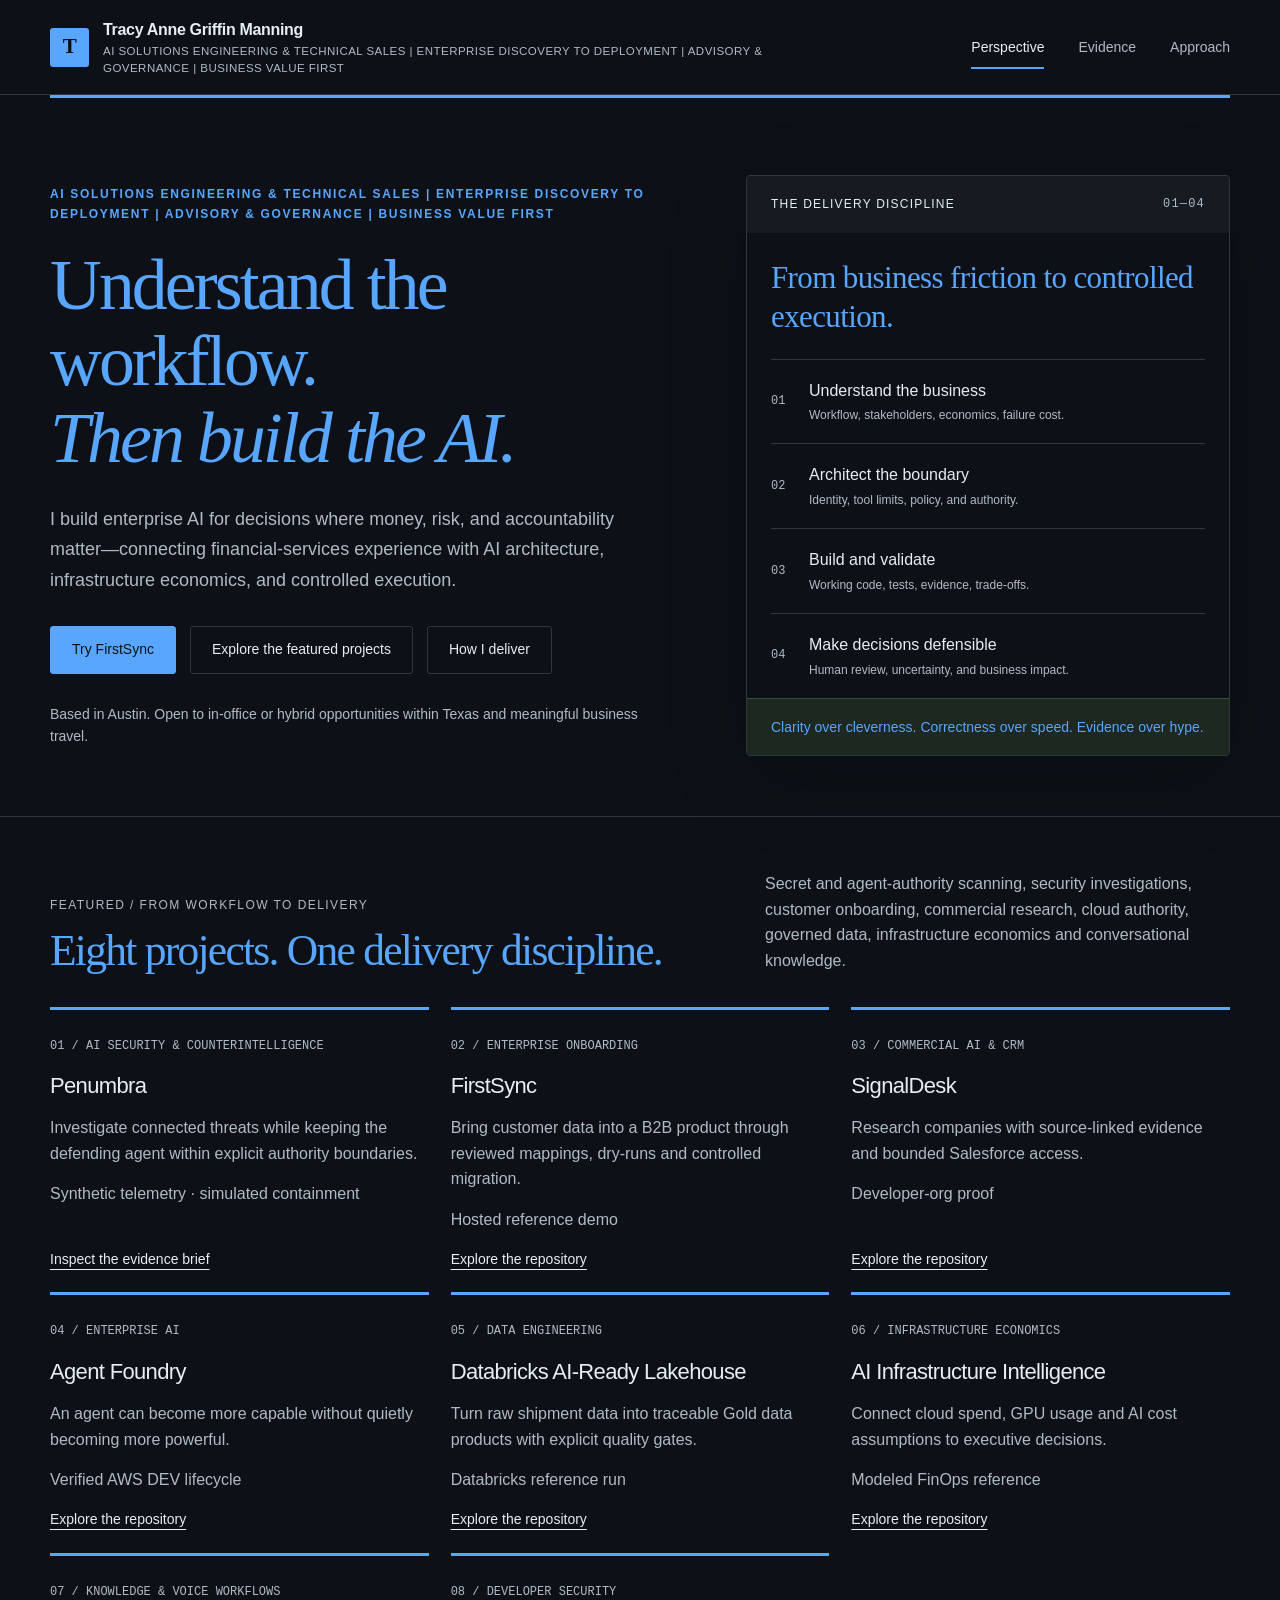
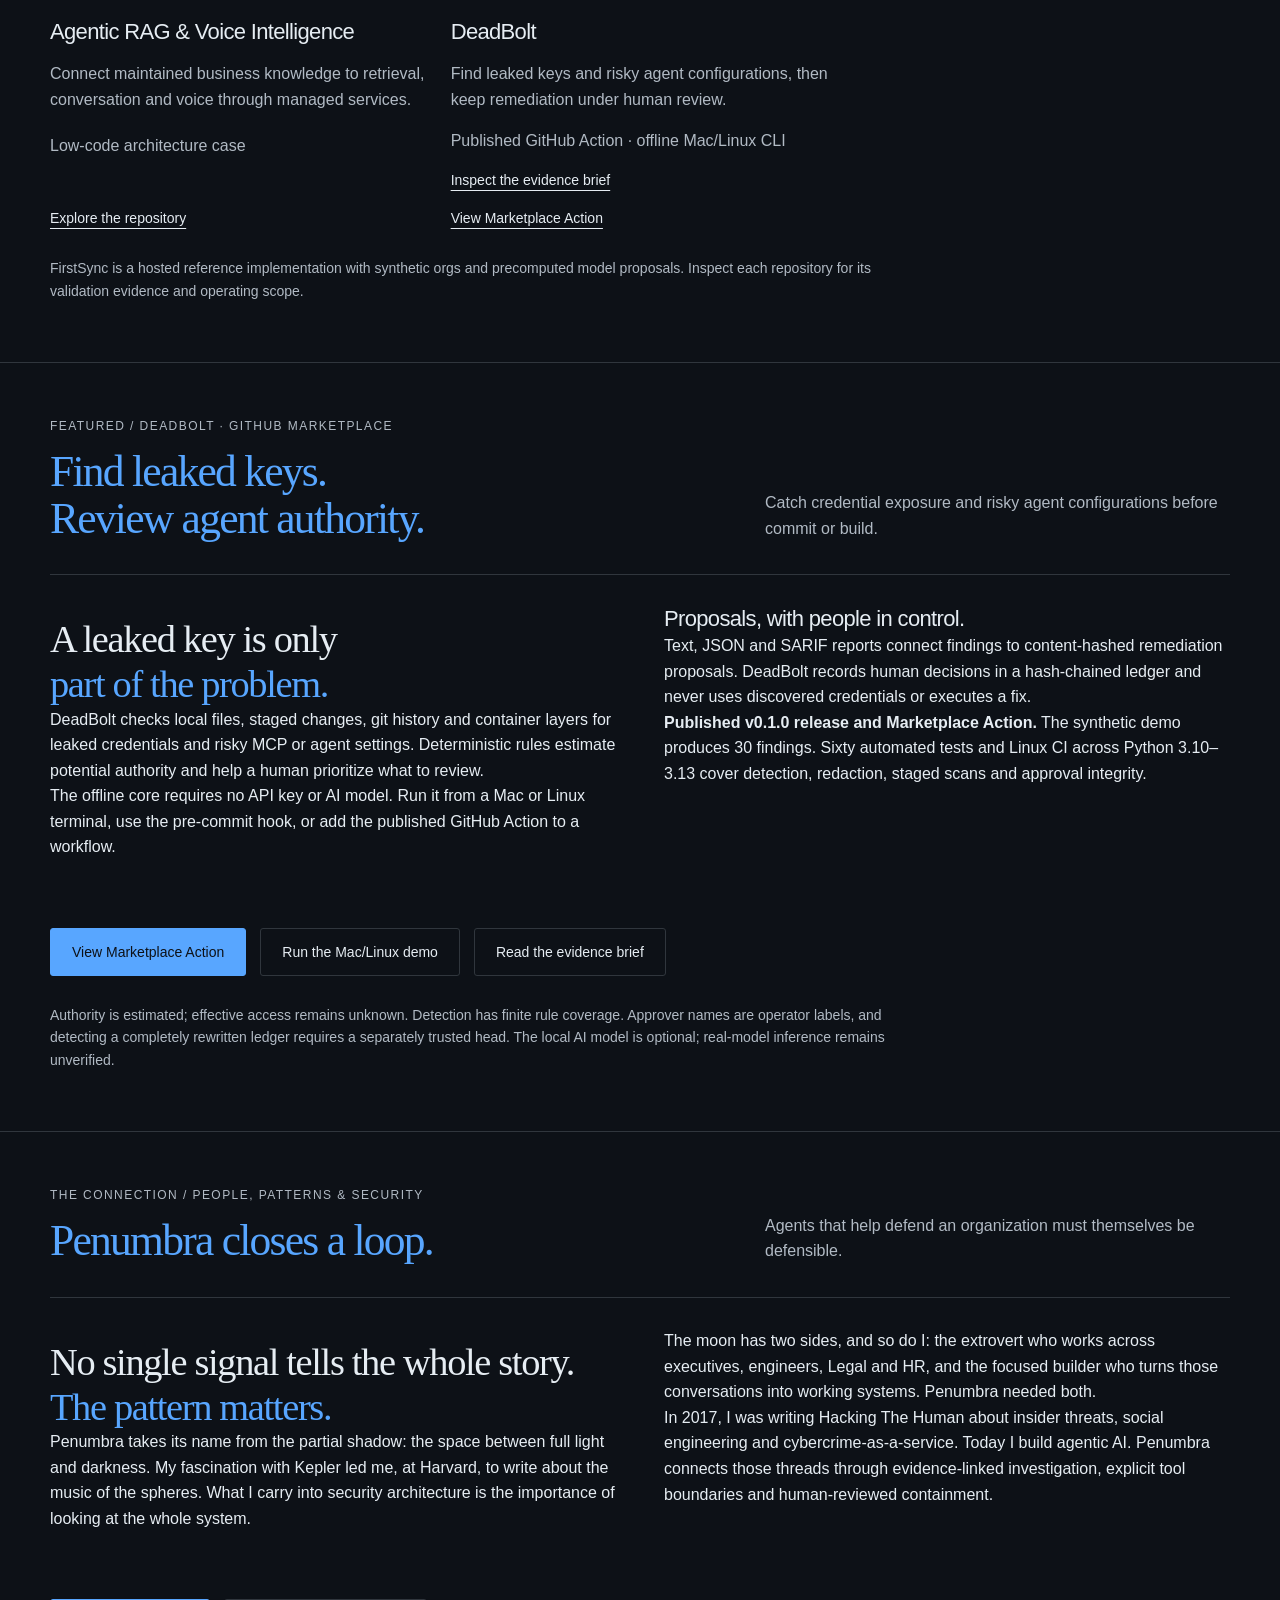
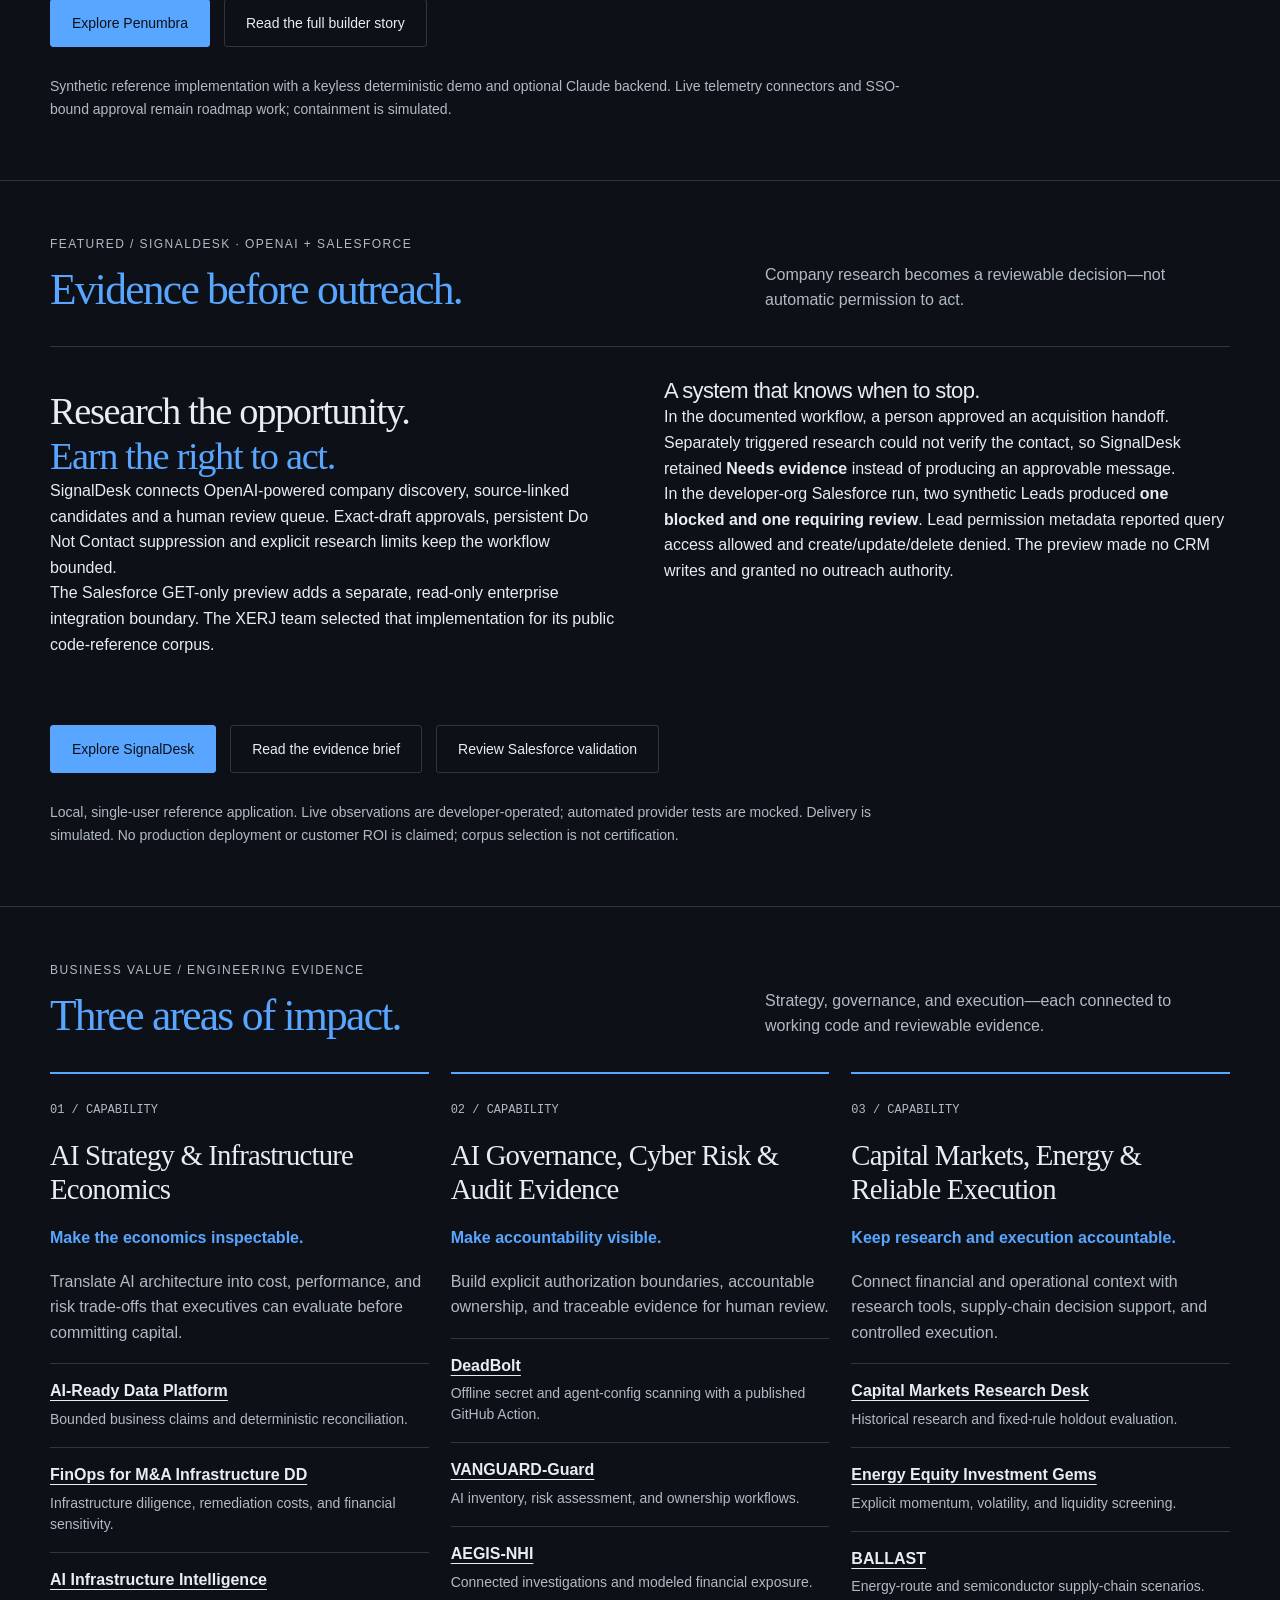
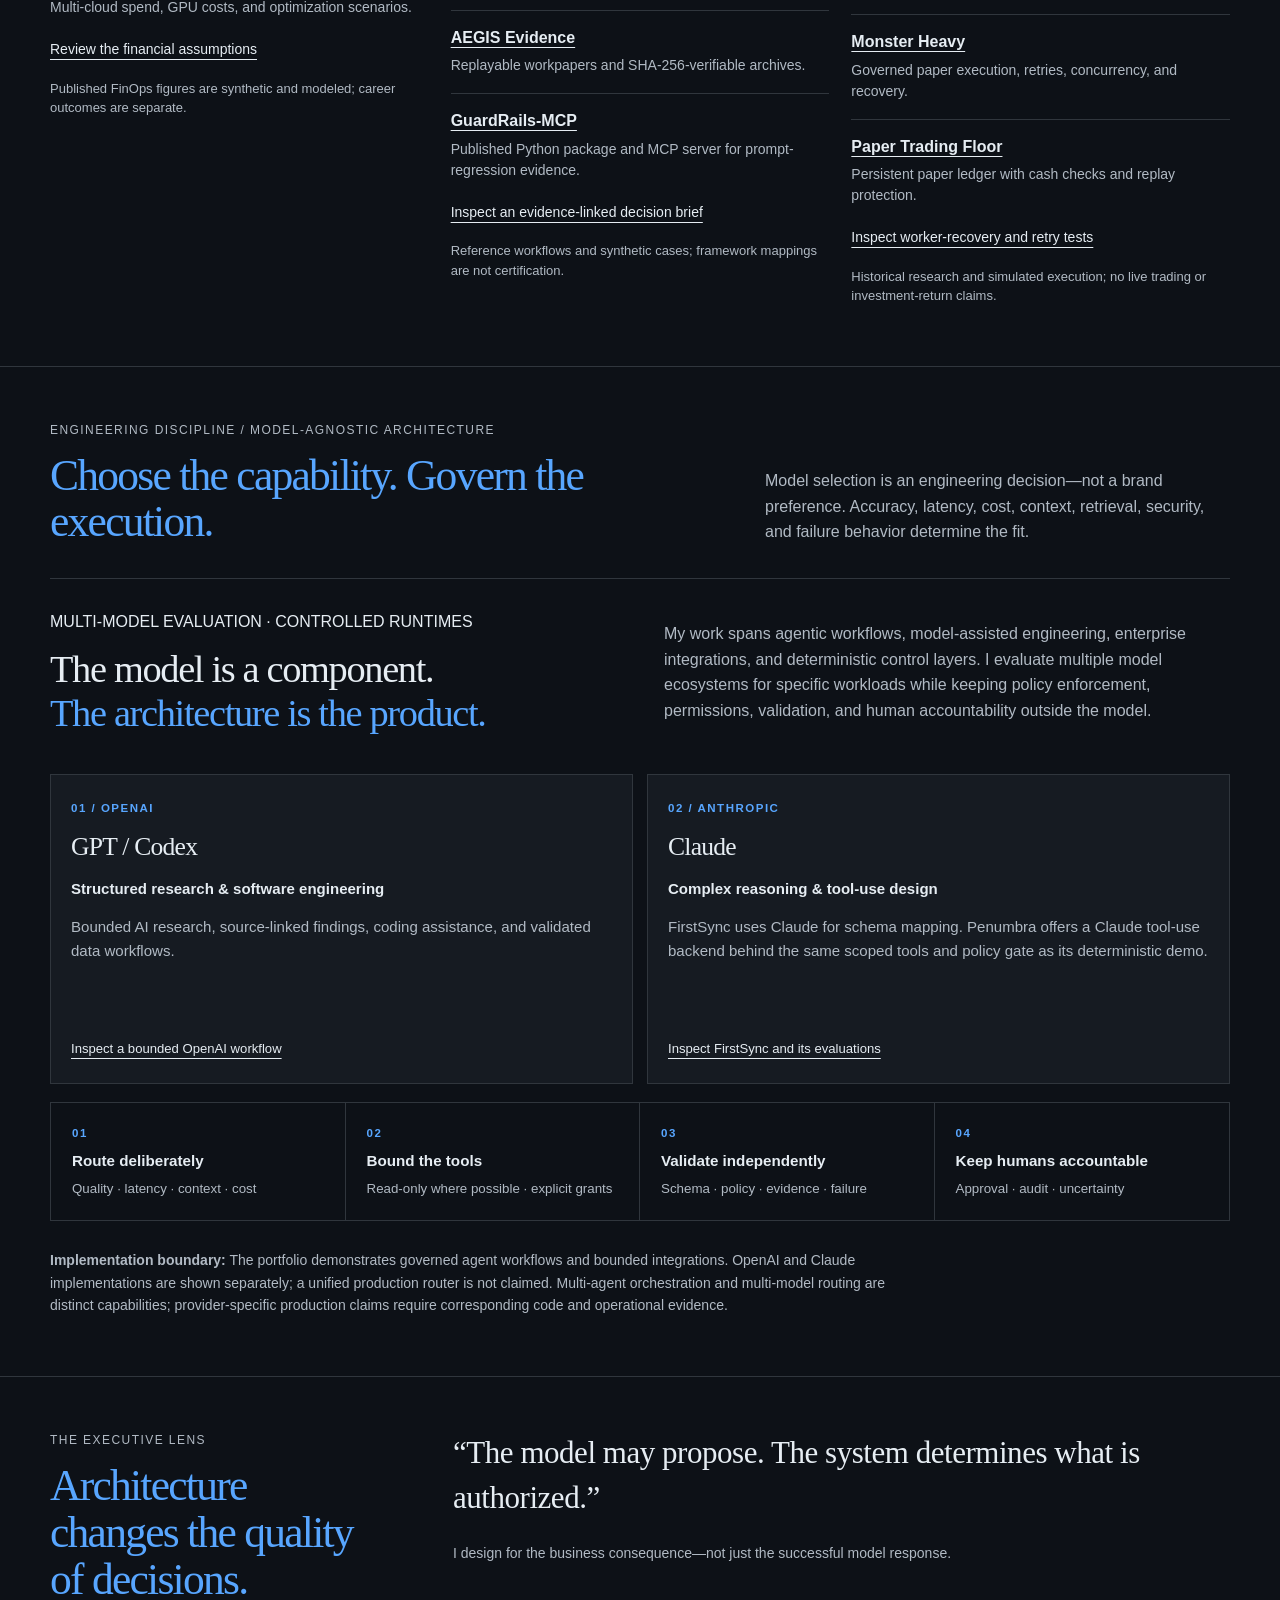
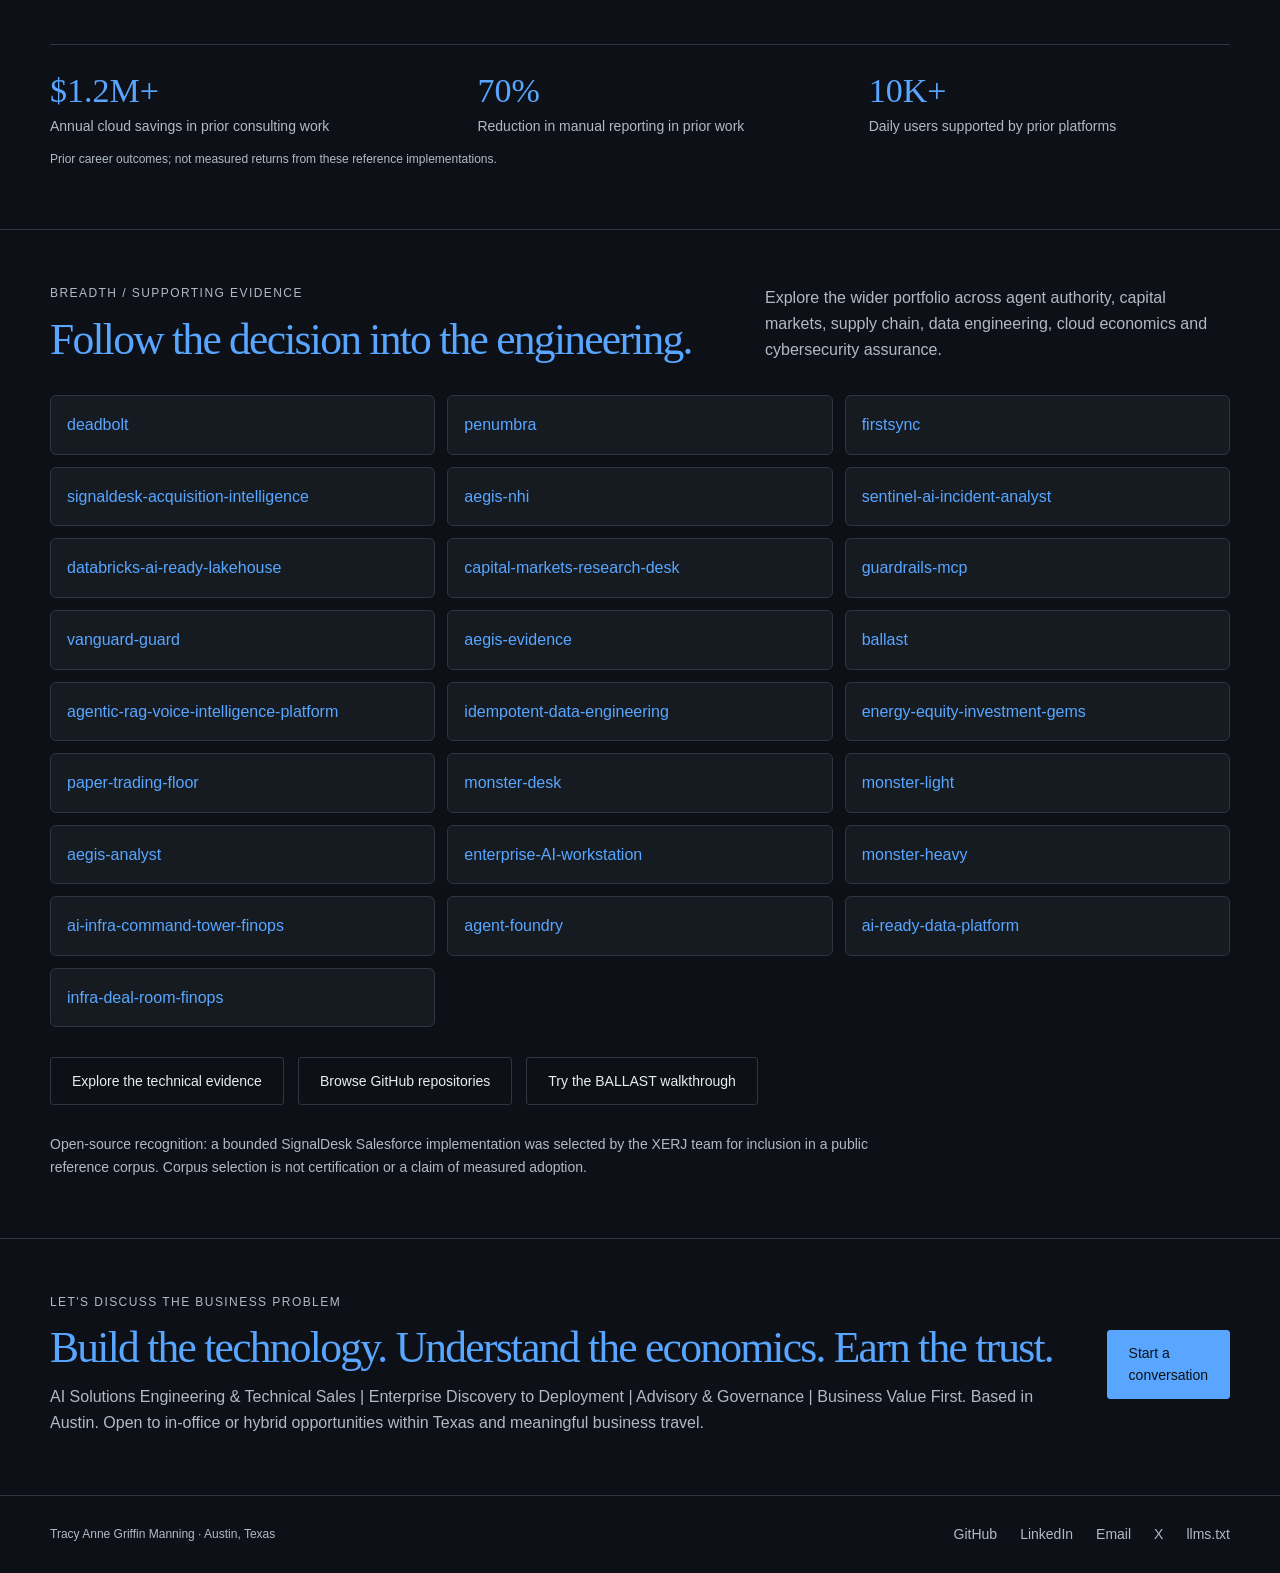
==== commit 74709097: "Link AgenticArch1 X profile from portfolio pages and identity metadata" ====
--- a/index.html
+++ b/index.html
@@ -1,5 +1,5 @@
 <!doctype html>
-<html lang="en"><head><meta charset="utf-8"><meta name="viewport" content="width=device-width, initial-scale=1"><meta name="color-scheme" content="dark"><meta name="theme-color" content="#101416"><meta name="robots" content="index, follow"><title>Tracy Anne Griffin Manning | AI Solutions Engineering &amp; Technical Sales | Enterprise Discovery to Deployment | Advisory &amp; Governance | Business Value First</title><meta name="description" content="Enterprise AI for financial services, capital markets, and energy: infrastructure economics, governance, and reliable execution backed by inspectable engineering."><link rel="canonical" href="https://tam-ds.github.io/"><meta property="og:type" content="website"><meta property="og:title" content="Tracy Anne Griffin Manning | AI Solutions Engineering &amp; Technical Sales | Enterprise Discovery to Deployment | Advisory &amp; Governance | Business Value First"><meta property="og:description" content="AI Solutions Engineering &amp; Technical Sales | Enterprise Discovery to Deployment | Advisory &amp; Governance | Business Value First."><meta property="og:url" content="https://tam-ds.github.io/"><link rel="icon" type="image/svg+xml" href="data:image/svg+xml,%3Csvg%20xmlns%3D%22http%3A%2F%2Fwww.w3.org%2F2000%2Fsvg%22%20viewBox%3D%220%200%2040%2040%22%3E%3Crect%20width%3D%2240%22%20height%3D%2240%22%20rx%3D%224%22%20fill%3D%22%2358a6ff%22%2F%3E%3Cpath%20d%3D%22M9%2011h22v4h-9v16h-4V15H9z%22%20fill%3D%22%230d1117%22%2F%3E%3C%2Fsvg%3E"><link rel="stylesheet" href="styles.css?v=9594931f2f9d"><script type="application/ld+json">{"@context": "https://schema.org", "@type": "Person", "@id": "https://tam-ds.github.io/#person", "name": "Tracy Anne Griffin Manning", "alternateName": "Tracy Manning", "jobTitle": "AI Solutions Engineering & Technical Sales | Enterprise Discovery to Deployment | Advisory & Governance | Business Value First", "description": "AI solutions engineering and technical sales focused on enterprise AI implementation and delivery, C-suite advisory, agentic AI architecture, governance, and technical pre-sales. Designs governed AI applications with controls for authorization, reliability, observability, and cost.", "url": "https://tam-ds.github.io/", "email": "mailto:tmanning@post.harvard.edu", "homeLocation": {"@type": "Place", "name": "Austin, Texas, United States"}, "worksFor": {"@type": "Organization", "name": "Apex AI|ML Engineering LLC"}, "alumniOf": {"@type": "CollegeOrUniversity", "name": "Harvard University"}, "sameAs": ["https://github.com/TAM-DS", "https://www.linkedin.com/in/tracymanning", "https://tam-ds.github.io/"], "knowsAbout": ["AI engineering", "Enterprise AI platforms", "Agentic AI development", "Python", "OpenAI SDK", "Model Context Protocol", "AI governance", "Human-in-the-loop", "AWS", "Linux", "Cloud architecture", "Data engineering", "AI consulting", "Supply chain", "Capital markets", "Cybersecurity"], "subjectOf": [{"@type": "SoftwareSourceCode", "name": "Penumbra", "url": "https://github.com/TAM-DS/penumbra"}, {"@type": "SoftwareSourceCode", "name": "FirstSync", "url": "https://github.com/TAM-DS/firstsync"}, {"@type": "SoftwareSourceCode", "name": "SignalDesk", "url": "https://github.com/TAM-DS/signaldesk-acquisition-intelligence"}, {"@type": "SoftwareSourceCode", "name": "Agent Foundry", "url": "https://github.com/TAM-DS/agent-foundry"}, {"@type": "SoftwareSourceCode", "name": "Databricks AI-Ready Lakehouse", "url": "https://github.com/TAM-DS/databricks-ai-ready-lakehouse"}, {"@type": "SoftwareSourceCode", "name": "AI Infrastructure Intelligence", "url": "https://github.com/TAM-DS/ai-infra-command-tower-finops"}, {"@type": "SoftwareSourceCode", "name": "Agentic RAG & Voice Intelligence", "url": "https://github.com/TAM-DS/agentic-rag-voice-intelligence-platform"}, {"@type": "SoftwareSourceCode", "name": "DeadBolt", "url": "https://github.com/TAM-DS/deadbolt"}]}</script></head><body><a class="skip" href="#main">Skip to content</a>
+<html lang="en"><head><meta charset="utf-8"><meta name="viewport" content="width=device-width, initial-scale=1"><meta name="color-scheme" content="dark"><meta name="theme-color" content="#101416"><meta name="robots" content="index, follow"><title>Tracy Anne Griffin Manning | AI Solutions Engineering &amp; Technical Sales | Enterprise Discovery to Deployment | Advisory &amp; Governance | Business Value First</title><meta name="description" content="Enterprise AI for financial services, capital markets, and energy: infrastructure economics, governance, and reliable execution backed by inspectable engineering."><link rel="canonical" href="https://tam-ds.github.io/"><meta property="og:type" content="website"><meta property="og:title" content="Tracy Anne Griffin Manning | AI Solutions Engineering &amp; Technical Sales | Enterprise Discovery to Deployment | Advisory &amp; Governance | Business Value First"><meta property="og:description" content="AI Solutions Engineering &amp; Technical Sales | Enterprise Discovery to Deployment | Advisory &amp; Governance | Business Value First."><meta property="og:url" content="https://tam-ds.github.io/"><link rel="icon" type="image/svg+xml" href="data:image/svg+xml,%3Csvg%20xmlns%3D%22http%3A%2F%2Fwww.w3.org%2F2000%2Fsvg%22%20viewBox%3D%220%200%2040%2040%22%3E%3Crect%20width%3D%2240%22%20height%3D%2240%22%20rx%3D%224%22%20fill%3D%22%2358a6ff%22%2F%3E%3Cpath%20d%3D%22M9%2011h22v4h-9v16h-4V15H9z%22%20fill%3D%22%230d1117%22%2F%3E%3C%2Fsvg%3E"><link rel="stylesheet" href="styles.css?v=9594931f2f9d"><script type="application/ld+json">{"@context": "https://schema.org", "@type": "Person", "@id": "https://tam-ds.github.io/#person", "name": "Tracy Anne Griffin Manning", "alternateName": "Tracy Manning", "jobTitle": "AI Solutions Engineering & Technical Sales | Enterprise Discovery to Deployment | Advisory & Governance | Business Value First", "description": "AI solutions engineering and technical sales focused on enterprise AI implementation and delivery, C-suite advisory, agentic AI architecture, governance, and technical pre-sales. Designs governed AI applications with controls for authorization, reliability, observability, and cost.", "url": "https://tam-ds.github.io/", "email": "mailto:tmanning@post.harvard.edu", "homeLocation": {"@type": "Place", "name": "Austin, Texas, United States"}, "worksFor": {"@type": "Organization", "name": "Apex AI|ML Engineering LLC"}, "alumniOf": {"@type": "CollegeOrUniversity", "name": "Harvard University"}, "sameAs": ["https://github.com/TAM-DS", "https://www.linkedin.com/in/tracymanning", "https://tam-ds.github.io/", "https://x.com/AgenticArch1"], "knowsAbout": ["AI engineering", "Enterprise AI platforms", "Agentic AI development", "Python", "OpenAI SDK", "Model Context Protocol", "AI governance", "Human-in-the-loop", "AWS", "Linux", "Cloud architecture", "Data engineering", "AI consulting", "Supply chain", "Capital markets", "Cybersecurity"], "subjectOf": [{"@type": "SoftwareSourceCode", "name": "Penumbra", "url": "https://github.com/TAM-DS/penumbra"}, {"@type": "SoftwareSourceCode", "name": "FirstSync", "url": "https://github.com/TAM-DS/firstsync"}, {"@type": "SoftwareSourceCode", "name": "SignalDesk", "url": "https://github.com/TAM-DS/signaldesk-acquisition-intelligence"}, {"@type": "SoftwareSourceCode", "name": "Agent Foundry", "url": "https://github.com/TAM-DS/agent-foundry"}, {"@type": "SoftwareSourceCode", "name": "Databricks AI-Ready Lakehouse", "url": "https://github.com/TAM-DS/databricks-ai-ready-lakehouse"}, {"@type": "SoftwareSourceCode", "name": "AI Infrastructure Intelligence", "url": "https://github.com/TAM-DS/ai-infra-command-tower-finops"}, {"@type": "SoftwareSourceCode", "name": "Agentic RAG & Voice Intelligence", "url": "https://github.com/TAM-DS/agentic-rag-voice-intelligence-platform"}, {"@type": "SoftwareSourceCode", "name": "DeadBolt", "url": "https://github.com/TAM-DS/deadbolt"}]}</script></head><body><a class="skip" href="#main">Skip to content</a>
     <header class="header"><div class="wrap nav"><a class="identity" href="index.html" aria-label="Tracy Anne Griffin Manning home"><span class="mark" aria-hidden="true">T</span><span>Tracy Anne Griffin Manning<small>AI Solutions Engineering &amp; Technical Sales | Enterprise Discovery to Deployment | Advisory &amp; Governance | Business Value First</small></span></a><nav class="nav-links" aria-label="Main navigation"><a href="index.html" aria-current="page">Perspective</a><a href="evidence.html">Evidence</a><a href="approach.html">Approach</a></nav></div></header><main id="main">
 <div class="wrap hero"><div><span class="eyebrow">AI Solutions Engineering &amp; Technical Sales | Enterprise Discovery to Deployment | Advisory &amp; Governance | Business Value First</span><h1>Understand the workflow.<br><em>Then build the AI.</em></h1><p class="intro">I build enterprise AI for decisions where money, risk, and accountability matter—connecting financial-services experience with AI architecture, infrastructure economics, and controlled execution.</p><div class="actions"><a class="button primary" href="https://firstsync-demo.fly.dev">Try FirstSync</a><a class="button" href="#flagships">Explore the featured projects</a><a class="button" href="approach.html">How I deliver</a></div><p class="location">Based in Austin. Open to in-office or hybrid opportunities within Texas and meaningful business travel.</p></div><aside class="ledger"><div class="ledger-head"><span>THE DELIVERY DISCIPLINE</span><span>01—04</span></div><p class="ledger-title">From business friction to controlled execution.</p><div class="ledger-row"><span class="ledger-num">01</span><div><strong>Understand the business</strong><small>Workflow, stakeholders, economics, failure cost.</small></div></div><div class="ledger-row"><span class="ledger-num">02</span><div><strong>Architect the boundary</strong><small>Identity, tool limits, policy, and authority.</small></div></div><div class="ledger-row"><span class="ledger-num">03</span><div><strong>Build and validate</strong><small>Working code, tests, evidence, trade-offs.</small></div></div><div class="ledger-row"><span class="ledger-num">04</span><div><strong>Make decisions defensible</strong><small>Human review, uncertainty, and business impact.</small></div></div><p class="ledger-foot">Clarity over cleverness. Correctness over speed. Evidence over hype.</p></aside></div>
 <section class="section" id="flagships"><div class="wrap"><div class="section-header"><div><span class="kicker">FEATURED / FROM WORKFLOW TO DELIVERY</span><h2>Eight projects. One delivery discipline.</h2></div><p>Secret and agent-authority scanning, security investigations, customer onboarding, commercial research, cloud authority, governed data, infrastructure economics and conversational knowledge.</p></div><div class="featured-grid"><article class="featured flagship"><span class="serial">01 / AI SECURITY &amp; COUNTERINTELLIGENCE</span><h3>Penumbra</h3><p>Investigate connected threats while keeping the defending agent within explicit authority boundaries.</p><p class="capability-scope">Synthetic telemetry · simulated containment</p><a class="text-link" href="evidence.html#penumbra">Inspect the evidence brief</a></article><article class="featured flagship"><span class="serial">02 / ENTERPRISE ONBOARDING</span><h3>FirstSync</h3><p>Bring customer data into a B2B product through reviewed mappings, dry-runs and controlled migration.</p><p class="capability-scope">Hosted reference demo</p><a class="text-link" href="https://github.com/TAM-DS/firstsync">Explore the repository</a></article><article class="featured flagship"><span class="serial">03 / COMMERCIAL AI &amp; CRM</span><h3>SignalDesk</h3><p>Research companies with source-linked evidence and bounded Salesforce access.</p><p class="capability-scope">Developer-org proof</p><a class="text-link" href="https://github.com/TAM-DS/signaldesk-acquisition-intelligence">Explore the repository</a></article><article class="featured flagship"><span class="serial">04 / ENTERPRISE AI</span><h3>Agent Foundry</h3><p>An agent can become more capable without quietly becoming more powerful.</p><p class="capability-scope">Verified AWS DEV lifecycle</p><a class="text-link" href="https://github.com/TAM-DS/agent-foundry">Explore the repository</a></article><article class="featured flagship"><span class="serial">05 / DATA ENGINEERING</span><h3>Databricks AI-Ready Lakehouse</h3><p>Turn raw shipment data into traceable Gold data products with explicit quality gates.</p><p class="capability-scope">Databricks reference run</p><a class="text-link" href="https://github.com/TAM-DS/databricks-ai-ready-lakehouse">Explore the repository</a></article><article class="featured flagship"><span class="serial">06 / INFRASTRUCTURE ECONOMICS</span><h3>AI Infrastructure Intelligence</h3><p>Connect cloud spend, GPU usage and AI cost assumptions to executive decisions.</p><p class="capability-scope">Modeled FinOps reference</p><a class="text-link" href="https://github.com/TAM-DS/ai-infra-command-tower-finops">Explore the repository</a></article><article class="featured flagship"><span class="serial">07 / KNOWLEDGE &amp; VOICE WORKFLOWS</span><h3>Agentic RAG &amp; Voice Intelligence</h3><p>Connect maintained business knowledge to retrieval, conversation and voice through managed services.</p><p class="capability-scope">Low-code architecture case</p><a class="text-link" href="https://github.com/TAM-DS/agentic-rag-voice-intelligence-platform">Explore the repository</a></article><article class="featured flagship"><span class="serial">08 / DEVELOPER SECURITY</span><h3>DeadBolt</h3><p>Find leaked keys and risky agent configurations, then keep remediation under human review.</p><p class="capability-scope">Published GitHub Action · offline Mac/Linux CLI</p><a class="text-link" href="evidence.html#deadbolt">Inspect the evidence brief</a><a class="text-link" href="https://github.com/marketplace/actions/deadbolt-secret-agent-authority-scan">View Marketplace Action</a></article></div><p class="evidence-note">FirstSync is a hosted reference implementation with synthetic orgs and precomputed model proposals. Inspect each repository for its validation evidence and operating scope.</p></div></section>
@@ -21,6 +21,6 @@
 <section class="section"><div class="wrap"><div class="quote-section"><div><span class="kicker">THE EXECUTIVE LENS</span><h2>Architecture changes the quality of decisions.</h2></div><div><blockquote>“The model may propose. The system determines what is authorized.”</blockquote><p class="caption">I design for the business consequence—not just the successful model response.</p></div></div><div class="career-strip"><div><span class="value">$1.2M+</span><small>Annual cloud savings in prior consulting work</small></div><div><span class="value">70%</span><small>Reduction in manual reporting in prior work</small></div><div><span class="value">10K+</span><small>Daily users supported by prior platforms</small></div></div><p class="career-label">Prior career outcomes; not measured returns from these reference implementations.</p></div></section>
 <section class="section"><div class="wrap"><div class="section-header"><div><span class="kicker">BREADTH / SUPPORTING EVIDENCE</span><h2>Follow the decision into the engineering.</h2></div><p>Explore the wider portfolio across agent authority, capital markets, supply chain, data engineering, cloud economics and cybersecurity assurance.</p></div><ul class="repo-directory" aria-label="Current project repositories"><li><a href="https://github.com/TAM-DS/deadbolt">deadbolt</a></li><li><a href="https://github.com/TAM-DS/penumbra">penumbra</a></li><li><a href="https://github.com/TAM-DS/firstsync">firstsync</a></li><li><a href="https://github.com/TAM-DS/signaldesk-acquisition-intelligence">signaldesk-acquisition-intelligence</a></li><li><a href="https://github.com/TAM-DS/aegis-nhi">aegis-nhi</a></li><li><a href="https://github.com/TAM-DS/sentinel-ai-incident-analyst">sentinel-ai-incident-analyst</a></li><li><a href="https://github.com/TAM-DS/databricks-ai-ready-lakehouse">databricks-ai-ready-lakehouse</a></li><li><a href="https://github.com/TAM-DS/capital-markets-research-desk">capital-markets-research-desk</a></li><li><a href="https://github.com/TAM-DS/guardrails-mcp">guardrails-mcp</a></li><li><a href="https://github.com/TAM-DS/vanguard-guard">vanguard-guard</a></li><li><a href="https://github.com/TAM-DS/aegis-evidence">aegis-evidence</a></li><li><a href="https://github.com/TAM-DS/ballast">ballast</a></li><li><a href="https://github.com/TAM-DS/agentic-rag-voice-intelligence-platform">agentic-rag-voice-intelligence-platform</a></li><li><a href="https://github.com/TAM-DS/idempotent-data-engineering">idempotent-data-engineering</a></li><li><a href="https://github.com/TAM-DS/energy-equity-investment-gems">energy-equity-investment-gems</a></li><li><a href="https://github.com/TAM-DS/paper-trading-floor">paper-trading-floor</a></li><li><a href="https://github.com/TAM-DS/monster-desk">monster-desk</a></li><li><a href="https://github.com/TAM-DS/monster-light">monster-light</a></li><li><a href="https://github.com/TAM-DS/aegis-analyst">aegis-analyst</a></li><li><a href="https://github.com/TAM-DS/enterprise-AI-workstation">enterprise-AI-workstation</a></li><li><a href="https://github.com/TAM-DS/monster-heavy">monster-heavy</a></li><li><a href="https://github.com/TAM-DS/ai-infra-command-tower-finops">ai-infra-command-tower-finops</a></li><li><a href="https://github.com/TAM-DS/agent-foundry">agent-foundry</a></li><li><a href="https://github.com/TAM-DS/ai-ready-data-platform">ai-ready-data-platform</a></li><li><a href="https://github.com/TAM-DS/infra-deal-room-finops">infra-deal-room-finops</a></li></ul><div class="actions"><a class="button" href="evidence.html">Explore the technical evidence</a><a class="button" href="https://github.com/TAM-DS">Browse GitHub repositories</a><a class="button" href="demo.html">Try the BALLAST walkthrough</a></div><p class="evidence-note">Open-source recognition: a bounded SignalDesk Salesforce implementation was selected by the XERJ team for inclusion in a public reference corpus. Corpus selection is not certification or a claim of measured adoption.</p></div></section>
 <section class="section"><div class="wrap contact-band"><div><span class="kicker">LET'S DISCUSS THE BUSINESS PROBLEM</span><h2>Build the technology. Understand the economics. Earn the trust.</h2><p>AI Solutions Engineering &amp; Technical Sales | Enterprise Discovery to Deployment | Advisory &amp; Governance | Business Value First. Based in Austin. Open to in-office or hybrid opportunities within Texas and meaningful business travel.</p></div><a class="button primary" href="https://www.linkedin.com/in/tracymanning" target="_blank" rel="noopener noreferrer">Start a conversation</a></div></section>
-</main><footer class="footer"><div class="wrap footer-row"><span>Tracy Anne Griffin Manning · Austin, Texas</span><nav class="footer-links" aria-label="Professional links"><a href="https://github.com/TAM-DS" target="_blank" rel="noopener noreferrer">GitHub<span class="visually-hidden"> (opens in a new tab)</span></a><a href="https://www.linkedin.com/in/tracymanning" target="_blank" rel="noopener noreferrer">LinkedIn<span class="visually-hidden"> (opens in a new tab)</span></a><a href="mailto:tmanning@post.harvard.edu">Email</a><a href="llms.txt">llms.txt</a></nav></div></footer></body></html>
+</main><footer class="footer"><div class="wrap footer-row"><span>Tracy Anne Griffin Manning · Austin, Texas</span><nav class="footer-links" aria-label="Professional links"><a href="https://github.com/TAM-DS" target="_blank" rel="noopener noreferrer">GitHub<span class="visually-hidden"> (opens in a new tab)</span></a><a href="https://www.linkedin.com/in/tracymanning" target="_blank" rel="noopener noreferrer">LinkedIn<span class="visually-hidden"> (opens in a new tab)</span></a><a href="mailto:tmanning@post.harvard.edu">Email</a><a href="https://x.com/AgenticArch1" target="_blank" rel="noopener noreferrer">X<span class="visually-hidden"> (opens in a new tab)</span></a><a href="llms.txt">llms.txt</a></nav></div></footer></body></html>
 
 
